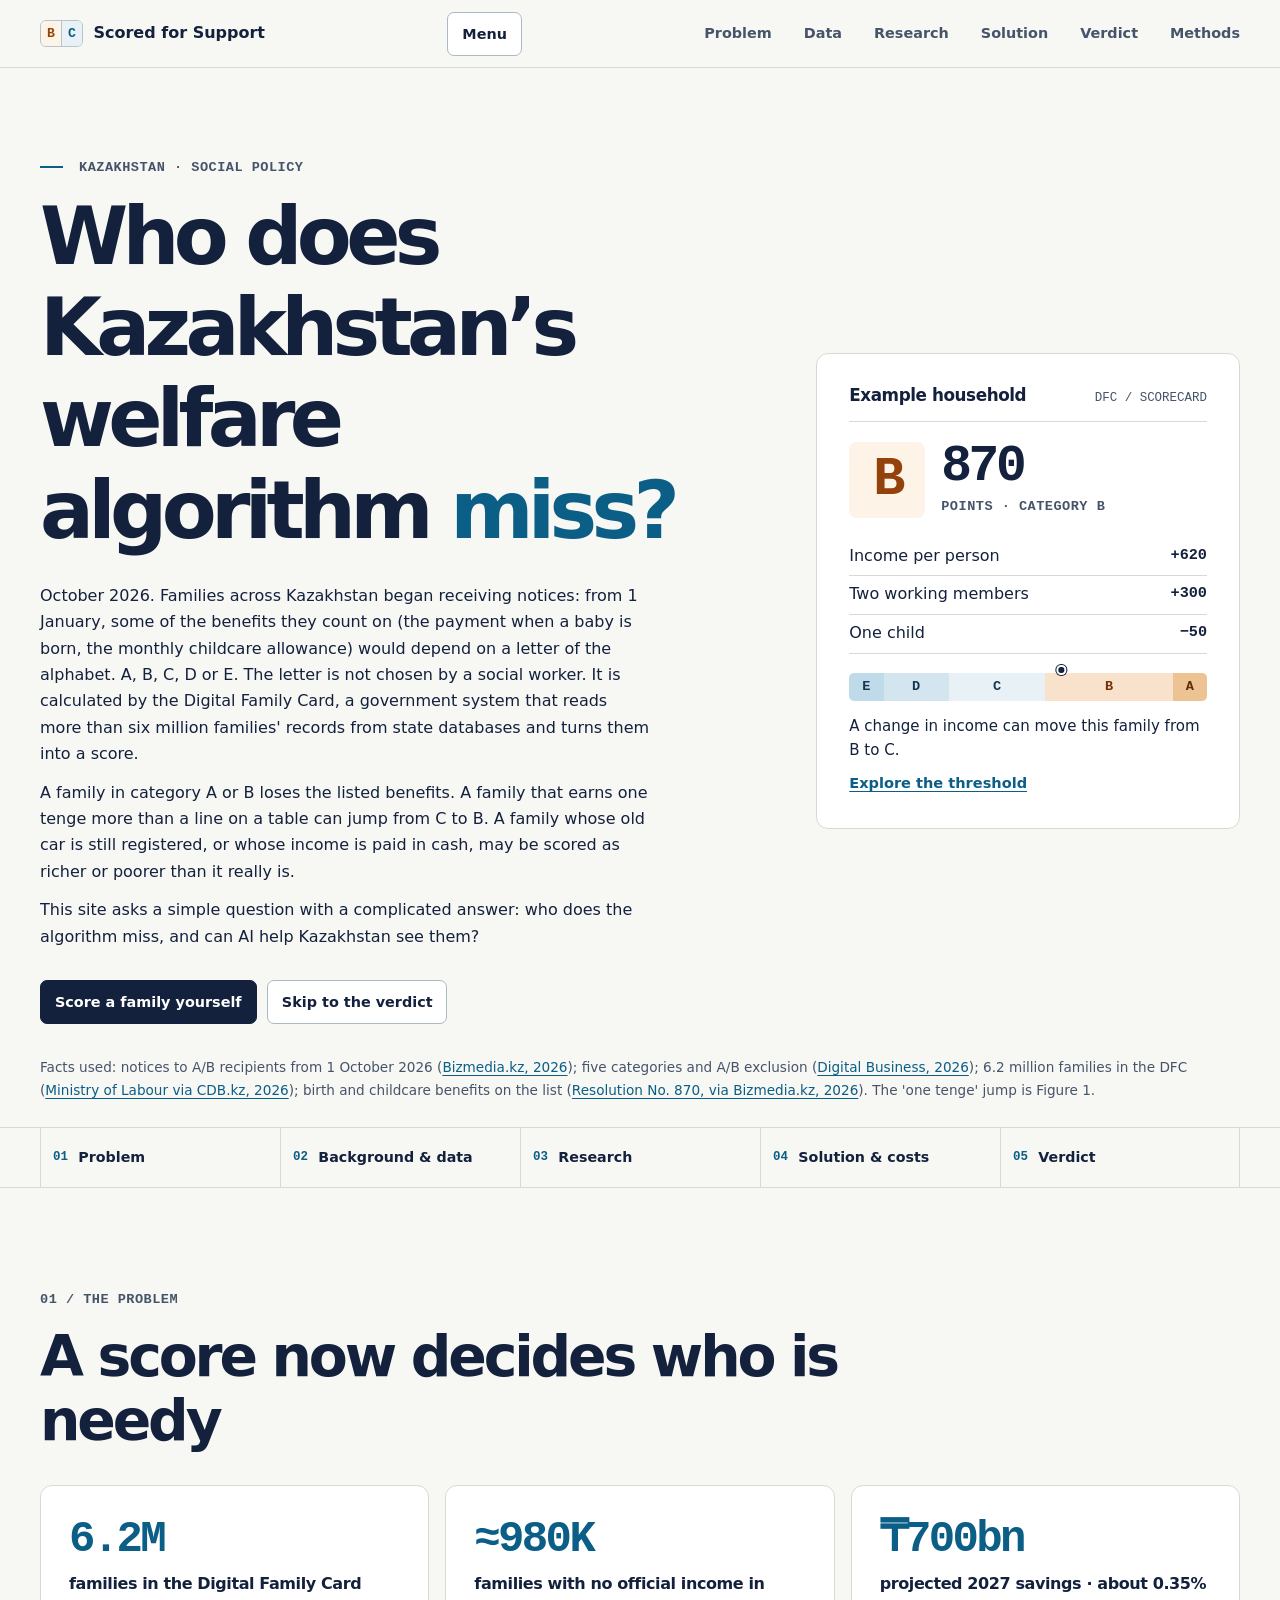
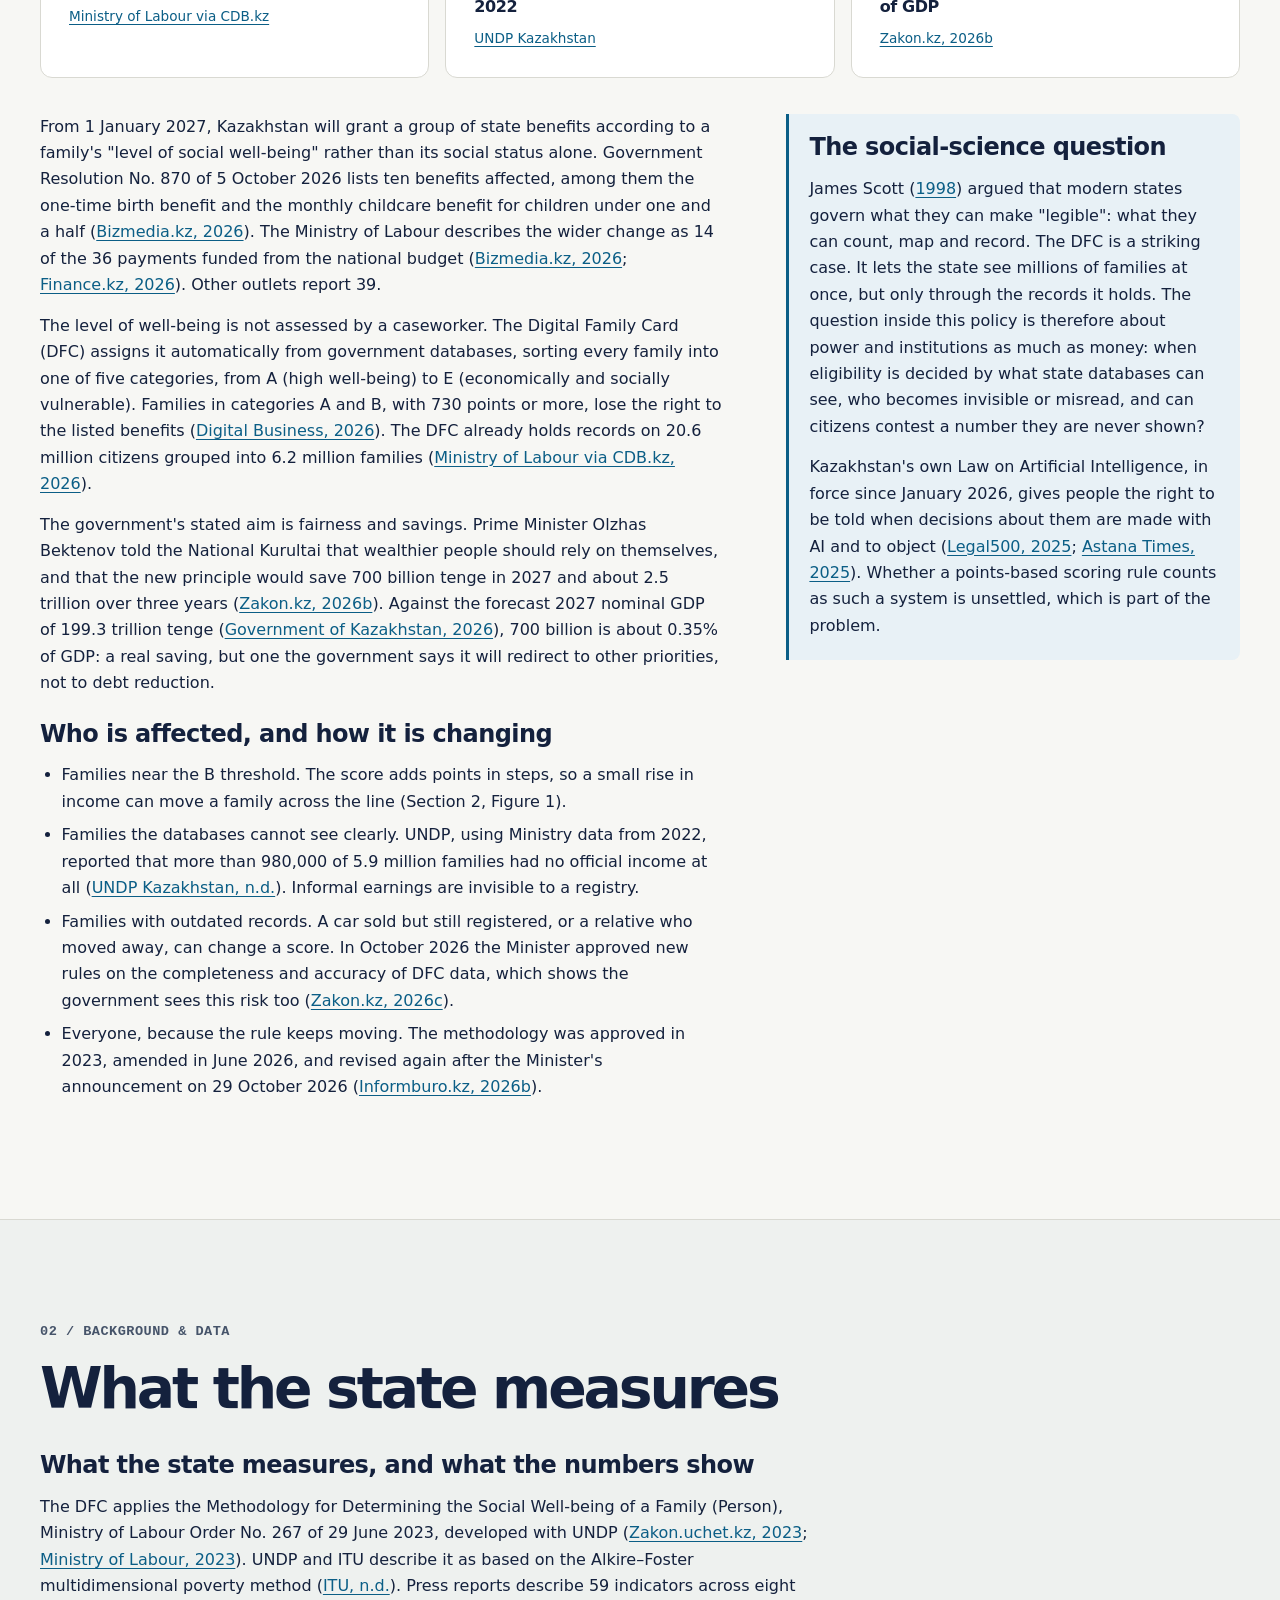
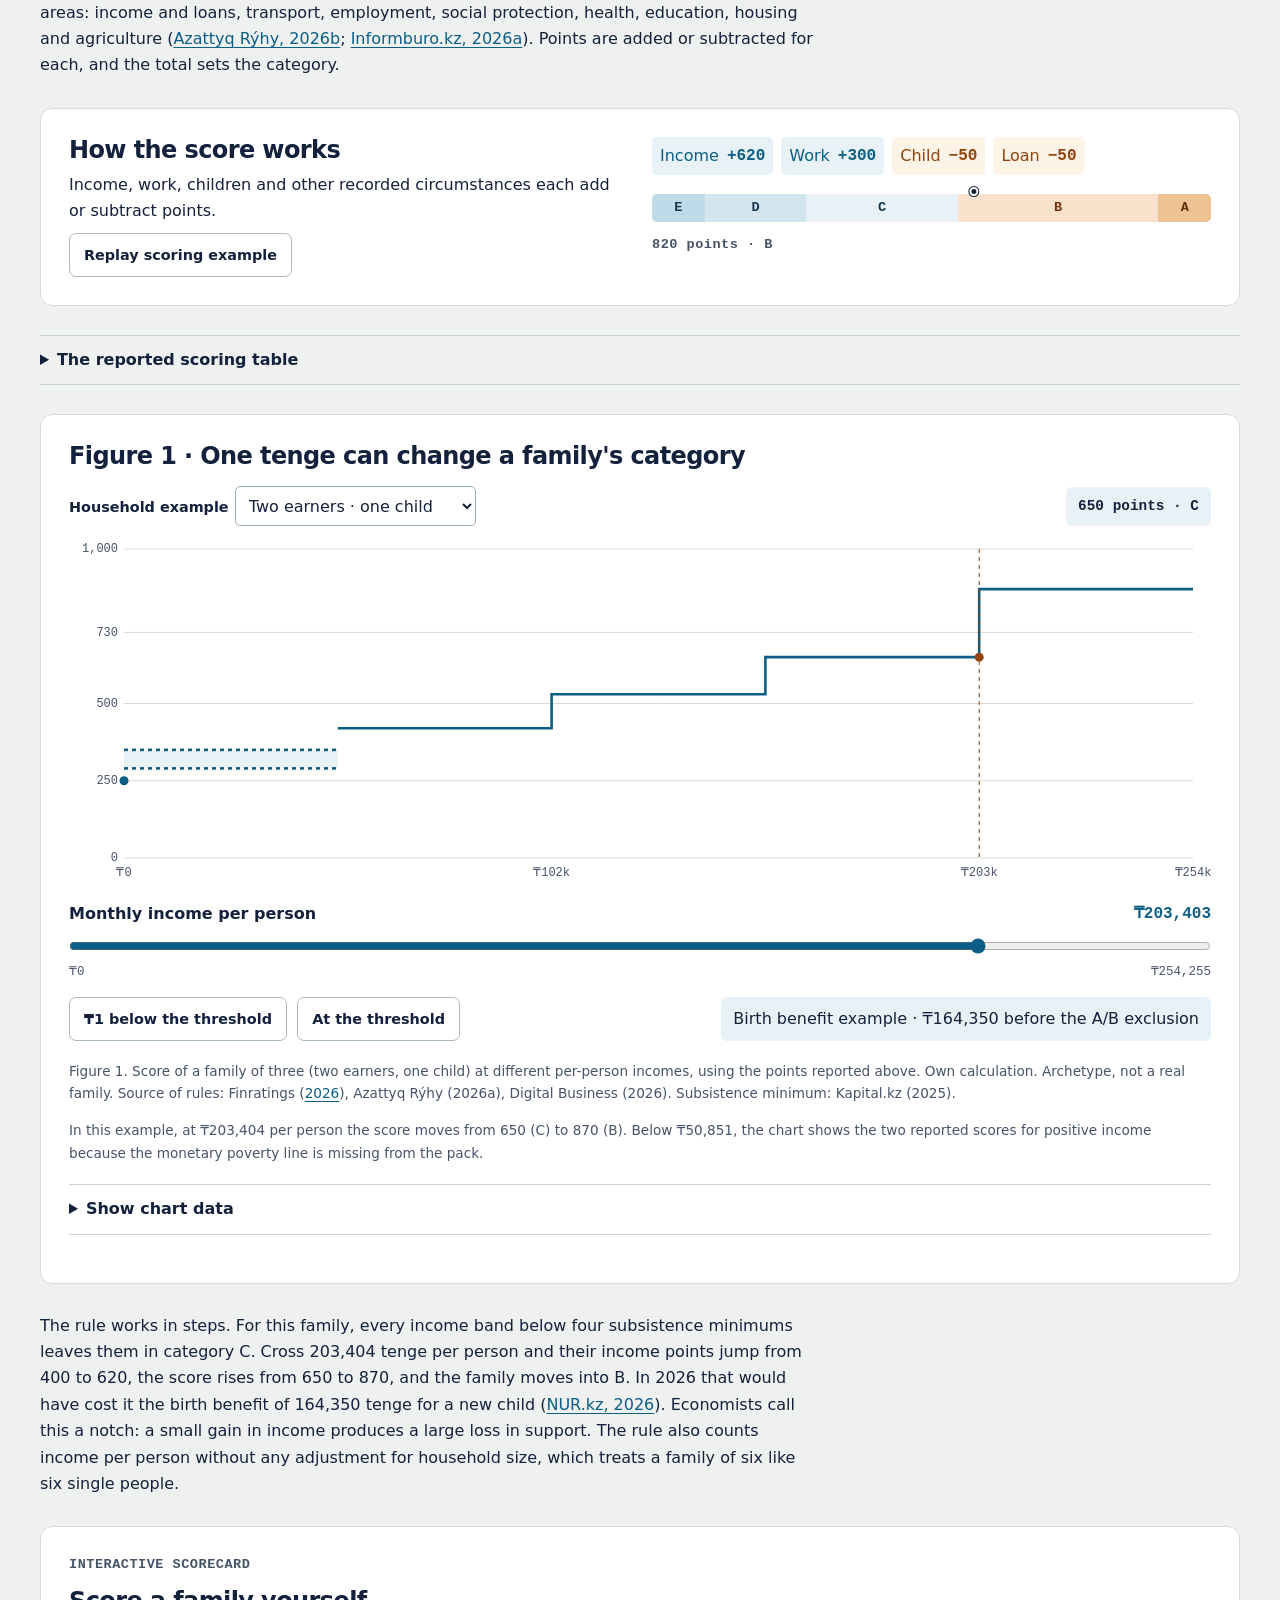
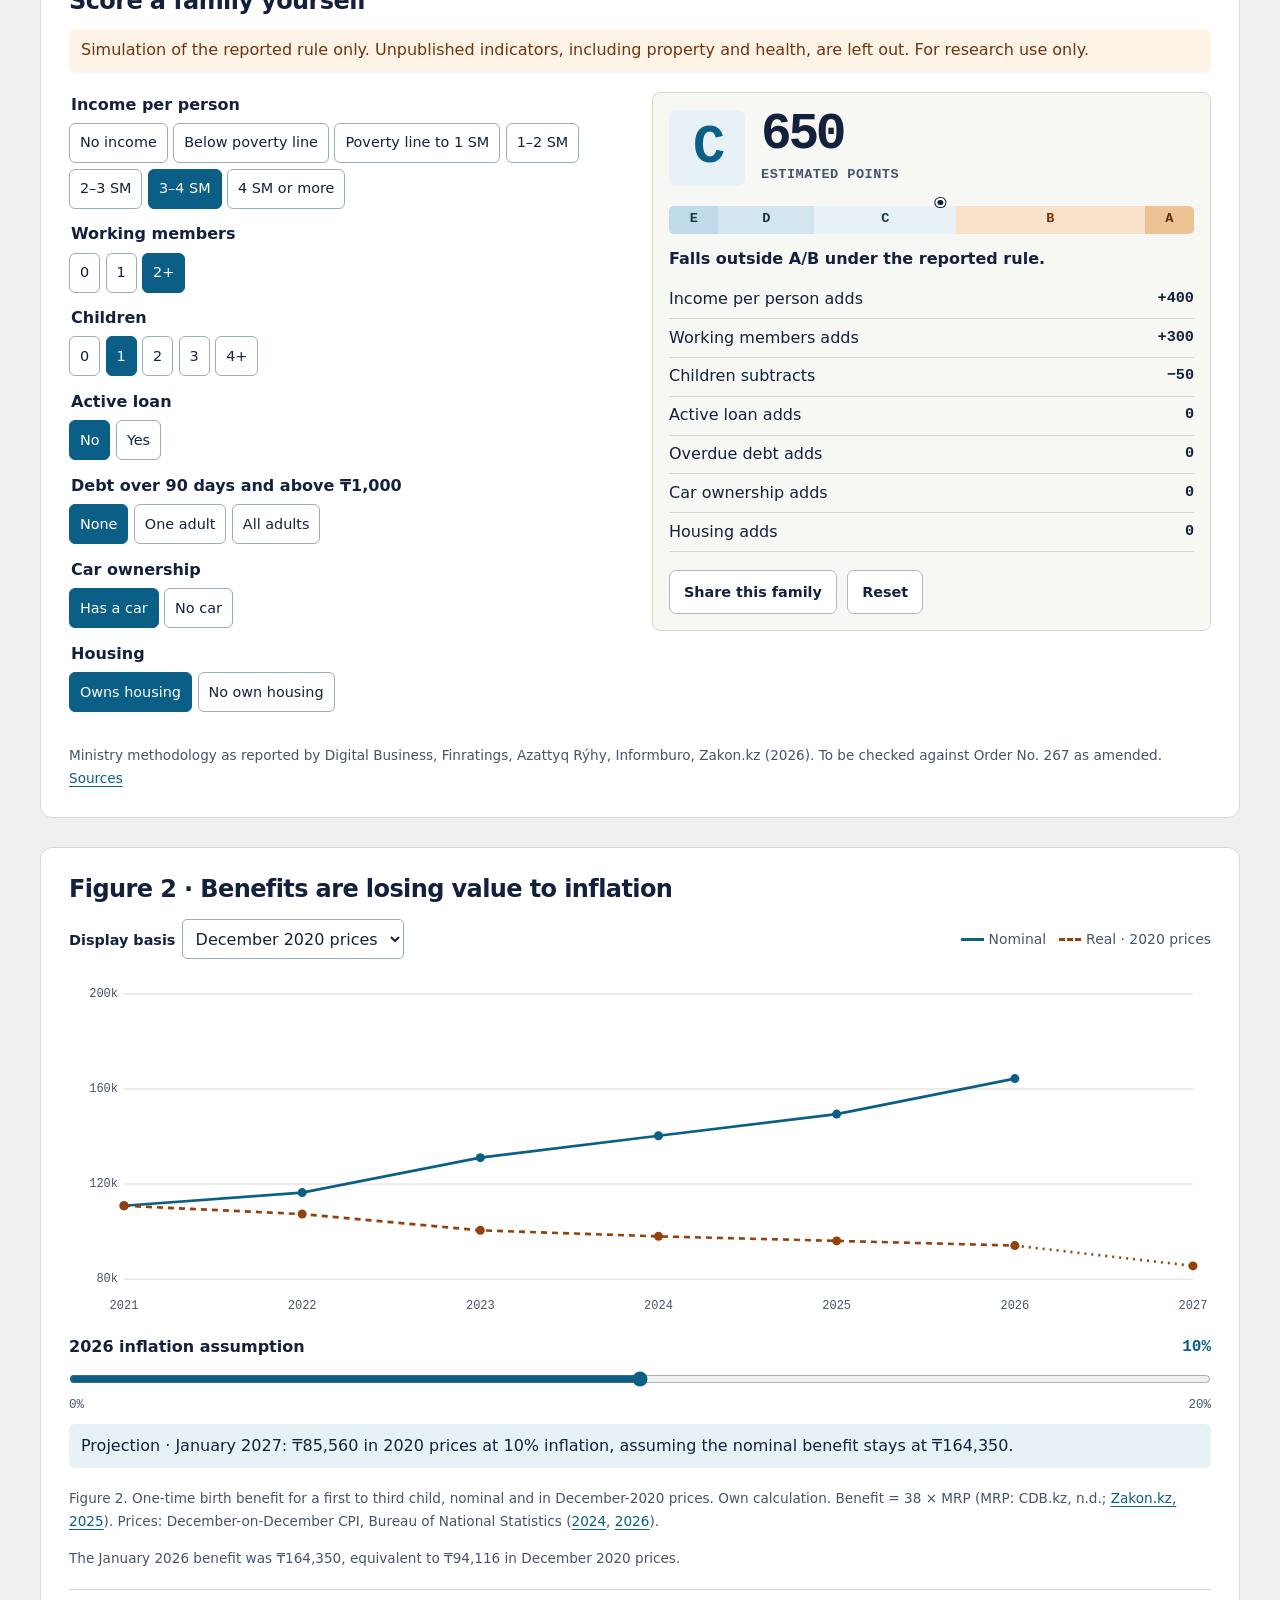
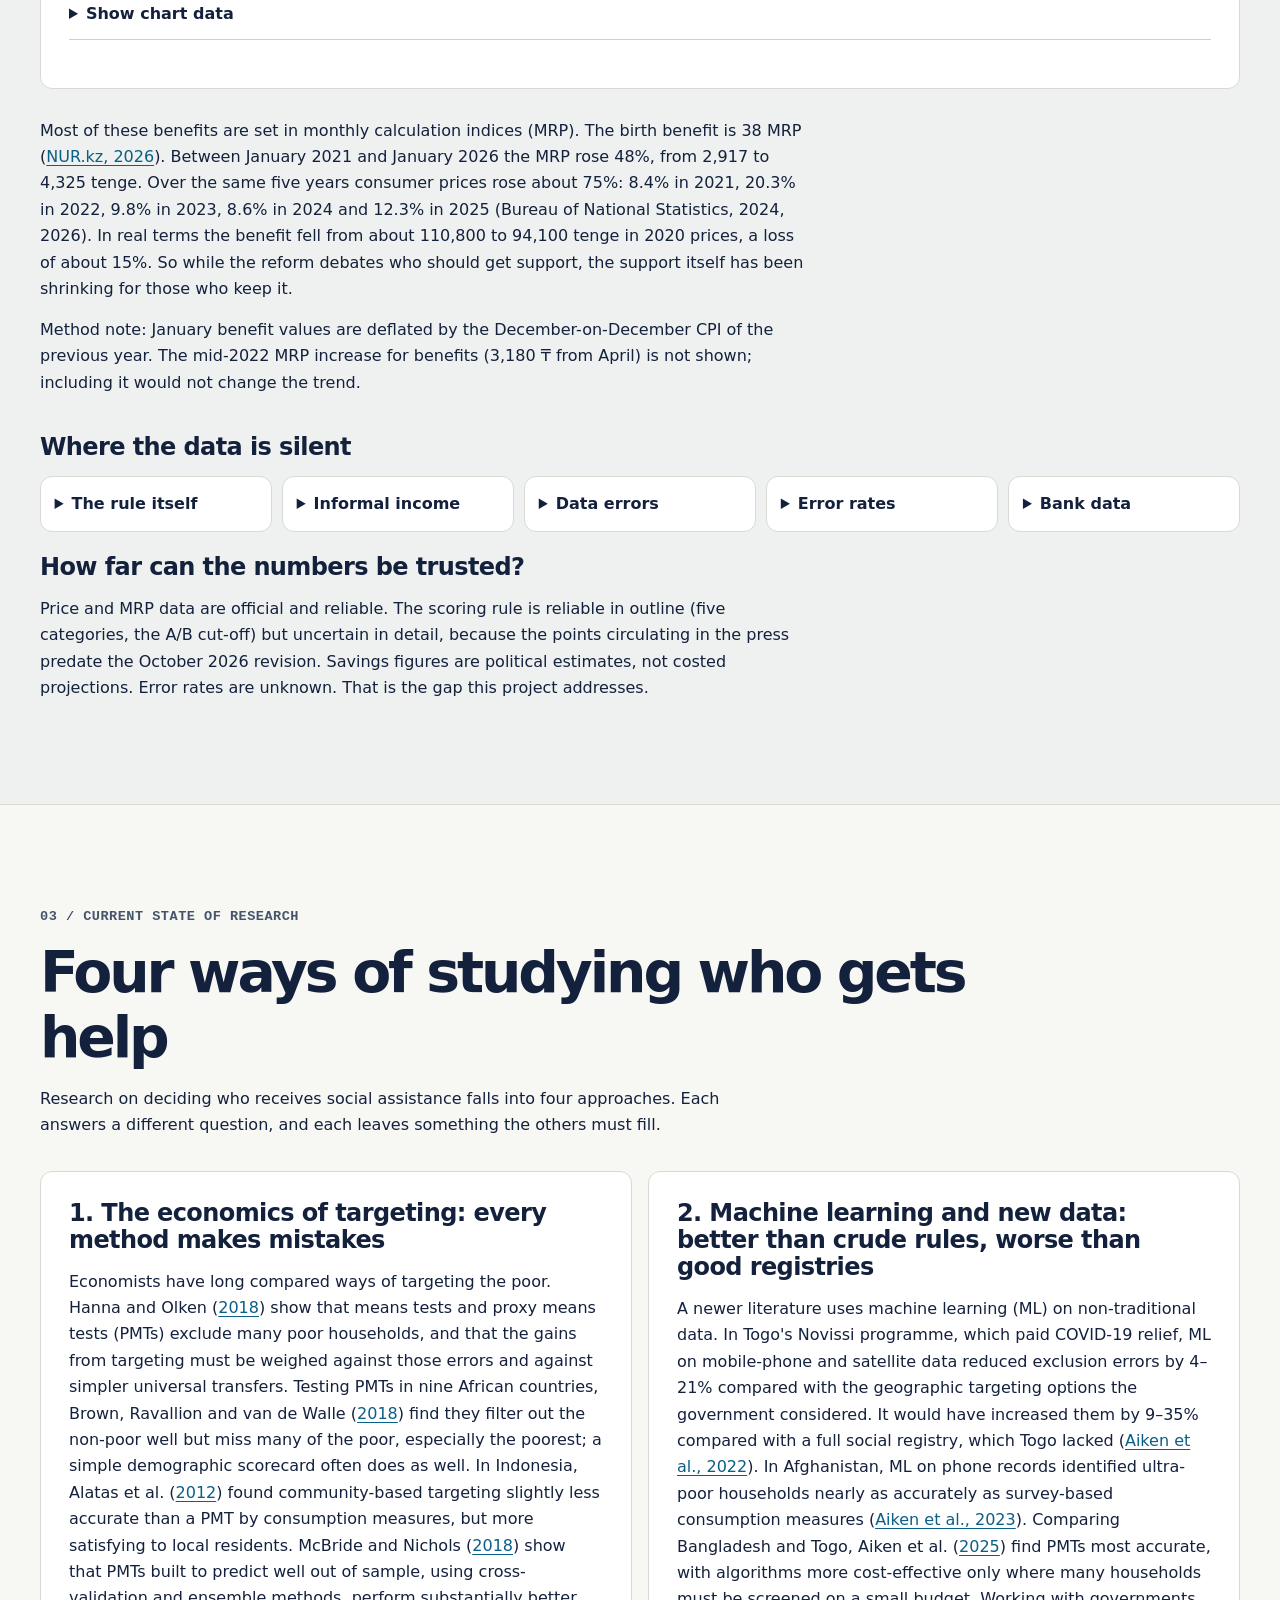
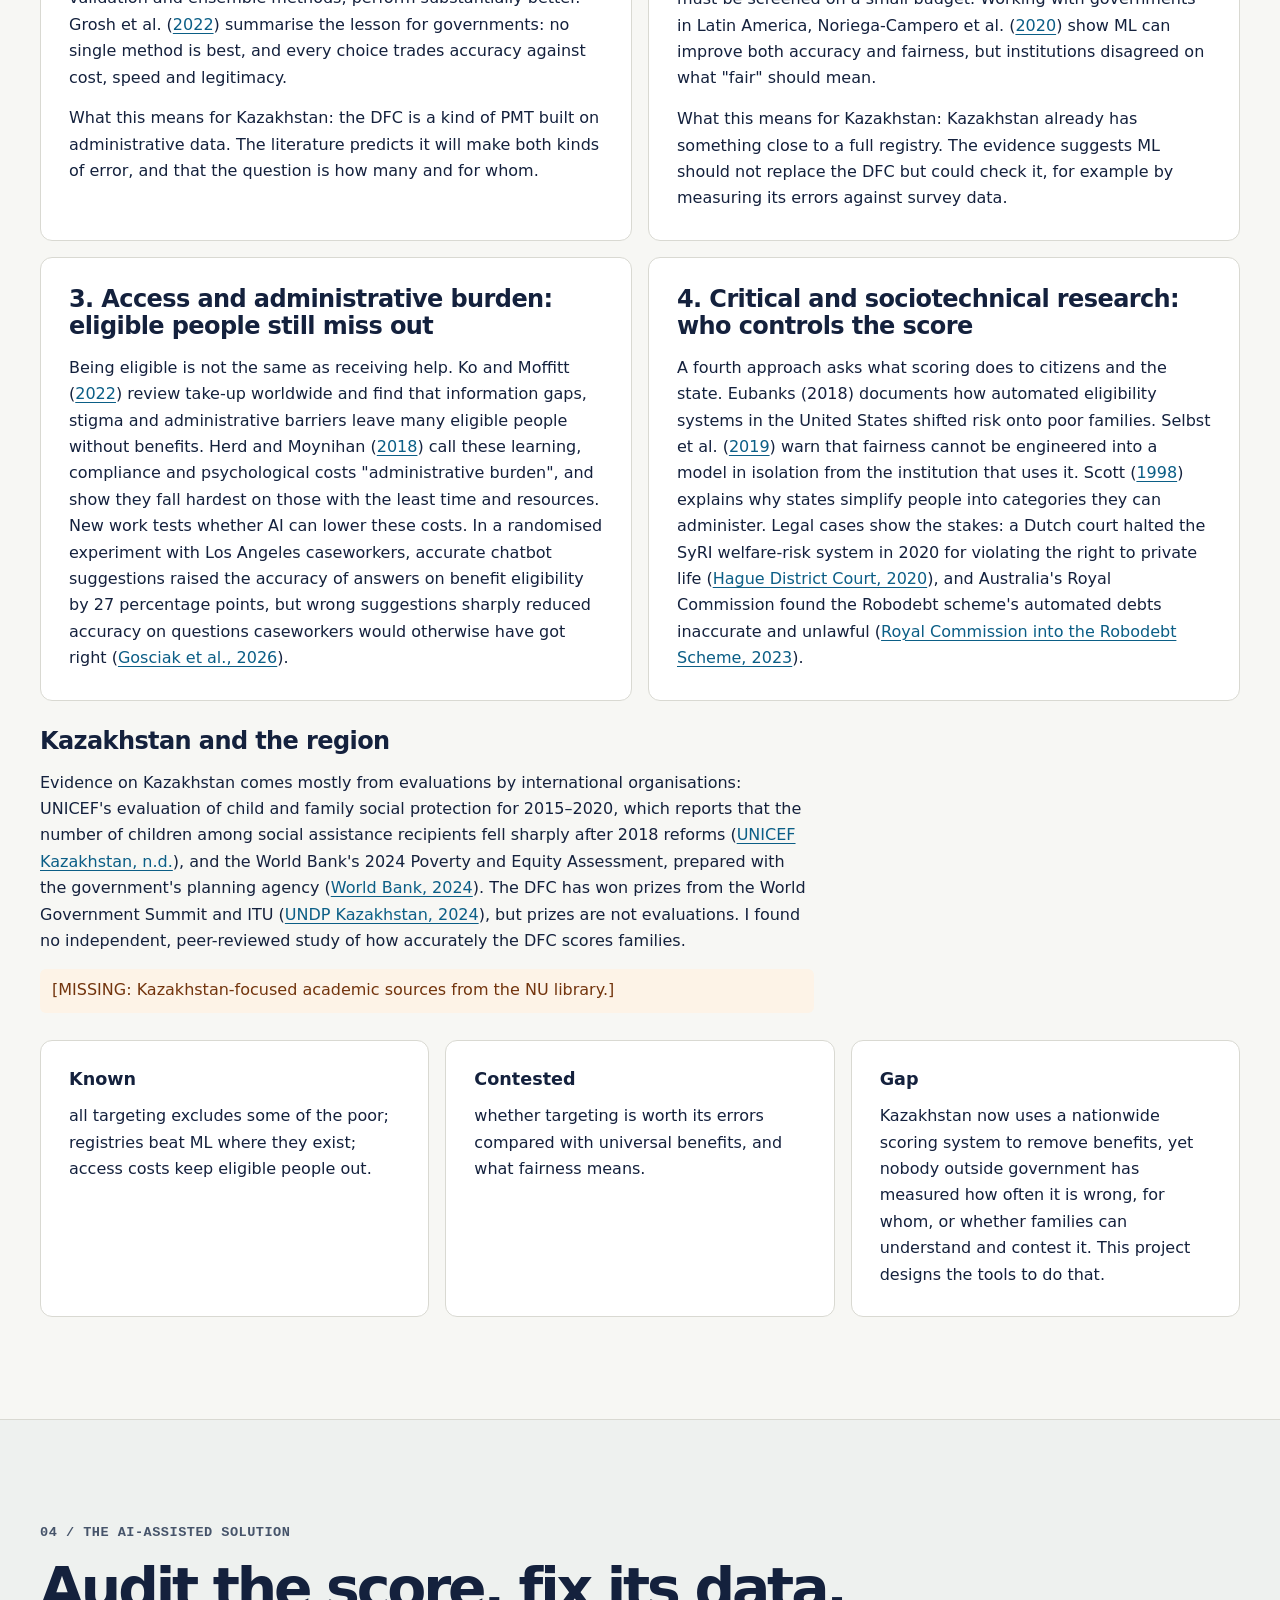
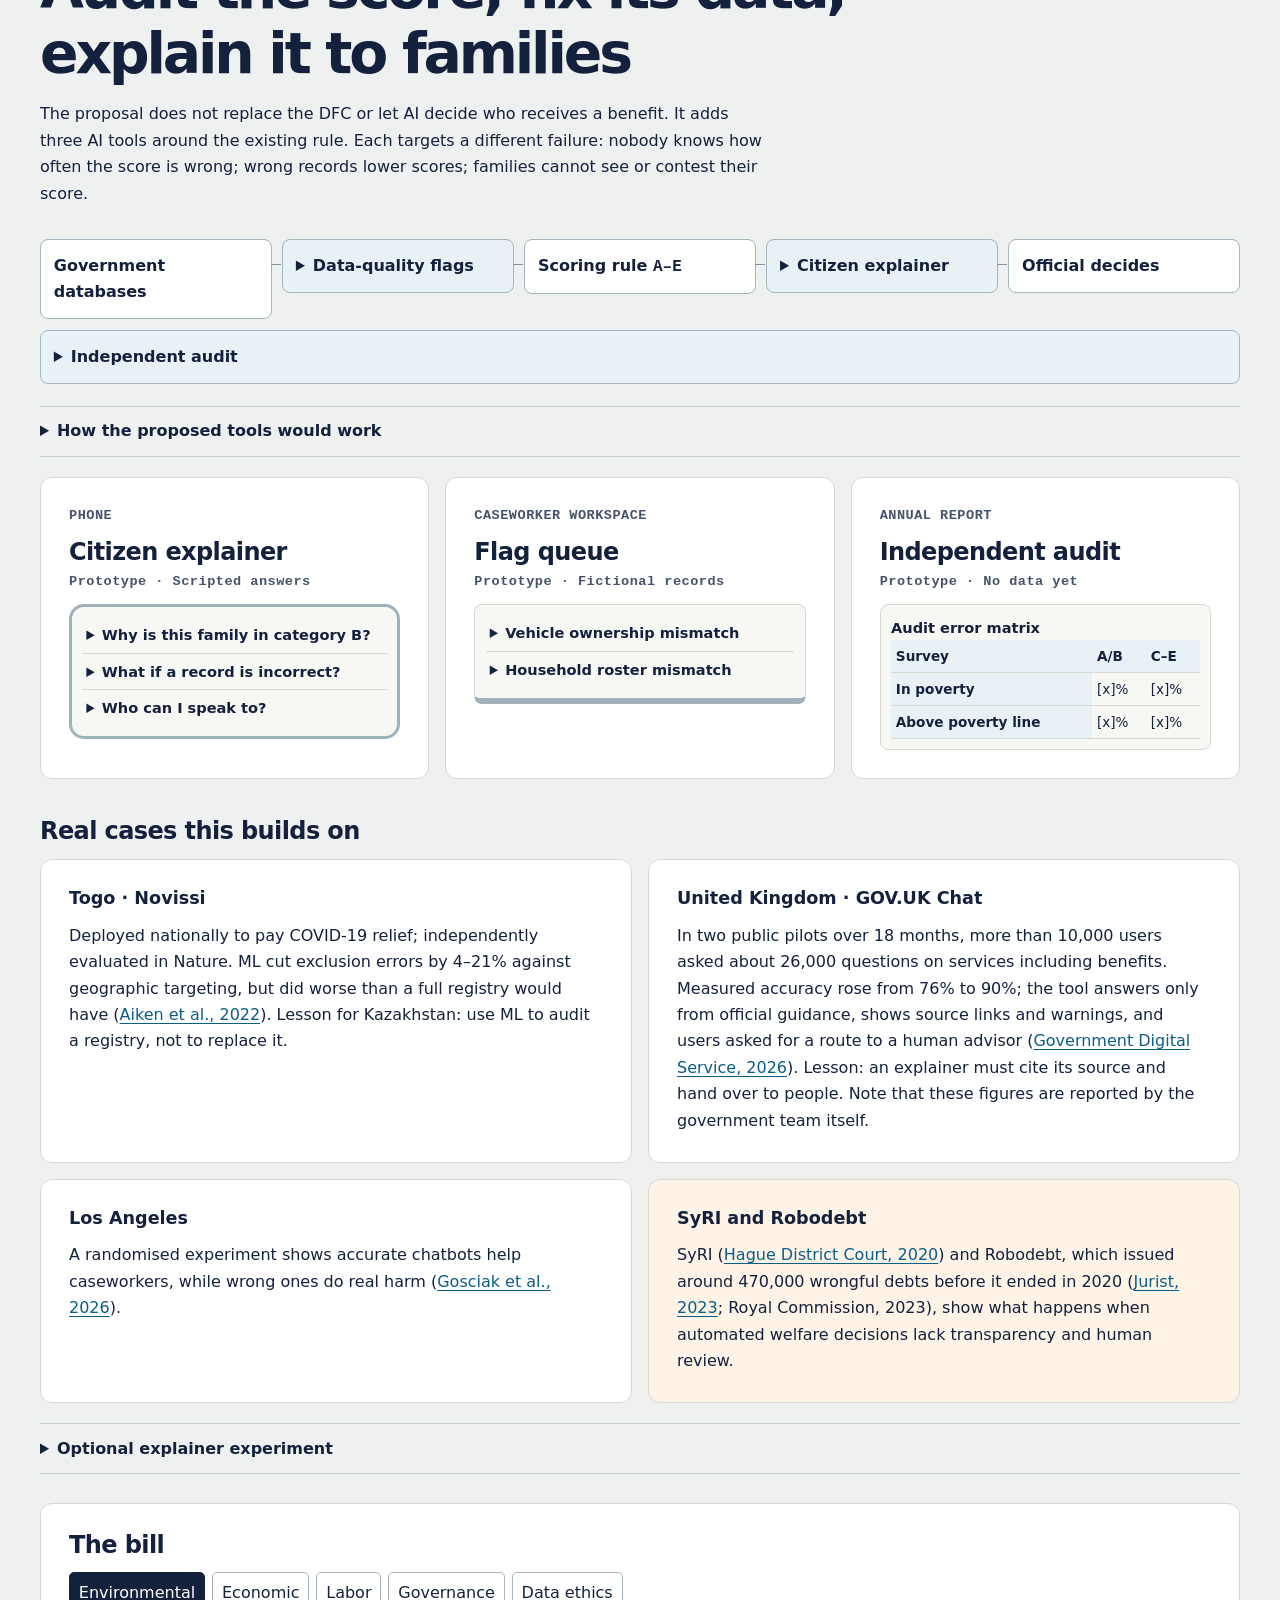
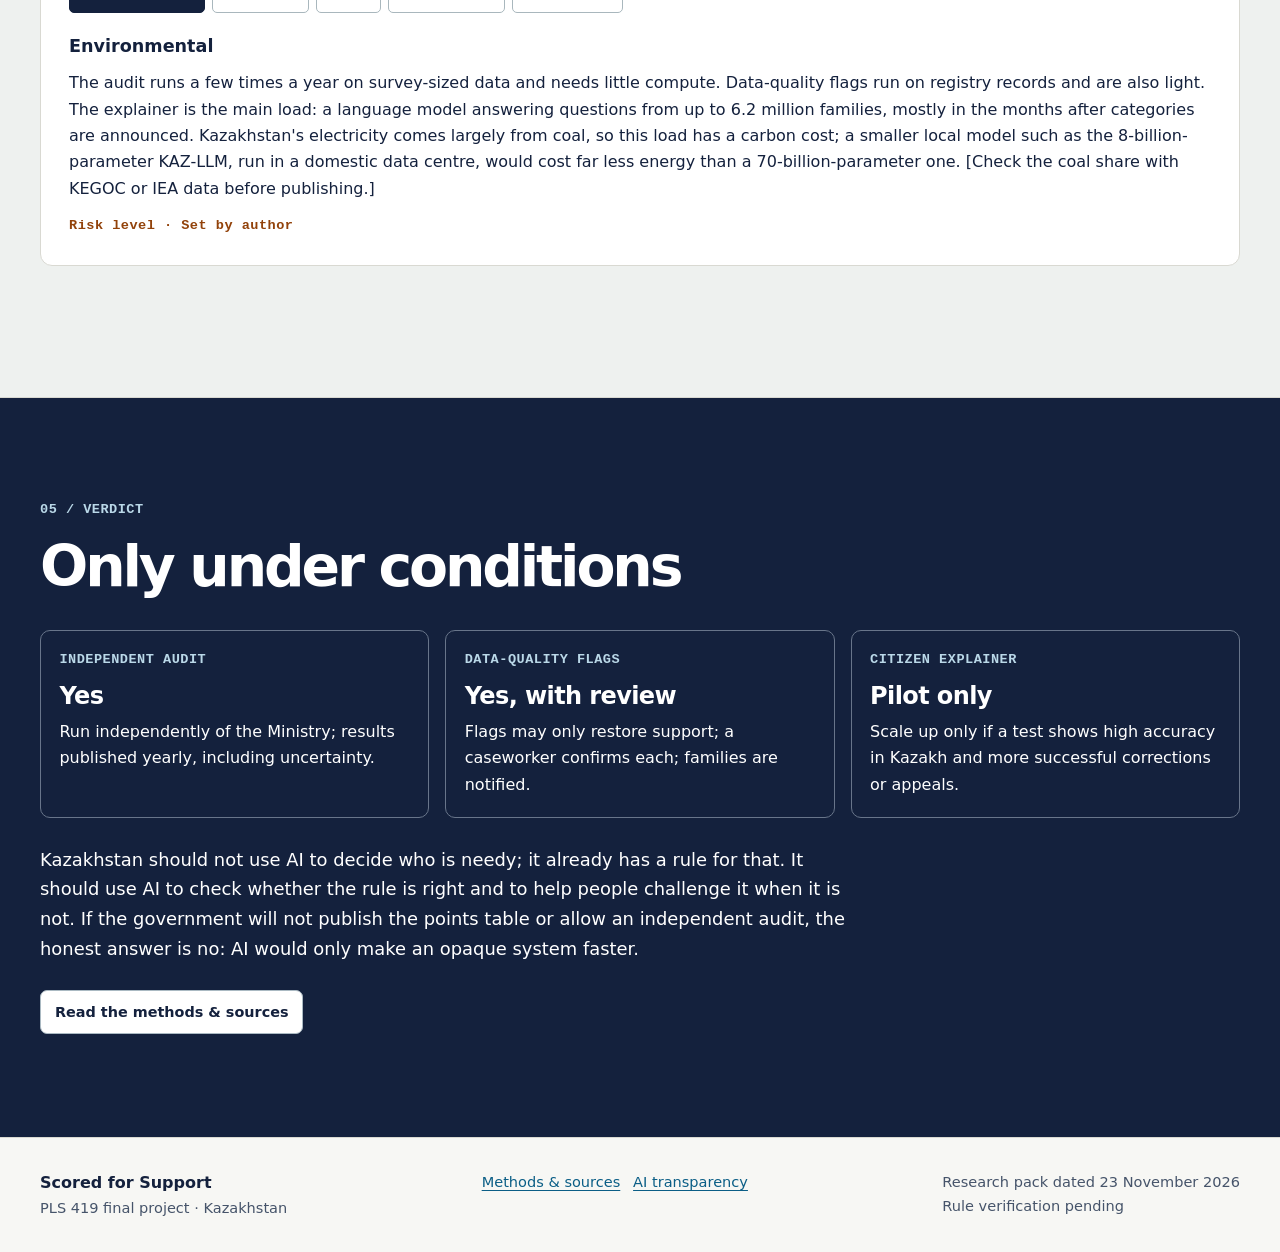
==== docs/index.html @ 037a2b10 "Publish static site to GitHub Pages" ====
<!doctype html>
<html lang="en">
<head>
  <meta charset="utf-8">
  <meta name="viewport" content="width=device-width, initial-scale=1">
  <meta name="description" content="An interactive research project on the Digital Family Card and welfare eligibility in Kazakhstan.">
  <title>Scored for Support</title>
  <link rel="stylesheet" href="./static/site.css">
</head>
<body data-page="home">
  <a class="skip-link" href="#main">Skip to main content</a>
  <header class="site-header">
    <div class="shell header-row">
      <a class="brand" href="./" aria-label="Scored for Support home"><span class="brand-mark" aria-hidden="true"><b>B</b><b>C</b></span> Scored for Support</a>
      <button class="menu-button" type="button" aria-controls="site-nav" aria-expanded="false">Menu</button>
      <nav id="site-nav" aria-label="Main navigation">
        
        <a href="#problem">Problem</a>
        
        <a href="#data">Data</a>
        
        <a href="#research">Research</a>
        
        <a href="#solution">Solution</a>
        
        <a href="#verdict">Verdict</a>
        
        <a href="./methods/" >Methods</a>
      </nav>
    </div>
    <div class="progress-track" aria-hidden="true"><div id="reading-progress"></div></div>
  </header>
  <main id="main" tabindex="-1">
<section class="hero">
  <div class="shell hero-grid">
    <div>
      <p class="eyebrow"><span></span> Kazakhstan · Social policy</p>
      <h1>Who does Kazakhstan’s welfare algorithm <em>miss?</em></h1>
      <div class="hero-copy"><p>October 2026. Families across Kazakhstan began receiving notices: from 1 January, some of the benefits they count on (the payment when a baby is born, the monthly childcare allowance) would depend on a letter of the alphabet. A, B, C, D or E. The letter is not chosen by a social worker. It is calculated by the Digital Family Card, a government system that reads more than six million families' records from state databases and turns them into a score.</p>
<p>A family in category A or B loses the listed benefits. A family that earns one tenge more than a line on a table can jump from C to B. A family whose old car is still registered, or whose income is paid in cash, may be scored as richer or poorer than it really is.</p>
<p>This site asks a simple question with a complicated answer: who does the algorithm miss, and can AI help Kazakhstan see them?</p></div>
      <div class="actions"><a class="button primary" href="#simulator">Score a family yourself</a><a class="button secondary" href="#verdict">Skip to the verdict</a></div>
    </div>
    <aside class="hero-card" aria-labelledby="sample-title">
      <div class="hero-card-header"><h2 id="sample-title">Example household</h2><span>DFC / SCORECARD</span></div>
      <div class="hero-result"><div class="category-tile" id="hero-category">B</div><div><div class="display-number" id="hero-score">870</div><span class="meta">POINTS · CATEGORY B</span></div></div>
      <dl class="hero-points" id="hero-points"><div><dt>Income per person</dt><dd>+620</dd></div><div><dt>Two working members</dt><dd>+300</dd></div><div><dt>One child</dt><dd>−50</dd></div></dl>
      
<div class="score-scale" data-scale="hero" aria-label="Score categories from E to A">
  <div class="scale-bands" aria-hidden="true"><span>E</span><span>D</span><span>C</span><span>B</span><span>A</span></div>
  <div class="scale-marker" aria-hidden="true"></div>
</div>

      <p class="score-note">A change in income can move this family from B to C.</p>
      <a class="text-link" href="#cliff">Explore the threshold</a>
    </aside>
  </div>
  <div class="shell hero-source"><p>Facts used: notices to A/B recipients from 1 October 2026 (<a class="citation" href="./methods/#bizmedia-kz-2026">Bizmedia.kz, 2026</a>); five categories and A/B exclusion (<a class="citation" href="./methods/#digital-business-2026">Digital Business, 2026</a>); 6.2 million families in the DFC (<a class="citation" href="./methods/#cdb-kz-2026">Ministry of Labour via CDB.kz, 2026</a>); birth and childcare benefits on the list (<a class="citation" href="./methods/#bizmedia-kz-2026">Resolution No. 870, via Bizmedia.kz, 2026</a>). The 'one tenge' jump is Figure 1.</p></div>
</section>
<div class="arc"><nav class="shell arc-links" aria-label="Research sections">
  <a class="arc-link" href="#problem"><span>01</span>Problem</a><a class="arc-link" href="#data"><span>02</span>Background &amp; data</a><a class="arc-link" href="#research"><span>03</span>Research</a><a class="arc-link" href="#solution"><span>04</span>Solution &amp; costs</a><a class="arc-link" href="#verdict"><span>05</span>Verdict</a>
</nav></div>

<section class="chapter shell" id="problem">
  <header class="chapter-heading"><p class="eyebrow">01 / The problem</p><h2>A score now decides who is needy</h2></header>
  <div class="stat-grid">
    <article class="stat"><div>6.2M</div><h3>families in the Digital Family Card</h3><p><a href="./methods/#cdb-kz-2026">Ministry of Labour via CDB.kz</a></p></article>
  
    <article class="stat"><div>≈980K</div><h3>families with no official income in 2022</h3><p><a href="./methods/#undp-kazakhstan-n-d">UNDP Kazakhstan</a></p></article>
  
    <article class="stat"><div>₸700bn</div><h3>projected 2027 savings · about 0.35% of GDP</h3><p><a href="./methods/#zakon-kz-2026b">Zakon.kz, 2026b</a></p></article>
  </div>
  <div class="split-content"><div class="prose"><p>From 1 January 2027, Kazakhstan will grant a group of state benefits according to a family's "level of social well-being" rather than its social status alone. Government Resolution No. 870 of 5 October 2026 lists ten benefits affected, among them the one-time birth benefit and the monthly childcare benefit for children under one and a half (<a class="citation" href="./methods/#bizmedia-kz-2026">Bizmedia.kz, 2026</a>). The Ministry of Labour describes the wider change as 14 of the 36 payments funded from the national budget (<a class="citation" href="./methods/#bizmedia-kz-2026">Bizmedia.kz, 2026</a>; <a class="citation" href="./methods/#finance-kz-2026">Finance.kz, 2026</a>). Other outlets report 39.</p>
<p>The level of well-being is not assessed by a caseworker. The Digital Family Card (DFC) assigns it automatically from government databases, sorting every family into one of five categories, from A (high well-being) to E (economically and socially vulnerable). Families in categories A and B, with 730 points or more, lose the right to the listed benefits (<a class="citation" href="./methods/#digital-business-2026">Digital Business, 2026</a>). The DFC already holds records on 20.6 million citizens grouped into 6.2 million families (<a class="citation" href="./methods/#cdb-kz-2026">Ministry of Labour via CDB.kz, 2026</a>).</p>
<p>The government's stated aim is fairness and savings. Prime Minister Olzhas Bektenov told the National Kurultai that wealthier people should rely on themselves, and that the new principle would save 700 billion tenge in 2027 and about 2.5 trillion over three years (<a class="citation" href="./methods/#zakon-kz-2026b">Zakon.kz, 2026b</a>). Against the forecast 2027 nominal GDP of 199.3 trillion tenge (<a class="citation" href="./methods/#government-of-kazakhstan-2026">Government of Kazakhstan, 2026</a>), 700 billion is about 0.35% of GDP: a real saving, but one the government says it will redirect to other priorities, not to debt reduction.</p><h3>Who is affected, and how it is changing</h3>
<ul><li>Families near the B threshold. The score adds points in steps, so a small rise in income can move a family across the line (Section 2, Figure 1).</li><li>Families the databases cannot see clearly. UNDP, using Ministry data from 2022, reported that more than 980,000 of 5.9 million families had no official income at all (<a class="citation" href="./methods/#undp-kazakhstan-n-d">UNDP Kazakhstan, n.d.</a>). Informal earnings are invisible to a registry.</li><li>Families with outdated records. A car sold but still registered, or a relative who moved away, can change a score. In October 2026 the Minister approved new rules on the completeness and accuracy of DFC data, which shows the government sees this risk too (<a class="citation" href="./methods/#zakon-kz-2026c">Zakon.kz, 2026c</a>).</li><li>Everyone, because the rule keeps moving. The methodology was approved in 2023, amended in June 2026, and revised again after the Minister's announcement on 29 October 2026 (<a class="citation" href="./methods/#informburo-kz-2026b">Informburo.kz, 2026b</a>).</li></ul></div>
    <aside class="question prose"><h3>The social-science question</h3>
<p>James Scott (<a class="citation" href="./methods/#scott-1998">1998</a>) argued that modern states govern what they can make "legible": what they can count, map and record. The DFC is a striking case. It lets the state see millions of families at once, but only through the records it holds. The question inside this policy is therefore about power and institutions as much as money: when eligibility is decided by what state databases can see, who becomes invisible or misread, and can citizens contest a number they are never shown?</p>
<p>Kazakhstan's own Law on Artificial Intelligence, in force since January 2026, gives people the right to be told when decisions about them are made with AI and to object (<a class="citation" href="./methods/#legal500-2025">Legal500, 2025</a>; <a class="citation" href="./methods/#astana-times-2025">Astana Times, 2025</a>). Whether a points-based scoring rule counts as such a system is unsettled, which is part of the problem.</p></aside></div>
</section>

<section class="chapter data-section" id="data"><div class="shell">
  <header class="chapter-heading"><p class="eyebrow">02 / Background & data</p><h2>What the state measures</h2></header>
  <div class="prose reading-width"><h3>What the state measures, and what the numbers show</h3>
<p>The DFC applies the Methodology for Determining the Social Well-being of a Family (Person), Ministry of Labour Order No. 267 of 29 June 2023, developed with UNDP (<a class="citation" href="./methods/#zakon-uchet-kz-2023">Zakon.uchet.kz, 2023</a>; <a class="citation" href="./methods/#ministry-of-labour-and-social-protection-of-the-population-2023">Ministry of Labour, 2023</a>). UNDP and ITU describe it as based on the Alkire–Foster multidimensional poverty method (<a class="citation" href="./methods/#itu-n-d">ITU, n.d.</a>). Press reports describe 59 indicators across eight areas: income and loans, transport, employment, social protection, health, education, housing and agriculture (<a class="citation" href="./methods/#azattyq-ryhy-2026b">Azattyq Rýhy, 2026b</a>; <a class="citation" href="./methods/#informburo-kz-2026a">Informburo.kz, 2026a</a>). Points are added or subtracted for each, and the total sets the category.</p></div>
  <div class="panel score-demo">
    <div><h3>How the score works</h3><p>Income, work, children and other recorded circumstances each add or subtract points.</p>
      <button class="button secondary" type="button" id="replay-score">Replay scoring example</button></div>
    <div><div class="tokens" id="score-tokens"><span>Income <b>+620</b></span><span>Work <b>+300</b></span><span>Child <b>−50</b></span><span>Loan <b>−50</b></span></div>
<div class="score-scale" data-scale="demo" aria-label="Score categories from E to A">
  <div class="scale-bands" aria-hidden="true"><span>E</span><span>D</span><span>C</span><span>B</span><span>A</span></div>
  <div class="scale-marker" aria-hidden="true"></div>
</div>
<p class="meta" id="demo-result">820 points · B</p></div>
  </div>
  <details class="disclosure prose"><summary>The reported scoring table</summary><p>The full points table is in the legal text, which I could not open (see "What I need from you"). The table below collects what the Ministry and the press have published, with how far each item can be trusted.</p>
<div class="table-wrap" tabindex="0" role="region" aria-label="Research table"><table><thead><tr><th scope="col">Indicator</th><th scope="col">Points reported</th><th scope="col">Source</th><th scope="col">Rating</th></tr></thead><tbody><tr><th scope="row">Category thresholds</th><td>A ≥ 1,800 · B 730–1,799 · C −30 to 729 · D −460 to −29 · E ≤ −459</td><td>Digital Business (2026), citing Ministry document; same A/B cut-offs in 2023 draft (<a class="citation" href="./methods/#informburo-kz-2023">Informburo.kz, 2023</a>)</td><td>B</td></tr><tr><th scope="row">Income per person (in 2026 subsistence minimums, SM = 50,851 ₸)</th><td>Below poverty line 40 · poverty line–1 SM 100 · 1–2 SM 170 · 2–3 SM 280 · 3–4 SM 400 · ≥4 SM 620</td><td>Finratings (<a class="citation" href="./methods/#finratings-kz-2026">2026</a>); top band (620 at ≥4 SM) confirmed by Azattyq Rýhy (2026a)</td><td>C / D</td></tr><tr><th scope="row">Working members</th><td>One +150 · two or more +300</td><td>Finratings (<a class="citation" href="./methods/#finratings-kz-2026">2026</a>) only</td><td>D</td></tr><tr><th scope="row">Children</th><td>−50 per child, to −200 for four or more</td><td>Finratings (<a class="citation" href="./methods/#finratings-kz-2026">2026</a>) only D</td><td>D</td></tr><tr><th scope="row">Loans</th><td>Active loan −50; overdue &gt; 90 days and &gt; 1,000 ₸: −250 (one adult), −500 (all adults)</td><td>Overdue rule: June 2026 amendment (<a class="citation" href="./methods/#zakon-kz-2026a">Zakon.kz, 2026a</a>). Active loan: Azattyq Rýhy (2026a), Finratings (<a class="citation" href="./methods/#finratings-kz-2026">2026</a>)</td><td>B / C</td></tr><tr><th scope="row">Car, housing</th><td>No car −50 · no own housing −200; cars over 20 years old ignored</td><td>Azattyq Rýhy (2026a); Informburo.kz (2026b)</td><td>C</td></tr><tr><th scope="row">Not counted as income</th><td>State benefits, alimony, housing aid, birth payments, charity, Otbasy Bank housing savings</td><td>Ministry of Labour via Informburo.kz (2026b)</td><td>B</td></tr></tbody></table></div>
<p>Point values come from before the 29 October 2026 revision and may have changed. One outlet reported seven categories rather than five (<a class="citation" href="./methods/#azattyq-ryhy-2026a">Azattyq Rýhy, 2026a</a>); every other source says five.</p></details>

  <figure class="panel chart-card" id="cliff">
    <h3>Figure 1 · One tenge can change a family's category</h3>
    <div class="chart-toolbar">
      <div><label for="archetype">Household example</label><select id="archetype"><option value="reference">Two earners · one child</option><option value="noChildren">Two earners · no children</option><option value="oneEarner">One earner · one child</option></select></div>
      <output id="cliff-status" class="result-pill" aria-live="polite">650 points · C</output>
    </div>
    <canvas id="cliff-chart" aria-hidden="true"></canvas>
    <div class="range-control"><label for="chart-income">Monthly income per person <output id="chart-income-value" for="chart-income"></output></label><input id="chart-income" type="range">
    <div class="range-ends"><span>₸0</span><span id="income-max"></span></div></div>
    <div class="chart-toolbar"><div class="small-actions"><button type="button" id="below-cliff">₸1 below the threshold</button><button type="button" id="at-cliff">At the threshold</button></div><p id="benefit-status" class="benefit-status"></p></div>
    <figcaption class="prose"><p>Figure 1. Score of a family of three (two earners, one child) at different per-person incomes, using the points reported above. Own calculation. Archetype, not a real family. Source of rules: Finratings (<a class="citation" href="./methods/#finratings-kz-2026">2026</a>), Azattyq Rýhy (2026a), Digital Business (2026). Subsistence minimum: Kapital.kz (2025).</p><p id="cliff-summary">For the reference family, the score jumps from 650 to 870 at ₸203,404 per person.</p></figcaption>
    <details class="disclosure"><summary>Show chart data</summary><div class="table-wrap" id="cliff-table"></div></details>
  </figure>
  <div class="prose reading-width"><p>The rule works in steps. For this family, every income band below four subsistence minimums leaves them in category C. Cross 203,404 tenge per person and their income points jump from 400 to 620, the score rises from 650 to 870, and the family moves into B. In 2026 that would have cost it the birth benefit of 164,350 tenge for a new child (<a class="citation" href="./methods/#nur-kz-2026">NUR.kz, 2026</a>). Economists call this a notch: a small gain in income produces a large loss in support. The rule also counts income per person without any adjustment for household size, which treats a family of six like six single people.</p></div>

  <section class="simulator panel" id="simulator" aria-labelledby="simulator-title">
    <header><p class="eyebrow">Interactive scorecard</p><h3 id="simulator-title">Score a family yourself</h3>
      <p class="notice">Simulation of the reported rule only. Unpublished indicators, including property and health, are left out. For research use only.</p></header>
    <noscript><p>The calculator and chart controls require JavaScript.</p></noscript>
    <div class="sim-grid">
      <form id="family-form">
        
<fieldset class="choices"><legend>Income per person</legend><div>
  
  <label><input type="radio" name="income" value="0" ><span>No income</span></label>
  
  <label><input type="radio" name="income" value="1" ><span>Below poverty line</span></label>
  
  <label><input type="radio" name="income" value="2" ><span>Poverty line to 1 SM</span></label>
  
  <label><input type="radio" name="income" value="3" ><span>1–2 SM</span></label>
  
  <label><input type="radio" name="income" value="4" ><span>2–3 SM</span></label>
  
  <label><input type="radio" name="income" value="5" checked><span>3–4 SM</span></label>
  
  <label><input type="radio" name="income" value="6" ><span>4 SM or more</span></label>
  
</div></fieldset>

        
<fieldset class="choices"><legend>Working members</legend><div>
  
  <label><input type="radio" name="workers" value="0" ><span>0</span></label>
  
  <label><input type="radio" name="workers" value="1" ><span>1</span></label>
  
  <label><input type="radio" name="workers" value="2+" checked><span>2+</span></label>
  
</div></fieldset>

        
<fieldset class="choices"><legend>Children</legend><div>
  
  <label><input type="radio" name="children" value="0" ><span>0</span></label>
  
  <label><input type="radio" name="children" value="1" checked><span>1</span></label>
  
  <label><input type="radio" name="children" value="2" ><span>2</span></label>
  
  <label><input type="radio" name="children" value="3" ><span>3</span></label>
  
  <label><input type="radio" name="children" value="4+" ><span>4+</span></label>
  
</div></fieldset>

        
<fieldset class="choices"><legend>Active loan</legend><div>
  
  <label><input type="radio" name="loan" value="0" checked><span>No</span></label>
  
  <label><input type="radio" name="loan" value="1" ><span>Yes</span></label>
  
</div></fieldset>

        
<fieldset class="choices"><legend>Debt over 90 days and above ₸1,000</legend><div>
  
  <label><input type="radio" name="overdue" value="none" checked><span>None</span></label>
  
  <label><input type="radio" name="overdue" value="one" ><span>One adult</span></label>
  
  <label><input type="radio" name="overdue" value="all" ><span>All adults</span></label>
  
</div></fieldset>

        
<fieldset class="choices"><legend>Car ownership</legend><div>
  
  <label><input type="radio" name="car" value="1" checked><span>Has a car</span></label>
  
  <label><input type="radio" name="car" value="0" ><span>No car</span></label>
  
</div></fieldset>

        
<fieldset class="choices"><legend>Housing</legend><div>
  
  <label><input type="radio" name="housing" value="1" checked><span>Owns housing</span></label>
  
  <label><input type="radio" name="housing" value="0" ><span>No own housing</span></label>
  
</div></fieldset>

      </form>
      <div class="sim-result">
        <div class="hero-result" aria-live="polite" aria-atomic="true"><div class="category-tile cool" id="sim-category">C</div><div><div class="display-number" id="sim-score">650</div><span class="meta">ESTIMATED POINTS</span></div></div>
        
<div class="score-scale" data-scale="sim" aria-label="Score categories from E to A">
  <div class="scale-bands" aria-hidden="true"><span>E</span><span>D</span><span>C</span><span>B</span><span>A</span></div>
  <div class="scale-marker" aria-hidden="true"></div>
</div>

        <p class="sim-meaning" id="sim-meaning"></p>
        <dl class="hero-points" id="sim-points"></dl>
        <div class="small-actions"><button class="button secondary" type="button" id="share-family">Share this family</button><button type="reset" form="family-form">Reset</button></div>
        <label for="share-url" id="share-label" hidden>Scenario link<input id="share-url" type="url" readonly></label>
        <p id="share-status" role="status"></p>
      </div>
    </div>
    <p class="source">Ministry methodology as reported by Digital Business, Finratings, Azattyq Rýhy, Informburo, Zakon.kz (2026). To be checked against Order No. 267 as amended. <a href="./methods/#references">Sources</a></p>
  </section>

  <figure class="panel chart-card" id="inflation">
    <h3>Figure 2 · Benefits are losing value to inflation</h3>
    <div class="chart-toolbar"><div><label for="price-view">Display basis</label><select id="price-view"><option value="2020">December 2020 prices</option><option value="2026">January 2026 prices</option></select></div>
    <div class="chart-key"><span class="nominal-key">Nominal</span><span class="real-key" id="real-key">Real · 2020 prices</span></div></div>
    <canvas id="benefit-chart" aria-hidden="true"></canvas>
    <div class="range-control"><label for="inflation-rate">2026 inflation assumption <output id="inflation-value" for="inflation-rate">10%</output></label><input type="range" id="inflation-rate" min="0" max="20" value="10"><div class="range-ends"><span>0%</span><span>20%</span></div></div>
    <p class="benefit-status" id="projection" aria-live="polite"></p>
    <figcaption class="prose"><p>Figure 2. One-time birth benefit for a first to third child, nominal and in December-2020 prices. Own calculation. Benefit = 38 × MRP (MRP: CDB.kz, n.d.; <a class="citation" href="./methods/#zakon-kz-2025">Zakon.kz, 2025</a>). Prices: December-on-December CPI, Bureau of National Statistics (<a class="citation" href="./methods/#bureau-of-national-statistics-of-kazakhstan-2024">2024</a>, <a class="citation" href="./methods/#bureau-of-national-statistics-of-kazakhstan-2026">2026</a>).</p><p>The January 2026 benefit was ₸164,350, equivalent to ₸94,116 in December 2020 prices.</p></figcaption>
    <details class="disclosure"><summary>Show chart data</summary><div class="table-wrap" id="benefit-table"></div></details>
  </figure>
  <div class="prose reading-width"><p>Most of these benefits are set in monthly calculation indices (MRP). The birth benefit is 38 MRP (<a class="citation" href="./methods/#nur-kz-2026">NUR.kz, 2026</a>). Between January 2021 and January 2026 the MRP rose 48%, from 2,917 to 4,325 tenge. Over the same five years consumer prices rose about 75%: 8.4% in 2021, 20.3% in 2022, 9.8% in 2023, 8.6% in 2024 and 12.3% in 2025 (Bureau of National Statistics, 2024, 2026). In real terms the benefit fell from about 110,800 to 94,100 tenge in 2020 prices, a loss of about 15%. So while the reform debates who should get support, the support itself has been shrinking for those who keep it.</p>
<p>Method note: January benefit values are deflated by the December-on-December CPI of the previous year. The mid-2022 MRP increase for benefits (3,180 ₸ from April) is not shown; including it would not change the trend.</p></div>
  <h3 class="feature-heading">Where the data is silent</h3>
  <div class="gap-grid">
    <details class="gap-card"><summary>The rule itself</summary><div class="prose">Sources disagree on basic facts: 30 or more than 120 source databases (<a class="citation" href="./methods/#kapital-kz-2026">Kapital.kz, 2026</a>; <a class="citation" href="./methods/#itu-2025">ITU, 2025</a>); 59, 80 or more than 100 indicators (<a class="citation" href="./methods/#azattyq-ryhy-2026b">Azattyq Rýhy, 2026b</a>; <a class="citation" href="./methods/#undp-kazakhstan-n-d">UNDP Kazakhstan, n.d.</a>; <a class="citation" href="./methods/#itu-n-d">ITU, n.d.</a>); 10, 14 or 39 benefits; five or seven categories. A citizen cannot easily find the full, current points table.</div></details>
  
    <details class="gap-card"><summary>Informal income</summary><div class="prose">Families paid in cash, or working abroad, look poorer or richer than they are depending on what the registries record.</div></details>
  
    <details class="gap-card"><summary>Data errors</summary><div class="prose">No public figures exist on how many DFC records are wrong, how many families have asked for a correction, or how many appeals succeeded.</div></details>
  
    <details class="gap-card"><summary>Error rates</summary><div class="prose">The government has published the savings it expects, but not an estimate of how many needy families might be scored A or B. That figure needs survey microdata (the Household Budget Survey) linked to DFC categories, which is not public.</div></details>
  
    <details class="gap-card"><summary>Bank data</summary><div class="prose">From 2027, banks will pass account data on benefit applicants to the state with their consent (<a class="citation" href="./methods/#sputnik-kazakhstan-2026">Sputnik Kazakhstan, 2026</a>). How that data will be weighted is not published.</div></details>
  </div>
  <div class="prose reading-width"><h3>How far can the numbers be trusted?</h3>
<p>Price and MRP data are official and reliable. The scoring rule is reliable in outline (five categories, the A/B cut-off) but uncertain in detail, because the points circulating in the press predate the October 2026 revision. Savings figures are political estimates, not costed projections. Error rates are unknown. That is the gap this project addresses.</p></div>
</div></section>

<section class="chapter shell" id="research">
  <header class="chapter-heading"><p class="eyebrow">03 / Current state of research</p><h2>Four ways of studying who gets help</h2><p>Research on deciding who receives social assistance falls into four approaches. Each answers a different question, and each leaves something the others must fill.</p></header>
  <div class="research-grid"><article class="panel prose"><h3>1. The economics of targeting: every method makes mistakes</h3>
<p>Economists have long compared ways of targeting the poor. Hanna and Olken (<a class="citation" href="./methods/#hanna-2018">2018</a>) show that means tests and proxy means tests (PMTs) exclude many poor households, and that the gains from targeting must be weighed against those errors and against simpler universal transfers. Testing PMTs in nine African countries, Brown, Ravallion and van de Walle (<a class="citation" href="./methods/#brown-2018">2018</a>) find they filter out the non-poor well but miss many of the poor, especially the poorest; a simple demographic scorecard often does as well. In Indonesia, Alatas et al. (<a class="citation" href="./methods/#alatas-2012">2012</a>) found community-based targeting slightly less accurate than a PMT by consumption measures, but more satisfying to local residents. McBride and Nichols (<a class="citation" href="./methods/#mcbride-2018">2018</a>) show that PMTs built to predict well out of sample, using cross-validation and ensemble methods, perform substantially better. Grosh et al. (<a class="citation" href="./methods/#grosh-2022">2022</a>) summarise the lesson for governments: no single method is best, and every choice trades accuracy against cost, speed and legitimacy.</p>
<p>What this means for Kazakhstan: the DFC is a kind of PMT built on administrative data. The literature predicts it will make both kinds of error, and that the question is how many and for whom.</p></article><article class="panel prose"><h3>2. Machine learning and new data: better than crude rules, worse than good registries</h3>
<p>A newer literature uses machine learning (ML) on non-traditional data. In Togo's Novissi programme, which paid COVID-19 relief, ML on mobile-phone and satellite data reduced exclusion errors by 4–21% compared with the geographic targeting options the government considered. It would have increased them by 9–35% compared with a full social registry, which Togo lacked (<a class="citation" href="./methods/#aiken-2022">Aiken et al., 2022</a>). In Afghanistan, ML on phone records identified ultra-poor households nearly as accurately as survey-based consumption measures (<a class="citation" href="./methods/#aiken-2023">Aiken et al., 2023</a>). Comparing Bangladesh and Togo, Aiken et al. (<a class="citation" href="./methods/#aiken-2025">2025</a>) find PMTs most accurate, with algorithms more cost-effective only where many households must be screened on a small budget. Working with governments in Latin America, Noriega-Campero et al. (<a class="citation" href="./methods/#noriega-campero-2020">2020</a>) show ML can improve both accuracy and fairness, but institutions disagreed on what "fair" should mean.</p>
<p>What this means for Kazakhstan: Kazakhstan already has something close to a full registry. The evidence suggests ML should not replace the DFC but could check it, for example by measuring its errors against survey data.</p></article><article class="panel prose"><h3>3. Access and administrative burden: eligible people still miss out</h3>
<p>Being eligible is not the same as receiving help. Ko and Moffitt (<a class="citation" href="./methods/#ko-2022">2022</a>) review take-up worldwide and find that information gaps, stigma and administrative barriers leave many eligible people without benefits. Herd and Moynihan (<a class="citation" href="./methods/#herd-2018">2018</a>) call these learning, compliance and psychological costs "administrative burden", and show they fall hardest on those with the least time and resources. New work tests whether AI can lower these costs. In a randomised experiment with Los Angeles caseworkers, accurate chatbot suggestions raised the accuracy of answers on benefit eligibility by 27 percentage points, but wrong suggestions sharply reduced accuracy on questions caseworkers would otherwise have got right (<a class="citation" href="./methods/#gosciak-2026">Gosciak et al., 2026</a>).</p></article><article class="panel prose"><h3>4. Critical and sociotechnical research: who controls the score</h3>
<p>A fourth approach asks what scoring does to citizens and the state. Eubanks (2018) documents how automated eligibility systems in the United States shifted risk onto poor families. Selbst et al. (<a class="citation" href="./methods/#selbst-2019">2019</a>) warn that fairness cannot be engineered into a model in isolation from the institution that uses it. Scott (<a class="citation" href="./methods/#scott-1998">1998</a>) explains why states simplify people into categories they can administer. Legal cases show the stakes: a Dutch court halted the SyRI welfare-risk system in 2020 for violating the right to private life (<a class="citation" href="./methods/#hague-district-court-2020">Hague District Court, 2020</a>), and Australia's Royal Commission found the Robodebt scheme's automated debts inaccurate and unlawful (<a class="citation" href="./methods/#royal-commission-into-the-robodebt-scheme-2023">Royal Commission into the Robodebt Scheme, 2023</a>).</p></article></div>
  <div class="prose reading-width regional"><h3>Kazakhstan and the region</h3>
<p>Evidence on Kazakhstan comes mostly from evaluations by international organisations: UNICEF's evaluation of child and family social protection for 2015–2020, which reports that the number of children among social assistance recipients fell sharply after 2018 reforms (<a class="citation" href="./methods/#unicef-kazakhstan-n-d">UNICEF Kazakhstan, n.d.</a>), and the World Bank's 2024 Poverty and Equity Assessment, prepared with the government's planning agency (<a class="citation" href="./methods/#world-bank-2024">World Bank, 2024</a>). The DFC has won prizes from the World Government Summit and ITU (<a class="citation" href="./methods/#undp-kazakhstan-2024">UNDP Kazakhstan, 2024</a>), but prizes are not evaluations. I found no independent, peer-reviewed study of how accurately the DFC scores families.</p>
<p class="missing">[MISSING: Kazakhstan-focused academic sources from the NU library.]</p></div>
  <div class="research-summary"><article class="panel prose"><h4>Known</h4>
<p>all targeting excludes some of the poor; registries beat ML where they exist; access costs keep eligible people out.</p></article><article class="panel prose"><h4>Contested</h4>
<p>whether targeting is worth its errors compared with universal benefits, and what fairness means.</p></article><article class="panel prose"><h4>Gap</h4>
<p>Kazakhstan now uses a nationwide scoring system to remove benefits, yet nobody outside government has measured how often it is wrong, for whom, or whether families can understand and contest it. This project designs the tools to do that.</p></article></div>
</section>

<section class="chapter data-section" id="solution"><div class="shell">
  <header class="chapter-heading"><p class="eyebrow">04 / The AI-assisted solution</p><h2>Audit the score, fix its data, explain it to families</h2><p>The proposal does not replace the DFC or let AI decide who receives a benefit. It adds three AI tools around the existing rule. Each targets a different failure: nobody knows how often the score is wrong; wrong records lower scores; families cannot see or contest their score.</p></header>
  <div class="pipeline" aria-label="Proposed welfare workflow">
    <div class="pipeline-step">Government databases</div>
    <details class="pipeline-step tool"><summary>Data-quality flags</summary><p>Flags records that look outdated or wrong before they affect a score</p><p>Ministry caseworkers inside the DFC</p><p>A caseworker confirms every flag; family is told</p></details>
    <div class="pipeline-step">Scoring rule <span>A–E</span></div>
    <details class="pipeline-step tool"><summary>Citizen explainer</summary><p>Explains a family&#39;s score in Kazakh or Russian and how to correct or appeal it</p><p>Ministry, through eGov Mobile</p><p>Never decides; one tap to a human officer</p></details>
    <div class="pipeline-step">Official decides</div>
    <details class="pipeline-step tool audit"><summary>Independent audit</summary><p>Measures how often the DFC category disagrees with measured poverty, by region and family type</p><p>Supreme Audit Chamber or a university, independent of the Ministry</p><p>Auditors interpret; no individual decisions</p></details>
  </div>
  <details class="disclosure prose"><summary>How the proposed tools would work</summary><div class="table-wrap" tabindex="0" role="region" aria-label="Research table"><table><thead><tr><th scope="col"></th><th scope="col">Independent audit</th><th scope="col">Data-quality flags</th><th scope="col">Citizen explainer</th></tr></thead><tbody><tr><th scope="row">What it does</th><td>Measures how often the DFC category disagrees with measured poverty, by region and family type</td><td>Flags records that look outdated or wrong before they affect a score</td><td>Explains a family's score in Kazakh or Russian and how to correct or appeal it</td></tr><tr><th scope="row">AI used</th><td>Supervised ML trained on Household Budget Survey data, compared with DFC categories</td><td>Record linkage and anomaly detection (e.g. a car with no tax or insurance for years)</td><td>Language model answering only from the published rule and the family's own record (retrieval)</td></tr><tr><th scope="row">Run by</th><td>Supreme Audit Chamber or a university, independent of the Ministry</td><td>Ministry caseworkers inside the DFC</td><td>Ministry, through eGov Mobile</td></tr><tr><th scope="row">Reaches</th><td>Parliament, Ministry, public (yearly report)</td><td>Families who may be misclassified</td><td>Every family told its category</td></tr><tr><th scope="row">Human control</th><td>Auditors interpret; no individual decisions</td><td>A caseworker confirms every flag; family is told</td><td>Never decides; one tap to a human officer</td></tr></tbody></table></div>
<p>Design rule: AI is never on the path that removes a benefit. A data-quality flag can only trigger a review that may restore support. This avoids the pattern of the Dutch SyRI system, where data-linking was used to hunt for fraud.</p>
<p>The explainer could run on ISSAI KAZ-LLM, the open-source model released by Nazarbayev University's Institute of Smart Systems and AI in December 2024 for Kazakh, Russian and English (<a class="citation" href="./methods/#issai-2024">ISSAI, 2024</a>). A local model keeps citizens' data inside Kazakhstan.</p></details>
  <div class="prototype-grid">
    <article class="panel prototype">
      <p class="eyebrow">Phone</p><h3>Citizen explainer</h3><p class="meta">Prototype · Scripted answers</p>
      <div class="device phone"><details class="chat-question"><summary>Why is this family in category B?</summary><p>The rule works in steps. For this family, every income band below four subsistence minimums leaves them in category C. Cross 203,404 tenge per person and their income points jump from 400 to 620, the score rises from 650 to 870, and the family moves into</p></details><details class="chat-question"><summary>What if a record is incorrect?</summary><p>A caseworker confirms every flag; family is told.</p></details><details class="chat-question"><summary>Who can I speak to?</summary><p>One tap to a human officer.</p></details></div>
    </article>
    <article class="panel prototype">
      <p class="eyebrow">Caseworker workspace</p><h3>Flag queue</h3><p class="meta">Prototype · Fictional records</p>
      <div class="device laptop"><details><summary>Vehicle ownership mismatch</summary><p>A fictional household reports a vehicle sale while the registry still lists the vehicle. A caseworker would check the record.</p></details><details><summary>Household roster mismatch</summary><p>A fictional household reports a member moving out. A caseworker would confirm the current household composition.</p></details></div>
    </article>
    <article class="panel prototype">
      <p class="eyebrow">Annual report</p><h3>Independent audit</h3><p class="meta">Prototype · No data yet</p>
      <div class="device"><table class="matrix"><caption>Audit error matrix</caption><thead><tr><th scope="col">Survey</th><th scope="col">A/B</th><th scope="col">C–E</th></tr></thead><tbody><tr><th scope="row">In poverty</th><td>[x]%</td><td>[x]%</td></tr><tr><th scope="row">Above poverty line</th><td>[x]%</td><td>[x]%</td></tr></tbody></table></div>
    </article>
  </div>
  <h3 class="feature-heading">Real cases this builds on</h3>
  <div class="case-grid"><article class="panel prose "><h4>Togo · Novissi</h4>
<p>Deployed nationally to pay COVID-19 relief; independently evaluated in Nature. ML cut exclusion errors by 4–21% against geographic targeting, but did worse than a full registry would have (<a class="citation" href="./methods/#aiken-2022">Aiken et al., 2022</a>). Lesson for Kazakhstan: use ML to audit a registry, not to replace it.</p></article><article class="panel prose "><h4>United Kingdom · GOV.UK Chat</h4>
<p>In two public pilots over 18 months, more than 10,000 users asked about 26,000 questions on services including benefits. Measured accuracy rose from 76% to 90%; the tool answers only from official guidance, shows source links and warnings, and users asked for a route to a human advisor (<a class="citation" href="./methods/#government-digital-service-2026">Government Digital Service, 2026</a>). Lesson: an explainer must cite its source and hand over to people. Note that these figures are reported by the government team itself.</p></article><article class="panel prose "><h4>Los Angeles</h4>
<p>A randomised experiment shows accurate chatbots help caseworkers, while wrong ones do real harm (<a class="citation" href="./methods/#gosciak-2026">Gosciak et al., 2026</a>).</p></article><article class="panel prose warning-card"><h4>SyRI and Robodebt</h4>
<p>SyRI (<a class="citation" href="./methods/#hague-district-court-2020">Hague District Court, 2020</a>) and Robodebt, which issued around 470,000 wrongful debts before it ended in 2020 (<a class="citation" href="./methods/#jurist-2023">Jurist, 2023</a>; Royal Commission, 2023), show what happens when automated welfare decisions lack transparency and human review.</p></article></div>
  <details class="disclosure prose"><summary>Optional explainer experiment</summary><p>Give a real model (KAZ-LLM, Claude or ChatGPT) the published points rule and ten archetype families whose correct category you have calculated. Ask in Kazakh and Russian: "What category is this family, and why?" Record how many categories and explanations it gets right. [MISSING: optional experiment results.] If it makes mistakes, that is</p></details>
  <section class="panel bill" aria-labelledby="bill-title">
    <h3 id="bill-title">The bill</h3>
    <div class="tab-list" id="bill-tabs" aria-label="Costs and risks" hidden>
      <button type="button" id="bill-tab-1" data-tab="bill-1">Environmental</button><button type="button" id="bill-tab-2" data-tab="bill-2">Economic</button><button type="button" id="bill-tab-3" data-tab="bill-3">Labor</button><button type="button" id="bill-tab-4" data-tab="bill-4">Governance</button><button type="button" id="bill-tab-5" data-tab="bill-5">Data ethics</button>
    </div>
    
    <div class="bill-panel prose" id="bill-1"><h4>Environmental</h4>
<p>The audit runs a few times a year on survey-sized data and needs little compute. Data-quality flags run on registry records and are also light. The explainer is the main load: a language model answering questions from up to 6.2 million families, mostly in the months after categories are announced. Kazakhstan's electricity comes largely from coal, so this load has a carbon cost; a smaller local model such as the 8-billion-parameter KAZ-LLM, run in a domestic data centre, would cost far less energy than a 70-billion-parameter one. [Check the coal share with KEGOC or IEA data before publishing.]</p><p class="risk">Risk level · Set by author</p></div>
    
    <div class="bill-panel prose" id="bill-2"><h4>Economic</h4>
<p>Costs are building the tools, hosting, data-sharing agreements, the independent audit team, caseworker time to review flags, and maintenance every time the rule changes. These would be small next to the 700 billion tenge the government expects to save in 2027. Who profits matters: the DFC is run by the state company National Information Technologies with UNDP (<a class="citation" href="./methods/#itu-n-d">ITU, n.d.</a>), and an outsourced AI contract risks vendor lock-in. The cheapest alternative, which AI must beat, is to publish the full points table, staff a review desk and publish appeals statistics.</p><p class="risk">Risk level · Set by author</p></div>
    
    <div class="bill-panel prose" id="bill-3"><h4>Labor</h4>
<p>Caseworkers gain new work: reviewing flags and handling escalations from the explainer. That is a cost, but also the human check the system needs. Hidden labor includes cleaning registry data, translating and testing Kazakh answers, and labelling records to train the flag models. Front-line staff risk deskilling if they defer to the machine; the Los Angeles study shows people follow wrong suggestions too (<a class="citation" href="./methods/#gosciak-2026">Gosciak et al., 2026</a>).</p><p class="risk">Risk level · Set by author</p></div>
    
    <div class="bill-panel prose" id="bill-4"><h4>Governance</h4>
<p>Kazakhstan's Law No. 230-VIII "On Artificial Intelligence", signed on 17 November 2025 and in force since 18 January 2026, sorts AI systems by risk and gives people the right to know about automated processing, to object to it, and to an explanation (<a class="citation" href="./methods/#ey-kazakhstan-2025">EY Kazakhstan, 2025</a>; <a class="citation" href="./methods/#legal500-2025">Legal500, 2025</a>). An AI tool touching welfare eligibility would likely count as high-risk, which points to independent audit. The bigger risk is surveillance creep: adding bank data and AI flags to a database on 20 million people builds capacity that could be used for control rather than support. Control must sit with an independent auditor, with published results.</p><p class="risk">Risk level · Set by author</p></div>
    
    <div class="bill-panel prose" id="bill-5"><h4>Data ethics</h4>
<p>The audit needs survey data linked to DFC categories, which requires a legal basis and strict anonymisation. The flags and the explainer use data the state already holds, but families must be told and able to correct it. Proxy discrimination is a real risk: indicators such as region, housing type or family size can stand in for ethnicity or rural poverty. Every model must report error rates by group.</p><p class="risk">Risk level · Set by author</p></div>
    
  </section>
</div></section>

<section id="verdict" class="chapter verdict"><div class="shell">
  <header class="chapter-heading"><p class="eyebrow">05 / Verdict</p><h2>Only under conditions</h2></header>
  <div class="verdict-grid">
    <article><p class="eyebrow">Independent audit</p><h3>Yes</h3><p>Run independently of the Ministry; results published yearly, including uncertainty.</p></article>
  
    <article><p class="eyebrow">Data-quality flags</p><h3>Yes, with review</h3><p>Flags may only restore support; a caseworker confirms each; families are notified.</p></article>
  
    <article><p class="eyebrow">Citizen explainer</p><h3>Pilot only</h3><p>Scale up only if a test shows high accuracy in Kazakh and more successful corrections or appeals.</p></article>
  </div>
  <div class="closing prose"><p>Kazakhstan should not use AI to decide who is needy; it already has a rule for that. It should use AI to check whether the rule is right and to help people challenge it when it is not. If the government will not publish the points table or allow an independent audit, the honest answer is no: AI would only make an opaque system faster.</p></div>
  <a class="button light" href="./methods/">Read the methods & sources</a>
</div></section>
</main>
  <footer class="site-footer">
    <div class="shell footer-row">
      <div><a class="brand" href="./">Scored for Support</a><p>PLS 419 final project · Kazakhstan</p></div>
      <nav aria-label="Project information"><a href="./methods/">Methods & sources</a><a href="./about/">AI transparency</a></nav>
      <p>Research pack dated <time datetime="2026-11-23">23 November 2026</time><br>Rule verification pending</p>
    </div>
  </footer>
  <script type="module" src="./static/site.mjs"></script>
</body>
</html>
---- docs/static/site.css ----
:root {
  color-scheme: light;
  --ink: #14213d;
  --muted: #46546a;
  --paper: #f7f7f4;
  --white: #fff;
  --line: #d9d9d2;
  --blue: #0b5e86;
  --blue-soft: #e8f1f6;
  --amber: #92420a;
  --amber-soft: #fdf3e7;
  --sans: "IBM Plex Sans", system-ui, -apple-system, sans-serif;
  --mono: "IBM Plex Mono", ui-monospace, SFMono-Regular, Consolas, monospace;
}
* { box-sizing: border-box; }
html { scroll-behavior: smooth; scroll-padding-top: 6rem; }
body { margin: 0; color: var(--ink); background: var(--paper); font: 1rem/1.65 var(--sans); }
h1, h2, h3, h4, p { margin: 0; }
h1, h2, h3, h4 { line-height: 1.14; }
h1 { font-size: clamp(2.65rem, 6.25vw, 5.25rem); letter-spacing: -.071em; font-weight: 750; }
h2 { font-size: clamp(2.15rem, 4.8vw, 3.55rem); letter-spacing: -.055em; font-weight: 730; }
h3 { font-size: clamp(1.15rem, 2.3vw, 1.5rem); letter-spacing: -.025em; }
h4 { font-size: 1.1rem; }
a { color: var(--blue); text-underline-offset: .2em; }
a:hover { text-decoration-thickness: 2px; }
button, input, select { font: inherit; }
button, summary, select, input[type="range"] { cursor: pointer; }
button { color: var(--ink); }
:focus-visible { outline: 3px solid var(--blue); outline-offset: 4px; }
[hidden] { display: none !important; }
.shell { width: min(1200px, calc(100% - 3rem)); margin-inline: auto; }
.skip-link { position: fixed; top: .7rem; left: .7rem; z-index: 20; background: var(--white); padding: .55rem .8rem; transform: translateY(-170%); }
.skip-link:focus { transform: none; }
.site-header { position: sticky; top: 0; z-index: 5; background: var(--paper); border-bottom: 1px solid var(--line); }
.header-row, .footer-row { display: flex; align-items: center; justify-content: space-between; gap: 1.25rem; }
.header-row { min-height: 4.2rem; }
.brand { display: inline-flex; align-items: center; gap: .65rem; color: inherit; text-decoration: none; font-size: 1rem; font-weight: 750; white-space: nowrap; }
.brand-mark { display: inline-flex; border: 1px solid #b7c4cb; border-radius: 6px; overflow: hidden; font: .82rem/1 var(--mono); }
.brand-mark b { padding: .38rem; color: var(--amber); background: var(--amber-soft); }
.brand-mark b + b { color: var(--blue); background: var(--blue-soft); border-left: 1px solid #b7c4cb; }
#site-nav { display: flex; gap: clamp(.85rem, 2.5vw, 2rem); }
#site-nav a { font-size: .9rem; font-weight: 650; color: var(--muted); text-decoration: none; }
#site-nav a:hover, #site-nav a[aria-current] { color: var(--blue); text-decoration: underline; }
.menu-button { display: none; }
.progress-track { position: absolute; inset: auto 0 -1px; height: 2px; pointer-events: none; }
#reading-progress { height: 100%; background: var(--blue); transform-origin: left; transform: scaleX(0); }
.hero { padding: clamp(3rem, 7vw, 6.6rem) 0 1.6rem; }
.hero-grid { display: grid; grid-template-columns: minmax(0, 1.37fr) minmax(0, .83fr); align-items: center; gap: clamp(2.5rem, 6vw, 6rem); }
.eyebrow, .meta, .risk { color: var(--muted); font: 650 .85rem/1.5 var(--mono); letter-spacing: .035em; }
.eyebrow { text-transform: uppercase; margin-bottom: .8rem; }
.eyebrow span { display: inline-block; width: 1.45rem; height: 2px; margin-right: .45rem; vertical-align: middle; background: var(--blue); }
.hero h1 em { font-style: normal; color: var(--blue); }
.hero-copy { max-width: 60ch; margin-top: 1.7rem; }
.hero-copy p + p { margin-top: .75rem; }
.actions, .small-actions { display: flex; flex-wrap: wrap; align-items: center; gap: .65rem; }
.actions { margin-top: 1.9rem; }
.button, .small-actions button, .menu-button { border: 1px solid #aab9c2; border-radius: 7px; padding: .62rem .87rem; min-height: 44px; background: var(--white); color: var(--ink); font-weight: 700; font-size: .9rem; line-height: 1.4; text-decoration: none; display: inline-flex; align-items: center; }
.button.primary { background: var(--ink); border-color: var(--ink); color: var(--white); }
.button:hover, .small-actions button:hover, .menu-button:hover { border-color: var(--blue); background: var(--blue-soft); color: var(--ink); }
.button.light { color: var(--ink); }
.hero-card, .stat, .panel, .gap-card { border: 1px solid var(--line); border-radius: 12px; background: var(--white); }
.hero-card { padding: clamp(1.1rem, 3vw, 2rem); }
.hero-card-header { display: flex; flex-wrap: wrap; align-items: baseline; justify-content: space-between; gap: .4rem .85rem; border-bottom: 1px solid var(--line); padding-bottom: .9rem; }
.hero-card-header h2 { font-size: 1.05rem; letter-spacing: -.025em; }
.hero-card-header span, .range-ends { color: var(--muted); font: .78rem/1.35 var(--mono); }
.hero-result { display: flex; align-items: center; gap: 1rem; margin: 1.15rem 0; }
.category-tile { display: grid; place-items: center; width: 4.75rem; min-height: 4.75rem; flex: 0 0 auto; border-radius: 8px; background: var(--amber-soft); color: var(--amber); font: 700 3.35rem/1 var(--mono); letter-spacing: -.08em; }
.category-tile.cool { background: var(--blue-soft); color: var(--blue); }
.category-tile.ambiguous { font-size: 1.6rem; }
.display-number { font: 700 clamp(2.35rem, 4vw, 3.5rem)/1 var(--mono); letter-spacing: -.065em; }
.hero-points { margin: 0 0 1.1rem; }
.hero-points div { display: flex; justify-content: space-between; gap: 1rem; padding: .36rem 0; border-bottom: 1px solid var(--line); }
.hero-points dd { margin: 0; font: 650 .95rem/1.65 var(--mono); }
.score-scale { position: relative; margin-block: 1.2rem .8rem; }
.scale-bands { display: flex; overflow: hidden; border-radius: 5px; }
.scale-bands span { flex: 1; padding: .24rem .1rem; text-align: center; color: #173650; background: #bfdae9; font: 650 .85rem/1.5 var(--mono); }
.scale-bands span:nth-child(2) { flex: 2; background: #d3e5ef; }
.scale-bands span:nth-child(3) { flex: 3; background: #e8f1f6; }
.scale-bands span:nth-child(4) { flex: 4; background: #f8e2cc; color: #733107; }
.scale-bands span:nth-child(5) { flex: 1; background: #edc394; color: #602c09; }
.scale-marker { height: .58rem; width: .58rem; border: 2px solid white; border-radius: 50%; background: var(--ink); position: absolute; left: var(--position, 66%); top: -.46rem; transform: translateX(-50%); transition: left .25s ease; box-shadow: 0 0 0 1px var(--ink); }
.score-note { font-size: .94rem; margin-bottom: .4rem; }
.text-link { font-weight: 700; font-size: .91rem; }
.hero-source { margin-top: 2rem; }
.source, .hero-source, figcaption, .stat p { font-size: .85rem; color: var(--muted); }
.arc { border-block: 1px solid var(--line); }
.arc-links { display: grid; grid-template-columns: repeat(5, minmax(0, 1fr)); }
.arc-link { display: flex; gap: .65rem; align-items: center; min-height: 3.7rem; padding: .6rem .75rem; border-inline-start: 1px solid var(--line); color: var(--ink); text-decoration: none; font-weight: 700; font-size: .89rem; }
.arc-link:last-child { border-inline-end: 1px solid var(--line); }
.arc-link span { color: var(--blue); font: 650 .78rem var(--mono); }
.arc-link[aria-current], .arc-link:hover { background: var(--blue-soft); }
.chapter { padding-block: clamp(3.3rem, 8vw, 6.7rem); }
.chapter-heading { max-width: 58rem; margin-bottom: 2rem; }
.chapter-heading > p:last-child:not(.eyebrow) { margin-top: 1rem; max-width: 72ch; }
.stat-grid, .prototype-grid, .research-summary, .verdict-grid { display: grid; gap: 1rem; grid-template-columns: repeat(3, minmax(0, 1fr)); }
.stat, .panel { padding: clamp(1rem, 2.7vw, 1.75rem); min-width: 0; }
.stat div { color: var(--blue); font: 700 clamp(1.8rem, 4vw, 2.75rem)/1.15 var(--mono); letter-spacing: -.06em; margin-bottom: .55rem; }
.stat h3 { font: 650 1rem/1.4 var(--sans); margin-bottom: .55rem; }
.split-content { display: grid; grid-template-columns: minmax(0, 1.5fr) minmax(0, 1fr); gap: clamp(1.5rem, 5vw, 4.75rem); align-items: start; margin-top: 2.2rem; }
.prose > * + * { margin-top: .9rem; }
.prose > h3:not(:first-child), .prose > h4:not(:first-child) { margin-top: 1.5rem; }
.prose ul { padding-inline-start: 1.35rem; }
.prose li + li { margin-top: .45rem; }
.reading-width { max-width: 76ch; }
.question { padding: 1.3rem; background: var(--blue-soft); border-radius: 0 8px 8px 0; border-left: 3px solid var(--blue); }
.data-section { background: #eef1ef; border-block: 1px solid var(--line); }
.score-demo, .chart-card, .simulator, .bill { margin: 1.8rem 0; }
.score-demo, .sim-grid { display: grid; grid-template-columns: minmax(0, 1fr) minmax(0, 1fr); gap: 1.5rem; }
.score-demo p, .score-demo .button { margin-top: .5rem; }
.tokens { display: flex; flex-wrap: wrap; gap: .5rem; }
.tokens span { display: inline-flex; gap: .5rem; border-radius: 5px; padding: .38rem .5rem; background: var(--blue-soft); color: var(--blue); }
.tokens span:nth-child(n + 3) { background: var(--amber-soft); color: var(--amber); }
.tokens b { font-family: var(--mono); }
.disclosure { border-block: 1px solid #c9d1d2; padding: .7rem 0; margin: 1.25rem 0; }
.disclosure summary, .gap-card summary, .device summary, .pipeline summary { font-weight: 700; }
.table-wrap { max-width: 100%; overflow: auto; }
table { width: 100%; border-collapse: collapse; text-align: start; font-size: .91rem; }
th, td { text-align: left; vertical-align: top; padding: .55rem .65rem; border-bottom: 1px solid var(--line); }
thead th, .matrix th { background: var(--blue-soft); color: var(--ink); }
.chart-card canvas { display: block; width: 100%; height: clamp(14rem, 33vw, 22rem); margin-top: .5rem; }
.chart-toolbar, .range-control label, .range-ends { display: flex; flex-wrap: wrap; gap: .55rem; align-items: center; justify-content: space-between; }
.chart-toolbar { margin-top: 1rem; }
.chart-toolbar label { display: inline-block; margin-right: .4rem; font-weight: 650; font-size: .9rem; }
select { max-width: 100%; padding: .48rem .55rem; min-height: 40px; border: 1px solid #9aaeb9; border-radius: 5px; color: var(--ink); background: var(--white); }
.result-pill, .benefit-status, .notice, .missing { background: var(--blue-soft); color: var(--ink); border-radius: 6px; padding: .55rem .75rem; }
.result-pill { font: 700 .9rem/1.5 var(--mono); }
.result-pill.warm, .benefit-status.warm, .missing, .notice { background: var(--amber-soft); color: #72340d; }
.benefit-status:empty, #share-status:empty { display: none; }
.range-control { margin-top: .9rem; }
.range-control label { font-weight: 650; }
.range-control output { font-family: var(--mono); color: var(--blue); }
input[type="range"] { display: block; width: 100%; min-height: 2rem; margin: .15rem 0; accent-color: var(--blue); }
figcaption { margin-top: 1.2rem; }
.chart-key { display: flex; gap: .8rem; flex-wrap: wrap; color: var(--muted); font-size: .87rem; }
.chart-key span::before { content: ""; display: inline-block; width: 1.4rem; margin-right: .3rem; border-top: 3px solid var(--blue); vertical-align: middle; }
.chart-key .real-key::before { border-top: 3px dashed var(--amber); }
#projection { margin-top: .65rem; }
.simulator .notice { margin-top: .8rem; }
.sim-grid { margin-block: 1.2rem; align-items: start; }
.sim-result { background: var(--paper); border: 1px solid var(--line); border-radius: 8px; padding: 1rem; }
.sim-result .hero-result { margin-top: 0; }
.sim-meaning { font-weight: 650; margin-bottom: .45rem; }
.choices { margin: 0 0 .8rem; padding: 0; border: 0; min-inline-size: 0; }
.choices legend { font-weight: 700; margin-bottom: .3rem; }
.choices div { display: flex; flex-wrap: wrap; gap: .35rem; }
.choices label { position: relative; }
.choices input { width: 1px; height: 1px; position: absolute; opacity: 0; }
.choices span { display: inline-flex; align-items: center; min-height: 40px; padding: .38rem .62rem; border: 1px solid #9baeb9; border-radius: 6px; font-size: .9rem; line-height: 1.22; cursor: pointer; }
.choices input:checked + span { background: var(--blue); border-color: var(--blue); color: white; }
.choices input:focus-visible + span { outline: 3px solid var(--blue); outline-offset: 3px; }
#share-label { display: block; margin-top: .45rem; }
#share-url { width: 100%; padding: .35rem; border: 1px solid #9baeb9; border-radius: 4px; }
.feature-heading { margin: 2.4rem 0 .9rem; }
.gap-grid, .pipeline { display: grid; gap: .65rem; grid-template-columns: repeat(5, minmax(0, 1fr)); margin-bottom: 1.4rem; align-items: start; }
.gap-card { padding: .85rem; }
.gap-card div { font-size: .91rem; margin-top: .55rem; }
.research-grid, .case-grid { display: grid; grid-template-columns: repeat(2, minmax(0, 1fr)); gap: 1rem; }
.regional, .research-summary { margin-top: 1.7rem; }
.pipeline-step { border: 1px solid #a4b5bd; border-radius: 8px; padding: .8rem; color: var(--ink); background: var(--white); font-weight: 650; position: relative; }
.pipeline-step:not(.audit)::after { content: ""; width: .65rem; height: 1px; background: #8194a1; position: absolute; right: -.65rem; top: 1.5rem; }
.pipeline-step:nth-child(5)::after { content: none; }
.pipeline-step.tool { background: var(--blue-soft); }
.pipeline-step.audit { grid-column: 1 / -1; }
.pipeline-step p { margin-top: .45rem; font-weight: 400; font-size: .88rem; }
.pipeline-step span { font-family: var(--mono); }
.prototype h3 { margin-bottom: .35rem; }
.device { margin-top: .75rem; padding: .65rem; background: var(--paper); border: 1px solid var(--line); border-radius: 8px; }
.device details { font-size: .91rem; padding: .35rem .25rem; }
.device details + details { border-top: 1px solid var(--line); }
.device details p { padding-top: .35rem; }
.phone { border: 3px solid #9fb1bb; border-radius: 15px; }
.laptop { border-bottom: 6px solid #9fb1bb; }
.matrix caption { text-align: left; font-weight: 650; }
.matrix th, .matrix td { padding: .3rem; font-size: .85rem; }
.warning-card { background: var(--amber-soft); }
.tab-list { display: flex; flex-wrap: wrap; gap: .45rem; padding-block: .8rem; }
.tab-list button { background: transparent; border: 1px solid #a9b7bd; border-radius: 5px; padding: .4rem .55rem; min-height: 40px; }
.tab-list button[aria-selected="true"] { background: var(--ink); color: white; border-color: var(--ink); }
.bill-panel { margin-top: .6rem; }
.risk { color: var(--amber); }
.verdict { background: var(--ink); color: var(--white); }
.verdict .eyebrow { color: #bad8e8; }
.verdict-grid article { border: 1px solid #68758a; border-radius: 10px; padding: 1.15rem; }
.verdict-grid h3 { margin-bottom: .55rem; }
.closing { max-width: 72ch; font-size: 1.12rem; margin: 1.7rem 0; }
.verdict a:focus-visible { outline-color: white; }
.site-footer { padding-block: 2rem; border-top: 1px solid var(--line); }
.footer-row { flex-wrap: wrap; align-items: start; }
.footer-row p, .footer-row nav { font-size: .91rem; color: var(--muted); }
.footer-row nav { display: flex; flex-wrap: wrap; gap: .8rem; }
.article-page { padding-block: clamp(2rem, 7vw, 5rem); max-width: 850px; }
.article-page h1 { margin: .5rem 0 1.5rem; }
.article-page h2 { margin-top: 2.2rem; font-size: 2rem; }
.file-links { margin-block: 1rem; display: flex; flex-wrap: wrap; gap: .8rem; }
.references { padding-left: 1.25rem; overflow-wrap: anywhere; }
.references li { margin-bottom: .75rem; padding: .25rem; }
.references li:target { background: var(--blue-soft); border-radius: 5px; }
@media (max-width: 850px) {
  .hero-grid { grid-template-columns: 1fr 1fr; gap: 1.5rem; }
  .hero h1 { font-size: clamp(2.55rem, 6.9vw, 4rem); }
  .arc-link { gap: .4rem; padding-inline: .5rem; }
  .gap-grid { grid-template-columns: repeat(3, minmax(0, 1fr)); }
}
@media (max-width: 700px) {
  html { scroll-padding-top: 4.75rem; }
  .shell { width: calc(100% - 2rem); }
  .header-row { flex-wrap: wrap; min-height: 3.75rem; padding-block: .35rem; }
  .js .menu-button { display: inline-flex; }
  .js #site-nav:not(.open) { display: none; }
  #site-nav { width: 100%; flex-wrap: wrap; padding: 0 0 .7rem; gap: .75rem 1.1rem; }
  .hero-grid, .split-content, .sim-grid, .score-demo { grid-template-columns: 1fr; }
  .hero-card { max-width: 34rem; }
  .arc-links { grid-template-columns: repeat(auto-fit, minmax(7.6rem, 1fr)); }
  .arc-link { min-height: 2.7rem; }
  .stat-grid, .prototype-grid, .verdict-grid, .research-summary, .pipeline { grid-template-columns: 1fr; }
  .pipeline-step:not(.audit)::after { width: 1px; height: .65rem; left: 1.2rem; top: auto; bottom: -.65rem; }
  .gap-grid, .case-grid, .research-grid { grid-template-columns: repeat(2, minmax(0, 1fr)); }
}
@media (max-width: 460px) {
  .case-grid, .research-grid { grid-template-columns: 1fr; }
  .chart-toolbar label { display: block; margin-bottom: .2rem; }
}
@media (prefers-reduced-motion: reduce) {
  *, *::before, *::after { scroll-behavior: auto !important; animation-duration: .01ms !important; transition-duration: .01ms !important; }
}
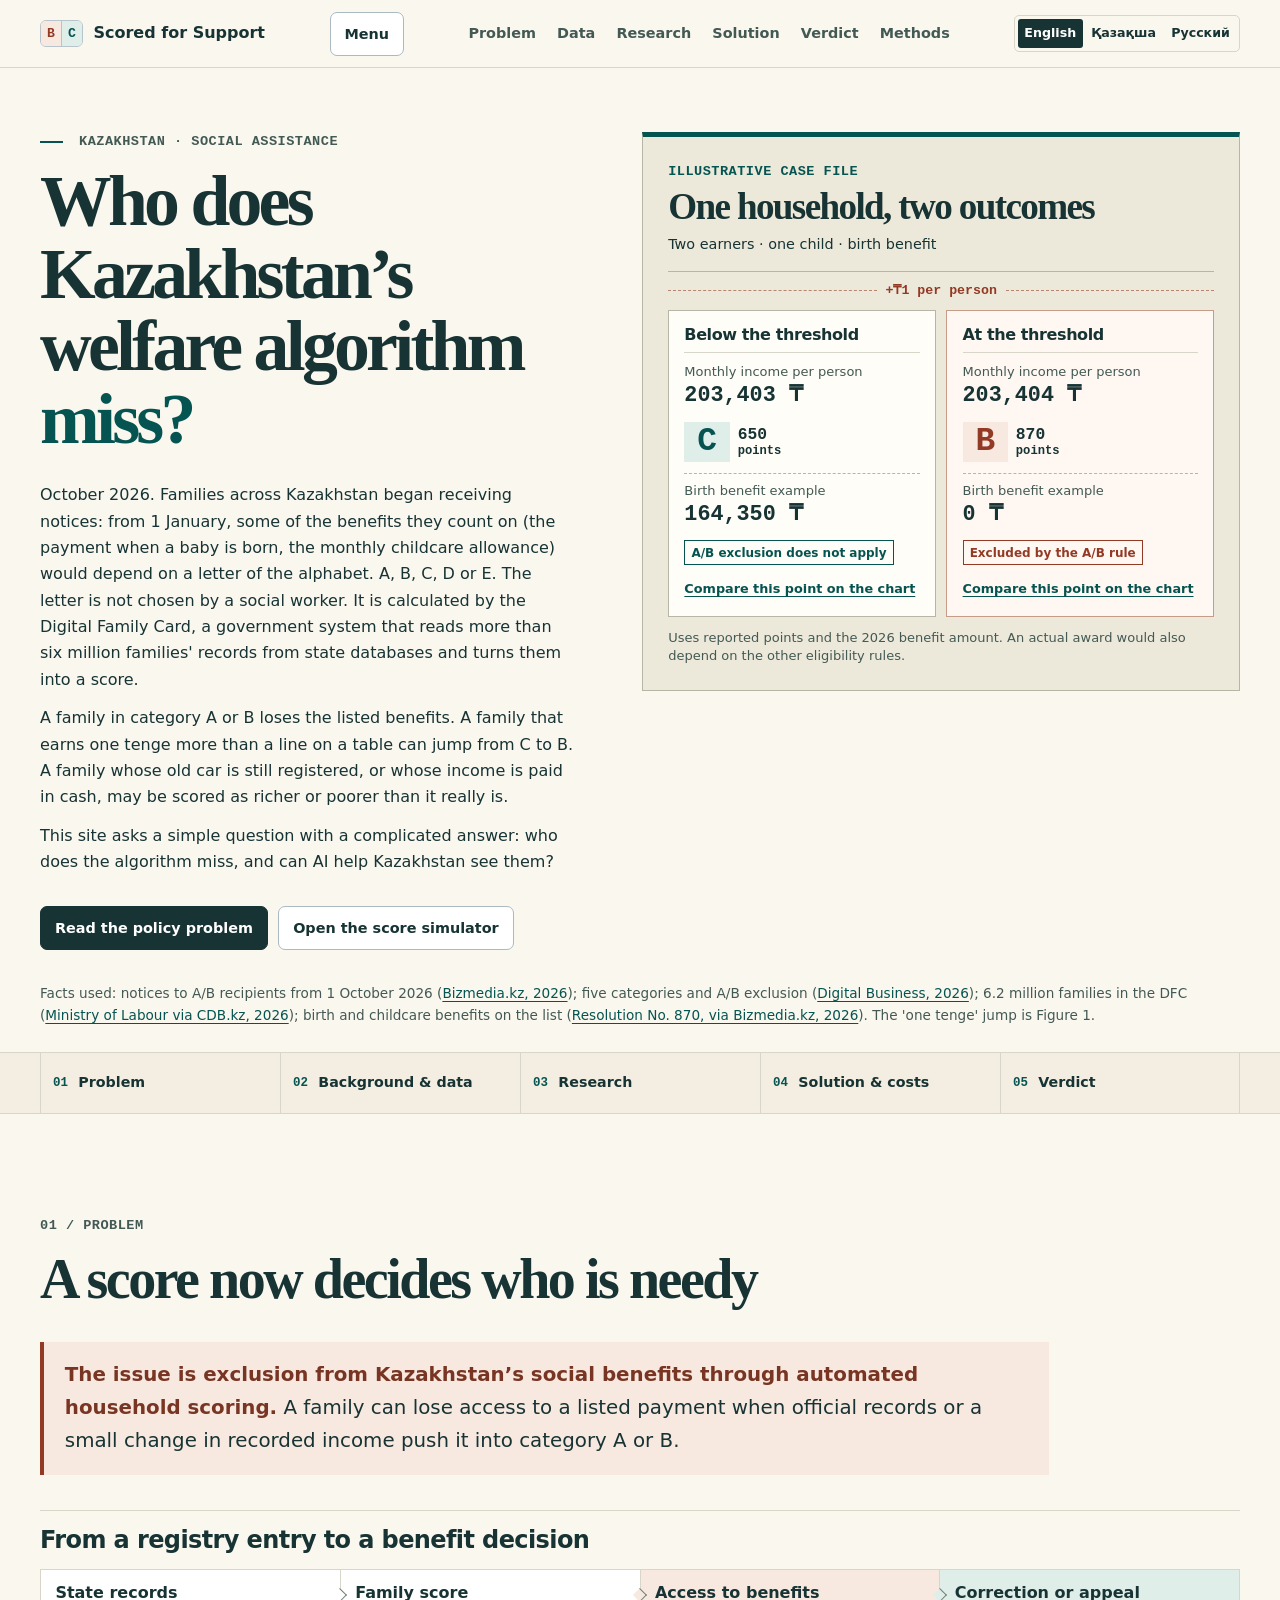
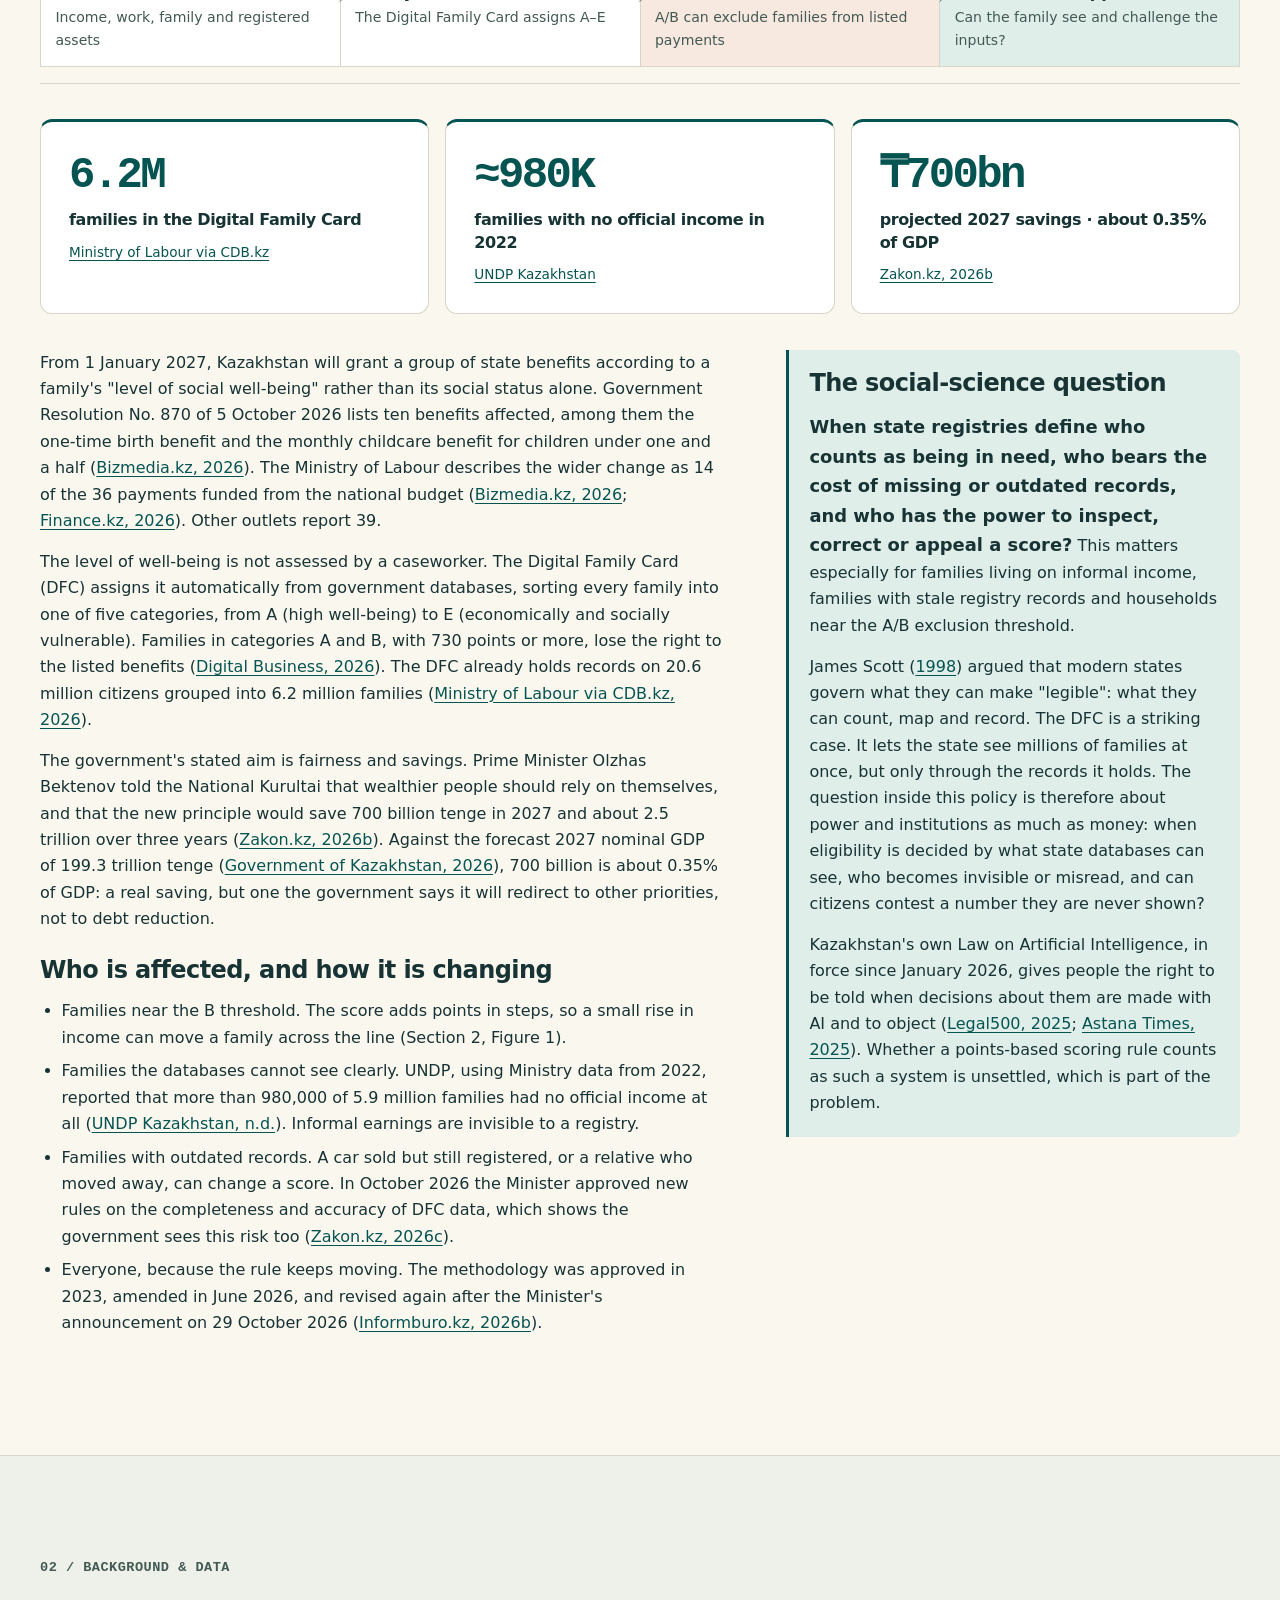
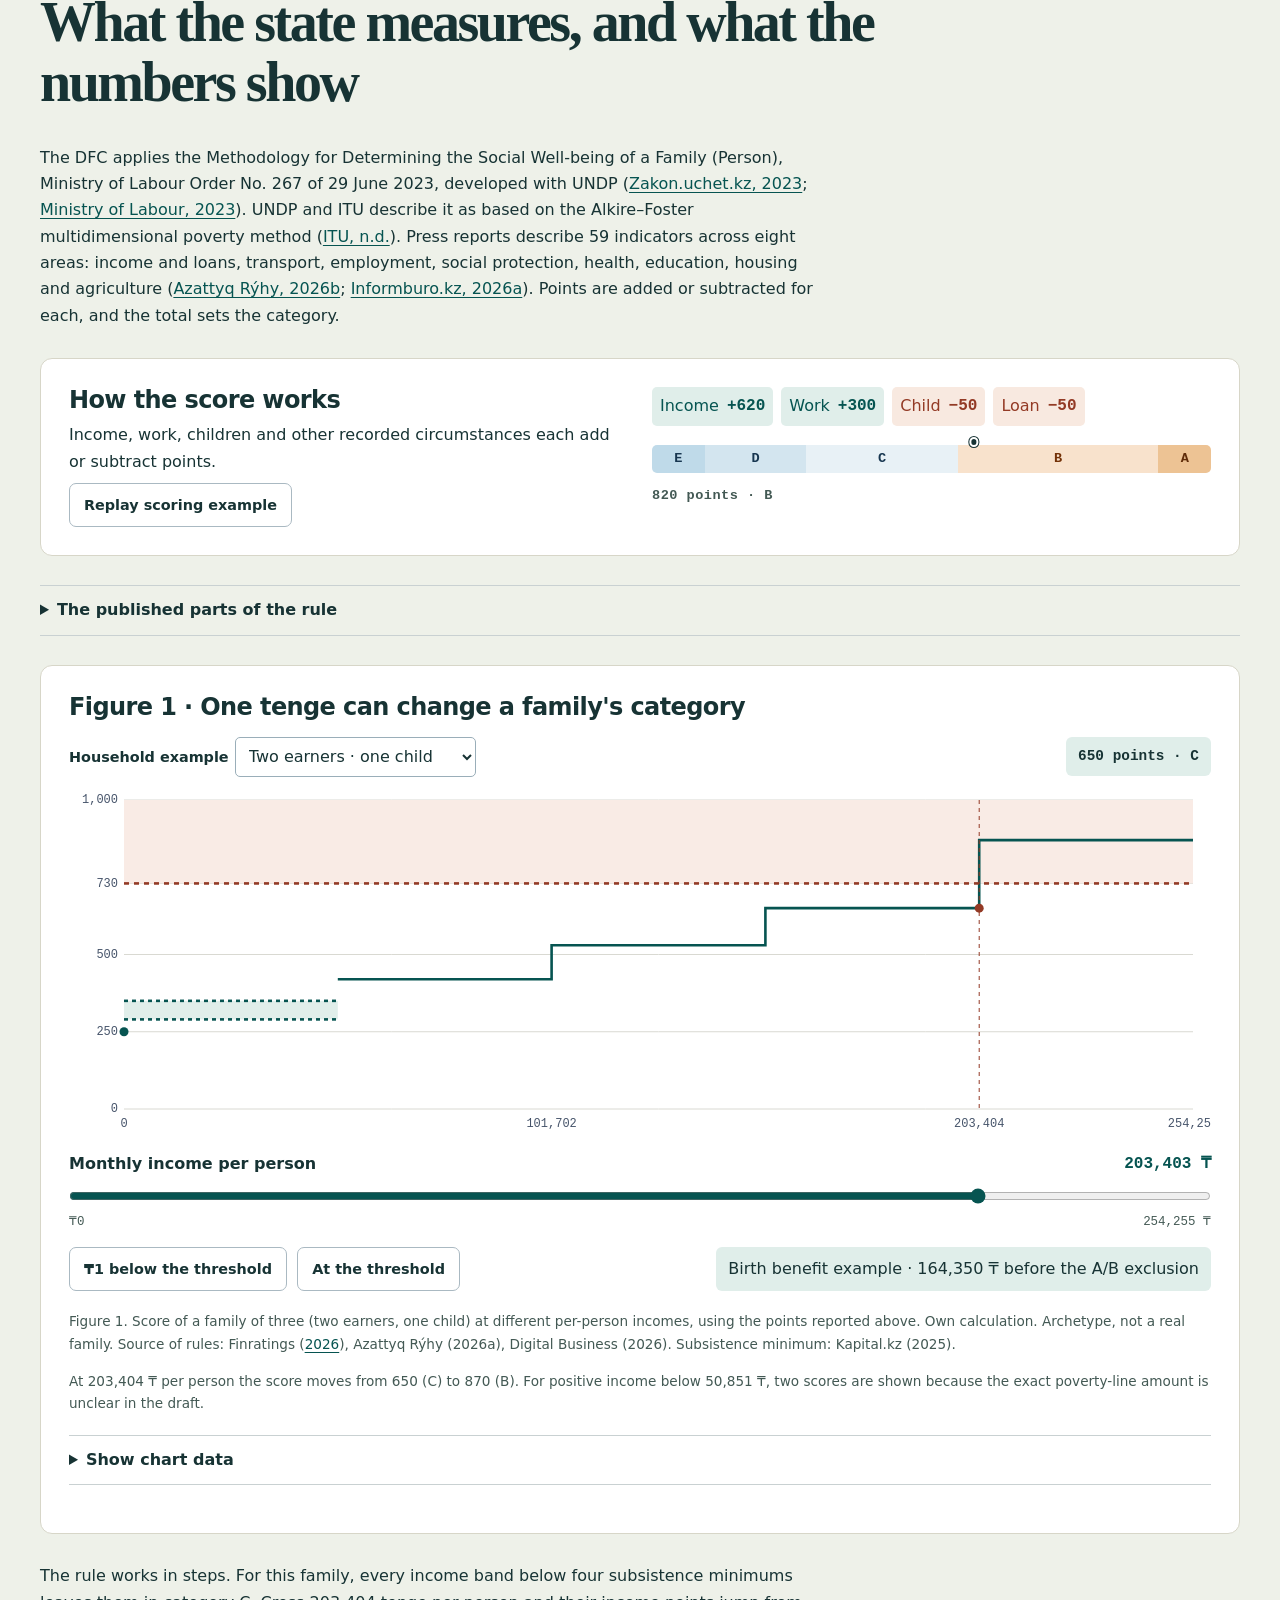
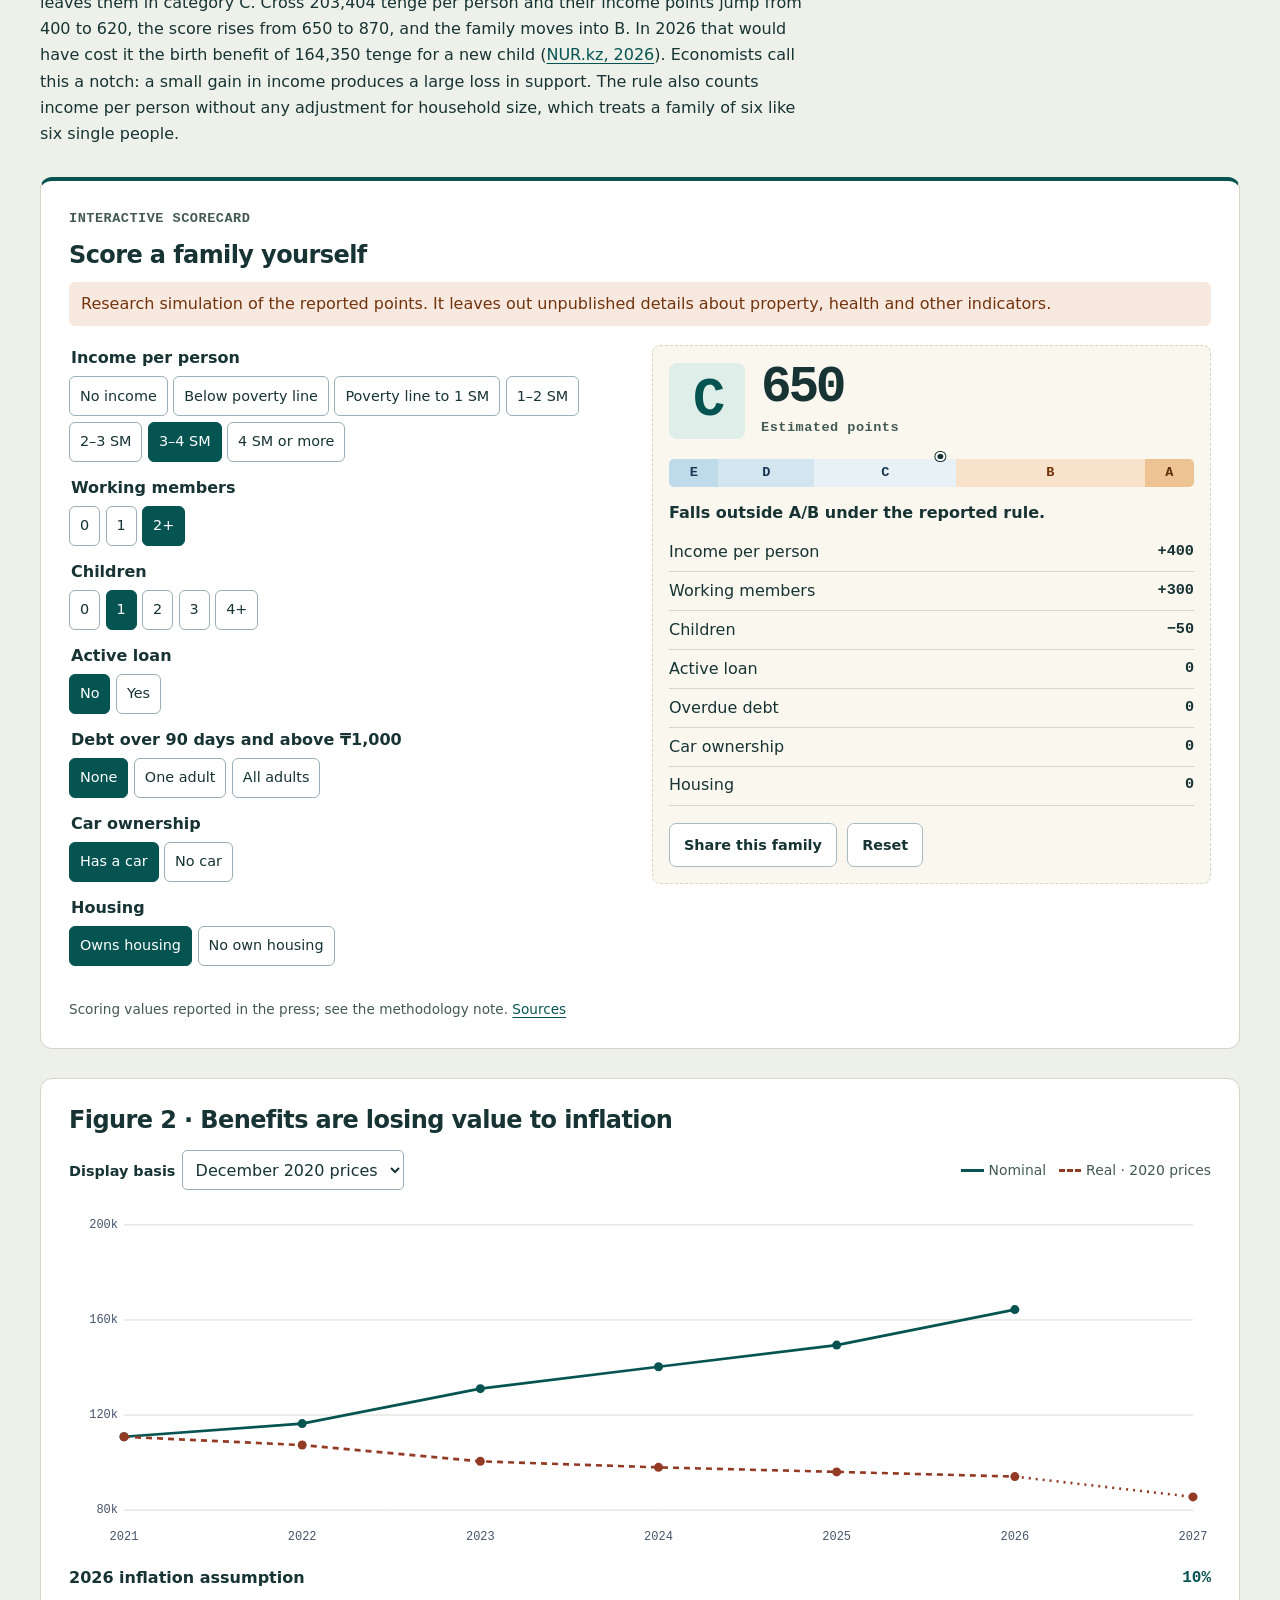
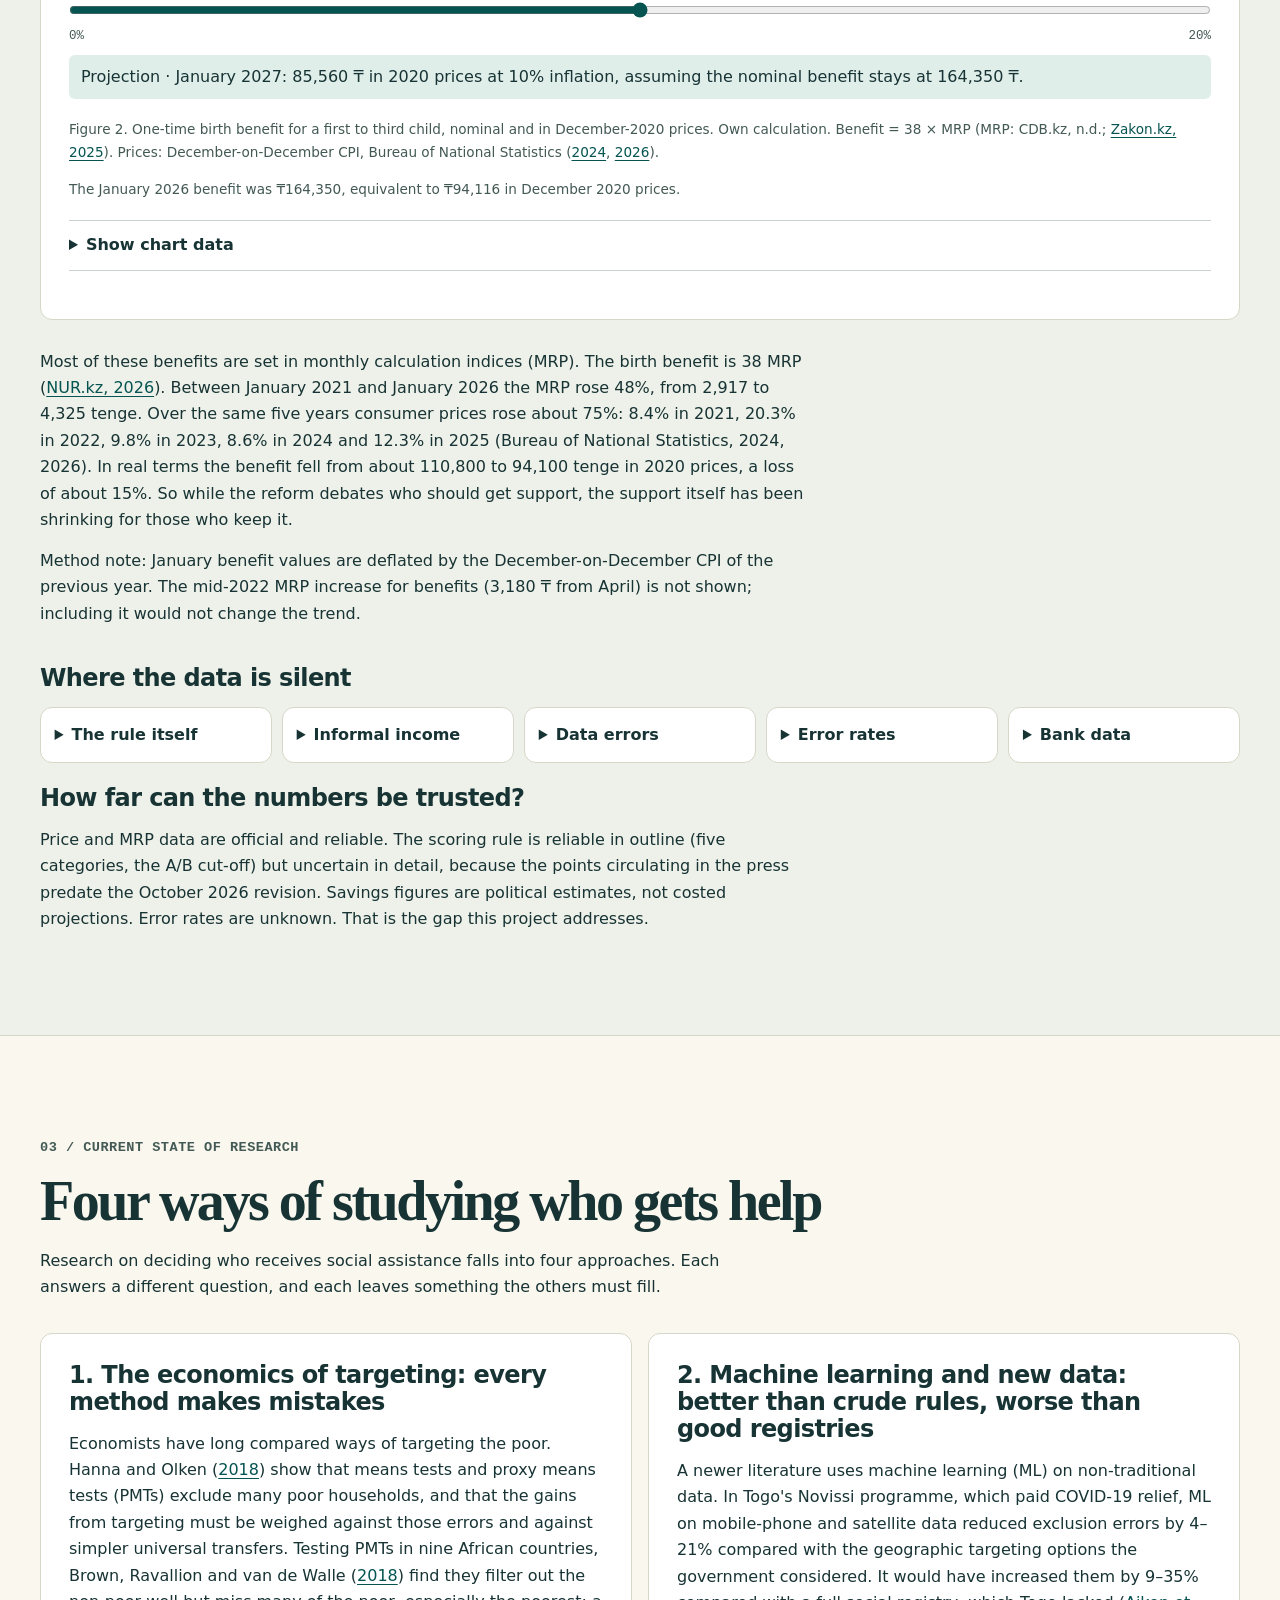
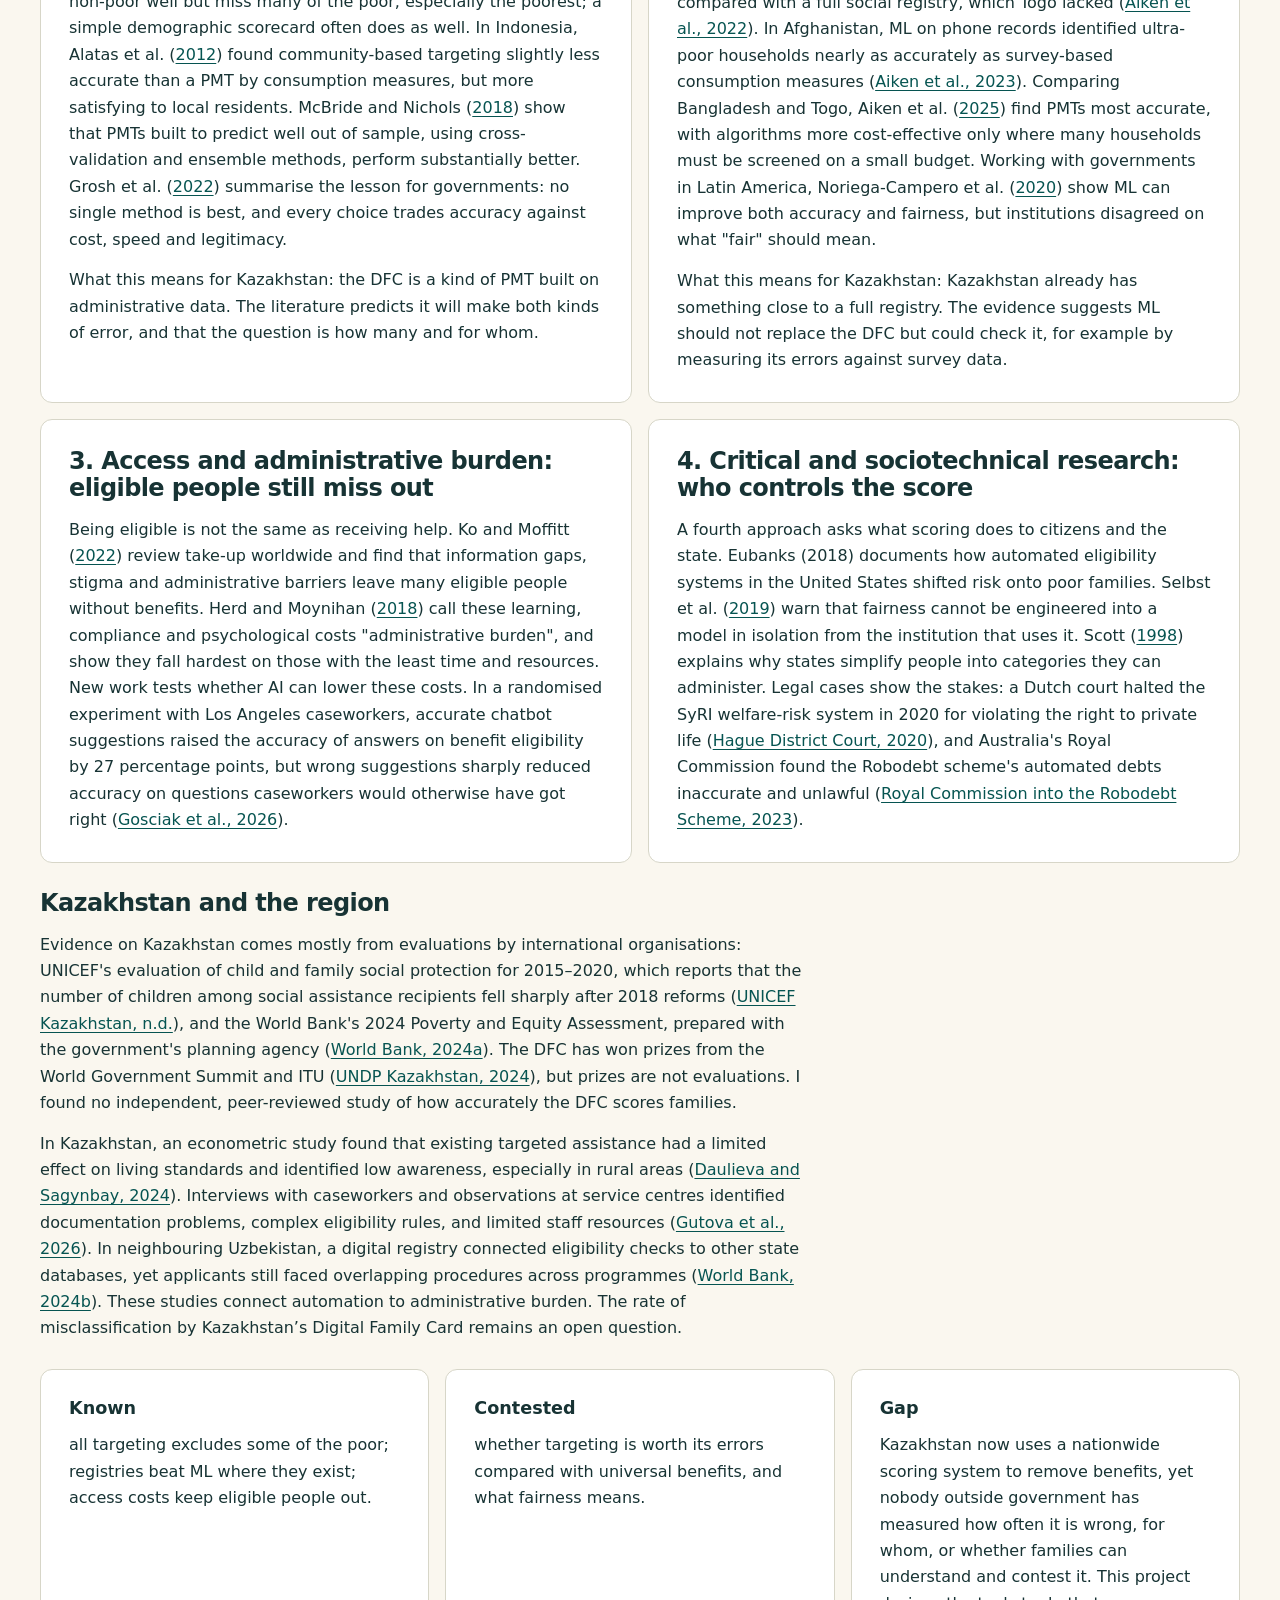
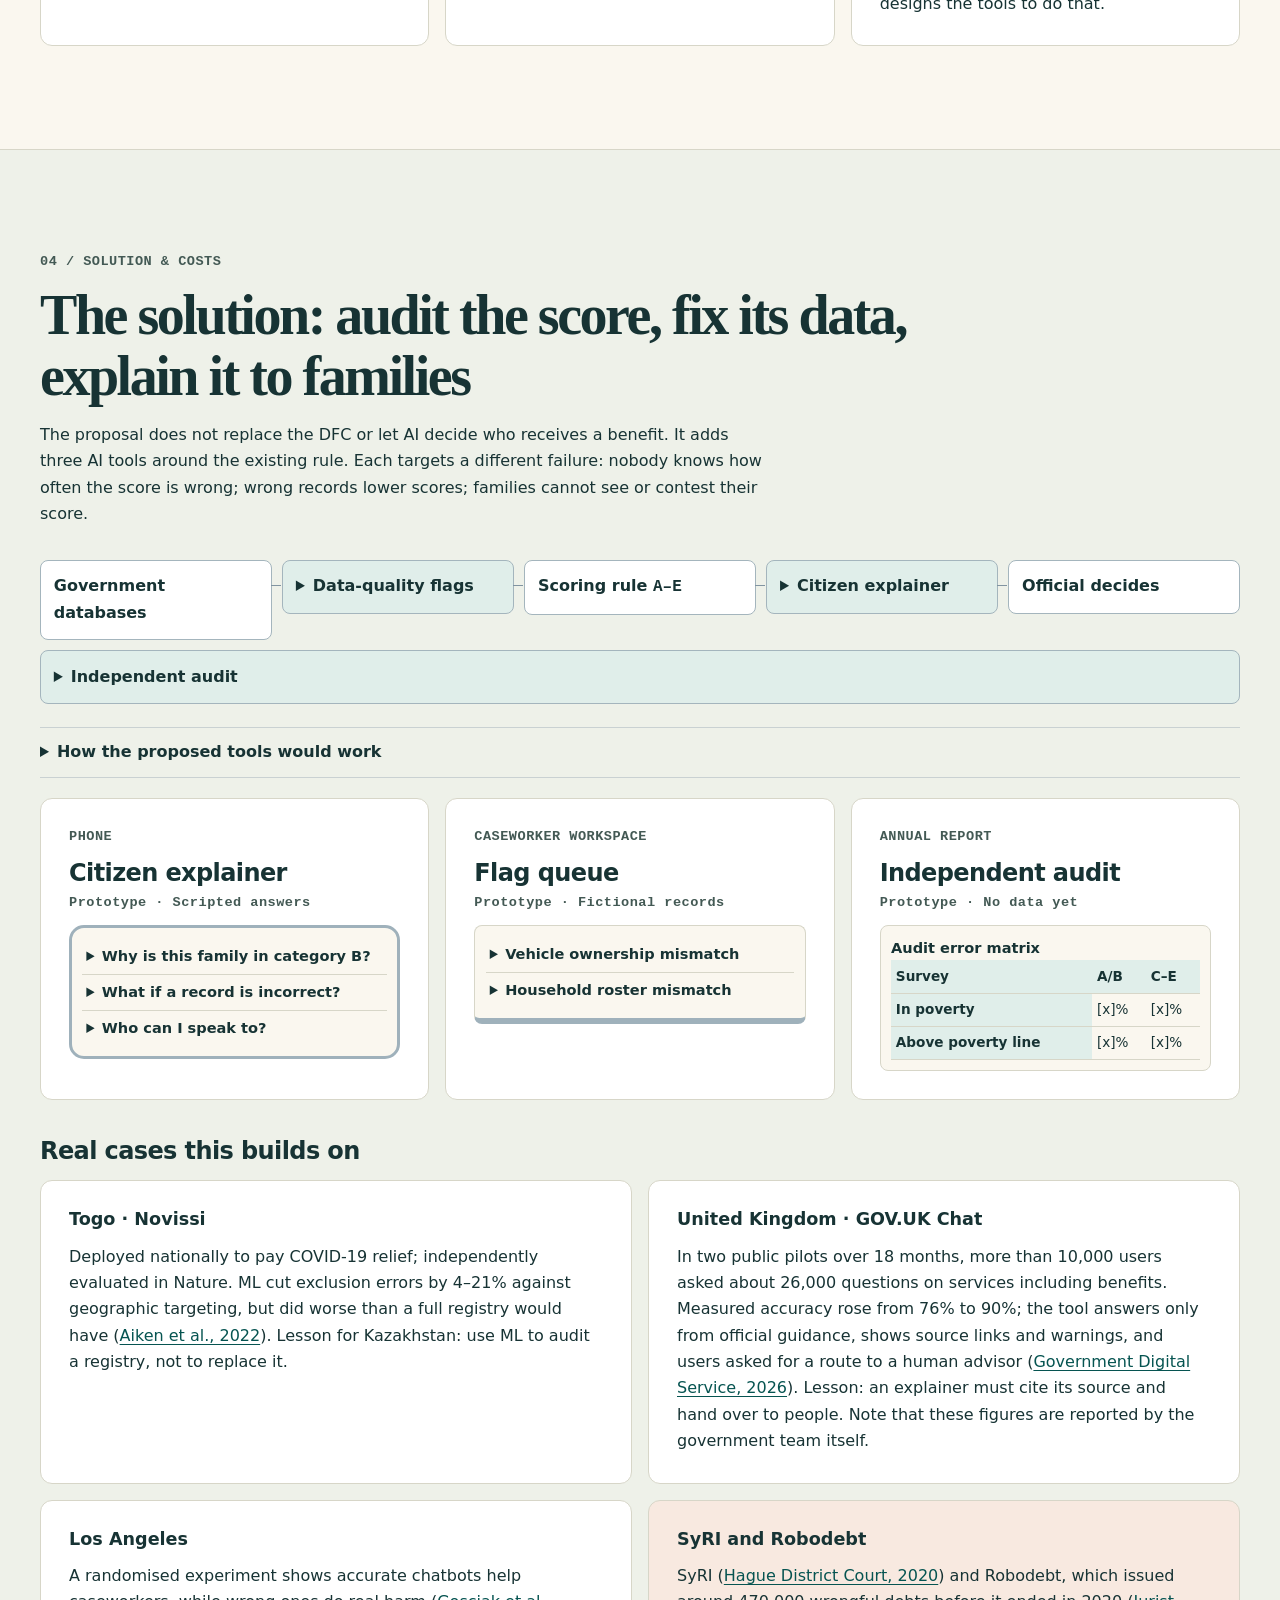
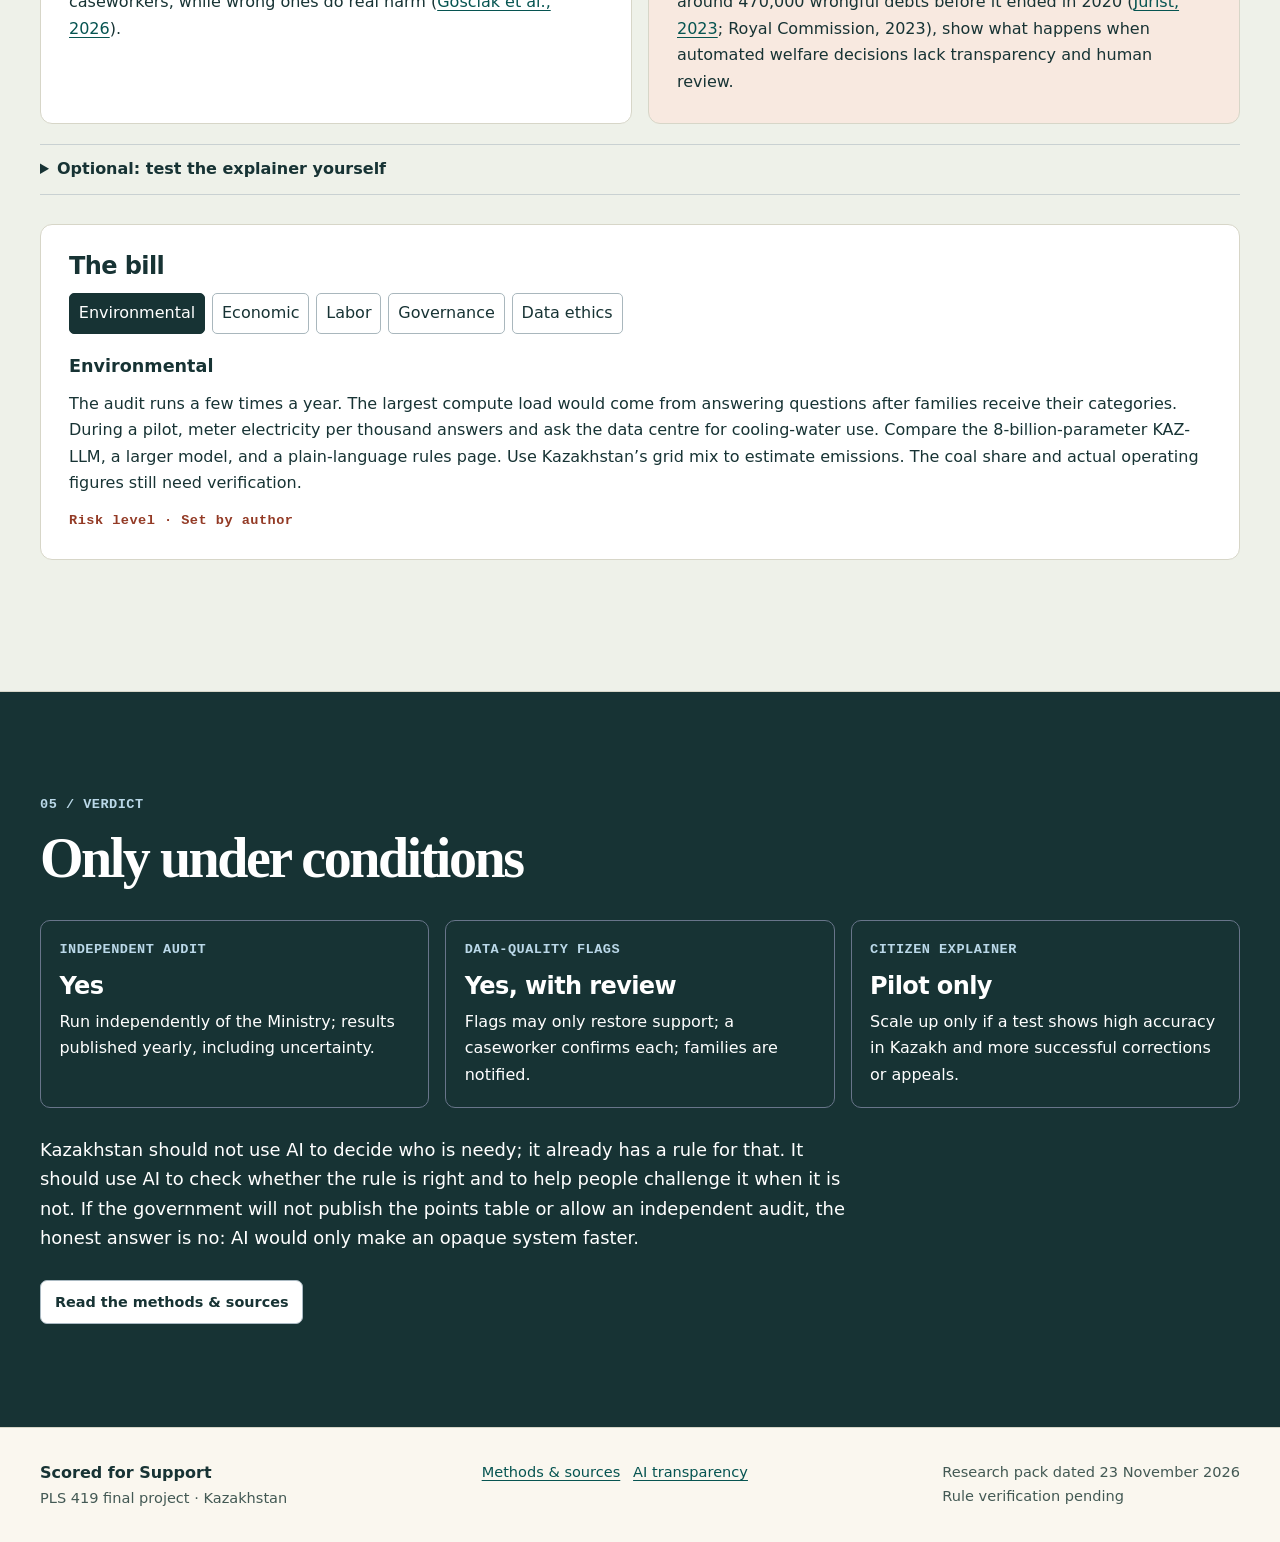
==== commit 30552afa: "Add multilingual social assistance case study" ====
--- a/docs/index.html
+++ b/docs/index.html
@@ -6,94 +6,114 @@
   <meta name="description" content="An interactive research project on the Digital Family Card and welfare eligibility in Kazakhstan.">
   <title>Scored for Support</title>
   <link rel="stylesheet" href="./static/site.css">
-</head>
+<link rel="alternate" hreflang="en" href="./"><link rel="alternate" hreflang="kk" href="./kk/"><link rel="alternate" hreflang="ru" href="./ru/"></head>
 <body data-page="home">
   <a class="skip-link" href="#main">Skip to main content</a>
   <header class="site-header">
     <div class="shell header-row">
-      <a class="brand" href="./" aria-label="Scored for Support home"><span class="brand-mark" aria-hidden="true"><b>B</b><b>C</b></span> Scored for Support</a>
+      <a class="brand" href="./"><span class="brand-mark" aria-hidden="true"><b>B</b><b>C</b></span> Scored for Support</a>
       <button class="menu-button" type="button" aria-controls="site-nav" aria-expanded="false">Menu</button>
       <nav id="site-nav" aria-label="Main navigation">
-        
         <a href="#problem">Problem</a>
-        
         <a href="#data">Data</a>
-        
         <a href="#research">Research</a>
-        
         <a href="#solution">Solution</a>
-        
         <a href="#verdict">Verdict</a>
-        
         <a href="./methods/" >Methods</a>
       </nav>
+      <nav class="language-switch" aria-label="Site language">
+        <a data-language-link href="./" lang="en" hreflang="en" aria-current="page">English</a>
+        <a data-language-link href="./kk/" lang="kk" hreflang="kk" >Қазақша</a>
+        <a data-language-link href="./ru/" lang="ru" hreflang="ru" >Русский</a>
+      </nav>
     </div>
     <div class="progress-track" aria-hidden="true"><div id="reading-progress"></div></div>
   </header>
-  <main id="main" tabindex="-1">
-<section class="hero">
+  <main id="main" tabindex="-1"><section class="hero">
   <div class="shell hero-grid">
     <div>
-      <p class="eyebrow"><span></span> Kazakhstan · Social policy</p>
+      <p class="eyebrow"><span></span> Kazakhstan · Social assistance</p>
       <h1>Who does Kazakhstan’s welfare algorithm <em>miss?</em></h1>
       <div class="hero-copy"><p>October 2026. Families across Kazakhstan began receiving notices: from 1 January, some of the benefits they count on (the payment when a baby is born, the monthly childcare allowance) would depend on a letter of the alphabet. A, B, C, D or E. The letter is not chosen by a social worker. It is calculated by the Digital Family Card, a government system that reads more than six million families' records from state databases and turns them into a score.</p>
 <p>A family in category A or B loses the listed benefits. A family that earns one tenge more than a line on a table can jump from C to B. A family whose old car is still registered, or whose income is paid in cash, may be scored as richer or poorer than it really is.</p>
 <p>This site asks a simple question with a complicated answer: who does the algorithm miss, and can AI help Kazakhstan see them?</p></div>
-      <div class="actions"><a class="button primary" href="#simulator">Score a family yourself</a><a class="button secondary" href="#verdict">Skip to the verdict</a></div>
-    </div>
-    <aside class="hero-card" aria-labelledby="sample-title">
-      <div class="hero-card-header"><h2 id="sample-title">Example household</h2><span>DFC / SCORECARD</span></div>
-      <div class="hero-result"><div class="category-tile" id="hero-category">B</div><div><div class="display-number" id="hero-score">870</div><span class="meta">POINTS · CATEGORY B</span></div></div>
-      <dl class="hero-points" id="hero-points"><div><dt>Income per person</dt><dd>+620</dd></div><div><dt>Two working members</dt><dd>+300</dd></div><div><dt>One child</dt><dd>−50</dd></div></dl>
-      
-<div class="score-scale" data-scale="hero" aria-label="Score categories from E to A">
-  <div class="scale-bands" aria-hidden="true"><span>E</span><span>D</span><span>C</span><span>B</span><span>A</span></div>
-  <div class="scale-marker" aria-hidden="true"></div>
-</div>
-
-      <p class="score-note">A change in income can move this family from B to C.</p>
-      <a class="text-link" href="#cliff">Explore the threshold</a>
+      <div class="actions"><a class="button primary" href="#problem">Read the policy problem</a><a class="button secondary" href="#simulator">Open the score simulator</a></div>
+    </div>
+    <aside class="case-file" aria-labelledby="sample-title">
+      <header class="file-header">
+        <p class="eyebrow">Illustrative case file</p>
+        <h2 id="sample-title">One household, two outcomes</h2>
+        <p>Two earners · one child · birth benefit</p>
+      </header>
+      <div class="case-comparison">
+        <article class="case-slip below">
+          <h3>Below the threshold</h3>
+          <dl>
+            <div><dt>Monthly income per person</dt><dd class="file-income">203,403 ₸</dd></div>
+            <div class="file-score"><dt class="file-category">C</dt><dd>650 <span>points</span></dd></div>
+            <div class="file-outcome"><dt>Birth benefit example</dt><dd>164,350 ₸</dd></div>
+          </dl>
+          <p class="file-stamp">A/B exclusion does not apply</p>
+          <a class="text-link" href="#cliff" data-income-point="below">Compare this point on the chart</a>
+        </article>
+<p class="case-delta">+₸1 per person</p>        <article class="case-slip at">
+          <h3>At the threshold</h3>
+          <dl>
+            <div><dt>Monthly income per person</dt><dd class="file-income">203,404 ₸</dd></div>
+            <div class="file-score"><dt class="file-category">B</dt><dd>870 <span>points</span></dd></div>
+            <div class="file-outcome"><dt>Birth benefit example</dt><dd>0 ₸</dd></div>
+          </dl>
+          <p class="file-stamp">Excluded by the A/B rule</p>
+          <a class="text-link" href="#cliff" data-income-point="at">Compare this point on the chart</a>
+        </article>
+      </div>
+      <p class="file-note">Uses reported points and the 2026 benefit amount. An actual award would also depend on the other eligibility rules.</p>
     </aside>
   </div>
   <div class="shell hero-source"><p>Facts used: notices to A/B recipients from 1 October 2026 (<a class="citation" href="./methods/#bizmedia-kz-2026">Bizmedia.kz, 2026</a>); five categories and A/B exclusion (<a class="citation" href="./methods/#digital-business-2026">Digital Business, 2026</a>); 6.2 million families in the DFC (<a class="citation" href="./methods/#cdb-kz-2026">Ministry of Labour via CDB.kz, 2026</a>); birth and childcare benefits on the list (<a class="citation" href="./methods/#bizmedia-kz-2026">Resolution No. 870, via Bizmedia.kz, 2026</a>). The 'one tenge' jump is Figure 1.</p></div>
 </section>
 <div class="arc"><nav class="shell arc-links" aria-label="Research sections">
-  <a class="arc-link" href="#problem"><span>01</span>Problem</a><a class="arc-link" href="#data"><span>02</span>Background &amp; data</a><a class="arc-link" href="#research"><span>03</span>Research</a><a class="arc-link" href="#solution"><span>04</span>Solution &amp; costs</a><a class="arc-link" href="#verdict"><span>05</span>Verdict</a>
-</nav></div>
+<a class="arc-link" href="#problem"><span>01</span>Problem</a><a class="arc-link" href="#data"><span>02</span>Background &amp; data</a><a class="arc-link" href="#research"><span>03</span>Research</a><a class="arc-link" href="#solution"><span>04</span>Solution &amp; costs</a><a class="arc-link" href="#verdict"><span>05</span>Verdict</a></nav></div>
 
 <section class="chapter shell" id="problem">
-  <header class="chapter-heading"><p class="eyebrow">01 / The problem</p><h2>A score now decides who is needy</h2></header>
-  <div class="stat-grid">
-    <article class="stat"><div>6.2M</div><h3>families in the Digital Family Card</h3><p><a href="./methods/#cdb-kz-2026">Ministry of Labour via CDB.kz</a></p></article>
-  
+  <header class="chapter-heading"><p class="eyebrow">01 / Problem</p><h2>A score now decides who is needy</h2></header>
+  <div class="issue-lead prose"><p><strong>The issue is exclusion from Kazakhstan’s social benefits through automated household scoring.</strong> A family can lose access to a listed payment when official records or a small change in recorded income push it into category A or B.</p></div>
+  <section class="decision-flow" aria-labelledby="chain-title">
+    <h3 id="chain-title">From a registry entry to a benefit decision</h3>
+    <ol>
+      <li><h4>State records</h4><p>Income, work, family and registered assets</p></li>
+      <li><h4>Family score</h4><p>The Digital Family Card assigns A–E</p></li>
+      <li><h4>Access to benefits</h4><p>A/B can exclude families from listed payments</p></li>
+      <li><h4>Correction or appeal</h4><p>Can the family see and challenge the inputs?</p></li>
+    </ol>
+  </section>
+  <div class="stat-grid">    <article class="stat"><div>6.2M</div><h3>families in the Digital Family Card</h3><p><a href="./methods/#cdb-kz-2026">Ministry of Labour via CDB.kz</a></p></article>
     <article class="stat"><div>≈980K</div><h3>families with no official income in 2022</h3><p><a href="./methods/#undp-kazakhstan-n-d">UNDP Kazakhstan</a></p></article>
-  
     <article class="stat"><div>₸700bn</div><h3>projected 2027 savings · about 0.35% of GDP</h3><p><a href="./methods/#zakon-kz-2026b">Zakon.kz, 2026b</a></p></article>
-  </div>
+</div>
   <div class="split-content"><div class="prose"><p>From 1 January 2027, Kazakhstan will grant a group of state benefits according to a family's "level of social well-being" rather than its social status alone. Government Resolution No. 870 of 5 October 2026 lists ten benefits affected, among them the one-time birth benefit and the monthly childcare benefit for children under one and a half (<a class="citation" href="./methods/#bizmedia-kz-2026">Bizmedia.kz, 2026</a>). The Ministry of Labour describes the wider change as 14 of the 36 payments funded from the national budget (<a class="citation" href="./methods/#bizmedia-kz-2026">Bizmedia.kz, 2026</a>; <a class="citation" href="./methods/#finance-kz-2026">Finance.kz, 2026</a>). Other outlets report 39.</p>
 <p>The level of well-being is not assessed by a caseworker. The Digital Family Card (DFC) assigns it automatically from government databases, sorting every family into one of five categories, from A (high well-being) to E (economically and socially vulnerable). Families in categories A and B, with 730 points or more, lose the right to the listed benefits (<a class="citation" href="./methods/#digital-business-2026">Digital Business, 2026</a>). The DFC already holds records on 20.6 million citizens grouped into 6.2 million families (<a class="citation" href="./methods/#cdb-kz-2026">Ministry of Labour via CDB.kz, 2026</a>).</p>
 <p>The government's stated aim is fairness and savings. Prime Minister Olzhas Bektenov told the National Kurultai that wealthier people should rely on themselves, and that the new principle would save 700 billion tenge in 2027 and about 2.5 trillion over three years (<a class="citation" href="./methods/#zakon-kz-2026b">Zakon.kz, 2026b</a>). Against the forecast 2027 nominal GDP of 199.3 trillion tenge (<a class="citation" href="./methods/#government-of-kazakhstan-2026">Government of Kazakhstan, 2026</a>), 700 billion is about 0.35% of GDP: a real saving, but one the government says it will redirect to other priorities, not to debt reduction.</p><h3>Who is affected, and how it is changing</h3>
 <ul><li>Families near the B threshold. The score adds points in steps, so a small rise in income can move a family across the line (Section 2, Figure 1).</li><li>Families the databases cannot see clearly. UNDP, using Ministry data from 2022, reported that more than 980,000 of 5.9 million families had no official income at all (<a class="citation" href="./methods/#undp-kazakhstan-n-d">UNDP Kazakhstan, n.d.</a>). Informal earnings are invisible to a registry.</li><li>Families with outdated records. A car sold but still registered, or a relative who moved away, can change a score. In October 2026 the Minister approved new rules on the completeness and accuracy of DFC data, which shows the government sees this risk too (<a class="citation" href="./methods/#zakon-kz-2026c">Zakon.kz, 2026c</a>).</li><li>Everyone, because the rule keeps moving. The methodology was approved in 2023, amended in June 2026, and revised again after the Minister's announcement on 29 October 2026 (<a class="citation" href="./methods/#informburo-kz-2026b">Informburo.kz, 2026b</a>).</li></ul></div>
     <aside class="question prose"><h3>The social-science question</h3>
+<p><strong>When state registries define who counts as being in need, who bears the cost of missing or outdated records, and who has the power to inspect, correct or appeal a score?</strong> This matters especially for families living on informal income, families with stale registry records and households near the A/B exclusion threshold.</p>
 <p>James Scott (<a class="citation" href="./methods/#scott-1998">1998</a>) argued that modern states govern what they can make "legible": what they can count, map and record. The DFC is a striking case. It lets the state see millions of families at once, but only through the records it holds. The question inside this policy is therefore about power and institutions as much as money: when eligibility is decided by what state databases can see, who becomes invisible or misread, and can citizens contest a number they are never shown?</p>
 <p>Kazakhstan's own Law on Artificial Intelligence, in force since January 2026, gives people the right to be told when decisions about them are made with AI and to object (<a class="citation" href="./methods/#legal500-2025">Legal500, 2025</a>; <a class="citation" href="./methods/#astana-times-2025">Astana Times, 2025</a>). Whether a points-based scoring rule counts as such a system is unsettled, which is part of the problem.</p></aside></div>
 </section>
 
 <section class="chapter data-section" id="data"><div class="shell">
-  <header class="chapter-heading"><p class="eyebrow">02 / Background & data</p><h2>What the state measures</h2></header>
-  <div class="prose reading-width"><h3>What the state measures, and what the numbers show</h3>
-<p>The DFC applies the Methodology for Determining the Social Well-being of a Family (Person), Ministry of Labour Order No. 267 of 29 June 2023, developed with UNDP (<a class="citation" href="./methods/#zakon-uchet-kz-2023">Zakon.uchet.kz, 2023</a>; <a class="citation" href="./methods/#ministry-of-labour-and-social-protection-of-the-population-2023">Ministry of Labour, 2023</a>). UNDP and ITU describe it as based on the Alkire–Foster multidimensional poverty method (<a class="citation" href="./methods/#itu-n-d">ITU, n.d.</a>). Press reports describe 59 indicators across eight areas: income and loans, transport, employment, social protection, health, education, housing and agriculture (<a class="citation" href="./methods/#azattyq-ryhy-2026b">Azattyq Rýhy, 2026b</a>; <a class="citation" href="./methods/#informburo-kz-2026a">Informburo.kz, 2026a</a>). Points are added or subtracted for each, and the total sets the category.</p></div>
+  <header class="chapter-heading"><p class="eyebrow">02 / Background &amp; data</p><h2>What the state measures, and what the numbers show</h2></header>
+  <div class="prose reading-width"><p>The DFC applies the Methodology for Determining the Social Well-being of a Family (Person), Ministry of Labour Order No. 267 of 29 June 2023, developed with UNDP (<a class="citation" href="./methods/#zakon-uchet-kz-2023">Zakon.uchet.kz, 2023</a>; <a class="citation" href="./methods/#ministry-of-labour-and-social-protection-of-the-population-2023">Ministry of Labour, 2023</a>). UNDP and ITU describe it as based on the Alkire–Foster multidimensional poverty method (<a class="citation" href="./methods/#itu-n-d">ITU, n.d.</a>). Press reports describe 59 indicators across eight areas: income and loans, transport, employment, social protection, health, education, housing and agriculture (<a class="citation" href="./methods/#azattyq-ryhy-2026b">Azattyq Rýhy, 2026b</a>; <a class="citation" href="./methods/#informburo-kz-2026a">Informburo.kz, 2026a</a>). Points are added or subtracted for each, and the total sets the category.</p></div>
   <div class="panel score-demo">
     <div><h3>How the score works</h3><p>Income, work, children and other recorded circumstances each add or subtract points.</p>
       <button class="button secondary" type="button" id="replay-score">Replay scoring example</button></div>
-    <div><div class="tokens" id="score-tokens"><span>Income <b>+620</b></span><span>Work <b>+300</b></span><span>Child <b>−50</b></span><span>Loan <b>−50</b></span></div>
-<div class="score-scale" data-scale="demo" aria-label="Score categories from E to A">
+    <div><div class="tokens" id="score-tokens"><span>Income <b>+620</b></span><span>Work <b>+300</b></span><span>Child <b>−50</b></span><span>Loan <b>−50</b></span></div><div class="score-scale" data-scale="demo" aria-label="Score categories from E to A">
   <div class="scale-bands" aria-hidden="true"><span>E</span><span>D</span><span>C</span><span>B</span><span>A</span></div>
   <div class="scale-marker" aria-hidden="true"></div>
 </div>
 <p class="meta" id="demo-result">820 points · B</p></div>
   </div>
-  <details class="disclosure prose"><summary>The reported scoring table</summary><p>The full points table is in the legal text, which I could not open (see "What I need from you"). The table below collects what the Ministry and the press have published, with how far each item can be trusted.</p>
+  <details class="disclosure prose"><summary>The published parts of the rule</summary><p>The full points table is in the legal text, which I could not open (see "What I need from you"). The table below collects what the Ministry and the press have published, with how far each item can be trusted.</p>
 <div class="table-wrap" tabindex="0" role="region" aria-label="Research table"><table><thead><tr><th scope="col">Indicator</th><th scope="col">Points reported</th><th scope="col">Source</th><th scope="col">Rating</th></tr></thead><tbody><tr><th scope="row">Category thresholds</th><td>A ≥ 1,800 · B 730–1,799 · C −30 to 729 · D −460 to −29 · E ≤ −459</td><td>Digital Business (2026), citing Ministry document; same A/B cut-offs in 2023 draft (<a class="citation" href="./methods/#informburo-kz-2023">Informburo.kz, 2023</a>)</td><td>B</td></tr><tr><th scope="row">Income per person (in 2026 subsistence minimums, SM = 50,851 ₸)</th><td>Below poverty line 40 · poverty line–1 SM 100 · 1–2 SM 170 · 2–3 SM 280 · 3–4 SM 400 · ≥4 SM 620</td><td>Finratings (<a class="citation" href="./methods/#finratings-kz-2026">2026</a>); top band (620 at ≥4 SM) confirmed by Azattyq Rýhy (2026a)</td><td>C / D</td></tr><tr><th scope="row">Working members</th><td>One +150 · two or more +300</td><td>Finratings (<a class="citation" href="./methods/#finratings-kz-2026">2026</a>) only</td><td>D</td></tr><tr><th scope="row">Children</th><td>−50 per child, to −200 for four or more</td><td>Finratings (<a class="citation" href="./methods/#finratings-kz-2026">2026</a>) only D</td><td>D</td></tr><tr><th scope="row">Loans</th><td>Active loan −50; overdue &gt; 90 days and &gt; 1,000 ₸: −250 (one adult), −500 (all adults)</td><td>Overdue rule: June 2026 amendment (<a class="citation" href="./methods/#zakon-kz-2026a">Zakon.kz, 2026a</a>). Active loan: Azattyq Rýhy (2026a), Finratings (<a class="citation" href="./methods/#finratings-kz-2026">2026</a>)</td><td>B / C</td></tr><tr><th scope="row">Car, housing</th><td>No car −50 · no own housing −200; cars over 20 years old ignored</td><td>Azattyq Rýhy (2026a); Informburo.kz (2026b)</td><td>C</td></tr><tr><th scope="row">Not counted as income</th><td>State benefits, alimony, housing aid, birth payments, charity, Otbasy Bank housing savings</td><td>Ministry of Labour via Informburo.kz (2026b)</td><td>B</td></tr></tbody></table></div>
 <p>Point values come from before the 29 October 2026 revision and may have changed. One outlet reported seven categories rather than five (<a class="citation" href="./methods/#azattyq-ryhy-2026a">Azattyq Rýhy, 2026a</a>); every other source says five.</p></details>
 
@@ -107,105 +127,66 @@
     <div class="range-control"><label for="chart-income">Monthly income per person <output id="chart-income-value" for="chart-income"></output></label><input id="chart-income" type="range">
     <div class="range-ends"><span>₸0</span><span id="income-max"></span></div></div>
     <div class="chart-toolbar"><div class="small-actions"><button type="button" id="below-cliff">₸1 below the threshold</button><button type="button" id="at-cliff">At the threshold</button></div><p id="benefit-status" class="benefit-status"></p></div>
-    <figcaption class="prose"><p>Figure 1. Score of a family of three (two earners, one child) at different per-person incomes, using the points reported above. Own calculation. Archetype, not a real family. Source of rules: Finratings (<a class="citation" href="./methods/#finratings-kz-2026">2026</a>), Azattyq Rýhy (2026a), Digital Business (2026). Subsistence minimum: Kapital.kz (2025).</p><p id="cliff-summary">For the reference family, the score jumps from 650 to 870 at ₸203,404 per person.</p></figcaption>
+    <figcaption class="prose"><p>Figure 1. Score of a family of three (two earners, one child) at different per-person incomes, using the points reported above. Own calculation. Archetype, not a real family. Source of rules: Finratings (<a class="citation" href="./methods/#finratings-kz-2026">2026</a>), Azattyq Rýhy (2026a), Digital Business (2026). Subsistence minimum: Kapital.kz (2025).</p><p id="cliff-summary"></p></figcaption>
     <details class="disclosure"><summary>Show chart data</summary><div class="table-wrap" id="cliff-table"></div></details>
   </figure>
   <div class="prose reading-width"><p>The rule works in steps. For this family, every income band below four subsistence minimums leaves them in category C. Cross 203,404 tenge per person and their income points jump from 400 to 620, the score rises from 650 to 870, and the family moves into B. In 2026 that would have cost it the birth benefit of 164,350 tenge for a new child (<a class="citation" href="./methods/#nur-kz-2026">NUR.kz, 2026</a>). Economists call this a notch: a small gain in income produces a large loss in support. The rule also counts income per person without any adjustment for household size, which treats a family of six like six single people.</p></div>
 
   <section class="simulator panel" id="simulator" aria-labelledby="simulator-title">
     <header><p class="eyebrow">Interactive scorecard</p><h3 id="simulator-title">Score a family yourself</h3>
-      <p class="notice">Simulation of the reported rule only. Unpublished indicators, including property and health, are left out. For research use only.</p></header>
+      <p class="notice">Research simulation of the reported points. It leaves out unpublished details about property, health and other indicators.</p></header>
     <noscript><p>The calculator and chart controls require JavaScript.</p></noscript>
     <div class="sim-grid">
       <form id="family-form">
-        
-<fieldset class="choices"><legend>Income per person</legend><div>
-  
+        <fieldset class="choices"><legend>Income per person</legend><div>
   <label><input type="radio" name="income" value="0" ><span>No income</span></label>
-  
   <label><input type="radio" name="income" value="1" ><span>Below poverty line</span></label>
-  
   <label><input type="radio" name="income" value="2" ><span>Poverty line to 1 SM</span></label>
-  
   <label><input type="radio" name="income" value="3" ><span>1–2 SM</span></label>
-  
   <label><input type="radio" name="income" value="4" ><span>2–3 SM</span></label>
-  
   <label><input type="radio" name="income" value="5" checked><span>3–4 SM</span></label>
-  
   <label><input type="radio" name="income" value="6" ><span>4 SM or more</span></label>
-  
-</div></fieldset>
-
-        
-<fieldset class="choices"><legend>Working members</legend><div>
-  
+</div></fieldset>
+
+        <fieldset class="choices"><legend>Working members</legend><div>
   <label><input type="radio" name="workers" value="0" ><span>0</span></label>
-  
   <label><input type="radio" name="workers" value="1" ><span>1</span></label>
-  
   <label><input type="radio" name="workers" value="2+" checked><span>2+</span></label>
-  
-</div></fieldset>
-
-        
-<fieldset class="choices"><legend>Children</legend><div>
-  
+</div></fieldset>
+
+        <fieldset class="choices"><legend>Children</legend><div>
   <label><input type="radio" name="children" value="0" ><span>0</span></label>
-  
   <label><input type="radio" name="children" value="1" checked><span>1</span></label>
-  
   <label><input type="radio" name="children" value="2" ><span>2</span></label>
-  
   <label><input type="radio" name="children" value="3" ><span>3</span></label>
-  
   <label><input type="radio" name="children" value="4+" ><span>4+</span></label>
-  
-</div></fieldset>
-
-        
-<fieldset class="choices"><legend>Active loan</legend><div>
-  
+</div></fieldset>
+
+        <fieldset class="choices"><legend>Active loan</legend><div>
   <label><input type="radio" name="loan" value="0" checked><span>No</span></label>
-  
   <label><input type="radio" name="loan" value="1" ><span>Yes</span></label>
-  
-</div></fieldset>
-
-        
-<fieldset class="choices"><legend>Debt over 90 days and above ₸1,000</legend><div>
-  
+</div></fieldset>
+
+        <fieldset class="choices"><legend>Debt over 90 days and above ₸1,000</legend><div>
   <label><input type="radio" name="overdue" value="none" checked><span>None</span></label>
-  
   <label><input type="radio" name="overdue" value="one" ><span>One adult</span></label>
-  
   <label><input type="radio" name="overdue" value="all" ><span>All adults</span></label>
-  
-</div></fieldset>
-
-        
-<fieldset class="choices"><legend>Car ownership</legend><div>
-  
+</div></fieldset>
+
+        <fieldset class="choices"><legend>Car ownership</legend><div>
   <label><input type="radio" name="car" value="1" checked><span>Has a car</span></label>
-  
   <label><input type="radio" name="car" value="0" ><span>No car</span></label>
-  
-</div></fieldset>
-
-        
-<fieldset class="choices"><legend>Housing</legend><div>
-  
+</div></fieldset>
+
+        <fieldset class="choices"><legend>Housing</legend><div>
   <label><input type="radio" name="housing" value="1" checked><span>Owns housing</span></label>
-  
   <label><input type="radio" name="housing" value="0" ><span>No own housing</span></label>
-  
 </div></fieldset>
 
       </form>
       <div class="sim-result">
-        <div class="hero-result" aria-live="polite" aria-atomic="true"><div class="category-tile cool" id="sim-category">C</div><div><div class="display-number" id="sim-score">650</div><span class="meta">ESTIMATED POINTS</span></div></div>
-        
-<div class="score-scale" data-scale="sim" aria-label="Score categories from E to A">
+        <div class="hero-result" aria-live="polite" aria-atomic="true"><div class="category-tile cool" id="sim-category">C</div><div><div class="display-number" id="sim-score">650</div><span class="meta">Estimated points</span></div></div>
+        <div class="score-scale" data-scale="sim" aria-label="Score categories from E to A">
   <div class="scale-bands" aria-hidden="true"><span>E</span><span>D</span><span>C</span><span>B</span><span>A</span></div>
   <div class="scale-marker" aria-hidden="true"></div>
 </div>
@@ -217,7 +198,7 @@
         <p id="share-status" role="status"></p>
       </div>
     </div>
-    <p class="source">Ministry methodology as reported by Digital Business, Finratings, Azattyq Rýhy, Informburo, Zakon.kz (2026). To be checked against Order No. 267 as amended. <a href="./methods/#references">Sources</a></p>
+    <p class="source">Scoring values reported in the press; see the methodology note. <a href="./methods/#references">Sources</a></p>
   </section>
 
   <figure class="panel chart-card" id="inflation">
@@ -233,17 +214,12 @@
   <div class="prose reading-width"><p>Most of these benefits are set in monthly calculation indices (MRP). The birth benefit is 38 MRP (<a class="citation" href="./methods/#nur-kz-2026">NUR.kz, 2026</a>). Between January 2021 and January 2026 the MRP rose 48%, from 2,917 to 4,325 tenge. Over the same five years consumer prices rose about 75%: 8.4% in 2021, 20.3% in 2022, 9.8% in 2023, 8.6% in 2024 and 12.3% in 2025 (Bureau of National Statistics, 2024, 2026). In real terms the benefit fell from about 110,800 to 94,100 tenge in 2020 prices, a loss of about 15%. So while the reform debates who should get support, the support itself has been shrinking for those who keep it.</p>
 <p>Method note: January benefit values are deflated by the December-on-December CPI of the previous year. The mid-2022 MRP increase for benefits (3,180 ₸ from April) is not shown; including it would not change the trend.</p></div>
   <h3 class="feature-heading">Where the data is silent</h3>
-  <div class="gap-grid">
-    <details class="gap-card"><summary>The rule itself</summary><div class="prose">Sources disagree on basic facts: 30 or more than 120 source databases (<a class="citation" href="./methods/#kapital-kz-2026">Kapital.kz, 2026</a>; <a class="citation" href="./methods/#itu-2025">ITU, 2025</a>); 59, 80 or more than 100 indicators (<a class="citation" href="./methods/#azattyq-ryhy-2026b">Azattyq Rýhy, 2026b</a>; <a class="citation" href="./methods/#undp-kazakhstan-n-d">UNDP Kazakhstan, n.d.</a>; <a class="citation" href="./methods/#itu-n-d">ITU, n.d.</a>); 10, 14 or 39 benefits; five or seven categories. A citizen cannot easily find the full, current points table.</div></details>
-  
+  <div class="gap-grid">    <details class="gap-card"><summary>The rule itself</summary><div class="prose">Sources disagree on basic facts: 30 or more than 120 source databases (<a class="citation" href="./methods/#kapital-kz-2026">Kapital.kz, 2026</a>; <a class="citation" href="./methods/#itu-2025">ITU, 2025</a>); 59, 80 or more than 100 indicators (<a class="citation" href="./methods/#azattyq-ryhy-2026b">Azattyq Rýhy, 2026b</a>; <a class="citation" href="./methods/#undp-kazakhstan-n-d">UNDP Kazakhstan, n.d.</a>; <a class="citation" href="./methods/#itu-n-d">ITU, n.d.</a>); 10, 14 or 39 benefits; five or seven categories. A citizen cannot easily find the full, current points table.</div></details>
     <details class="gap-card"><summary>Informal income</summary><div class="prose">Families paid in cash, or working abroad, look poorer or richer than they are depending on what the registries record.</div></details>
-  
     <details class="gap-card"><summary>Data errors</summary><div class="prose">No public figures exist on how many DFC records are wrong, how many families have asked for a correction, or how many appeals succeeded.</div></details>
-  
     <details class="gap-card"><summary>Error rates</summary><div class="prose">The government has published the savings it expects, but not an estimate of how many needy families might be scored A or B. That figure needs survey microdata (the Household Budget Survey) linked to DFC categories, which is not public.</div></details>
-  
     <details class="gap-card"><summary>Bank data</summary><div class="prose">From 2027, banks will pass account data on benefit applicants to the state with their consent (<a class="citation" href="./methods/#sputnik-kazakhstan-2026">Sputnik Kazakhstan, 2026</a>). How that data will be weighted is not published.</div></details>
-  </div>
+</div>
   <div class="prose reading-width"><h3>How far can the numbers be trusted?</h3>
 <p>Price and MRP data are official and reliable. The scoring rule is reliable in outline (five categories, the A/B cut-off) but uncertain in detail, because the points circulating in the press predate the October 2026 revision. Savings figures are political estimates, not costed projections. Error rates are unknown. That is the gap this project addresses.</p></div>
 </div></section>
@@ -258,8 +234,8 @@
 <p>Being eligible is not the same as receiving help. Ko and Moffitt (<a class="citation" href="./methods/#ko-2022">2022</a>) review take-up worldwide and find that information gaps, stigma and administrative barriers leave many eligible people without benefits. Herd and Moynihan (<a class="citation" href="./methods/#herd-2018">2018</a>) call these learning, compliance and psychological costs "administrative burden", and show they fall hardest on those with the least time and resources. New work tests whether AI can lower these costs. In a randomised experiment with Los Angeles caseworkers, accurate chatbot suggestions raised the accuracy of answers on benefit eligibility by 27 percentage points, but wrong suggestions sharply reduced accuracy on questions caseworkers would otherwise have got right (<a class="citation" href="./methods/#gosciak-2026">Gosciak et al., 2026</a>).</p></article><article class="panel prose"><h3>4. Critical and sociotechnical research: who controls the score</h3>
 <p>A fourth approach asks what scoring does to citizens and the state. Eubanks (2018) documents how automated eligibility systems in the United States shifted risk onto poor families. Selbst et al. (<a class="citation" href="./methods/#selbst-2019">2019</a>) warn that fairness cannot be engineered into a model in isolation from the institution that uses it. Scott (<a class="citation" href="./methods/#scott-1998">1998</a>) explains why states simplify people into categories they can administer. Legal cases show the stakes: a Dutch court halted the SyRI welfare-risk system in 2020 for violating the right to private life (<a class="citation" href="./methods/#hague-district-court-2020">Hague District Court, 2020</a>), and Australia's Royal Commission found the Robodebt scheme's automated debts inaccurate and unlawful (<a class="citation" href="./methods/#royal-commission-into-the-robodebt-scheme-2023">Royal Commission into the Robodebt Scheme, 2023</a>).</p></article></div>
   <div class="prose reading-width regional"><h3>Kazakhstan and the region</h3>
-<p>Evidence on Kazakhstan comes mostly from evaluations by international organisations: UNICEF's evaluation of child and family social protection for 2015–2020, which reports that the number of children among social assistance recipients fell sharply after 2018 reforms (<a class="citation" href="./methods/#unicef-kazakhstan-n-d">UNICEF Kazakhstan, n.d.</a>), and the World Bank's 2024 Poverty and Equity Assessment, prepared with the government's planning agency (<a class="citation" href="./methods/#world-bank-2024">World Bank, 2024</a>). The DFC has won prizes from the World Government Summit and ITU (<a class="citation" href="./methods/#undp-kazakhstan-2024">UNDP Kazakhstan, 2024</a>), but prizes are not evaluations. I found no independent, peer-reviewed study of how accurately the DFC scores families.</p>
-<p class="missing">[MISSING: Kazakhstan-focused academic sources from the NU library.]</p></div>
+<p>Evidence on Kazakhstan comes mostly from evaluations by international organisations: UNICEF's evaluation of child and family social protection for 2015–2020, which reports that the number of children among social assistance recipients fell sharply after 2018 reforms (<a class="citation" href="./methods/#unicef-kazakhstan-n-d">UNICEF Kazakhstan, n.d.</a>), and the World Bank's 2024 Poverty and Equity Assessment, prepared with the government's planning agency (<a class="citation" href="./methods/#world-bank-2024a">World Bank, 2024a</a>). The DFC has won prizes from the World Government Summit and ITU (<a class="citation" href="./methods/#undp-kazakhstan-2024">UNDP Kazakhstan, 2024</a>), but prizes are not evaluations. I found no independent, peer-reviewed study of how accurately the DFC scores families.</p>
+<p>In Kazakhstan, an econometric study found that existing targeted assistance had a limited effect on living standards and identified low awareness, especially in rural areas (<a class="citation" href="./methods/#daulieva-2024">Daulieva and Sagynbay, 2024</a>). Interviews with caseworkers and observations at service centres identified documentation problems, complex eligibility rules, and limited staff resources (<a class="citation" href="./methods/#gutova-2026">Gutova et al., 2026</a>). In neighbouring Uzbekistan, a digital registry connected eligibility checks to other state databases, yet applicants still faced overlapping procedures across programmes (<a class="citation" href="./methods/#world-bank-2024b">World Bank, 2024b</a>). These studies connect automation to administrative burden. The rate of misclassification by Kazakhstan’s Digital Family Card remains an open question.</p></div>
   <div class="research-summary"><article class="panel prose"><h4>Known</h4>
 <p>all targeting excludes some of the poor; registries beat ML where they exist; access costs keep eligible people out.</p></article><article class="panel prose"><h4>Contested</h4>
 <p>whether targeting is worth its errors compared with universal benefits, and what fairness means.</p></article><article class="panel prose"><h4>Gap</h4>
@@ -267,7 +243,7 @@
 </section>
 
 <section class="chapter data-section" id="solution"><div class="shell">
-  <header class="chapter-heading"><p class="eyebrow">04 / The AI-assisted solution</p><h2>Audit the score, fix its data, explain it to families</h2><p>The proposal does not replace the DFC or let AI decide who receives a benefit. It adds three AI tools around the existing rule. Each targets a different failure: nobody knows how often the score is wrong; wrong records lower scores; families cannot see or contest their score.</p></header>
+  <header class="chapter-heading"><p class="eyebrow">04 / Solution &amp; costs</p><h2>The solution: audit the score, fix its data, explain it to families</h2><p>The proposal does not replace the DFC or let AI decide who receives a benefit. It adds three AI tools around the existing rule. Each targets a different failure: nobody knows how often the score is wrong; wrong records lower scores; families cannot see or contest their score.</p></header>
   <div class="pipeline" aria-label="Proposed welfare workflow">
     <div class="pipeline-step">Government databases</div>
     <details class="pipeline-step tool"><summary>Data-quality flags</summary><p>Flags records that look outdated or wrong before they affect a score</p><p>Ministry caseworkers inside the DFC</p><p>A caseworker confirms every flag; family is told</p></details>
@@ -282,11 +258,11 @@
   <div class="prototype-grid">
     <article class="panel prototype">
       <p class="eyebrow">Phone</p><h3>Citizen explainer</h3><p class="meta">Prototype · Scripted answers</p>
-      <div class="device phone"><details class="chat-question"><summary>Why is this family in category B?</summary><p>The rule works in steps. For this family, every income band below four subsistence minimums leaves them in category C. Cross 203,404 tenge per person and their income points jump from 400 to 620, the score rises from 650 to 870, and the family moves into</p></details><details class="chat-question"><summary>What if a record is incorrect?</summary><p>A caseworker confirms every flag; family is told.</p></details><details class="chat-question"><summary>Who can I speak to?</summary><p>One tap to a human officer.</p></details></div>
+      <div class="device phone"><details class="chat-question"><summary>Why is this family in category B?</summary><p>At 203,404 tenge per person, the income contribution rises from 400 to 620 points. The household score rises from 650 to 870, moving the example from C to B under the reported rule.</p></details><details class="chat-question"><summary>What if a record is incorrect?</summary><p>A caseworker confirms every flag; family is told.</p></details><details class="chat-question"><summary>Who can I speak to?</summary><p>One tap to a human officer.</p></details></div>
     </article>
     <article class="panel prototype">
       <p class="eyebrow">Caseworker workspace</p><h3>Flag queue</h3><p class="meta">Prototype · Fictional records</p>
-      <div class="device laptop"><details><summary>Vehicle ownership mismatch</summary><p>A fictional household reports a vehicle sale while the registry still lists the vehicle. A caseworker would check the record.</p></details><details><summary>Household roster mismatch</summary><p>A fictional household reports a member moving out. A caseworker would confirm the current household composition.</p></details></div>
+      <div class="device laptop"><details><summary>Vehicle ownership mismatch</summary><p>A household reports a vehicle sale while the registry still lists the vehicle. A caseworker would check the record.</p></details><details><summary>Household roster mismatch</summary><p>A household reports a member moving out. A caseworker would confirm the current household composition.</p></details></div>
     </article>
     <article class="panel prototype">
       <p class="eyebrow">Annual report</p><h3>Independent audit</h3><p class="meta">Prototype · No data yet</p>
@@ -299,51 +275,42 @@
 <p>In two public pilots over 18 months, more than 10,000 users asked about 26,000 questions on services including benefits. Measured accuracy rose from 76% to 90%; the tool answers only from official guidance, shows source links and warnings, and users asked for a route to a human advisor (<a class="citation" href="./methods/#government-digital-service-2026">Government Digital Service, 2026</a>). Lesson: an explainer must cite its source and hand over to people. Note that these figures are reported by the government team itself.</p></article><article class="panel prose "><h4>Los Angeles</h4>
 <p>A randomised experiment shows accurate chatbots help caseworkers, while wrong ones do real harm (<a class="citation" href="./methods/#gosciak-2026">Gosciak et al., 2026</a>).</p></article><article class="panel prose warning-card"><h4>SyRI and Robodebt</h4>
 <p>SyRI (<a class="citation" href="./methods/#hague-district-court-2020">Hague District Court, 2020</a>) and Robodebt, which issued around 470,000 wrongful debts before it ended in 2020 (<a class="citation" href="./methods/#jurist-2023">Jurist, 2023</a>; Royal Commission, 2023), show what happens when automated welfare decisions lack transparency and human review.</p></article></div>
-  <details class="disclosure prose"><summary>Optional explainer experiment</summary><p>Give a real model (KAZ-LLM, Claude or ChatGPT) the published points rule and ten archetype families whose correct category you have calculated. Ask in Kazakh and Russian: "What category is this family, and why?" Record how many categories and explanations it gets right. [MISSING: optional experiment results.] If it makes mistakes, that is</p></details>
+  <details class="disclosure prose"><summary>Optional: test the explainer yourself</summary><p>Give a real model (KAZ-LLM, Claude or ChatGPT) the published points rule and ten archetype families whose correct category you have calculated. Ask in Kazakh and Russian: "What category is this family, and why?" Record how many categories and explanations it gets right. [MISSING: optional experiment results.]</p></details>
   <section class="panel bill" aria-labelledby="bill-title">
     <h3 id="bill-title">The bill</h3>
     <div class="tab-list" id="bill-tabs" aria-label="Costs and risks" hidden>
-      <button type="button" id="bill-tab-1" data-tab="bill-1">Environmental</button><button type="button" id="bill-tab-2" data-tab="bill-2">Economic</button><button type="button" id="bill-tab-3" data-tab="bill-3">Labor</button><button type="button" id="bill-tab-4" data-tab="bill-4">Governance</button><button type="button" id="bill-tab-5" data-tab="bill-5">Data ethics</button>
-    </div>
-    
+<button type="button" id="bill-tab-1" data-tab="bill-1">Environmental</button><button type="button" id="bill-tab-2" data-tab="bill-2">Economic</button><button type="button" id="bill-tab-3" data-tab="bill-3">Labor</button><button type="button" id="bill-tab-4" data-tab="bill-4">Governance</button><button type="button" id="bill-tab-5" data-tab="bill-5">Data ethics</button>    </div>
     <div class="bill-panel prose" id="bill-1"><h4>Environmental</h4>
-<p>The audit runs a few times a year on survey-sized data and needs little compute. Data-quality flags run on registry records and are also light. The explainer is the main load: a language model answering questions from up to 6.2 million families, mostly in the months after categories are announced. Kazakhstan's electricity comes largely from coal, so this load has a carbon cost; a smaller local model such as the 8-billion-parameter KAZ-LLM, run in a domestic data centre, would cost far less energy than a 70-billion-parameter one. [Check the coal share with KEGOC or IEA data before publishing.]</p><p class="risk">Risk level · Set by author</p></div>
-    
+<p>The audit runs a few times a year. The largest compute load would come from answering questions after families receive their categories. During a pilot, meter electricity per thousand answers and ask the data centre for cooling-water use. Compare the 8-billion-parameter KAZ-LLM, a larger model, and a plain-language rules page. Use Kazakhstan’s grid mix to estimate emissions. The coal share and actual operating figures still need verification.</p><p class="risk">Risk level · Set by author</p></div>
     <div class="bill-panel prose" id="bill-2"><h4>Economic</h4>
-<p>Costs are building the tools, hosting, data-sharing agreements, the independent audit team, caseworker time to review flags, and maintenance every time the rule changes. These would be small next to the 700 billion tenge the government expects to save in 2027. Who profits matters: the DFC is run by the state company National Information Technologies with UNDP (<a class="citation" href="./methods/#itu-n-d">ITU, n.d.</a>), and an outsourced AI contract risks vendor lock-in. The cheapest alternative, which AI must beat, is to publish the full points table, staff a review desk and publish appeals statistics.</p><p class="risk">Risk level · Set by author</p></div>
-    
+<p>Costs are building the tools, hosting, data-sharing agreements, the independent audit team, caseworker time to review flags, and maintenance every time the rule changes. A cost estimate still needs a ministry staffing and hosting budget. The ministry would pay for implementation and review. A vendor could earn a recurring contract and gain control over maintenance. The DFC is run by the state company National Information Technologies with UNDP (<a class="citation" href="./methods/#itu-n-d">ITU, n.d.</a>). Compare the pilot with publishing the full points table, staffing a review desk and publishing appeals statistics.</p><p class="risk">Risk level · Set by author</p></div>
     <div class="bill-panel prose" id="bill-3"><h4>Labor</h4>
 <p>Caseworkers gain new work: reviewing flags and handling escalations from the explainer. That is a cost, but also the human check the system needs. Hidden labor includes cleaning registry data, translating and testing Kazakh answers, and labelling records to train the flag models. Front-line staff risk deskilling if they defer to the machine; the Los Angeles study shows people follow wrong suggestions too (<a class="citation" href="./methods/#gosciak-2026">Gosciak et al., 2026</a>).</p><p class="risk">Risk level · Set by author</p></div>
-    
     <div class="bill-panel prose" id="bill-4"><h4>Governance</h4>
 <p>Kazakhstan's Law No. 230-VIII "On Artificial Intelligence", signed on 17 November 2025 and in force since 18 January 2026, sorts AI systems by risk and gives people the right to know about automated processing, to object to it, and to an explanation (<a class="citation" href="./methods/#ey-kazakhstan-2025">EY Kazakhstan, 2025</a>; <a class="citation" href="./methods/#legal500-2025">Legal500, 2025</a>). An AI tool touching welfare eligibility would likely count as high-risk, which points to independent audit. The bigger risk is surveillance creep: adding bank data and AI flags to a database on 20 million people builds capacity that could be used for control rather than support. Control must sit with an independent auditor, with published results.</p><p class="risk">Risk level · Set by author</p></div>
-    
     <div class="bill-panel prose" id="bill-5"><h4>Data ethics</h4>
 <p>The audit needs survey data linked to DFC categories, which requires a legal basis and strict anonymisation. The flags and the explainer use data the state already holds, but families must be told and able to correct it. Proxy discrimination is a real risk: indicators such as region, housing type or family size can stand in for ethnicity or rural poverty. Every model must report error rates by group.</p><p class="risk">Risk level · Set by author</p></div>
-    
   </section>
 </div></section>
 
 <section id="verdict" class="chapter verdict"><div class="shell">
   <header class="chapter-heading"><p class="eyebrow">05 / Verdict</p><h2>Only under conditions</h2></header>
-  <div class="verdict-grid">
-    <article><p class="eyebrow">Independent audit</p><h3>Yes</h3><p>Run independently of the Ministry; results published yearly, including uncertainty.</p></article>
-  
+  <div class="verdict-grid">    <article><p class="eyebrow">Independent audit</p><h3>Yes</h3><p>Run independently of the Ministry; results published yearly, including uncertainty.</p></article>
     <article><p class="eyebrow">Data-quality flags</p><h3>Yes, with review</h3><p>Flags may only restore support; a caseworker confirms each; families are notified.</p></article>
-  
     <article><p class="eyebrow">Citizen explainer</p><h3>Pilot only</h3><p>Scale up only if a test shows high accuracy in Kazakh and more successful corrections or appeals.</p></article>
-  </div>
+</div>
   <div class="closing prose"><p>Kazakhstan should not use AI to decide who is needy; it already has a rule for that. It should use AI to check whether the rule is right and to help people challenge it when it is not. If the government will not publish the points table or allow an independent audit, the honest answer is no: AI would only make an opaque system faster.</p></div>
-  <a class="button light" href="./methods/">Read the methods & sources</a>
+  <a class="button light" href="./methods/">Read the methods &amp; sources</a>
 </div></section>
 </main>
   <footer class="site-footer">
     <div class="shell footer-row">
       <div><a class="brand" href="./">Scored for Support</a><p>PLS 419 final project · Kazakhstan</p></div>
-      <nav aria-label="Project information"><a href="./methods/">Methods & sources</a><a href="./about/">AI transparency</a></nav>
+      <nav aria-label="Project information"><a href="./methods/">Methods &amp; sources</a><a href="./about/">AI transparency</a></nav>
       <p>Research pack dated <time datetime="2026-11-23">23 November 2026</time><br>Rule verification pending</p>
     </div>
   </footer>
+  <script type="application/json" id="site-messages">{"assumed": "{amount} assumed", "band": "Income band", "benefitExcluded": "Birth benefit example \u00b7 {amount} to \u20b80", "benefitIncluded": "Birth benefit example \u00b7 {amount} before the A/B exclusion", "category": "Category", "chartData": "Chart data", "cliffSummary": "At {threshold} per person the score moves from {low} ({lowCat}) to {high} ({highCat}). For positive income below {minimum}, two scores are shown because the exact poverty-line amount is unclear in the draft.", "componentCar": "Car ownership", "componentChildren": "Children", "componentDebt": "Overdue debt", "componentHousing": "Housing", "componentIncome": "Income per person", "componentLoan": "Active loan", "componentWork": "Working members", "copy": "Copy the selected scenario link.", "incomeAmount": "{amount} tenge per person", "incomeBands": ["No income", "Below poverty line", "Poverty line to 1 SM", "1\u20132 SM", "2\u20133 SM", "3\u20134 SM", "4 SM or more"], "january": "January", "loadError": "Interactive data could not load. Refresh the page to retry.", "nominal": "Nominal", "points": "{points} points \u00b7 {categories}", "projectedYear": "{year} projection", "projection": "Projection \u00b7 January {year}: {amount} in {basis} prices at {rate}% inflation, assuming the nominal benefit stays at {nominal}.", "real": "Real \u00b7 {basis} prices", "realTable": "Real ({basis} prices)", "score": "Score", "shared": "Scenario link copied.", "simAmbiguous": "Two reported category ranges overlap at this score.", "simExcluded": "Falls in A/B under the reported exclusion rule.", "simIncluded": "Falls outside A/B under the reported rule."}</script>
   <script type="module" src="./static/site.mjs"></script>
 </body>
 </html>
--- a/docs/static/site.css
+++ b/docs/static/site.css
@@ -1,15 +1,16 @@
 :root {
   color-scheme: light;
-  --ink: #14213d;
-  --muted: #46546a;
-  --paper: #f7f7f4;
+  --ink: #173334;
+  --muted: #435954;
+  --paper: #faf7ef;
   --white: #fff;
-  --line: #d9d9d2;
-  --blue: #0b5e86;
-  --blue-soft: #e8f1f6;
-  --amber: #92420a;
-  --amber-soft: #fdf3e7;
+  --line: #d7d6c8;
+  --blue: #065451;
+  --blue-soft: #e0eeea;
+  --amber: #933a25;
+  --amber-soft: #f8e9e0;
   --sans: "IBM Plex Sans", system-ui, -apple-system, sans-serif;
+  --serif: Georgia, "Times New Roman", serif;
   --mono: "IBM Plex Mono", ui-monospace, SFMono-Regular, Consolas, monospace;
 }
 * { box-sizing: border-box; }
@@ -17,8 +18,8 @@
 body { margin: 0; color: var(--ink); background: var(--paper); font: 1rem/1.65 var(--sans); }
 h1, h2, h3, h4, p { margin: 0; }
 h1, h2, h3, h4 { line-height: 1.14; }
-h1 { font-size: clamp(2.65rem, 6.25vw, 5.25rem); letter-spacing: -.071em; font-weight: 750; }
-h2 { font-size: clamp(2.15rem, 4.8vw, 3.55rem); letter-spacing: -.055em; font-weight: 730; }
+h1 { font: 700 clamp(2.75rem, 5.6vw, 5rem)/1.01 var(--serif); letter-spacing: -.052em; }
+h2 { font: 700 clamp(2.1rem, 4.5vw, 3.5rem)/1.08 var(--serif); letter-spacing: -.044em; }
 h3 { font-size: clamp(1.15rem, 2.3vw, 1.5rem); letter-spacing: -.025em; }
 h4 { font-size: 1.1rem; }
 a { color: var(--blue); text-underline-offset: .2em; }
@@ -34,18 +35,18 @@
 .site-header { position: sticky; top: 0; z-index: 5; background: var(--paper); border-bottom: 1px solid var(--line); }
 .header-row, .footer-row { display: flex; align-items: center; justify-content: space-between; gap: 1.25rem; }
 .header-row { min-height: 4.2rem; }
-.brand { display: inline-flex; align-items: center; gap: .65rem; color: inherit; text-decoration: none; font-size: 1rem; font-weight: 750; white-space: nowrap; }
+.brand { display: inline-flex; align-items: center; gap: .65rem; color: inherit; text-decoration: none; font-size: 1rem; font-weight: 750; line-height: 1.18; }
 .brand-mark { display: inline-flex; border: 1px solid #b7c4cb; border-radius: 6px; overflow: hidden; font: .82rem/1 var(--mono); }
 .brand-mark b { padding: .38rem; color: var(--amber); background: var(--amber-soft); }
 .brand-mark b + b { color: var(--blue); background: var(--blue-soft); border-left: 1px solid #b7c4cb; }
-#site-nav { display: flex; gap: clamp(.85rem, 2.5vw, 2rem); }
+#site-nav { display: flex; gap: clamp(.65rem, 1.65vw, 1.4rem); }
 #site-nav a { font-size: .9rem; font-weight: 650; color: var(--muted); text-decoration: none; }
 #site-nav a:hover, #site-nav a[aria-current] { color: var(--blue); text-decoration: underline; }
 .menu-button { display: none; }
 .progress-track { position: absolute; inset: auto 0 -1px; height: 2px; pointer-events: none; }
 #reading-progress { height: 100%; background: var(--blue); transform-origin: left; transform: scaleX(0); }
-.hero { padding: clamp(3rem, 7vw, 6.6rem) 0 1.6rem; }
-.hero-grid { display: grid; grid-template-columns: minmax(0, 1.37fr) minmax(0, .83fr); align-items: center; gap: clamp(2.5rem, 6vw, 6rem); }
+.hero { padding: clamp(2.5rem, 5vw, 5rem) 0 1.6rem; }
+.hero-grid { display: grid; grid-template-columns: minmax(0, 1fr) minmax(0, 1.11fr); align-items: start; gap: clamp(2rem, 5vw, 5rem); }
 .eyebrow, .meta, .risk { color: var(--muted); font: 650 .85rem/1.5 var(--mono); letter-spacing: .035em; }
 .eyebrow { text-transform: uppercase; margin-bottom: .8rem; }
 .eyebrow span { display: inline-block; width: 1.45rem; height: 2px; margin-right: .45rem; vertical-align: middle; background: var(--blue); }
@@ -58,11 +59,8 @@
 .button.primary { background: var(--ink); border-color: var(--ink); color: var(--white); }
 .button:hover, .small-actions button:hover, .menu-button:hover { border-color: var(--blue); background: var(--blue-soft); color: var(--ink); }
 .button.light { color: var(--ink); }
-.hero-card, .stat, .panel, .gap-card { border: 1px solid var(--line); border-radius: 12px; background: var(--white); }
-.hero-card { padding: clamp(1.1rem, 3vw, 2rem); }
-.hero-card-header { display: flex; flex-wrap: wrap; align-items: baseline; justify-content: space-between; gap: .4rem .85rem; border-bottom: 1px solid var(--line); padding-bottom: .9rem; }
-.hero-card-header h2 { font-size: 1.05rem; letter-spacing: -.025em; }
-.hero-card-header span, .range-ends { color: var(--muted); font: .78rem/1.35 var(--mono); }
+.stat, .panel, .gap-card { border: 1px solid var(--line); border-radius: 12px; background: var(--white); }
+.range-ends { color: var(--muted); font: .78rem/1.35 var(--mono); }
 .hero-result { display: flex; align-items: center; gap: 1rem; margin: 1.15rem 0; }
 .category-tile { display: grid; place-items: center; width: 4.75rem; min-height: 4.75rem; flex: 0 0 auto; border-radius: 8px; background: var(--amber-soft); color: var(--amber); font: 700 3.35rem/1 var(--mono); letter-spacing: -.08em; }
 .category-tile.cool { background: var(--blue-soft); color: var(--blue); }
@@ -79,7 +77,6 @@
 .scale-bands span:nth-child(4) { flex: 4; background: #f8e2cc; color: #733107; }
 .scale-bands span:nth-child(5) { flex: 1; background: #edc394; color: #602c09; }
 .scale-marker { height: .58rem; width: .58rem; border: 2px solid white; border-radius: 50%; background: var(--ink); position: absolute; left: var(--position, 66%); top: -.46rem; transform: translateX(-50%); transition: left .25s ease; box-shadow: 0 0 0 1px var(--ink); }
-.score-note { font-size: .94rem; margin-bottom: .4rem; }
 .text-link { font-weight: 700; font-size: .91rem; }
 .hero-source { margin-top: 2rem; }
 .source, .hero-source, figcaption, .stat p { font-size: .85rem; color: var(--muted); }
@@ -196,7 +193,7 @@
 .references li { margin-bottom: .75rem; padding: .25rem; }
 .references li:target { background: var(--blue-soft); border-radius: 5px; }
 @media (max-width: 850px) {
-  .hero-grid { grid-template-columns: 1fr 1fr; gap: 1.5rem; }
+  .hero-grid { grid-template-columns: 1fr; gap: 2rem; }
   .hero h1 { font-size: clamp(2.55rem, 6.9vw, 4rem); }
   .arc-link { gap: .4rem; padding-inline: .5rem; }
   .gap-grid { grid-template-columns: repeat(3, minmax(0, 1fr)); }
@@ -205,11 +202,7 @@
   html { scroll-padding-top: 4.75rem; }
   .shell { width: calc(100% - 2rem); }
   .header-row { flex-wrap: wrap; min-height: 3.75rem; padding-block: .35rem; }
-  .js .menu-button { display: inline-flex; }
-  .js #site-nav:not(.open) { display: none; }
-  #site-nav { width: 100%; flex-wrap: wrap; padding: 0 0 .7rem; gap: .75rem 1.1rem; }
   .hero-grid, .split-content, .sim-grid, .score-demo { grid-template-columns: 1fr; }
-  .hero-card { max-width: 34rem; }
   .arc-links { grid-template-columns: repeat(auto-fit, minmax(7.6rem, 1fr)); }
   .arc-link { min-height: 2.7rem; }
   .stat-grid, .prototype-grid, .verdict-grid, .research-summary, .pipeline { grid-template-columns: 1fr; }
@@ -223,3 +216,92 @@
 @media (prefers-reduced-motion: reduce) {
   *, *::before, *::after { scroll-behavior: auto !important; animation-duration: .01ms !important; transition-duration: .01ms !important; }
 }
+
+.language-switch { display: flex; flex-wrap: wrap; gap: .15rem; border: 1px solid var(--line); border-radius: 5px; padding: .17rem; }
+.language-switch a { color: var(--ink); font-size: .79rem; font-weight: 650; text-decoration: none; padding: .25rem .4rem; border-radius: 3px; }
+.language-switch a:hover { text-decoration: underline; }
+.language-switch a[aria-current="page"] { background: var(--ink); color: white; }
+.brand-mark { flex: 0 0 auto; }
+
+.case-file {
+  --file-border: #b7b6a5;
+  border: 1px solid var(--file-border);
+  border-top: 5px solid var(--blue);
+  background: #ede9da;
+  color: var(--ink);
+  min-width: 0;
+  padding: clamp(.85rem, 2.5vw, 1.55rem);
+}
+.file-header { padding-bottom: .85rem; border-bottom: 1px solid var(--file-border); }
+.file-header .eyebrow { margin-bottom: .32rem; color: var(--blue); }
+.file-header h2 { font-size: clamp(1.5rem, 2.9vw, 2.35rem); }
+.file-header > p:last-child { font-size: .9rem; margin-top: .35rem; }
+.case-comparison {
+  display: grid;
+  grid-template-columns: minmax(0, 1fr) minmax(0, 1fr);
+  grid-template-areas: "delta delta" "before after";
+  gap: .65rem;
+  margin-top: .65rem;
+}
+.case-slip { grid-area: before; background: #fffdf7; border: 1px solid var(--file-border); min-width: 0; padding: clamp(.65rem, 1.45vw, .95rem); }
+.case-slip.at { grid-area: after; border-color: #c69c88; background: #fff8f2; }
+.case-slip h3 { font-size: 1rem; border-bottom: 1px solid var(--line); padding-bottom: .45rem; }
+.case-slip dl { margin: .65rem 0 0; }
+.case-slip dl div + div { margin-top: .65rem; }
+.case-slip dt, .file-note { color: var(--muted); font-size: .8125rem; line-height: 1.4; }
+.case-slip dd { margin: 0; }
+.file-income, .file-outcome dd { font: 700 clamp(.87rem, 1.9vw, 1.36rem)/1.4 var(--mono); }
+.file-score { display: flex; align-items: center; gap: .48rem; }
+.file-score .file-category { color: var(--blue); background: var(--blue-soft); inline-size: 2.85rem; flex: 0 0 2.85rem; padding: .22rem .1rem; text-align: center; font: 750 2.05rem/1 var(--mono); }
+.case-slip.at .file-category { color: var(--amber); background: var(--amber-soft); }
+.file-score dd { font: 700 1.02rem/1.15 var(--mono); }
+.file-score dd span { display: block; font-size: .76rem; }
+.file-outcome { border-top: 1px dashed var(--file-border); padding-top: .55rem; }
+.file-stamp { border: 1px solid currentColor; color: var(--blue); font-size: .75rem; line-height: 1.2; font-weight: 750; padding: .28rem .38rem; width: fit-content; margin: .57rem 0; }
+.case-slip.at .file-stamp { color: var(--amber); }
+.case-slip a { display: inline-block; font-size: .8rem; line-height: 1.3; padding-block: .2rem; }
+.case-delta { grid-area: delta; gap: .55rem; display: flex; align-items: center; color: var(--amber); font: 700 .83rem/1.35 var(--mono); justify-content: center; }
+.case-delta::before, .case-delta::after { content: ""; flex: 1 1 1.5rem; border-top: 1px dashed #b68570; }
+.file-note { margin-top: .75rem; }
+
+.issue-lead {
+  border-inline-start: 4px solid var(--amber);
+  background: var(--amber-soft);
+  padding: 1.1rem 1.3rem;
+  max-width: 80ch;
+  font-size: clamp(1.05rem, 2vw, 1.24rem);
+}
+.issue-lead strong { color: #793523; }
+.decision-flow { margin-block: 2.2rem; border-block: 1px solid var(--line); padding-block: 1rem; }
+.decision-flow h3 { margin-bottom: .9rem; }
+.decision-flow ol { margin: 0; padding: 0; list-style: none; display: grid; gap: 1px; grid-template-columns: repeat(4, minmax(0, 1fr)); background: var(--line); border: 1px solid var(--line); }
+.decision-flow li { position: relative; background: var(--white); padding: .85rem .9rem; }
+.decision-flow li:nth-child(3) { background: var(--amber-soft); }
+.decision-flow li:last-child { background: var(--blue-soft); }
+.decision-flow li + li::before { content: ""; height: .55rem; width: .55rem; position: absolute; left: -.35rem; top: 1.25rem; transform: rotate(45deg); border-top: 1px solid #6f8075; border-right: 1px solid #6f8075; background: inherit; }
+.decision-flow h4 { font-size: 1rem; }
+.decision-flow p { color: var(--muted); font-size: .88rem; margin-top: .25rem; }
+.question strong { display: inline; font-size: 1.12rem; }
+.data-section { background: #eef1e9; }
+.arc { background: #f3eee1; }
+.stat { border-top: 3px solid var(--blue); }
+.simulator { border-top: 4px solid var(--blue); }
+.sim-result { border-style: dashed; }
+
+@media (max-width: 1050px) {
+  .header-row { flex-wrap: wrap; column-gap: .9rem; row-gap: .4rem; padding-block: .5rem; }
+  .js .menu-button { display: inline-flex; }
+  .js #site-nav:not(.open) { display: none; }
+  #site-nav { width: 100%; flex-wrap: wrap; gap: .65rem 1rem; order: 3; }
+  .language-switch { margin-inline-start: auto; }
+}
+@media (max-width: 700px) {
+  html { scroll-padding-top: 8.25rem; }
+  .decision-flow ol { grid-template-columns: repeat(2, minmax(0, 1fr)); }
+  .decision-flow li:nth-child(3)::before { content: none; }
+}
+@media (max-width: 540px) {
+  .header-row > .brand { max-width: calc(100% - 5.5rem); }
+  .menu-button { margin-inline-start: auto; }
+  .language-switch { width: max-content; max-width: 100%; margin-inline-start: 0; }
+}
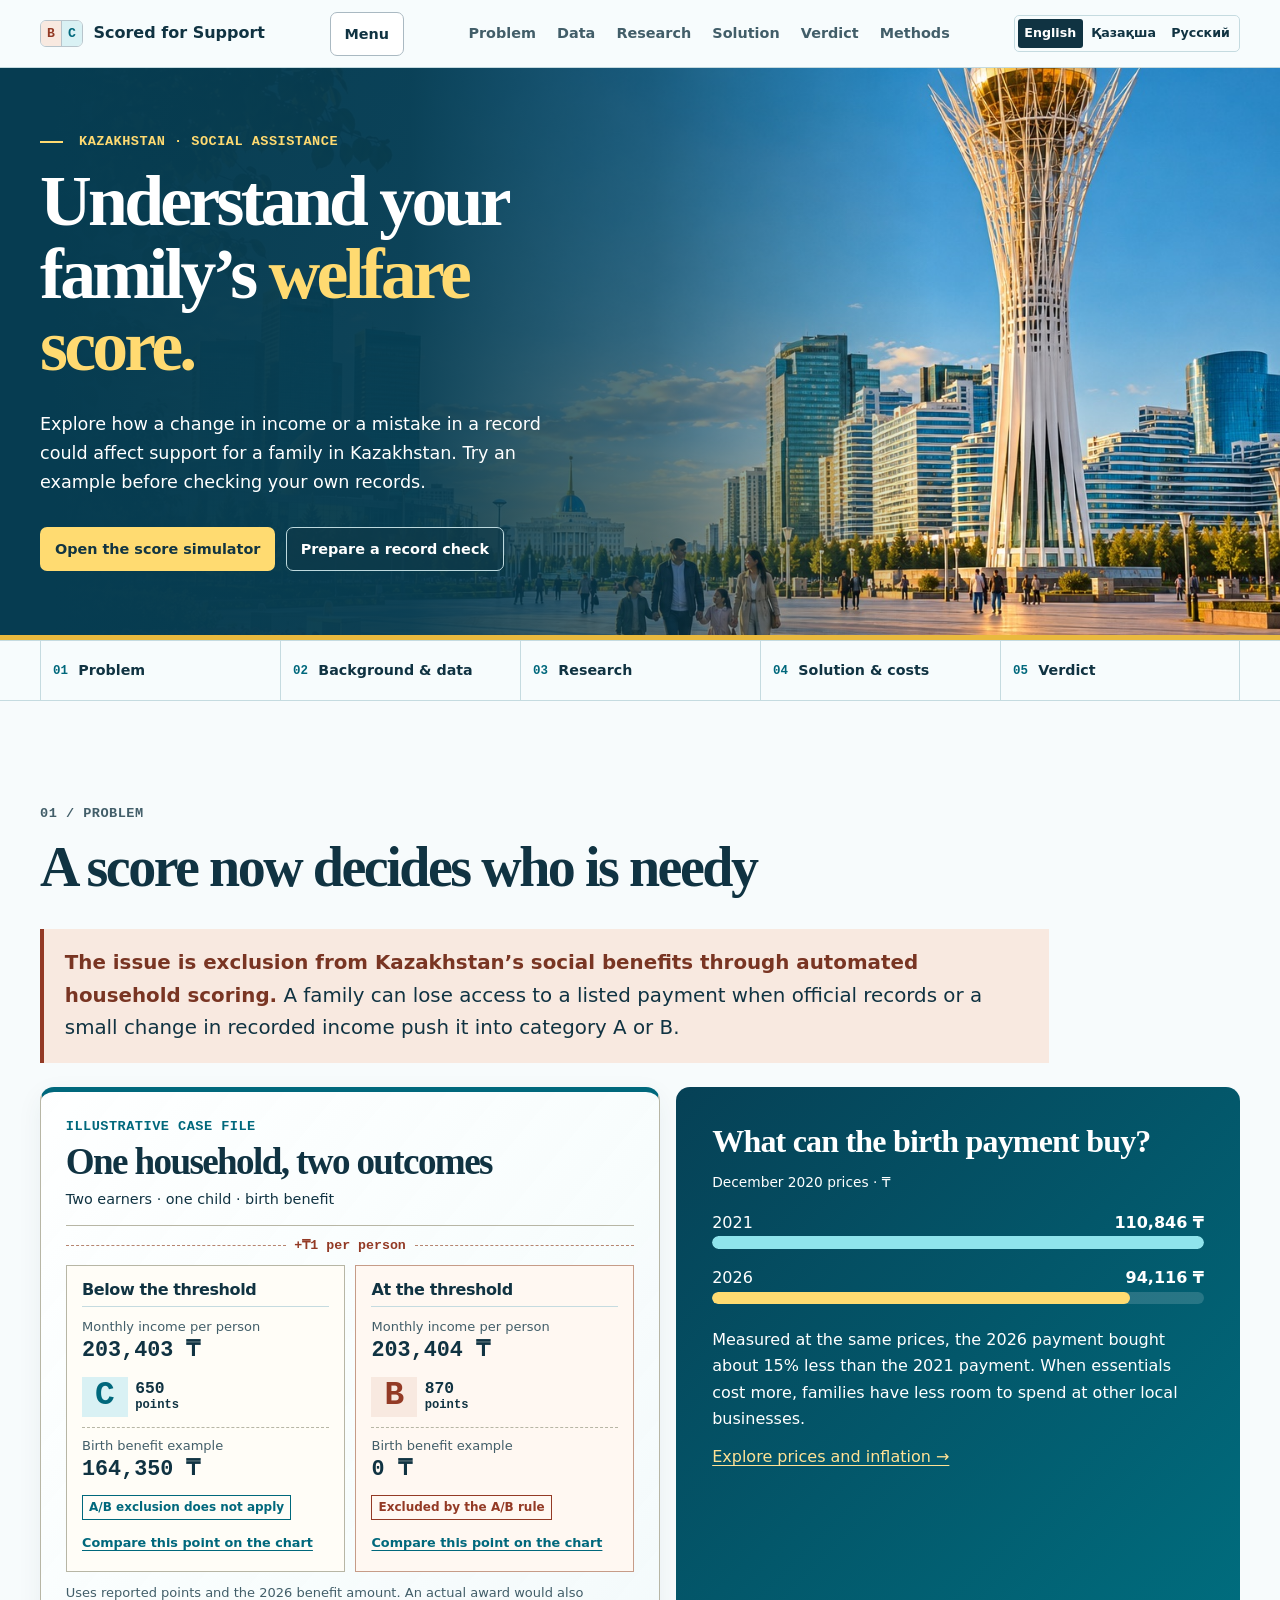
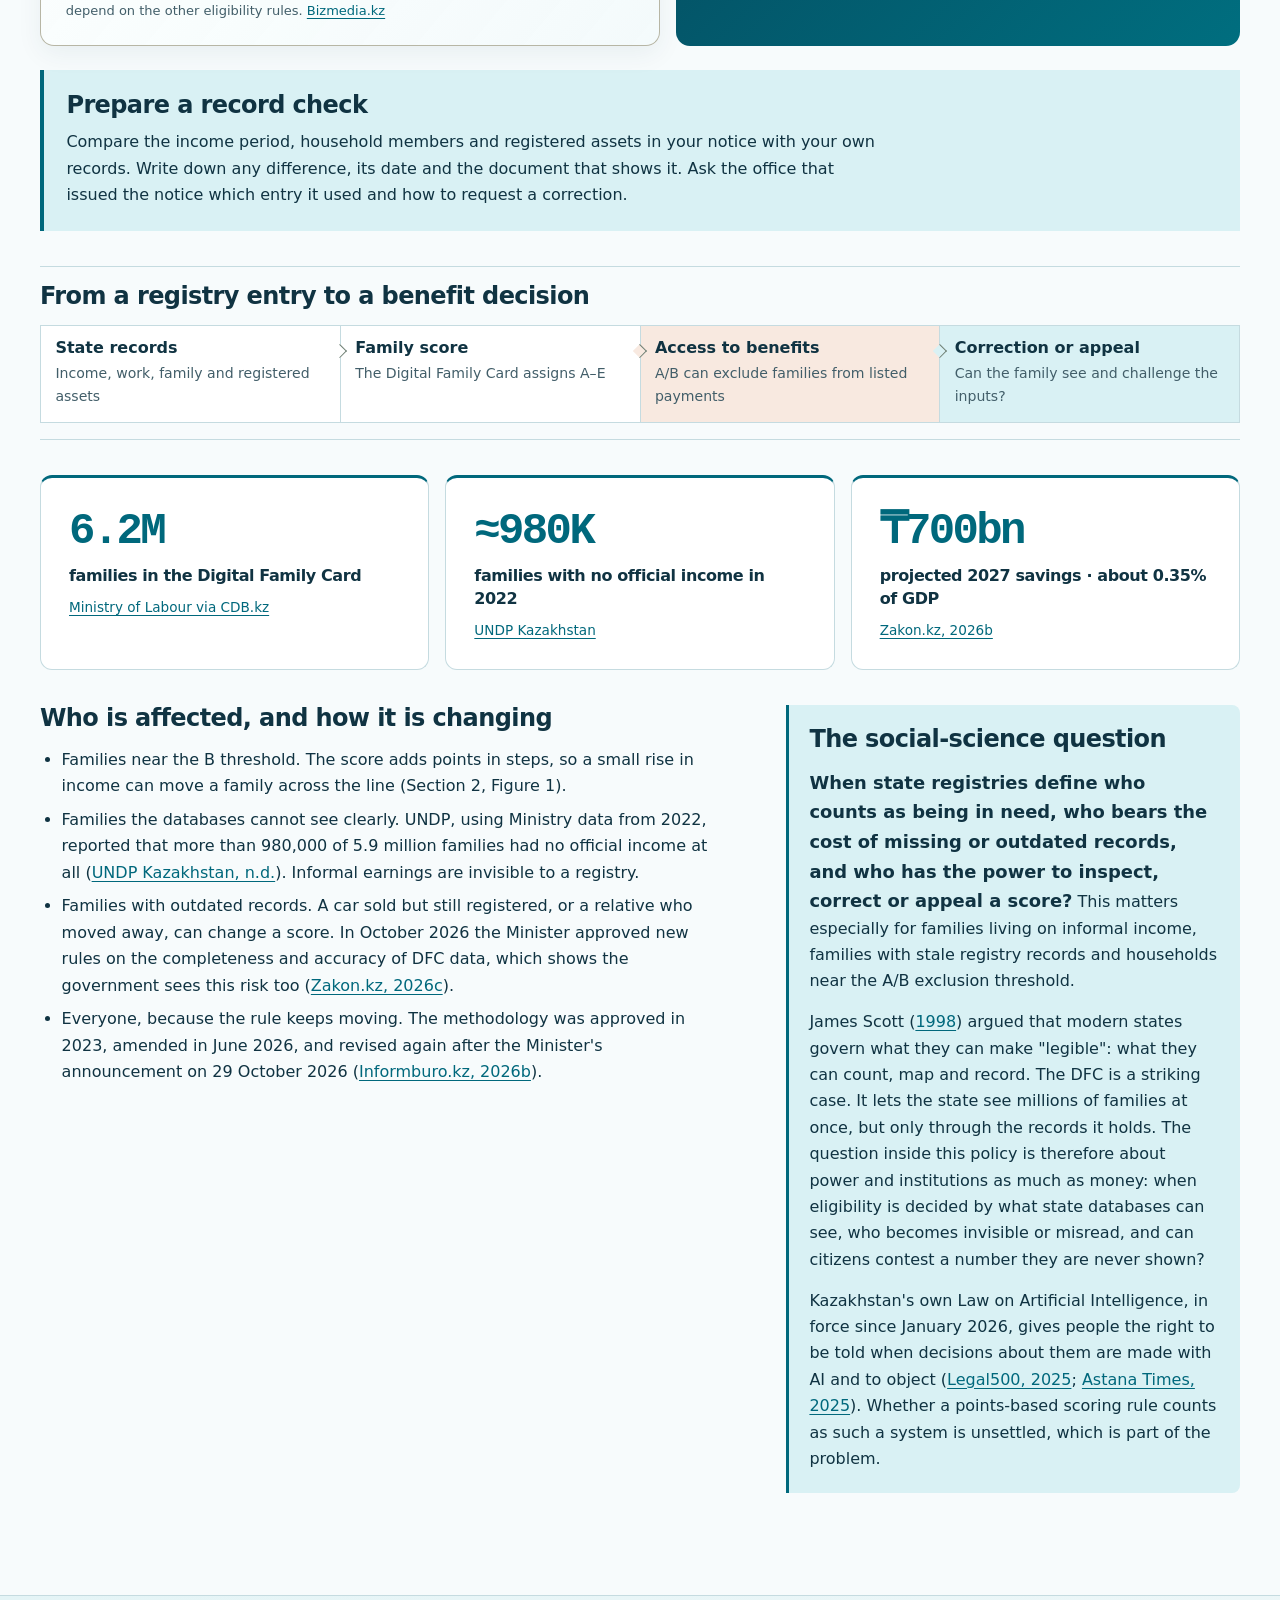
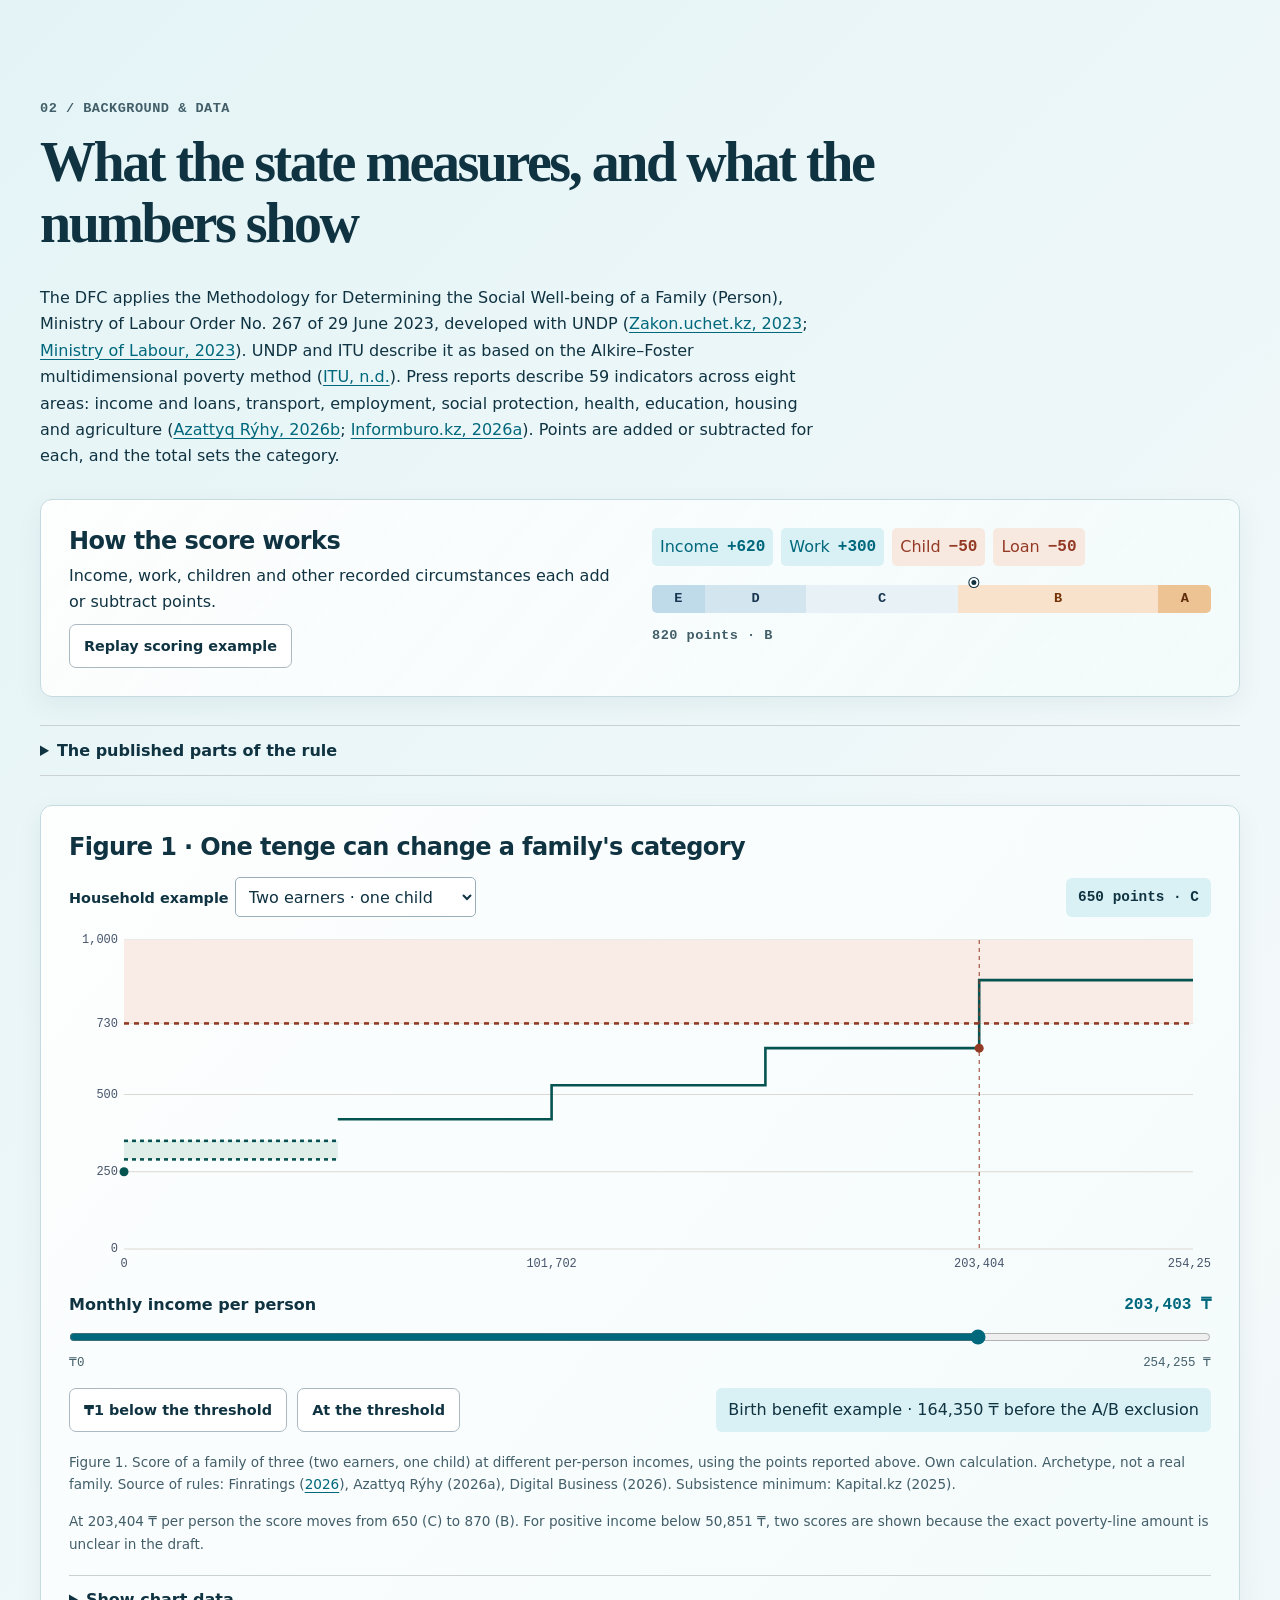
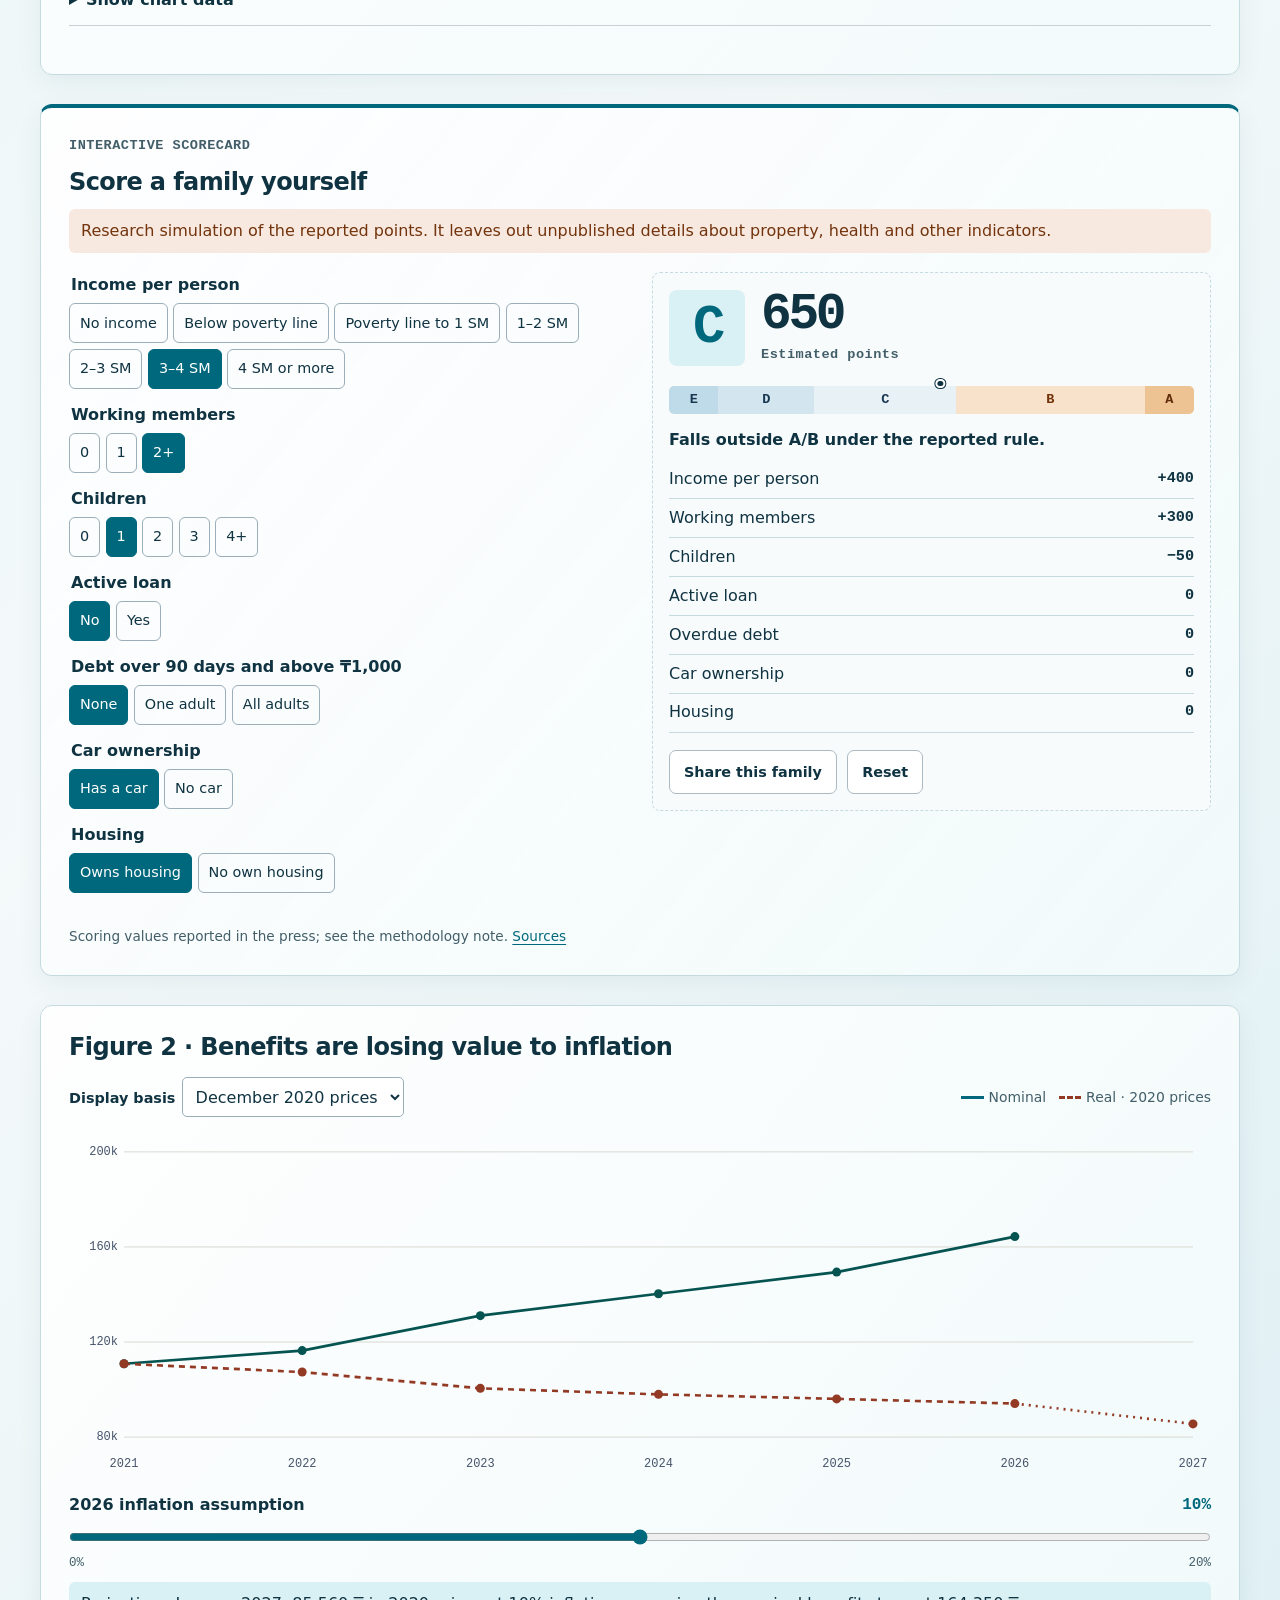
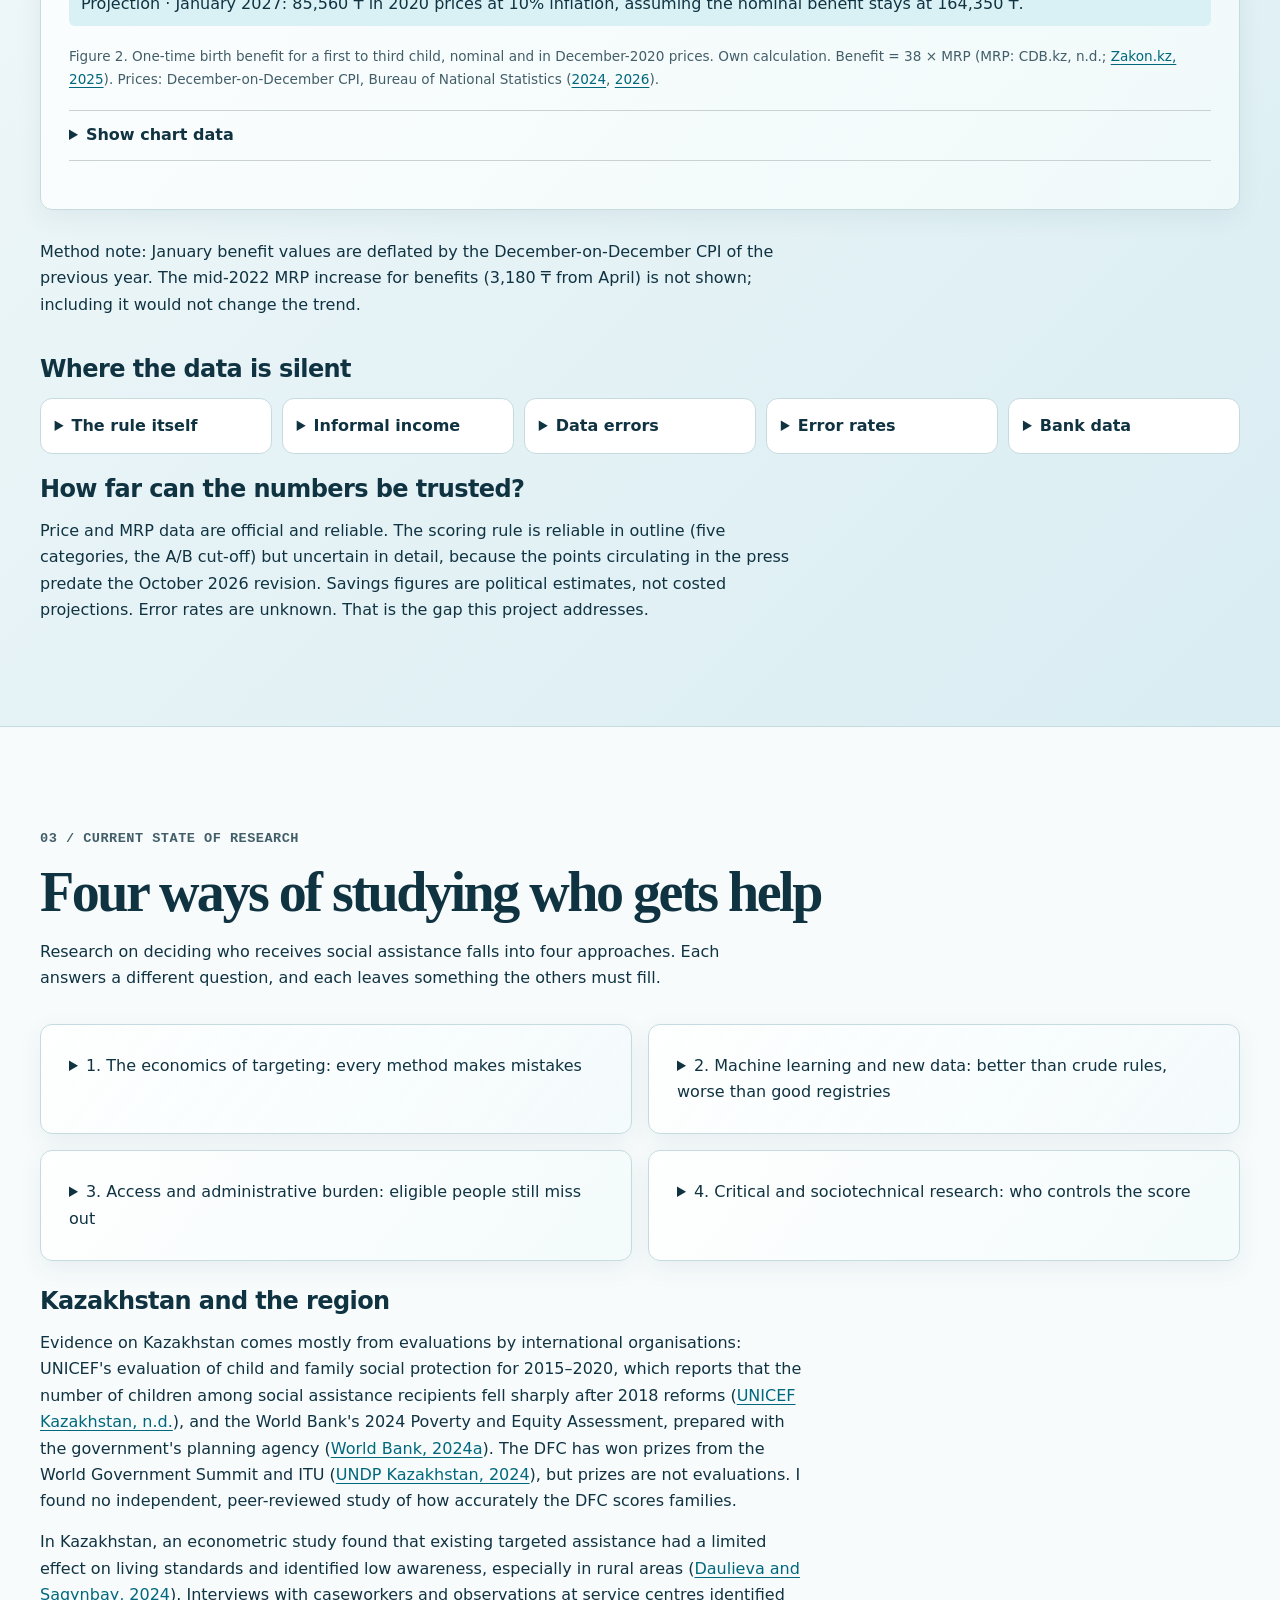
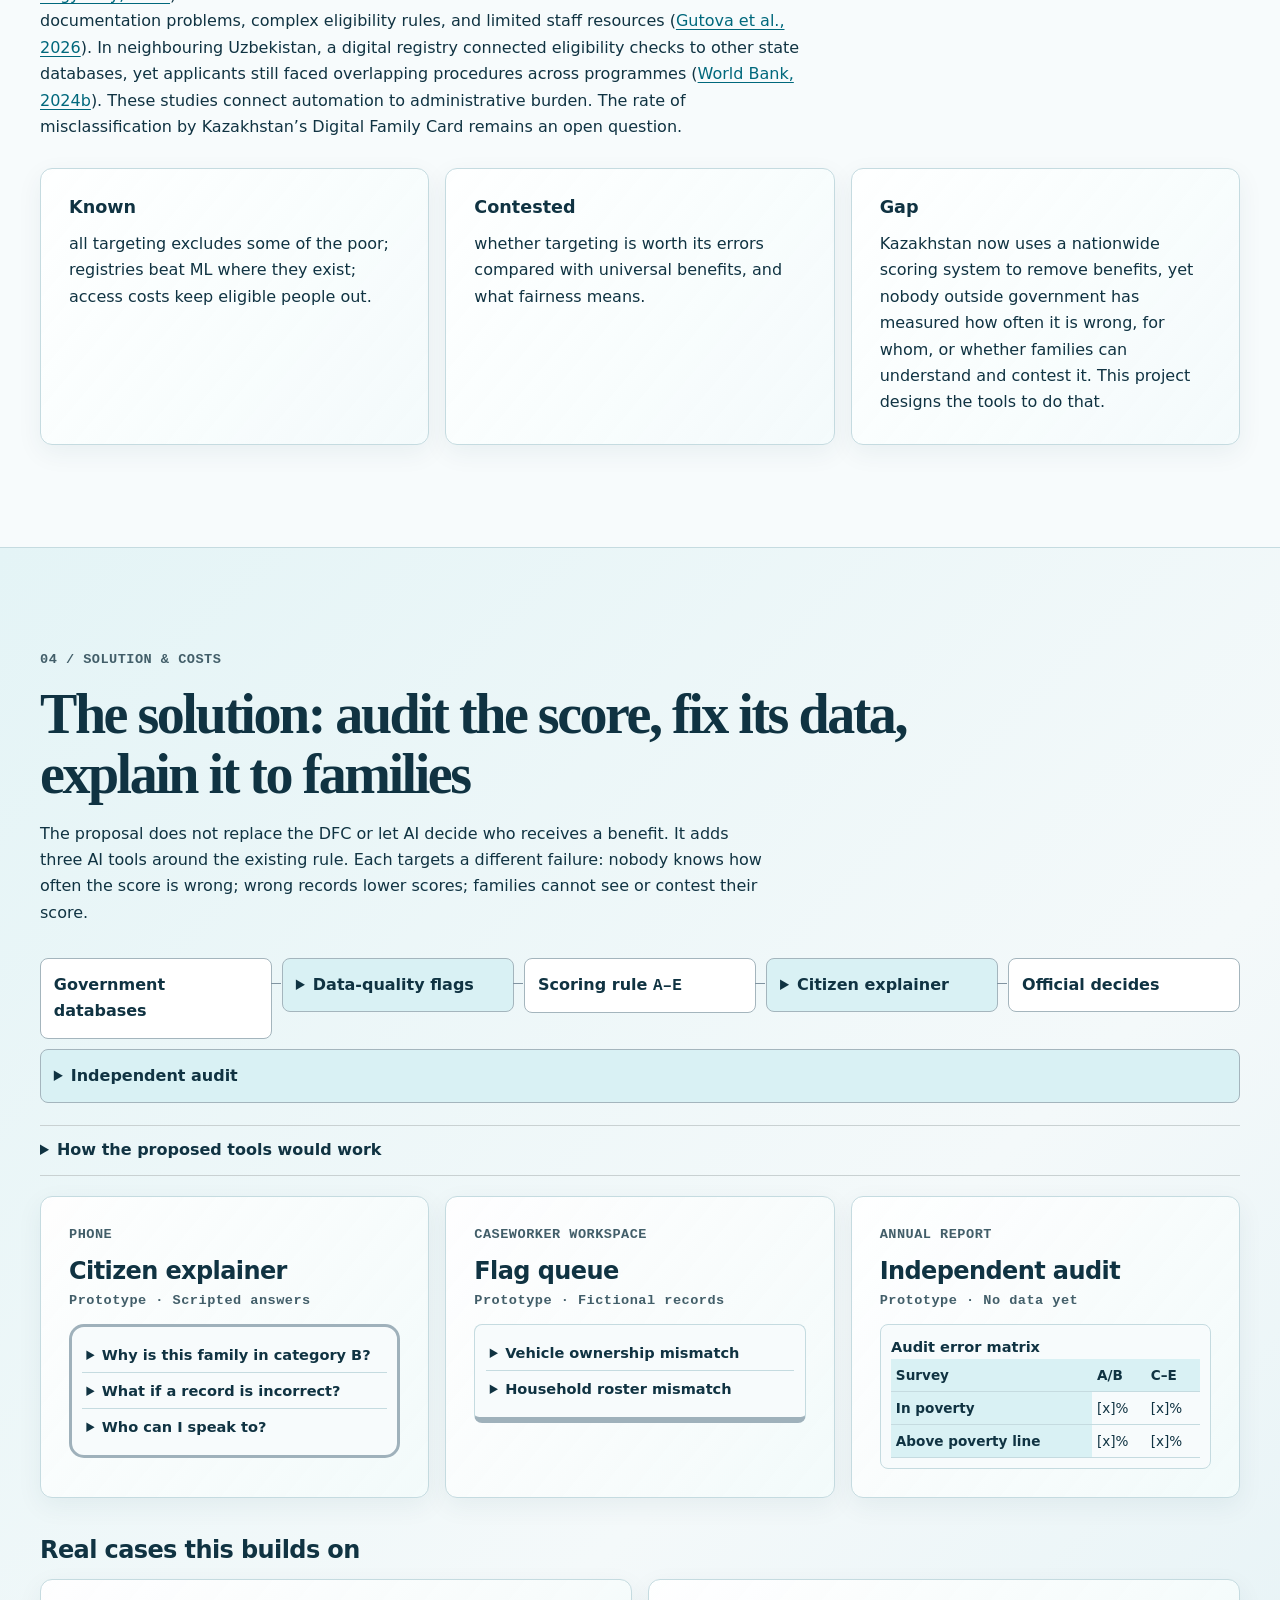
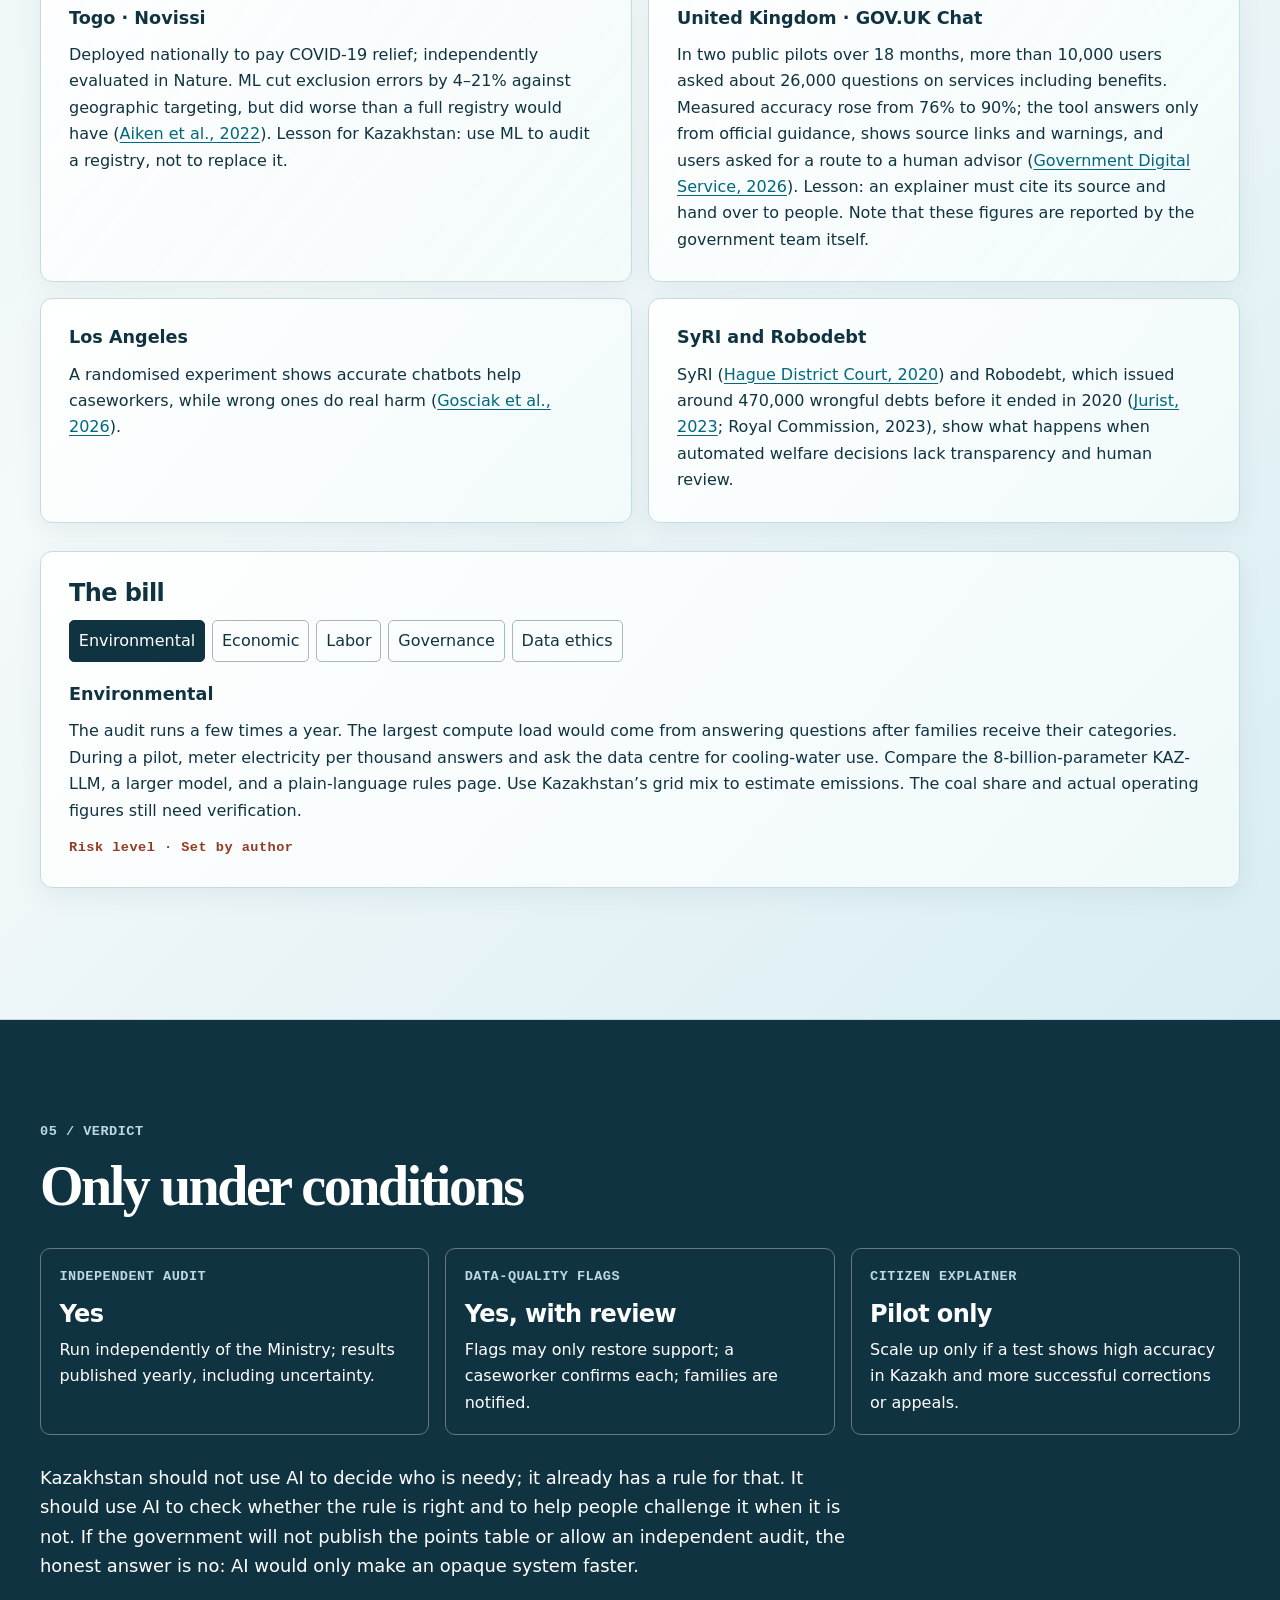
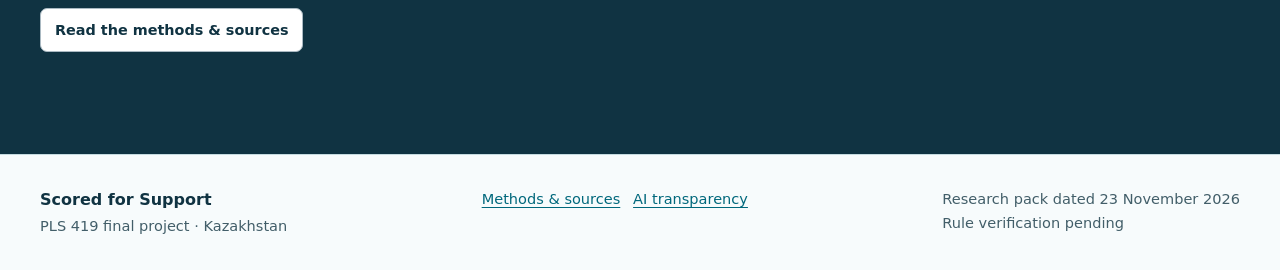
==== commit 48ced03a: "Redesign citizen welfare guide and visualize purchasing power" ====
--- a/docs/index.html
+++ b/docs/index.html
@@ -33,12 +33,22 @@
   <div class="shell hero-grid">
     <div>
       <p class="eyebrow"><span></span> Kazakhstan · Social assistance</p>
-      <h1>Who does Kazakhstan’s welfare algorithm <em>miss?</em></h1>
-      <div class="hero-copy"><p>October 2026. Families across Kazakhstan began receiving notices: from 1 January, some of the benefits they count on (the payment when a baby is born, the monthly childcare allowance) would depend on a letter of the alphabet. A, B, C, D or E. The letter is not chosen by a social worker. It is calculated by the Digital Family Card, a government system that reads more than six million families' records from state databases and turns them into a score.</p>
-<p>A family in category A or B loses the listed benefits. A family that earns one tenge more than a line on a table can jump from C to B. A family whose old car is still registered, or whose income is paid in cash, may be scored as richer or poorer than it really is.</p>
-<p>This site asks a simple question with a complicated answer: who does the algorithm miss, and can AI help Kazakhstan see them?</p></div>
-      <div class="actions"><a class="button primary" href="#problem">Read the policy problem</a><a class="button secondary" href="#simulator">Open the score simulator</a></div>
-    </div>
+      <h1>Understand your family’s <em>welfare score.</em></h1>
+      <div class="hero-copy">Explore how a change in income or a mistake in a record could affect support for a family in Kazakhstan. Try an example before checking your own records.</div>
+      <div class="actions"><a class="button primary" href="#simulator">Open the score simulator</a><a class="button secondary" href="#record-check">Prepare a record check</a></div>
+    </div>
+    <div class="city-photo" aria-hidden="true"></div>
+
+  </div>
+
+</section>
+<div class="arc"><nav class="shell arc-links" aria-label="Research sections">
+<a class="arc-link" href="#problem"><span>01</span>Problem</a><a class="arc-link" href="#data"><span>02</span>Background &amp; data</a><a class="arc-link" href="#research"><span>03</span>Research</a><a class="arc-link" href="#solution"><span>04</span>Solution &amp; costs</a><a class="arc-link" href="#verdict"><span>05</span>Verdict</a></nav></div>
+
+<section class="chapter shell" id="problem">
+  <header class="chapter-heading"><p class="eyebrow">01 / Problem</p><h2>A score now decides who is needy</h2></header>
+  <div class="issue-lead prose"><p><strong>The issue is exclusion from Kazakhstan’s social benefits through automated household scoring.</strong> A family can lose access to a listed payment when official records or a small change in recorded income push it into category A or B.</p></div>
+  <div class="citizen-grid">
     <aside class="case-file" aria-labelledby="sample-title">
       <header class="file-header">
         <p class="eyebrow">Illustrative case file</p>
@@ -67,17 +77,20 @@
           <a class="text-link" href="#cliff" data-income-point="at">Compare this point on the chart</a>
         </article>
       </div>
-      <p class="file-note">Uses reported points and the 2026 benefit amount. An actual award would also depend on the other eligibility rules.</p>
+      <p class="file-note">Uses reported points and the 2026 benefit amount. An actual award would also depend on the other eligibility rules. <a href="./methods/#bizmedia-kz-2026">Bizmedia.kz</a></p>
     </aside>
-  </div>
-  <div class="shell hero-source"><p>Facts used: notices to A/B recipients from 1 October 2026 (<a class="citation" href="./methods/#bizmedia-kz-2026">Bizmedia.kz, 2026</a>); five categories and A/B exclusion (<a class="citation" href="./methods/#digital-business-2026">Digital Business, 2026</a>); 6.2 million families in the DFC (<a class="citation" href="./methods/#cdb-kz-2026">Ministry of Labour via CDB.kz, 2026</a>); birth and childcare benefits on the list (<a class="citation" href="./methods/#bizmedia-kz-2026">Resolution No. 870, via Bizmedia.kz, 2026</a>). The 'one tenge' jump is Figure 1.</p></div>
-</section>
-<div class="arc"><nav class="shell arc-links" aria-label="Research sections">
-<a class="arc-link" href="#problem"><span>01</span>Problem</a><a class="arc-link" href="#data"><span>02</span>Background &amp; data</a><a class="arc-link" href="#research"><span>03</span>Research</a><a class="arc-link" href="#solution"><span>04</span>Solution &amp; costs</a><a class="arc-link" href="#verdict"><span>05</span>Verdict</a></nav></div>
-
-<section class="chapter shell" id="problem">
-  <header class="chapter-heading"><p class="eyebrow">01 / Problem</p><h2>A score now decides who is needy</h2></header>
-  <div class="issue-lead prose"><p><strong>The issue is exclusion from Kazakhstan’s social benefits through automated household scoring.</strong> A family can lose access to a listed payment when official records or a small change in recorded income push it into category A or B.</p></div>
+    <figure class="economy-card">
+      <h3>What can the birth payment buy?</h3>
+      <p class="unit">December 2020 prices · ₸</p>
+      <div class="buying-row"><span>2021</span><strong>110,846 ₸</strong>
+        <div class="bar-track"><i style="width:100.0%"></i></div>
+      </div>      <div class="buying-row"><span>2026</span><strong>94,116 ₸</strong>
+        <div class="bar-track"><i style="width:84.90698807354347%"></i></div>
+      </div>      <figcaption>Measured at the same prices, the 2026 payment bought about 15% less than the 2021 payment. When essentials cost more, families have less room to spend at other local businesses.</figcaption>
+      <a href="#inflation">Explore prices and inflation →</a>
+    </figure>
+  </div>
+  <section class="record-guide" id="record-check"><h3>Prepare a record check</h3><p>Compare the income period, household members and registered assets in your notice with your own records. Write down any difference, its date and the document that shows it. Ask the office that issued the notice which entry it used and how to request a correction.</p></section>
   <section class="decision-flow" aria-labelledby="chain-title">
     <h3 id="chain-title">From a registry entry to a benefit decision</h3>
     <ol>
@@ -91,9 +104,7 @@
     <article class="stat"><div>≈980K</div><h3>families with no official income in 2022</h3><p><a href="./methods/#undp-kazakhstan-n-d">UNDP Kazakhstan</a></p></article>
     <article class="stat"><div>₸700bn</div><h3>projected 2027 savings · about 0.35% of GDP</h3><p><a href="./methods/#zakon-kz-2026b">Zakon.kz, 2026b</a></p></article>
 </div>
-  <div class="split-content"><div class="prose"><p>From 1 January 2027, Kazakhstan will grant a group of state benefits according to a family's "level of social well-being" rather than its social status alone. Government Resolution No. 870 of 5 October 2026 lists ten benefits affected, among them the one-time birth benefit and the monthly childcare benefit for children under one and a half (<a class="citation" href="./methods/#bizmedia-kz-2026">Bizmedia.kz, 2026</a>). The Ministry of Labour describes the wider change as 14 of the 36 payments funded from the national budget (<a class="citation" href="./methods/#bizmedia-kz-2026">Bizmedia.kz, 2026</a>; <a class="citation" href="./methods/#finance-kz-2026">Finance.kz, 2026</a>). Other outlets report 39.</p>
-<p>The level of well-being is not assessed by a caseworker. The Digital Family Card (DFC) assigns it automatically from government databases, sorting every family into one of five categories, from A (high well-being) to E (economically and socially vulnerable). Families in categories A and B, with 730 points or more, lose the right to the listed benefits (<a class="citation" href="./methods/#digital-business-2026">Digital Business, 2026</a>). The DFC already holds records on 20.6 million citizens grouped into 6.2 million families (<a class="citation" href="./methods/#cdb-kz-2026">Ministry of Labour via CDB.kz, 2026</a>).</p>
-<p>The government's stated aim is fairness and savings. Prime Minister Olzhas Bektenov told the National Kurultai that wealthier people should rely on themselves, and that the new principle would save 700 billion tenge in 2027 and about 2.5 trillion over three years (<a class="citation" href="./methods/#zakon-kz-2026b">Zakon.kz, 2026b</a>). Against the forecast 2027 nominal GDP of 199.3 trillion tenge (<a class="citation" href="./methods/#government-of-kazakhstan-2026">Government of Kazakhstan, 2026</a>), 700 billion is about 0.35% of GDP: a real saving, but one the government says it will redirect to other priorities, not to debt reduction.</p><h3>Who is affected, and how it is changing</h3>
+  <div class="split-content"><div class="prose"><h3>Who is affected, and how it is changing</h3>
 <ul><li>Families near the B threshold. The score adds points in steps, so a small rise in income can move a family across the line (Section 2, Figure 1).</li><li>Families the databases cannot see clearly. UNDP, using Ministry data from 2022, reported that more than 980,000 of 5.9 million families had no official income at all (<a class="citation" href="./methods/#undp-kazakhstan-n-d">UNDP Kazakhstan, n.d.</a>). Informal earnings are invisible to a registry.</li><li>Families with outdated records. A car sold but still registered, or a relative who moved away, can change a score. In October 2026 the Minister approved new rules on the completeness and accuracy of DFC data, which shows the government sees this risk too (<a class="citation" href="./methods/#zakon-kz-2026c">Zakon.kz, 2026c</a>).</li><li>Everyone, because the rule keeps moving. The methodology was approved in 2023, amended in June 2026, and revised again after the Minister's announcement on 29 October 2026 (<a class="citation" href="./methods/#informburo-kz-2026b">Informburo.kz, 2026b</a>).</li></ul></div>
     <aside class="question prose"><h3>The social-science question</h3>
 <p><strong>When state registries define who counts as being in need, who bears the cost of missing or outdated records, and who has the power to inspect, correct or appeal a score?</strong> This matters especially for families living on informal income, families with stale registry records and households near the A/B exclusion threshold.</p>
@@ -113,9 +124,7 @@
 </div>
 <p class="meta" id="demo-result">820 points · B</p></div>
   </div>
-  <details class="disclosure prose"><summary>The published parts of the rule</summary><p>The full points table is in the legal text, which I could not open (see "What I need from you"). The table below collects what the Ministry and the press have published, with how far each item can be trusted.</p>
-<div class="table-wrap" tabindex="0" role="region" aria-label="Research table"><table><thead><tr><th scope="col">Indicator</th><th scope="col">Points reported</th><th scope="col">Source</th><th scope="col">Rating</th></tr></thead><tbody><tr><th scope="row">Category thresholds</th><td>A ≥ 1,800 · B 730–1,799 · C −30 to 729 · D −460 to −29 · E ≤ −459</td><td>Digital Business (2026), citing Ministry document; same A/B cut-offs in 2023 draft (<a class="citation" href="./methods/#informburo-kz-2023">Informburo.kz, 2023</a>)</td><td>B</td></tr><tr><th scope="row">Income per person (in 2026 subsistence minimums, SM = 50,851 ₸)</th><td>Below poverty line 40 · poverty line–1 SM 100 · 1–2 SM 170 · 2–3 SM 280 · 3–4 SM 400 · ≥4 SM 620</td><td>Finratings (<a class="citation" href="./methods/#finratings-kz-2026">2026</a>); top band (620 at ≥4 SM) confirmed by Azattyq Rýhy (2026a)</td><td>C / D</td></tr><tr><th scope="row">Working members</th><td>One +150 · two or more +300</td><td>Finratings (<a class="citation" href="./methods/#finratings-kz-2026">2026</a>) only</td><td>D</td></tr><tr><th scope="row">Children</th><td>−50 per child, to −200 for four or more</td><td>Finratings (<a class="citation" href="./methods/#finratings-kz-2026">2026</a>) only D</td><td>D</td></tr><tr><th scope="row">Loans</th><td>Active loan −50; overdue &gt; 90 days and &gt; 1,000 ₸: −250 (one adult), −500 (all adults)</td><td>Overdue rule: June 2026 amendment (<a class="citation" href="./methods/#zakon-kz-2026a">Zakon.kz, 2026a</a>). Active loan: Azattyq Rýhy (2026a), Finratings (<a class="citation" href="./methods/#finratings-kz-2026">2026</a>)</td><td>B / C</td></tr><tr><th scope="row">Car, housing</th><td>No car −50 · no own housing −200; cars over 20 years old ignored</td><td>Azattyq Rýhy (2026a); Informburo.kz (2026b)</td><td>C</td></tr><tr><th scope="row">Not counted as income</th><td>State benefits, alimony, housing aid, birth payments, charity, Otbasy Bank housing savings</td><td>Ministry of Labour via Informburo.kz (2026b)</td><td>B</td></tr></tbody></table></div>
-<p>Point values come from before the 29 October 2026 revision and may have changed. One outlet reported seven categories rather than five (<a class="citation" href="./methods/#azattyq-ryhy-2026a">Azattyq Rýhy, 2026a</a>); every other source says five.</p></details>
+  <details class="disclosure prose"><summary>The published parts of the rule</summary><p>Point values come from before the 29 October 2026 revision and may have changed. One outlet reported seven categories rather than five (<a class="citation" href="./methods/#azattyq-ryhy-2026a">Azattyq Rýhy, 2026a</a>); every other source says five.</p><a href="./methods/#score-rule">The published parts of the rule</a></details>
 
   <figure class="panel chart-card" id="cliff">
     <h3>Figure 1 · One tenge can change a family's category</h3>
@@ -130,7 +139,7 @@
     <figcaption class="prose"><p>Figure 1. Score of a family of three (two earners, one child) at different per-person incomes, using the points reported above. Own calculation. Archetype, not a real family. Source of rules: Finratings (<a class="citation" href="./methods/#finratings-kz-2026">2026</a>), Azattyq Rýhy (2026a), Digital Business (2026). Subsistence minimum: Kapital.kz (2025).</p><p id="cliff-summary"></p></figcaption>
     <details class="disclosure"><summary>Show chart data</summary><div class="table-wrap" id="cliff-table"></div></details>
   </figure>
-  <div class="prose reading-width"><p>The rule works in steps. For this family, every income band below four subsistence minimums leaves them in category C. Cross 203,404 tenge per person and their income points jump from 400 to 620, the score rises from 650 to 870, and the family moves into B. In 2026 that would have cost it the birth benefit of 164,350 tenge for a new child (<a class="citation" href="./methods/#nur-kz-2026">NUR.kz, 2026</a>). Economists call this a notch: a small gain in income produces a large loss in support. The rule also counts income per person without any adjustment for household size, which treats a family of six like six single people.</p></div>
+
 
   <section class="simulator panel" id="simulator" aria-labelledby="simulator-title">
     <header><p class="eyebrow">Interactive scorecard</p><h3 id="simulator-title">Score a family yourself</h3>
@@ -208,11 +217,10 @@
     <canvas id="benefit-chart" aria-hidden="true"></canvas>
     <div class="range-control"><label for="inflation-rate">2026 inflation assumption <output id="inflation-value" for="inflation-rate">10%</output></label><input type="range" id="inflation-rate" min="0" max="20" value="10"><div class="range-ends"><span>0%</span><span>20%</span></div></div>
     <p class="benefit-status" id="projection" aria-live="polite"></p>
-    <figcaption class="prose"><p>Figure 2. One-time birth benefit for a first to third child, nominal and in December-2020 prices. Own calculation. Benefit = 38 × MRP (MRP: CDB.kz, n.d.; <a class="citation" href="./methods/#zakon-kz-2025">Zakon.kz, 2025</a>). Prices: December-on-December CPI, Bureau of National Statistics (<a class="citation" href="./methods/#bureau-of-national-statistics-of-kazakhstan-2024">2024</a>, <a class="citation" href="./methods/#bureau-of-national-statistics-of-kazakhstan-2026">2026</a>).</p><p>The January 2026 benefit was ₸164,350, equivalent to ₸94,116 in December 2020 prices.</p></figcaption>
+    <figcaption class="prose"><p>Figure 2. One-time birth benefit for a first to third child, nominal and in December-2020 prices. Own calculation. Benefit = 38 × MRP (MRP: CDB.kz, n.d.; <a class="citation" href="./methods/#zakon-kz-2025">Zakon.kz, 2025</a>). Prices: December-on-December CPI, Bureau of National Statistics (<a class="citation" href="./methods/#bureau-of-national-statistics-of-kazakhstan-2024">2024</a>, <a class="citation" href="./methods/#bureau-of-national-statistics-of-kazakhstan-2026">2026</a>).</p></figcaption>
     <details class="disclosure"><summary>Show chart data</summary><div class="table-wrap" id="benefit-table"></div></details>
   </figure>
-  <div class="prose reading-width"><p>Most of these benefits are set in monthly calculation indices (MRP). The birth benefit is 38 MRP (<a class="citation" href="./methods/#nur-kz-2026">NUR.kz, 2026</a>). Between January 2021 and January 2026 the MRP rose 48%, from 2,917 to 4,325 tenge. Over the same five years consumer prices rose about 75%: 8.4% in 2021, 20.3% in 2022, 9.8% in 2023, 8.6% in 2024 and 12.3% in 2025 (Bureau of National Statistics, 2024, 2026). In real terms the benefit fell from about 110,800 to 94,100 tenge in 2020 prices, a loss of about 15%. So while the reform debates who should get support, the support itself has been shrinking for those who keep it.</p>
-<p>Method note: January benefit values are deflated by the December-on-December CPI of the previous year. The mid-2022 MRP increase for benefits (3,180 ₸ from April) is not shown; including it would not change the trend.</p></div>
+  <div class="prose reading-width"><p>Method note: January benefit values are deflated by the December-on-December CPI of the previous year. The mid-2022 MRP increase for benefits (3,180 ₸ from April) is not shown; including it would not change the trend.</p></div>
   <h3 class="feature-heading">Where the data is silent</h3>
   <div class="gap-grid">    <details class="gap-card"><summary>The rule itself</summary><div class="prose">Sources disagree on basic facts: 30 or more than 120 source databases (<a class="citation" href="./methods/#kapital-kz-2026">Kapital.kz, 2026</a>; <a class="citation" href="./methods/#itu-2025">ITU, 2025</a>); 59, 80 or more than 100 indicators (<a class="citation" href="./methods/#azattyq-ryhy-2026b">Azattyq Rýhy, 2026b</a>; <a class="citation" href="./methods/#undp-kazakhstan-n-d">UNDP Kazakhstan, n.d.</a>; <a class="citation" href="./methods/#itu-n-d">ITU, n.d.</a>); 10, 14 or 39 benefits; five or seven categories. A citizen cannot easily find the full, current points table.</div></details>
     <details class="gap-card"><summary>Informal income</summary><div class="prose">Families paid in cash, or working abroad, look poorer or richer than they are depending on what the registries record.</div></details>
@@ -226,13 +234,9 @@
 
 <section class="chapter shell" id="research">
   <header class="chapter-heading"><p class="eyebrow">03 / Current state of research</p><h2>Four ways of studying who gets help</h2><p>Research on deciding who receives social assistance falls into four approaches. Each answers a different question, and each leaves something the others must fill.</p></header>
-  <div class="research-grid"><article class="panel prose"><h3>1. The economics of targeting: every method makes mistakes</h3>
-<p>Economists have long compared ways of targeting the poor. Hanna and Olken (<a class="citation" href="./methods/#hanna-2018">2018</a>) show that means tests and proxy means tests (PMTs) exclude many poor households, and that the gains from targeting must be weighed against those errors and against simpler universal transfers. Testing PMTs in nine African countries, Brown, Ravallion and van de Walle (<a class="citation" href="./methods/#brown-2018">2018</a>) find they filter out the non-poor well but miss many of the poor, especially the poorest; a simple demographic scorecard often does as well. In Indonesia, Alatas et al. (<a class="citation" href="./methods/#alatas-2012">2012</a>) found community-based targeting slightly less accurate than a PMT by consumption measures, but more satisfying to local residents. McBride and Nichols (<a class="citation" href="./methods/#mcbride-2018">2018</a>) show that PMTs built to predict well out of sample, using cross-validation and ensemble methods, perform substantially better. Grosh et al. (<a class="citation" href="./methods/#grosh-2022">2022</a>) summarise the lesson for governments: no single method is best, and every choice trades accuracy against cost, speed and legitimacy.</p>
-<p>What this means for Kazakhstan: the DFC is a kind of PMT built on administrative data. The literature predicts it will make both kinds of error, and that the question is how many and for whom.</p></article><article class="panel prose"><h3>2. Machine learning and new data: better than crude rules, worse than good registries</h3>
-<p>A newer literature uses machine learning (ML) on non-traditional data. In Togo's Novissi programme, which paid COVID-19 relief, ML on mobile-phone and satellite data reduced exclusion errors by 4–21% compared with the geographic targeting options the government considered. It would have increased them by 9–35% compared with a full social registry, which Togo lacked (<a class="citation" href="./methods/#aiken-2022">Aiken et al., 2022</a>). In Afghanistan, ML on phone records identified ultra-poor households nearly as accurately as survey-based consumption measures (<a class="citation" href="./methods/#aiken-2023">Aiken et al., 2023</a>). Comparing Bangladesh and Togo, Aiken et al. (<a class="citation" href="./methods/#aiken-2025">2025</a>) find PMTs most accurate, with algorithms more cost-effective only where many households must be screened on a small budget. Working with governments in Latin America, Noriega-Campero et al. (<a class="citation" href="./methods/#noriega-campero-2020">2020</a>) show ML can improve both accuracy and fairness, but institutions disagreed on what "fair" should mean.</p>
-<p>What this means for Kazakhstan: Kazakhstan already has something close to a full registry. The evidence suggests ML should not replace the DFC but could check it, for example by measuring its errors against survey data.</p></article><article class="panel prose"><h3>3. Access and administrative burden: eligible people still miss out</h3>
-<p>Being eligible is not the same as receiving help. Ko and Moffitt (<a class="citation" href="./methods/#ko-2022">2022</a>) review take-up worldwide and find that information gaps, stigma and administrative barriers leave many eligible people without benefits. Herd and Moynihan (<a class="citation" href="./methods/#herd-2018">2018</a>) call these learning, compliance and psychological costs "administrative burden", and show they fall hardest on those with the least time and resources. New work tests whether AI can lower these costs. In a randomised experiment with Los Angeles caseworkers, accurate chatbot suggestions raised the accuracy of answers on benefit eligibility by 27 percentage points, but wrong suggestions sharply reduced accuracy on questions caseworkers would otherwise have got right (<a class="citation" href="./methods/#gosciak-2026">Gosciak et al., 2026</a>).</p></article><article class="panel prose"><h3>4. Critical and sociotechnical research: who controls the score</h3>
-<p>A fourth approach asks what scoring does to citizens and the state. Eubanks (2018) documents how automated eligibility systems in the United States shifted risk onto poor families. Selbst et al. (<a class="citation" href="./methods/#selbst-2019">2019</a>) warn that fairness cannot be engineered into a model in isolation from the institution that uses it. Scott (<a class="citation" href="./methods/#scott-1998">1998</a>) explains why states simplify people into categories they can administer. Legal cases show the stakes: a Dutch court halted the SyRI welfare-risk system in 2020 for violating the right to private life (<a class="citation" href="./methods/#hague-district-court-2020">Hague District Court, 2020</a>), and Australia's Royal Commission found the Robodebt scheme's automated debts inaccurate and unlawful (<a class="citation" href="./methods/#royal-commission-into-the-robodebt-scheme-2023">Royal Commission into the Robodebt Scheme, 2023</a>).</p></article></div>
+  <div class="research-grid"><details class="panel prose"><summary>1. The economics of targeting: every method makes mistakes</summary><p>Economists have long compared ways of targeting the poor. Hanna and Olken (<a class="citation" href="./methods/#hanna-2018">2018</a>) show that means tests and proxy means tests (PMTs) exclude many poor households, and that the gains from targeting must be weighed against those errors and against simpler universal transfers. Testing PMTs in nine African countries, Brown, Ravallion and van de Walle (<a class="citation" href="./methods/#brown-2018">2018</a>) find they filter out the non-poor well but miss many of the poor, especially the poorest; a simple demographic scorecard often does as well. In Indonesia, Alatas et al. (<a class="citation" href="./methods/#alatas-2012">2012</a>) found community-based targeting slightly less accurate than a PMT by consumption measures, but more satisfying to local residents. McBride and Nichols (<a class="citation" href="./methods/#mcbride-2018">2018</a>) show that PMTs built to predict well out of sample, using cross-validation and ensemble methods, perform substantially better. Grosh et al. (<a class="citation" href="./methods/#grosh-2022">2022</a>) summarise the lesson for governments: no single method is best, and every choice trades accuracy against cost, speed and legitimacy.</p>
+<p>What this means for Kazakhstan: the DFC is a kind of PMT built on administrative data. The literature predicts it will make both kinds of error, and that the question is how many and for whom.</p></details><details class="panel prose"><summary>2. Machine learning and new data: better than crude rules, worse than good registries</summary><p>A newer literature uses machine learning (ML) on non-traditional data. In Togo's Novissi programme, which paid COVID-19 relief, ML on mobile-phone and satellite data reduced exclusion errors by 4–21% compared with the geographic targeting options the government considered. It would have increased them by 9–35% compared with a full social registry, which Togo lacked (<a class="citation" href="./methods/#aiken-2022">Aiken et al., 2022</a>). In Afghanistan, ML on phone records identified ultra-poor households nearly as accurately as survey-based consumption measures (<a class="citation" href="./methods/#aiken-2023">Aiken et al., 2023</a>). Comparing Bangladesh and Togo, Aiken et al. (<a class="citation" href="./methods/#aiken-2025">2025</a>) find PMTs most accurate, with algorithms more cost-effective only where many households must be screened on a small budget. Working with governments in Latin America, Noriega-Campero et al. (<a class="citation" href="./methods/#noriega-campero-2020">2020</a>) show ML can improve both accuracy and fairness, but institutions disagreed on what "fair" should mean.</p>
+<p>What this means for Kazakhstan: Kazakhstan already has something close to a full registry. The evidence suggests ML should not replace the DFC but could check it, for example by measuring its errors against survey data.</p></details><details class="panel prose"><summary>3. Access and administrative burden: eligible people still miss out</summary><p>Being eligible is not the same as receiving help. Ko and Moffitt (<a class="citation" href="./methods/#ko-2022">2022</a>) review take-up worldwide and find that information gaps, stigma and administrative barriers leave many eligible people without benefits. Herd and Moynihan (<a class="citation" href="./methods/#herd-2018">2018</a>) call these learning, compliance and psychological costs "administrative burden", and show they fall hardest on those with the least time and resources. New work tests whether AI can lower these costs. In a randomised experiment with Los Angeles caseworkers, accurate chatbot suggestions raised the accuracy of answers on benefit eligibility by 27 percentage points, but wrong suggestions sharply reduced accuracy on questions caseworkers would otherwise have got right (<a class="citation" href="./methods/#gosciak-2026">Gosciak et al., 2026</a>).</p></details><details class="panel prose"><summary>4. Critical and sociotechnical research: who controls the score</summary><p>A fourth approach asks what scoring does to citizens and the state. Eubanks (2018) documents how automated eligibility systems in the United States shifted risk onto poor families. Selbst et al. (<a class="citation" href="./methods/#selbst-2019">2019</a>) warn that fairness cannot be engineered into a model in isolation from the institution that uses it. Scott (<a class="citation" href="./methods/#scott-1998">1998</a>) explains why states simplify people into categories they can administer. Legal cases show the stakes: a Dutch court halted the SyRI welfare-risk system in 2020 for violating the right to private life (<a class="citation" href="./methods/#hague-district-court-2020">Hague District Court, 2020</a>), and Australia's Royal Commission found the Robodebt scheme's automated debts inaccurate and unlawful (<a class="citation" href="./methods/#royal-commission-into-the-robodebt-scheme-2023">Royal Commission into the Robodebt Scheme, 2023</a>).</p></details></div>
   <div class="prose reading-width regional"><h3>Kazakhstan and the region</h3>
 <p>Evidence on Kazakhstan comes mostly from evaluations by international organisations: UNICEF's evaluation of child and family social protection for 2015–2020, which reports that the number of children among social assistance recipients fell sharply after 2018 reforms (<a class="citation" href="./methods/#unicef-kazakhstan-n-d">UNICEF Kazakhstan, n.d.</a>), and the World Bank's 2024 Poverty and Equity Assessment, prepared with the government's planning agency (<a class="citation" href="./methods/#world-bank-2024a">World Bank, 2024a</a>). The DFC has won prizes from the World Government Summit and ITU (<a class="citation" href="./methods/#undp-kazakhstan-2024">UNDP Kazakhstan, 2024</a>), but prizes are not evaluations. I found no independent, peer-reviewed study of how accurately the DFC scores families.</p>
 <p>In Kazakhstan, an econometric study found that existing targeted assistance had a limited effect on living standards and identified low awareness, especially in rural areas (<a class="citation" href="./methods/#daulieva-2024">Daulieva and Sagynbay, 2024</a>). Interviews with caseworkers and observations at service centres identified documentation problems, complex eligibility rules, and limited staff resources (<a class="citation" href="./methods/#gutova-2026">Gutova et al., 2026</a>). In neighbouring Uzbekistan, a digital registry connected eligibility checks to other state databases, yet applicants still faced overlapping procedures across programmes (<a class="citation" href="./methods/#world-bank-2024b">World Bank, 2024b</a>). These studies connect automation to administrative burden. The rate of misclassification by Kazakhstan’s Digital Family Card remains an open question.</p></div>
@@ -252,8 +256,7 @@
     <div class="pipeline-step">Official decides</div>
     <details class="pipeline-step tool audit"><summary>Independent audit</summary><p>Measures how often the DFC category disagrees with measured poverty, by region and family type</p><p>Supreme Audit Chamber or a university, independent of the Ministry</p><p>Auditors interpret; no individual decisions</p></details>
   </div>
-  <details class="disclosure prose"><summary>How the proposed tools would work</summary><div class="table-wrap" tabindex="0" role="region" aria-label="Research table"><table><thead><tr><th scope="col"></th><th scope="col">Independent audit</th><th scope="col">Data-quality flags</th><th scope="col">Citizen explainer</th></tr></thead><tbody><tr><th scope="row">What it does</th><td>Measures how often the DFC category disagrees with measured poverty, by region and family type</td><td>Flags records that look outdated or wrong before they affect a score</td><td>Explains a family's score in Kazakh or Russian and how to correct or appeal it</td></tr><tr><th scope="row">AI used</th><td>Supervised ML trained on Household Budget Survey data, compared with DFC categories</td><td>Record linkage and anomaly detection (e.g. a car with no tax or insurance for years)</td><td>Language model answering only from the published rule and the family's own record (retrieval)</td></tr><tr><th scope="row">Run by</th><td>Supreme Audit Chamber or a university, independent of the Ministry</td><td>Ministry caseworkers inside the DFC</td><td>Ministry, through eGov Mobile</td></tr><tr><th scope="row">Reaches</th><td>Parliament, Ministry, public (yearly report)</td><td>Families who may be misclassified</td><td>Every family told its category</td></tr><tr><th scope="row">Human control</th><td>Auditors interpret; no individual decisions</td><td>A caseworker confirms every flag; family is told</td><td>Never decides; one tap to a human officer</td></tr></tbody></table></div>
-<p>Design rule: AI is never on the path that removes a benefit. A data-quality flag can only trigger a review that may restore support. This avoids the pattern of the Dutch SyRI system, where data-linking was used to hunt for fraud.</p>
+  <details class="disclosure prose"><summary>How the proposed tools would work</summary><p>Design rule: AI is never on the path that removes a benefit. A data-quality flag can only trigger a review that may restore support. This avoids the pattern of the Dutch SyRI system, where data-linking was used to hunt for fraud.</p>
 <p>The explainer could run on ISSAI KAZ-LLM, the open-source model released by Nazarbayev University's Institute of Smart Systems and AI in December 2024 for Kazakh, Russian and English (<a class="citation" href="./methods/#issai-2024">ISSAI, 2024</a>). A local model keeps citizens' data inside Kazakhstan.</p></details>
   <div class="prototype-grid">
     <article class="panel prototype">
@@ -275,7 +278,7 @@
 <p>In two public pilots over 18 months, more than 10,000 users asked about 26,000 questions on services including benefits. Measured accuracy rose from 76% to 90%; the tool answers only from official guidance, shows source links and warnings, and users asked for a route to a human advisor (<a class="citation" href="./methods/#government-digital-service-2026">Government Digital Service, 2026</a>). Lesson: an explainer must cite its source and hand over to people. Note that these figures are reported by the government team itself.</p></article><article class="panel prose "><h4>Los Angeles</h4>
 <p>A randomised experiment shows accurate chatbots help caseworkers, while wrong ones do real harm (<a class="citation" href="./methods/#gosciak-2026">Gosciak et al., 2026</a>).</p></article><article class="panel prose warning-card"><h4>SyRI and Robodebt</h4>
 <p>SyRI (<a class="citation" href="./methods/#hague-district-court-2020">Hague District Court, 2020</a>) and Robodebt, which issued around 470,000 wrongful debts before it ended in 2020 (<a class="citation" href="./methods/#jurist-2023">Jurist, 2023</a>; Royal Commission, 2023), show what happens when automated welfare decisions lack transparency and human review.</p></article></div>
-  <details class="disclosure prose"><summary>Optional: test the explainer yourself</summary><p>Give a real model (KAZ-LLM, Claude or ChatGPT) the published points rule and ten archetype families whose correct category you have calculated. Ask in Kazakh and Russian: "What category is this family, and why?" Record how many categories and explanations it gets right. [MISSING: optional experiment results.]</p></details>
+
   <section class="panel bill" aria-labelledby="bill-title">
     <h3 id="bill-title">The bill</h3>
     <div class="tab-list" id="bill-tabs" aria-label="Costs and risks" hidden>
--- a/docs/static/site.css
+++ b/docs/static/site.css
@@ -305,3 +305,52 @@
   .menu-button { margin-inline-start: auto; }
   .language-switch { width: max-content; max-width: 100%; margin-inline-start: 0; }
 }
+
+:root {
+  --ink: #103342; --muted: #425e69; --paper: #f7fbfc;
+  --blue: #00687c; --blue-soft: #d9f1f4; --line: #c5dbe0;
+}
+.site-header, .arc { background: rgba(247,252,253,.94); backdrop-filter: blur(16px); }
+.hero {
+  position: relative; isolation: isolate; overflow: hidden; color: white;
+  background: #063c51; padding: 0; border-bottom: 5px solid #e9b93e;
+}
+.hero-grid { min-height: clamp(26rem,39vw,38rem); align-items: center; }
+.city-photo {
+  position: absolute; inset: 0; z-index: -1;
+  background: linear-gradient(90deg,#063c51 4%,rgba(6,60,81,.95) 32%,rgba(6,60,81,.65) 51%,transparent 73%),
+              url(astana.jpg) right 37% / cover;
+}
+.hero-grid > :first-child { padding-block: clamp(2rem,5vw,5rem); }
+.hero h1 em, .hero .eyebrow { color: #ffda71; }
+.hero .eyebrow span { background: currentColor; }
+.hero-copy { font-size: 1.1rem; }
+.hero .primary { background: #ffdb71; color: #123542; border-color: transparent; }
+.hero .secondary { color: white; background: #103b4aa8; border-color: #bdd9de; backdrop-filter: blur(12px); }
+.data-section { background: linear-gradient(135deg,#e4f4f6,#f4f9fa 48%,#d9edf2); }
+.panel, .case-file { background: linear-gradient(130deg,#ffffffed,#f3fbfbd9); box-shadow: 0 8px 26px #073c5010; }
+.citizen-grid { display: grid; grid-template-columns: 1.1fr 1fr; gap: 1rem; margin-block: 1.5rem; }
+.case-file, .economy-card { border-radius: 14px; }
+.economy-card { margin: 0; background: linear-gradient(135deg,#064156,#006e7f); color: white; padding: clamp(1.25rem,3vw,2.25rem); }
+.economy-card h3 { font-family: var(--serif); font-size: 2rem; }
+.economy-card .unit { margin-block: .75rem 1rem; font-size: .86rem; }
+.buying-row { display: grid; grid-template-columns: 1fr auto; margin: 1rem 0; }
+.bar-track { grid-column: span 2; background: #ffffff26; height: .8rem; border-radius: 1rem; overflow: hidden; }
+.bar-track i { display: block; background: #8fe4ec; height: 100%; border-radius: inherit; transform-origin: left; }
+.buying-row + .buying-row i { background: #ffdb71; }
+.economy-card figcaption { margin: 1.4rem 0 .75rem; font-size: 1rem; color: white; }
+.economy-card a { color: #ffe295; }
+.record-guide { background: var(--blue-soft); border-inline-start: 4px solid var(--blue); padding: 1.4rem; }
+.record-guide p { max-width: 80ch; margin-top: .6rem; }
+@media (prefers-reduced-motion: no-preference) {
+  .hero-grid > :first-child, details[open] > p { animation: enter .55s ease-out both; }
+  .economy-card.in-view i { animation: grow .9s ease-out; }
+  @keyframes enter { from { opacity: 0; transform: translateY(.6rem); } }
+  @keyframes grow { from { transform: scaleX(0); } }
+}
+@media (max-width: 960px) {
+  .hero-grid, .citizen-grid { grid-template-columns: 1fr; }
+  .hero-grid { padding-top: 12rem; }
+  .city-photo { background: linear-gradient(0deg,#063c51 24%,rgba(6,60,81,.94) 56%,transparent 87%),url(astana.jpg) center top / cover; }
+  .hero-grid > :first-child { max-width: 38rem; }
+}
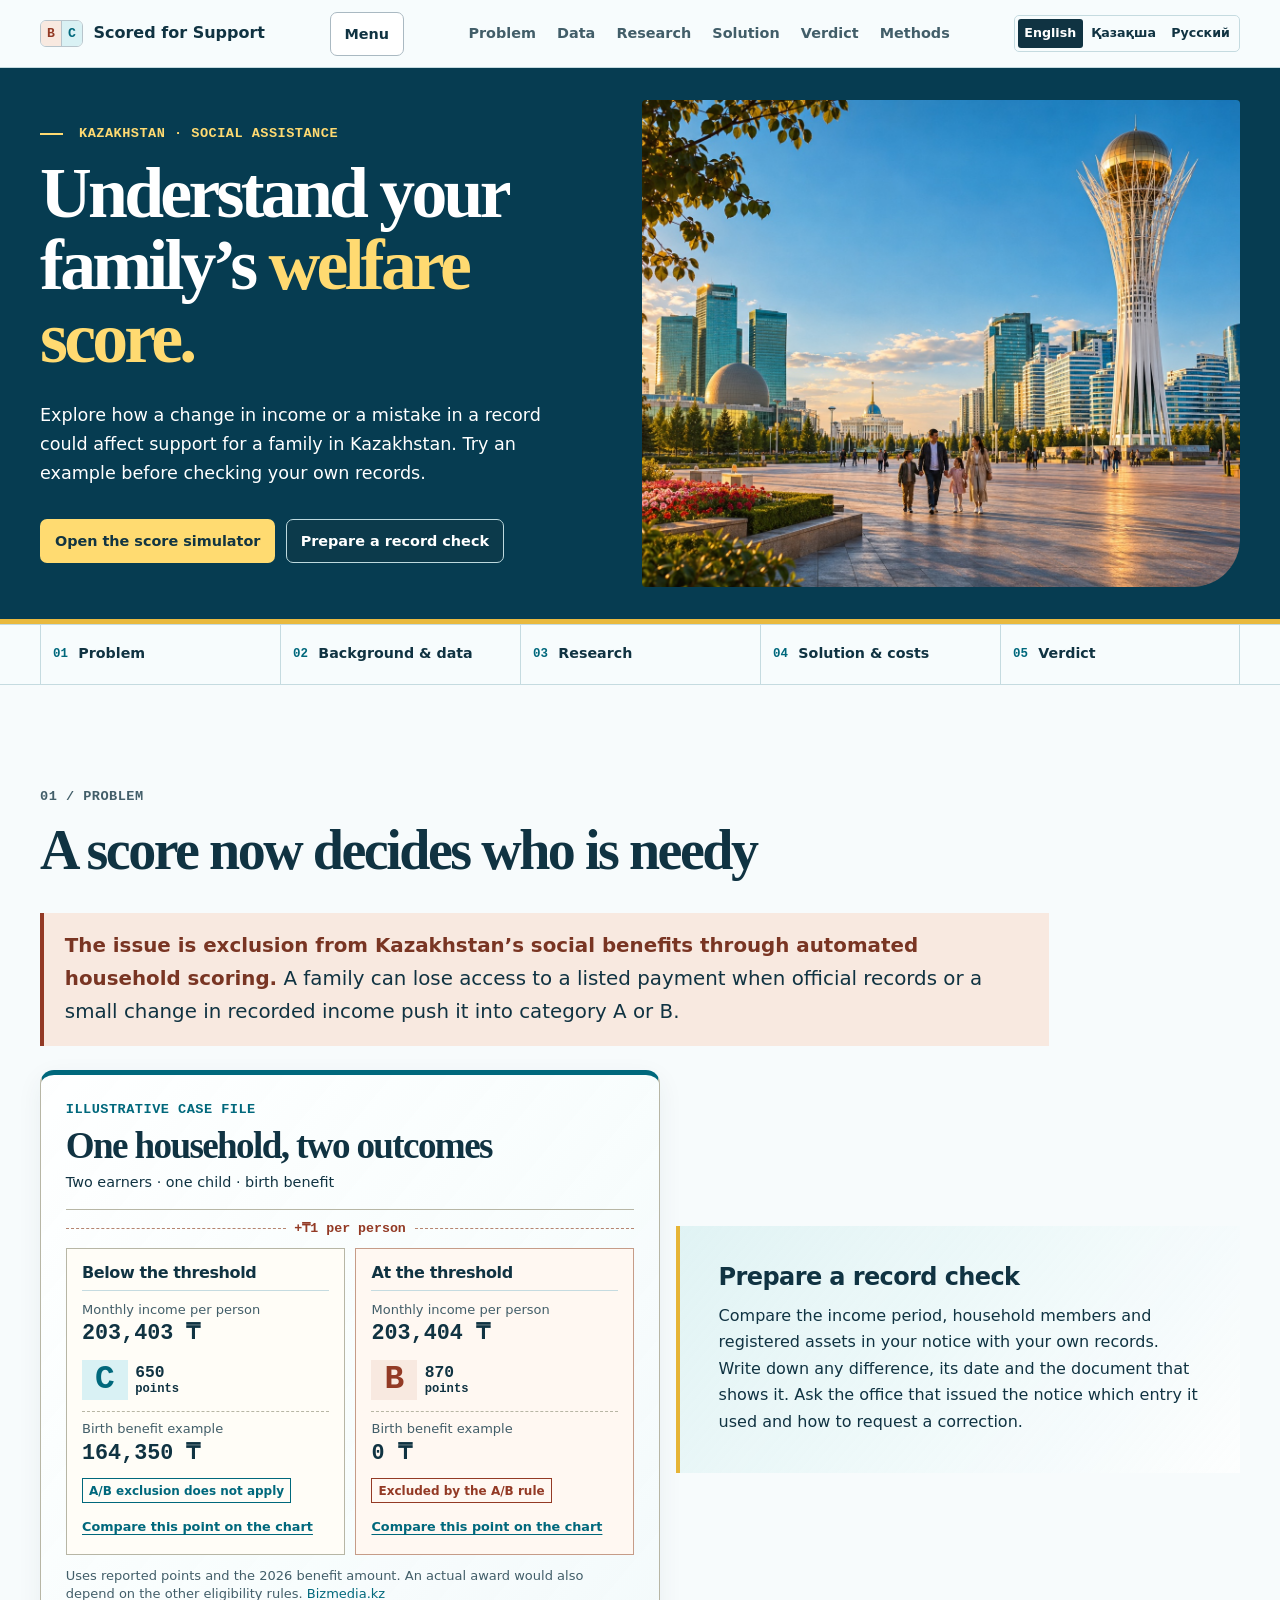
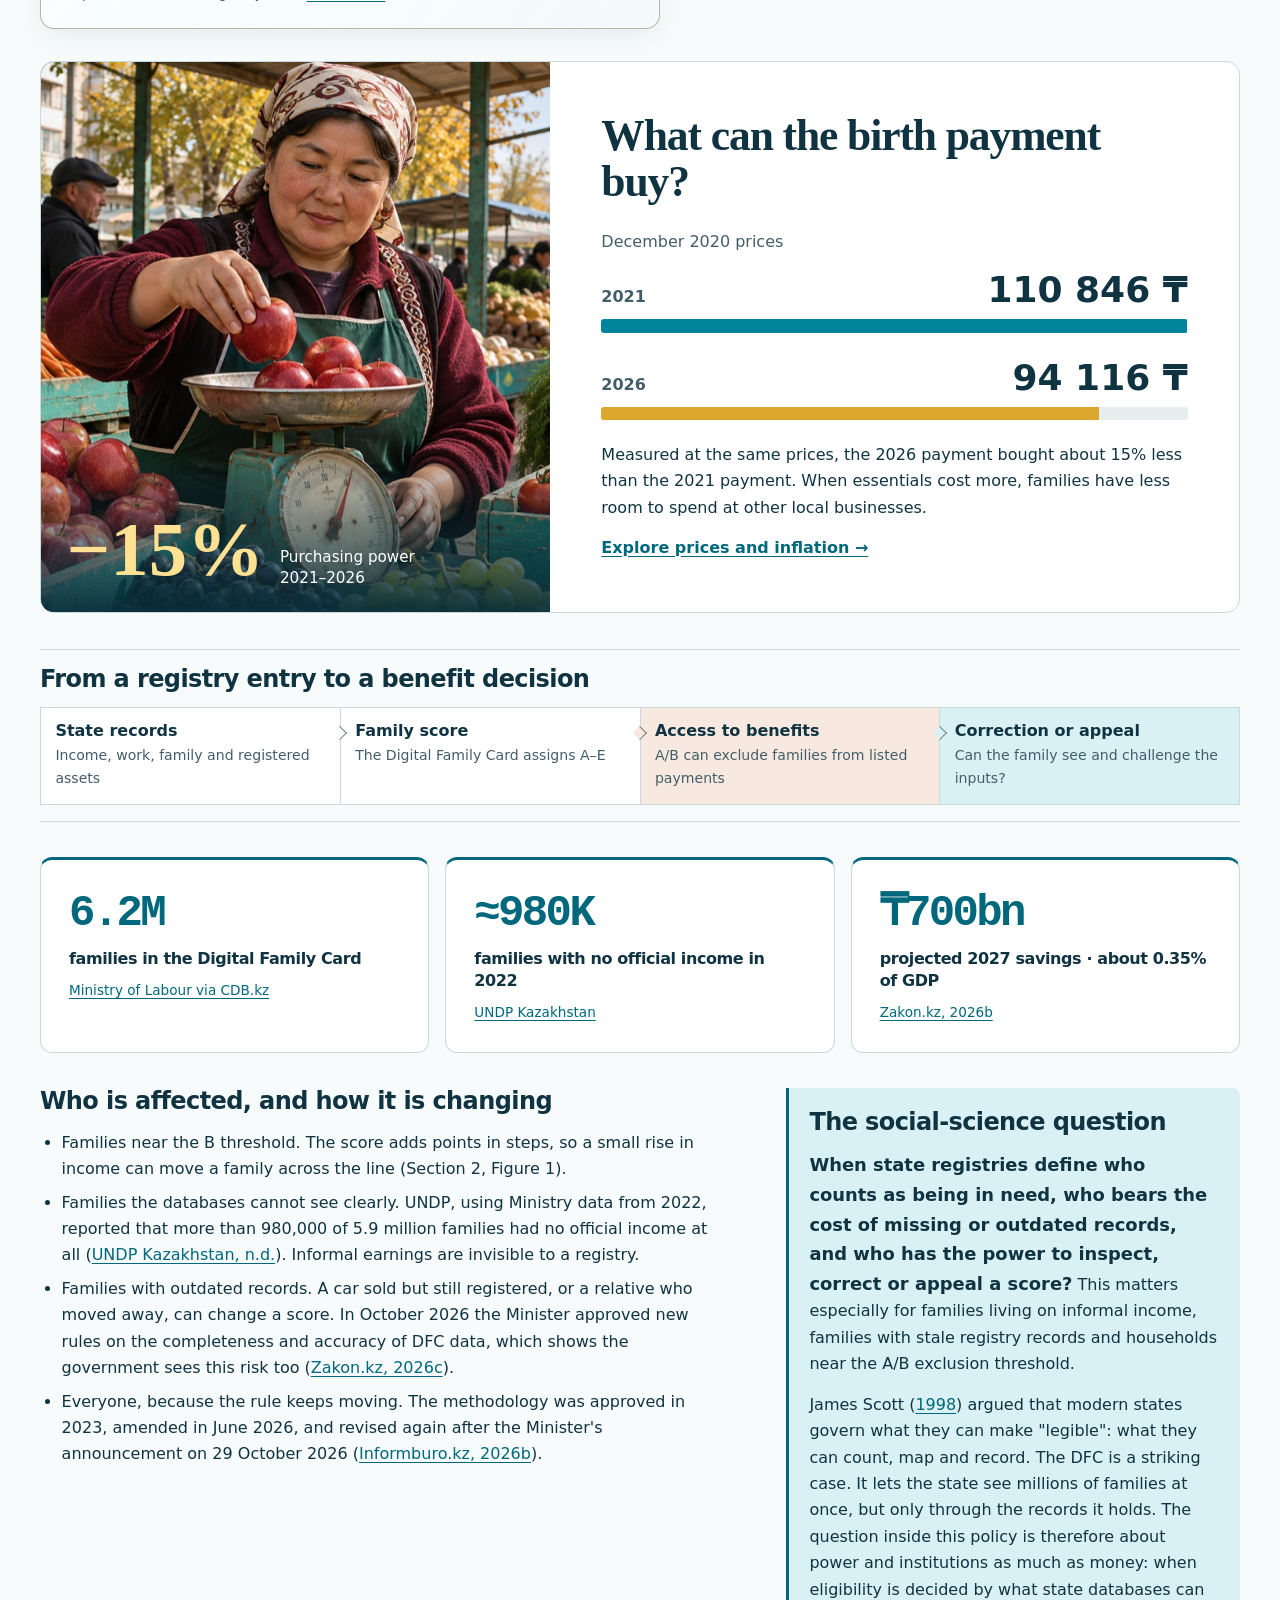
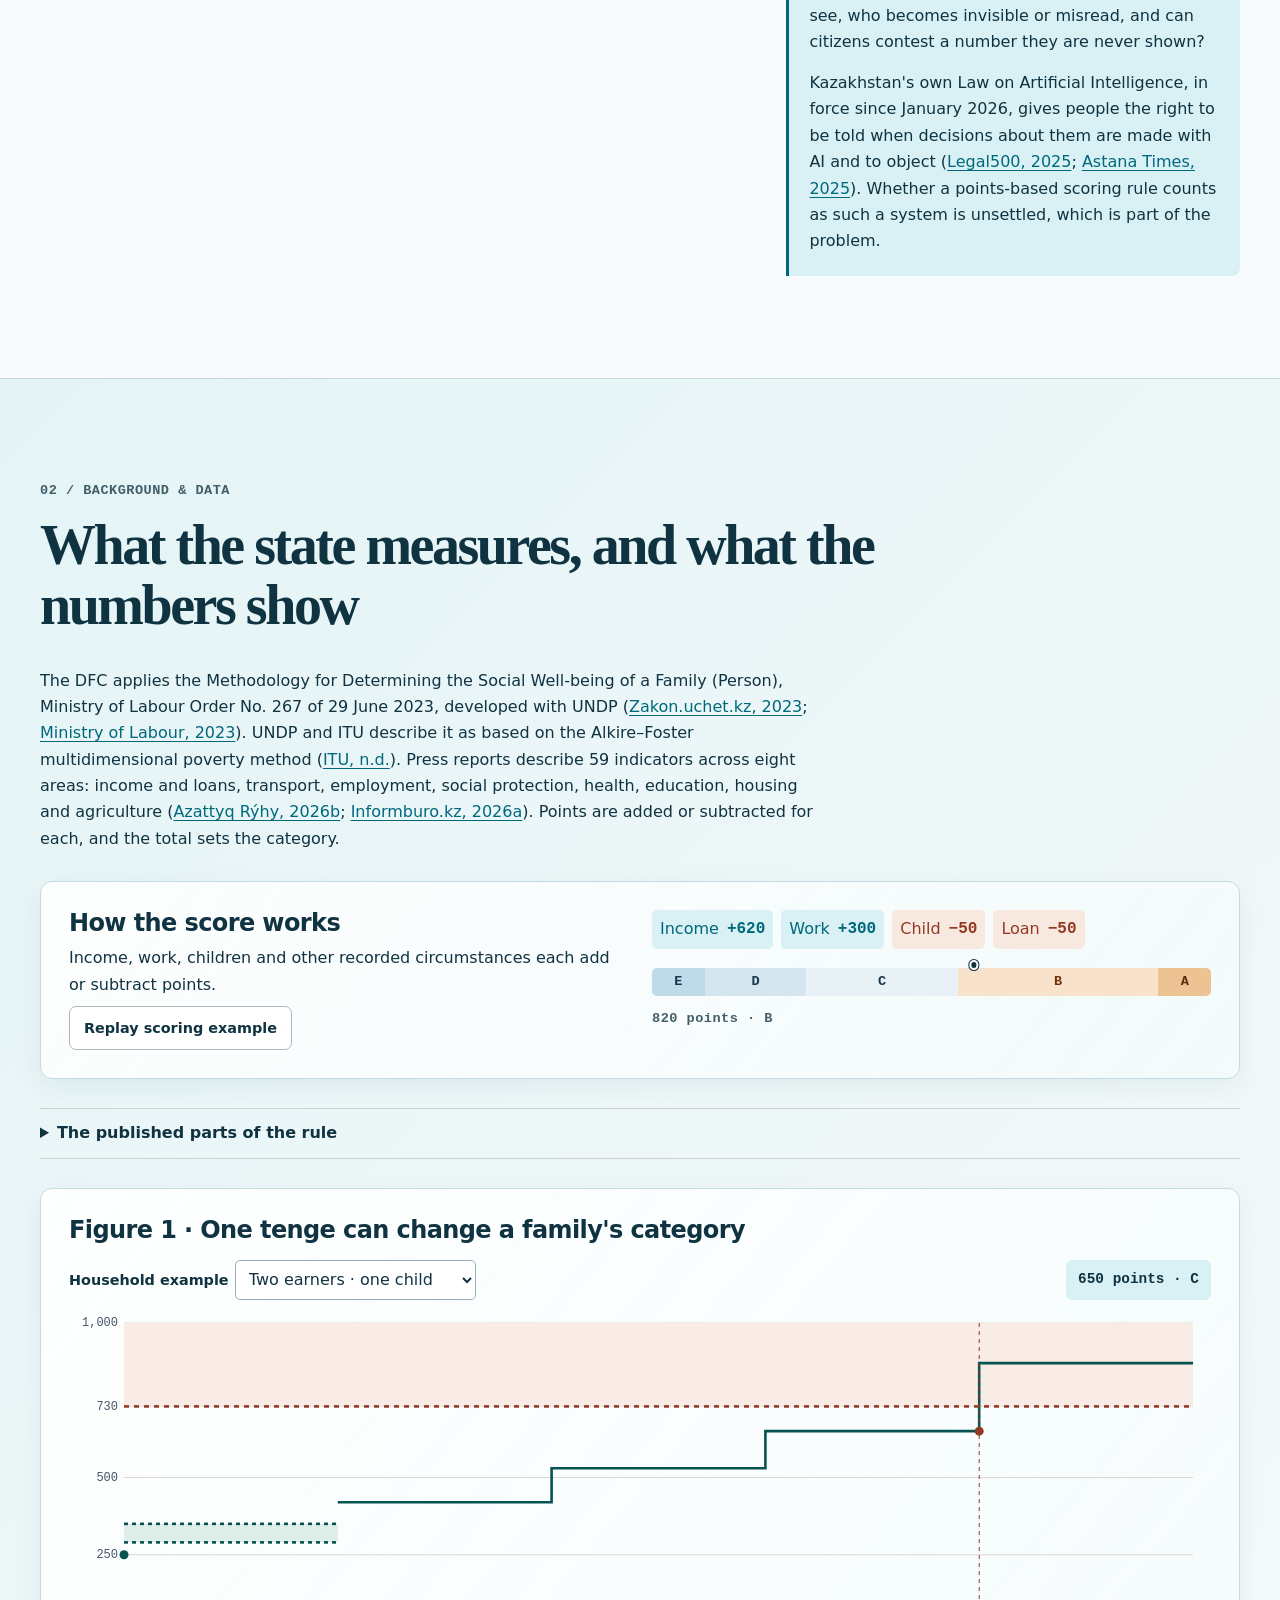
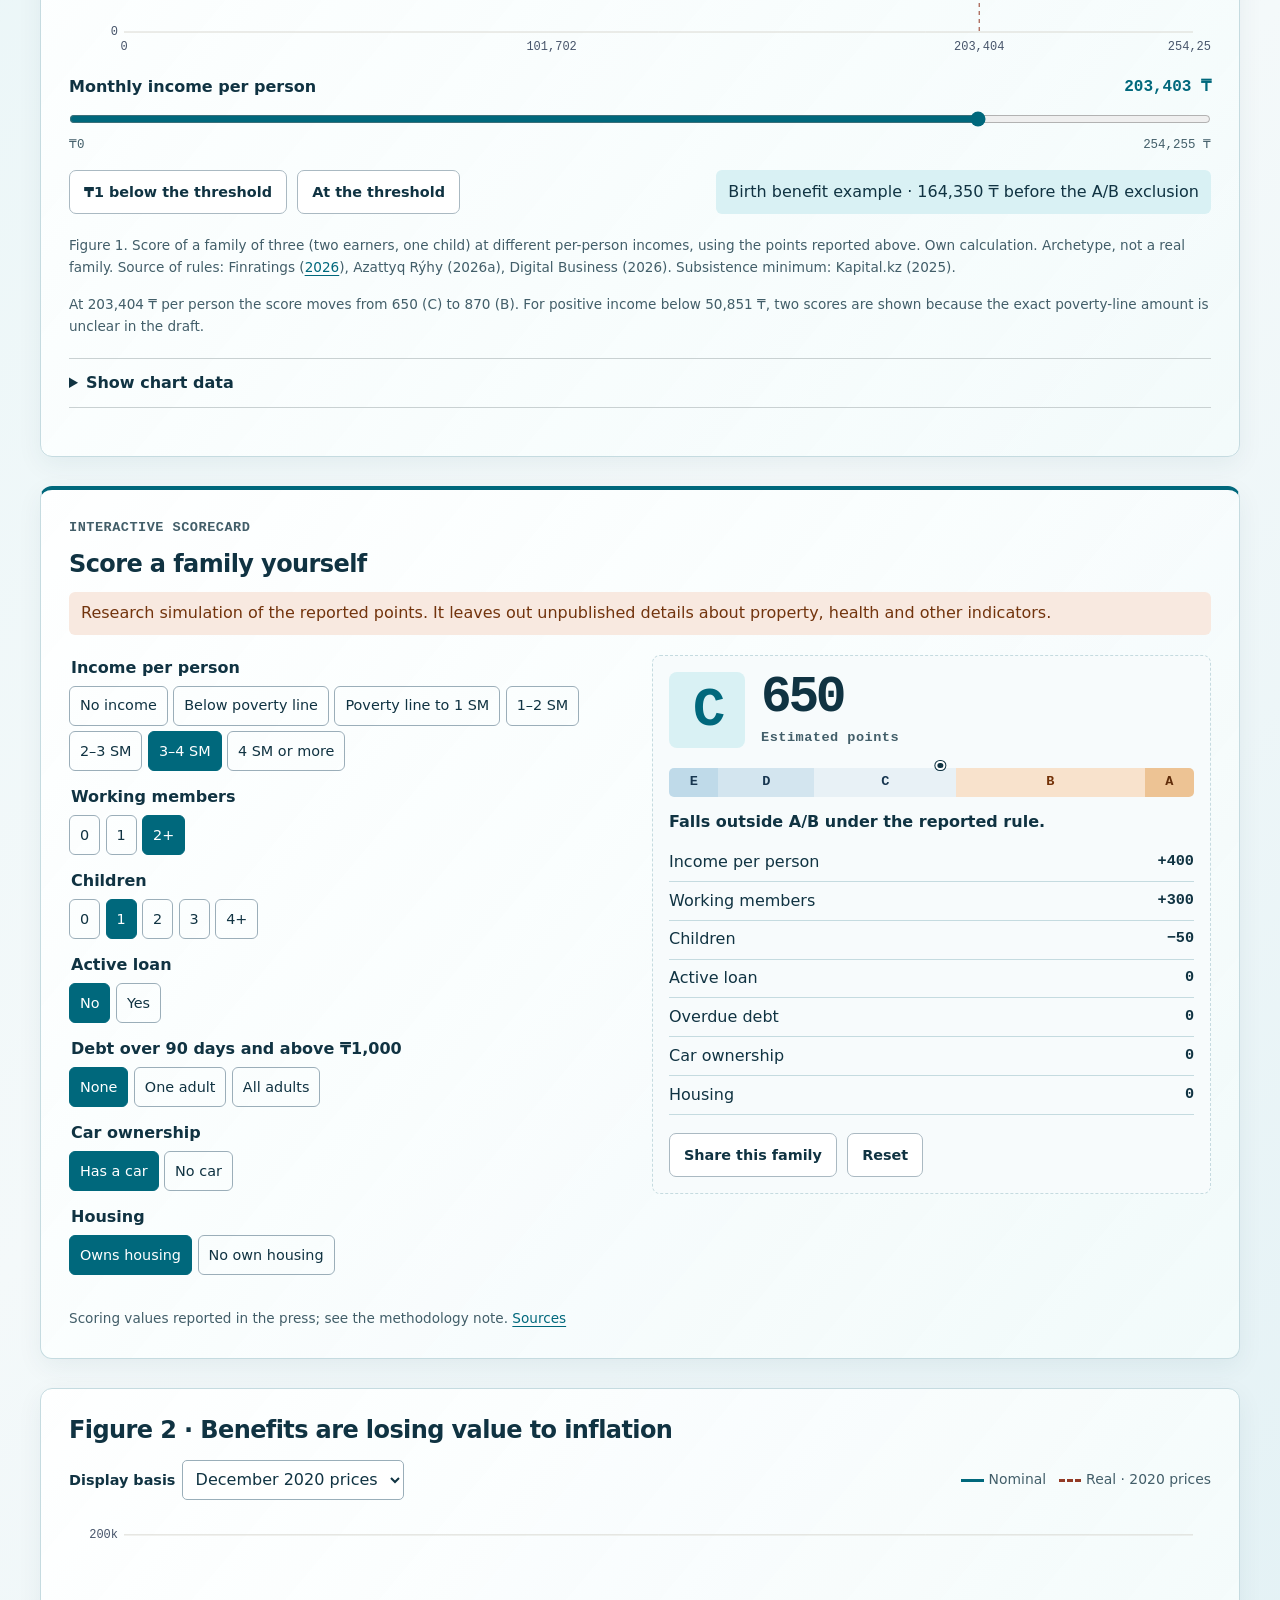
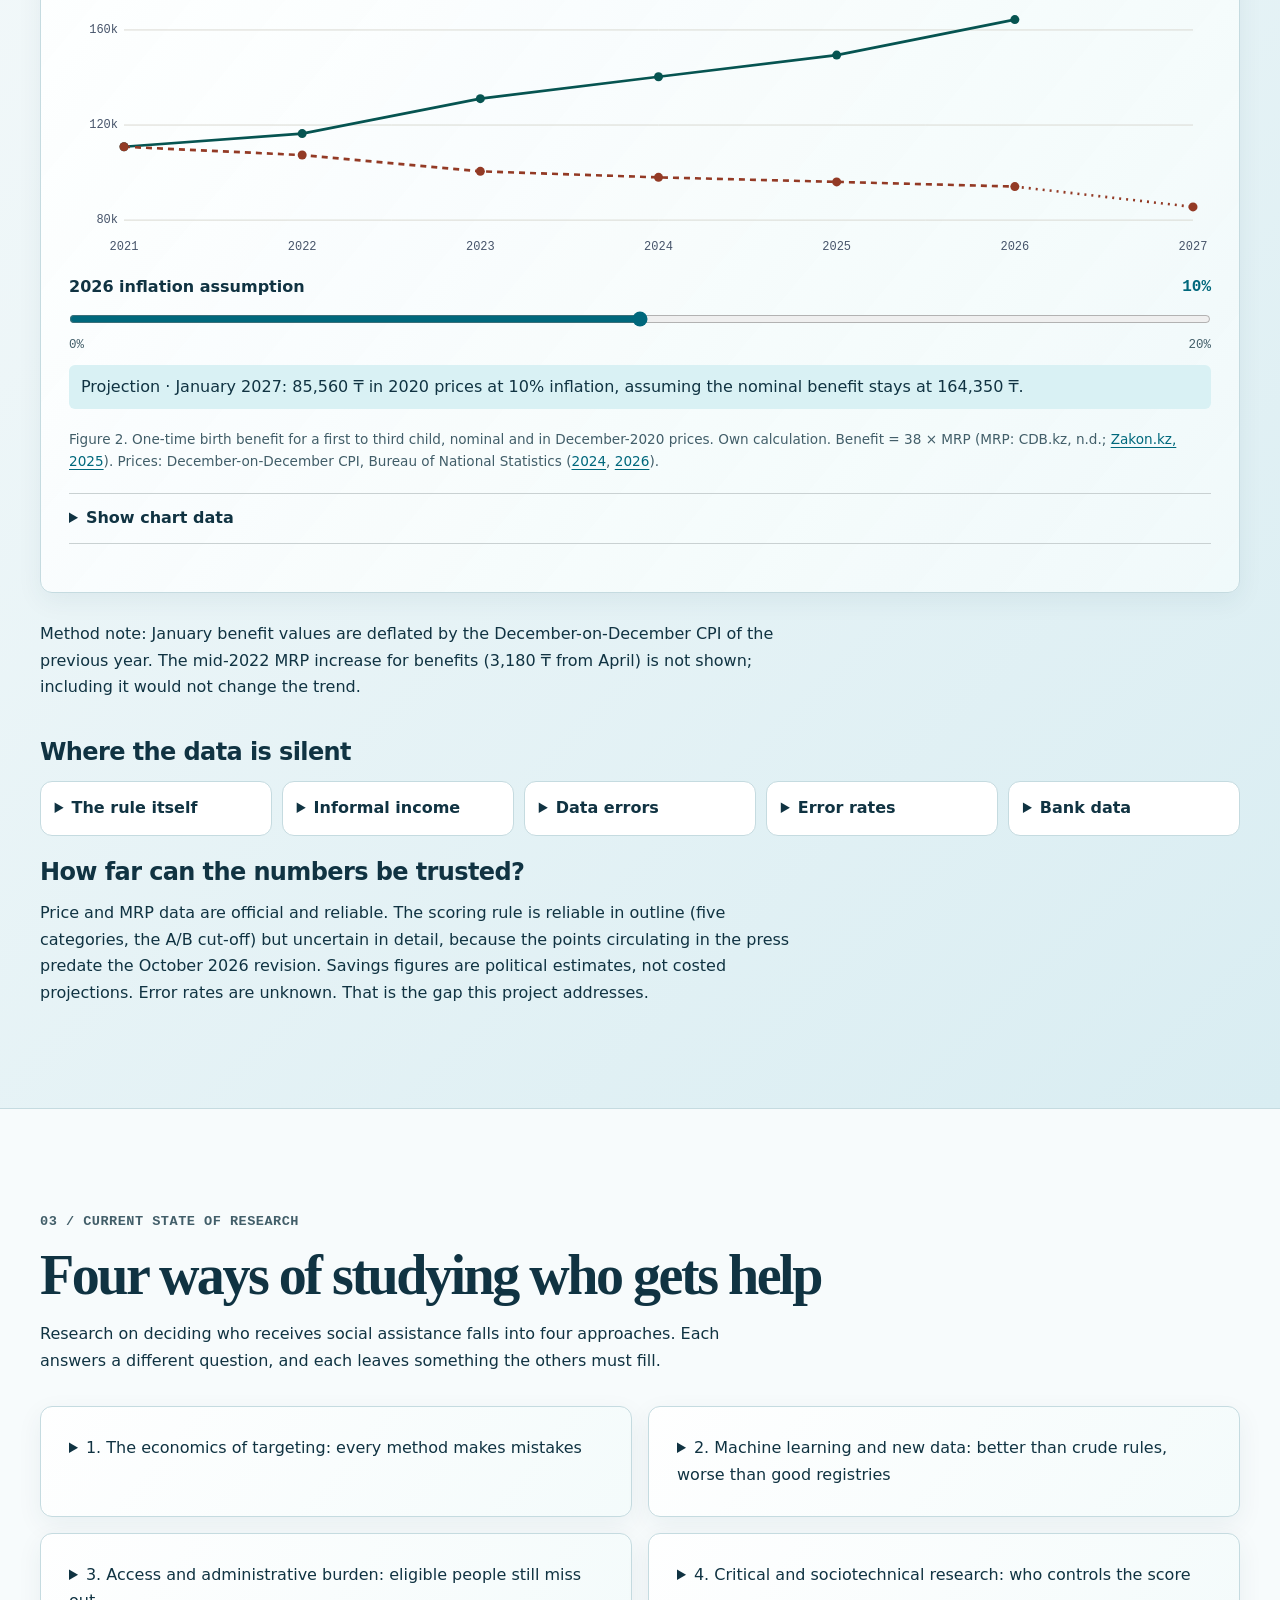
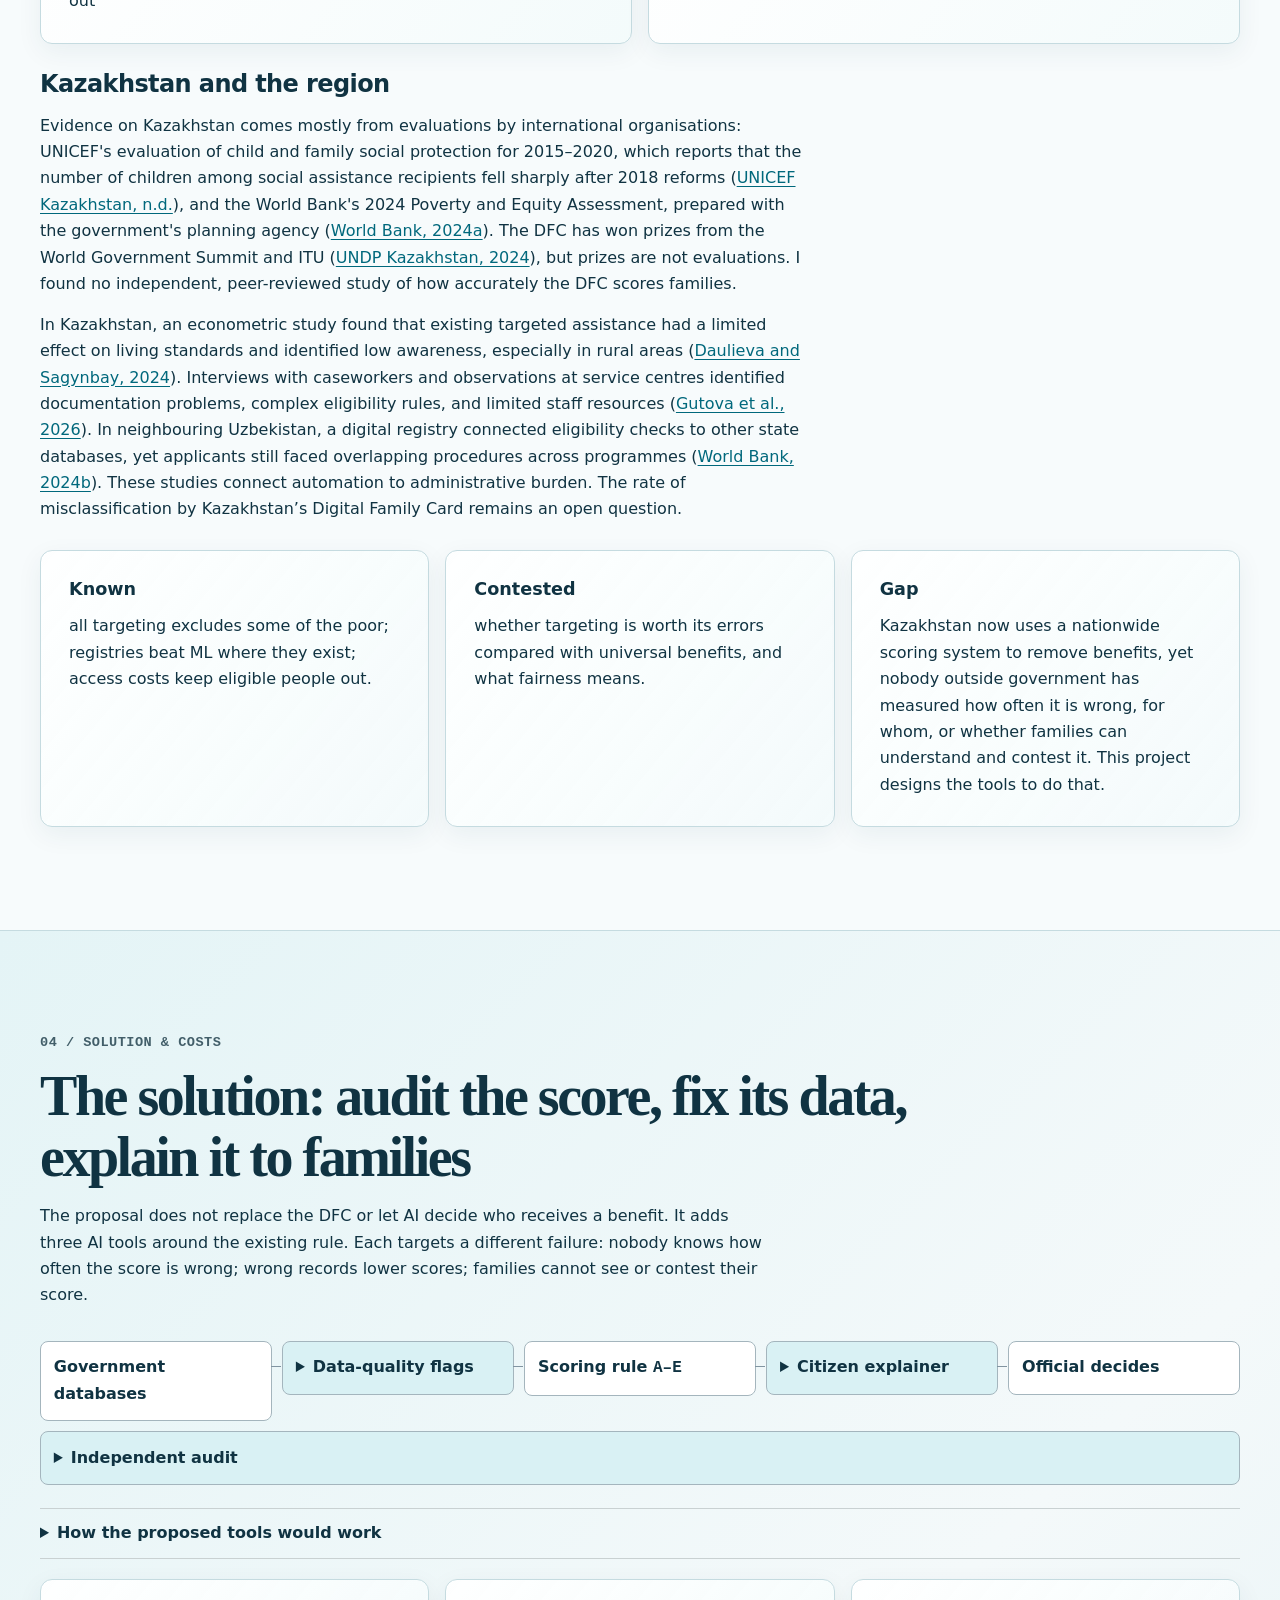
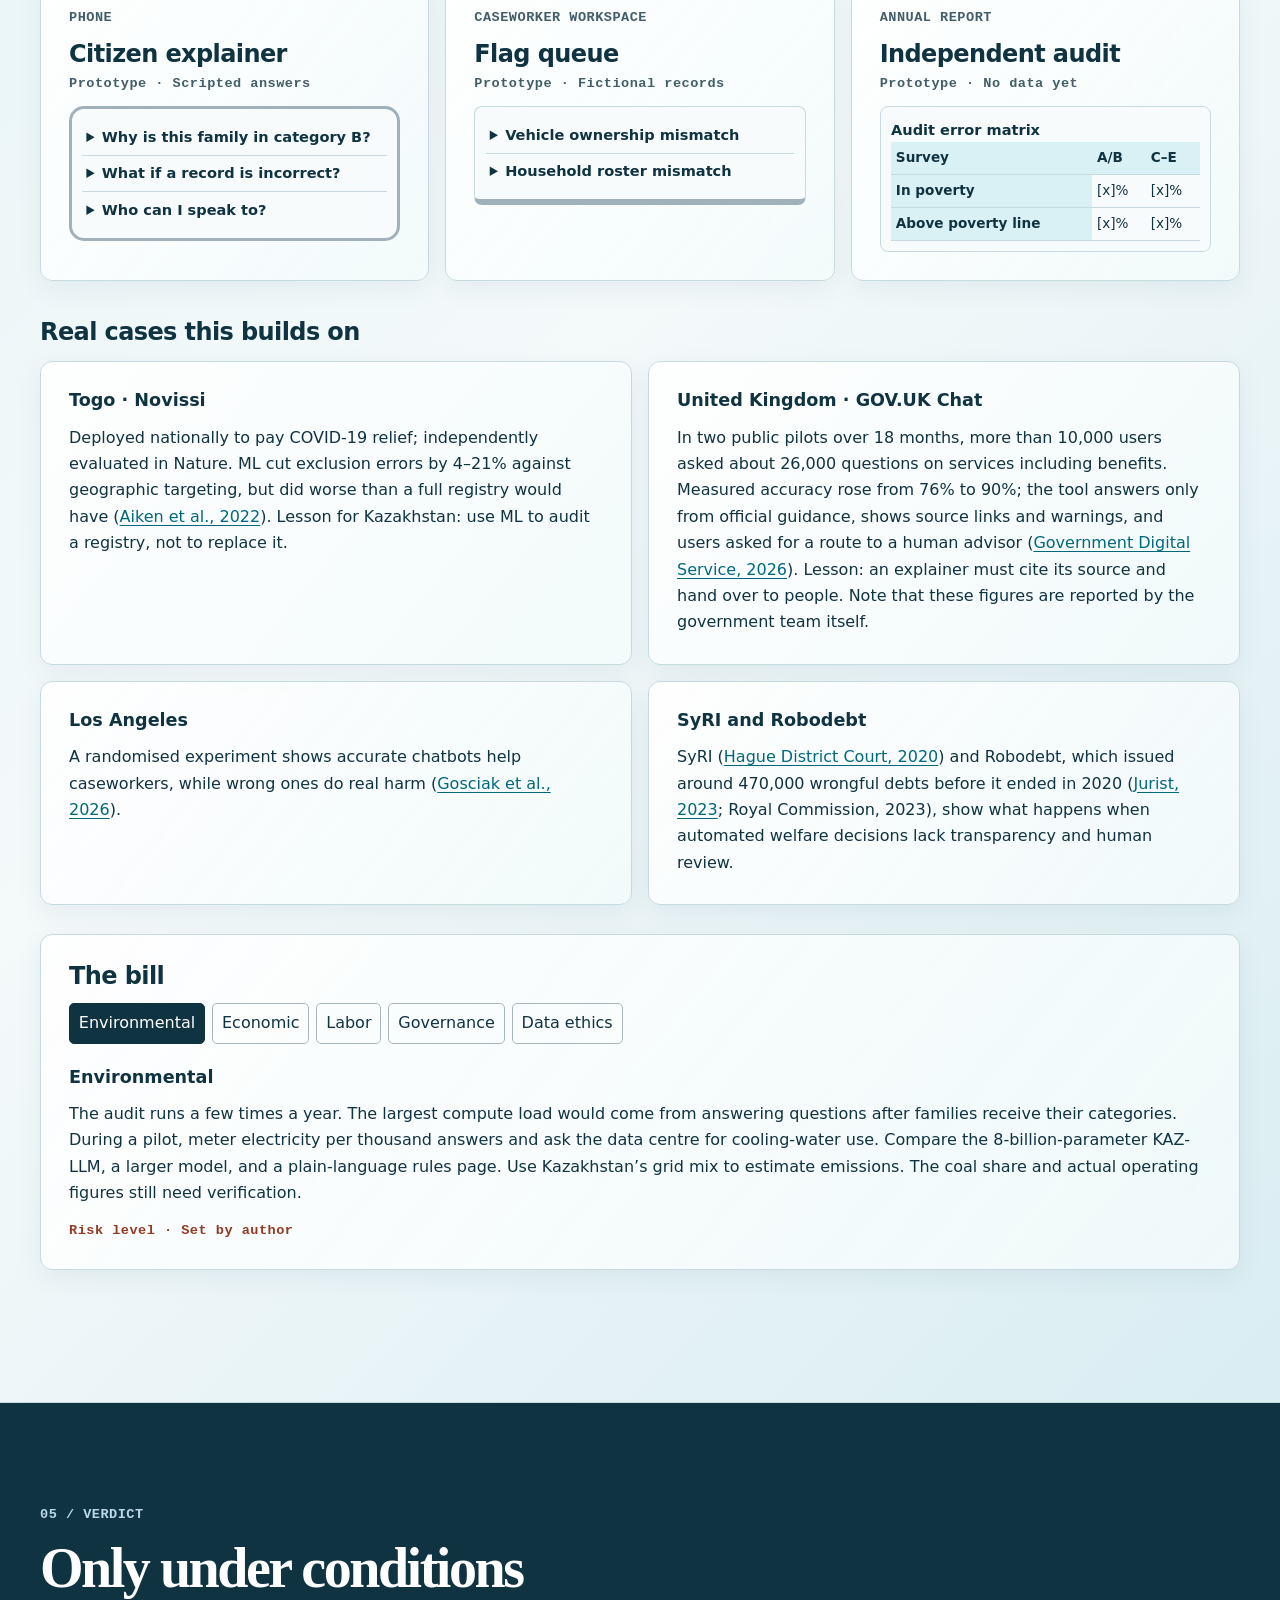
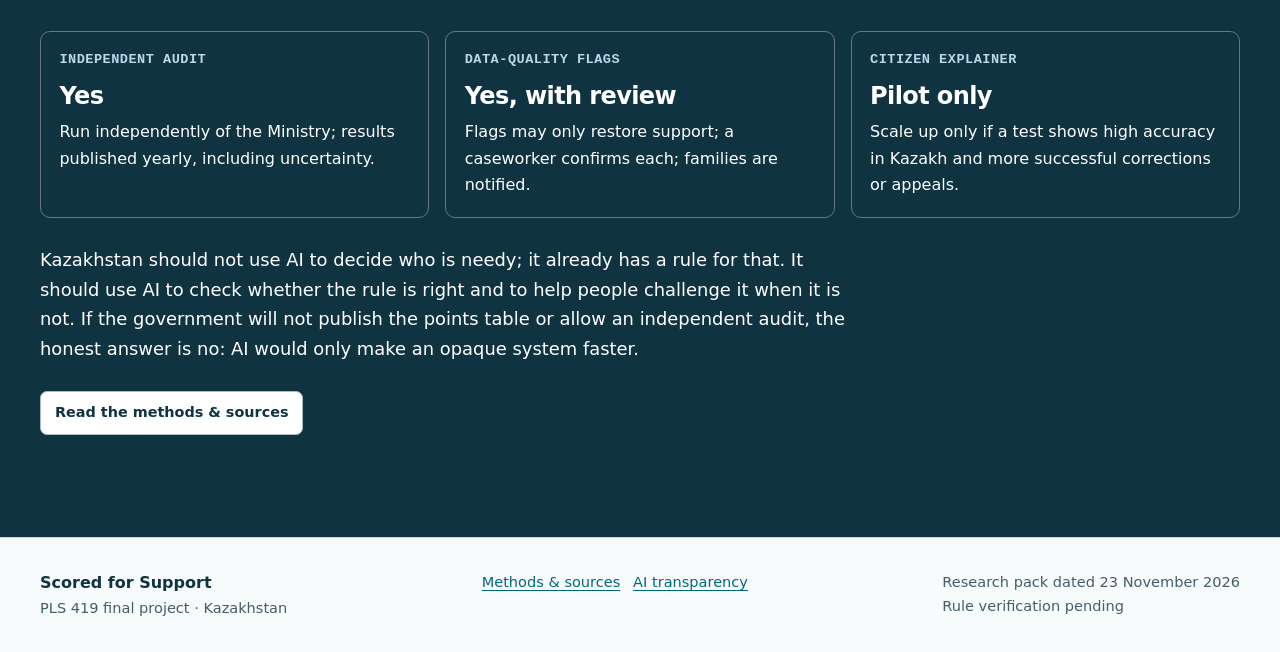
==== commit 06317900: "Clarify birth payment chart with market imagery and scroll transitions" ====
--- a/docs/index.html
+++ b/docs/index.html
@@ -37,7 +37,7 @@
       <div class="hero-copy">Explore how a change in income or a mistake in a record could affect support for a family in Kazakhstan. Try an example before checking your own records.</div>
       <div class="actions"><a class="button primary" href="#simulator">Open the score simulator</a><a class="button secondary" href="#record-check">Prepare a record check</a></div>
     </div>
-    <div class="city-photo" aria-hidden="true"></div>
+    <img class="city-photo" src="./static/astana.jpg" alt="" width="1536" height="1024" fetchpriority="high">
 
   </div>
 
@@ -79,18 +79,28 @@
       </div>
       <p class="file-note">Uses reported points and the 2026 benefit amount. An actual award would also depend on the other eligibility rules. <a href="./methods/#bizmedia-kz-2026">Bizmedia.kz</a></p>
     </aside>
-    <figure class="economy-card">
-      <h3>What can the birth payment buy?</h3>
-      <p class="unit">December 2020 prices · ₸</p>
-      <div class="buying-row"><span>2021</span><strong>110,846 ₸</strong>
-        <div class="bar-track"><i style="width:100.0%"></i></div>
-      </div>      <div class="buying-row"><span>2026</span><strong>94,116 ₸</strong>
-        <div class="bar-track"><i style="width:84.90698807354347%"></i></div>
-      </div>      <figcaption>Measured at the same prices, the 2026 payment bought about 15% less than the 2021 payment. When essentials cost more, families have less room to spend at other local businesses.</figcaption>
+    <section class="record-guide" id="record-check"><h3>Prepare a record check</h3><p>Compare the income period, household members and registered assets in your notice with your own records. Write down any difference, its date and the document that shows it. Ask the office that issued the notice which entry it used and how to request a correction.</p></section>
+  </div>
+  <figure class="economy-card" aria-labelledby="buying-title">
+    <div class="market-scene">
+      <img src="./static/market.jpg" alt="" loading="lazy" width="1536" height="1024">
+      <div class="market-overlay"><strong>−15%</strong><span>Purchasing power<br>2021–2026</span></div>
+    </div>
+    <div class="economy-body">
+      <h3 id="buying-title">What can the birth payment buy?</h3>
+      <p class="unit">December 2020 prices</p>
+      <div class="buying-row">
+        <div class="amount-line"><span>2021</span><strong>110 846 ₸</strong></div>
+        <div class="bar-track" aria-hidden="true"><i style="width:100.0%"></i></div>
+      </div>
+      <div class="buying-row">
+        <div class="amount-line"><span>2026</span><strong>94 116 ₸</strong></div>
+        <div class="bar-track" aria-hidden="true"><i style="width:84.90698807354347%"></i></div>
+      </div>
+      <p>Measured at the same prices, the 2026 payment bought about 15% less than the 2021 payment. When essentials cost more, families have less room to spend at other local businesses.</p>
       <a href="#inflation">Explore prices and inflation →</a>
-    </figure>
-  </div>
-  <section class="record-guide" id="record-check"><h3>Prepare a record check</h3><p>Compare the income period, household members and registered assets in your notice with your own records. Write down any difference, its date and the document that shows it. Ask the office that issued the notice which entry it used and how to request a correction.</p></section>
+    </div>
+  </figure>
   <section class="decision-flow" aria-labelledby="chain-title">
     <h3 id="chain-title">From a registry entry to a benefit decision</h3>
     <ol>
--- a/docs/static/site.css
+++ b/docs/static/site.css
@@ -316,12 +316,9 @@
   background: #063c51; padding: 0; border-bottom: 5px solid #e9b93e;
 }
 .hero-grid { min-height: clamp(26rem,39vw,38rem); align-items: center; }
-.city-photo {
-  position: absolute; inset: 0; z-index: -1;
-  background: linear-gradient(90deg,#063c51 4%,rgba(6,60,81,.95) 32%,rgba(6,60,81,.65) 51%,transparent 73%),
-              url(astana.jpg) right 37% / cover;
-}
-.hero-grid > :first-child { padding-block: clamp(2rem,5vw,5rem); }
+.city-photo { width: 100%; height: clamp(23rem,38vw,35rem); object-fit: cover; object-position: 72% center; border-radius: 4px 4px 3rem 4px; }
+.hero-grid { padding-block: 2rem; }
+.hero-grid > :first-child { padding-block: 1rem; }
 .hero h1 em, .hero .eyebrow { color: #ffda71; }
 .hero .eyebrow span { background: currentColor; }
 .hero-copy { font-size: 1.1rem; }
@@ -331,26 +328,46 @@
 .panel, .case-file { background: linear-gradient(130deg,#ffffffed,#f3fbfbd9); box-shadow: 0 8px 26px #073c5010; }
 .citizen-grid { display: grid; grid-template-columns: 1.1fr 1fr; gap: 1rem; margin-block: 1.5rem; }
 .case-file, .economy-card { border-radius: 14px; }
-.economy-card { margin: 0; background: linear-gradient(135deg,#064156,#006e7f); color: white; padding: clamp(1.25rem,3vw,2.25rem); }
-.economy-card h3 { font-family: var(--serif); font-size: 2rem; }
-.economy-card .unit { margin-block: .75rem 1rem; font-size: .86rem; }
-.buying-row { display: grid; grid-template-columns: 1fr auto; margin: 1rem 0; }
-.bar-track { grid-column: span 2; background: #ffffff26; height: .8rem; border-radius: 1rem; overflow: hidden; }
-.bar-track i { display: block; background: #8fe4ec; height: 100%; border-radius: inherit; transform-origin: left; }
-.buying-row + .buying-row i { background: #ffdb71; }
-.economy-card figcaption { margin: 1.4rem 0 .75rem; font-size: 1rem; color: white; }
-.economy-card a { color: #ffe295; }
-.record-guide { background: var(--blue-soft); border-inline-start: 4px solid var(--blue); padding: 1.4rem; }
-.record-guide p { max-width: 80ch; margin-top: .6rem; }
+.economy-card {
+  display: grid; grid-template-columns: 0.85fr 1.15fr; overflow: hidden;
+  background: white; border: 1px solid var(--line); margin: 2rem 0;
+}
+.market-scene { position: relative; min-height: 19rem; background: #104852; }
+.market-scene img { position: absolute; width: 100%; height: 100%; object-fit: cover; }
+.market-overlay {
+  position: absolute; inset: auto 0 0; display: flex; align-items: end; gap: 1rem;
+  padding: 4rem 1.6rem 1.5rem; color: white; background: linear-gradient(transparent,#082e3bf2);
+}
+.market-overlay strong { font: 600 clamp(3rem,6vw,5rem)/1 var(--serif); color: #ffe193; }
+.market-overlay span { font-size: .95rem; line-height: 1.35; }
+.economy-body { padding: clamp(1.25rem,4vw,3.4rem); }
+.economy-body h3 { font: bold clamp(1.8rem,3.4vw,3.1rem)/1.05 var(--serif); }
+.economy-body .unit { margin: 1.5rem 0 .75rem; color: var(--muted); }
+.buying-row { margin: 0 0 1.35rem; }
+.amount-line { display: flex; align-items: baseline; justify-content: space-between; gap: 1.25rem; margin-bottom: .45rem; font-variant-numeric: tabular-nums; }
+.amount-line span { font-weight: 650; color: var(--muted); }
+.amount-line strong { font-size: clamp(1.45rem,3vw,2.25rem); line-height: 1.25; }
+.bar-track { background: #e6eef0; height: .85rem; border-radius: .2rem; overflow: hidden; }
+.bar-track i { display: block; background: #00849b; height: 100%; transform-origin: left; }
+.buying-row + .buying-row i { background: #dba72d; }
+.economy-body a { display: inline-block; margin-top: .85rem; font-weight: 700; }
+.record-guide { align-self: center; border-inline-start: 4px solid #e6b436; padding: clamp(1.25rem,3vw,2.5rem); background: linear-gradient(130deg,#e0f3f4,#ffffffb0); }
+.record-guide p { margin-top: .7rem; }
 @media (prefers-reduced-motion: no-preference) {
-  .hero-grid > :first-child, details[open] > p { animation: enter .55s ease-out both; }
-  .economy-card.in-view i { animation: grow .9s ease-out; }
-  @keyframes enter { from { opacity: 0; transform: translateY(.6rem); } }
+  .hero-grid > :first-child, details[open] > p { animation: enter .65s ease-out both; }
+  .city-photo { animation: photo-enter 1.1s ease-out both; }
+  .enter-view { animation: enter .75s cubic-bezier(.2,.7,.2,1) both; }
+  .economy-card.enter-view i { animation: grow .95s ease-out both; }
+  .economy-card.enter-view .buying-row + .buying-row i { animation-delay: .15s; }
+  .button { transition: transform .2s, background-color .2s; }
+  .button:hover { transform: translateY(-2px); }
+  @keyframes enter { from { opacity: .25; transform: translateY(1.5rem); } }
   @keyframes grow { from { transform: scaleX(0); } }
-}
-@media (max-width: 960px) {
-  .hero-grid, .citizen-grid { grid-template-columns: 1fr; }
-  .hero-grid { padding-top: 12rem; }
-  .city-photo { background: linear-gradient(0deg,#063c51 24%,rgba(6,60,81,.94) 56%,transparent 87%),url(astana.jpg) center top / cover; }
-  .hero-grid > :first-child { max-width: 38rem; }
-}
+  @keyframes photo-enter { from { opacity: .55; transform: translateX(1rem); } }
+}
+@media (max-width: 800px) {
+  .hero-grid, .citizen-grid, .economy-card { grid-template-columns: 1fr; }
+  .hero-grid { gap: 1rem; }
+  .city-photo { height: clamp(13rem,49vw,23rem); }
+  .market-scene { min-height: clamp(13rem,44vw,21rem); }
+}
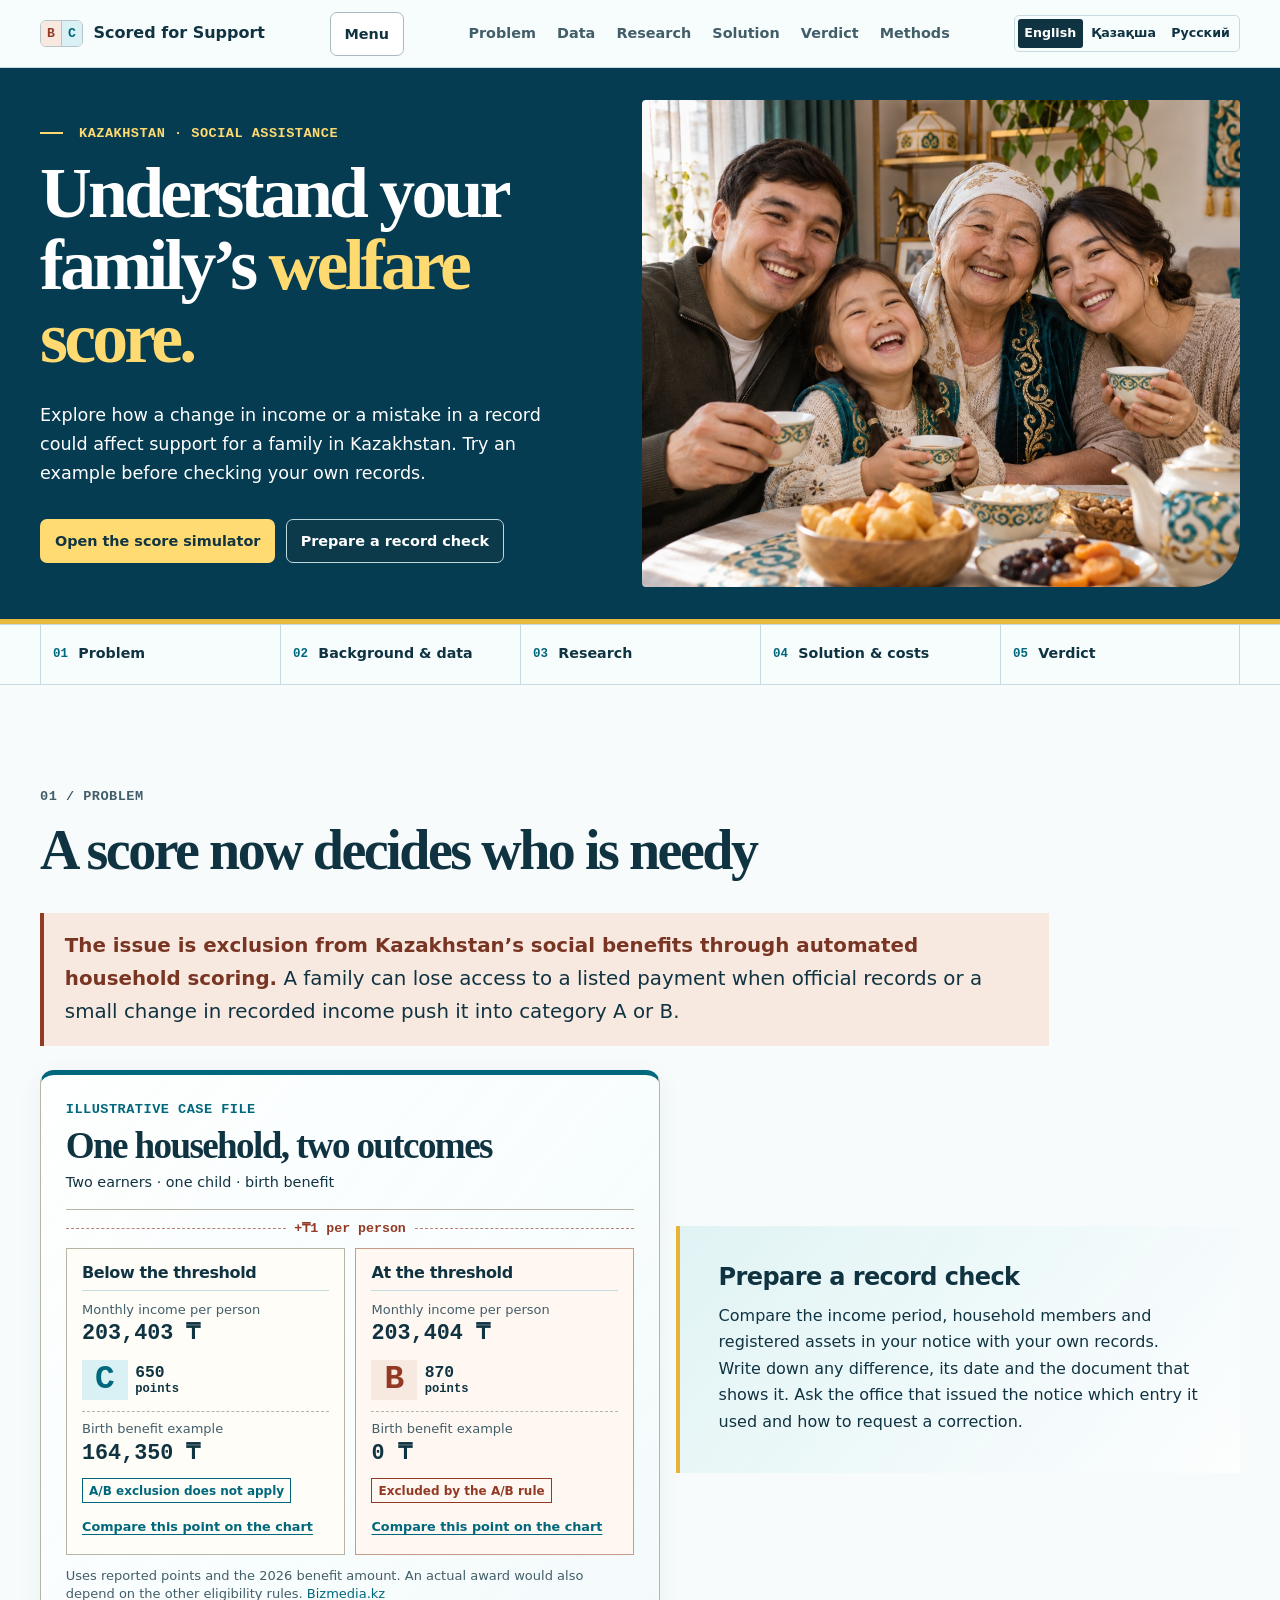
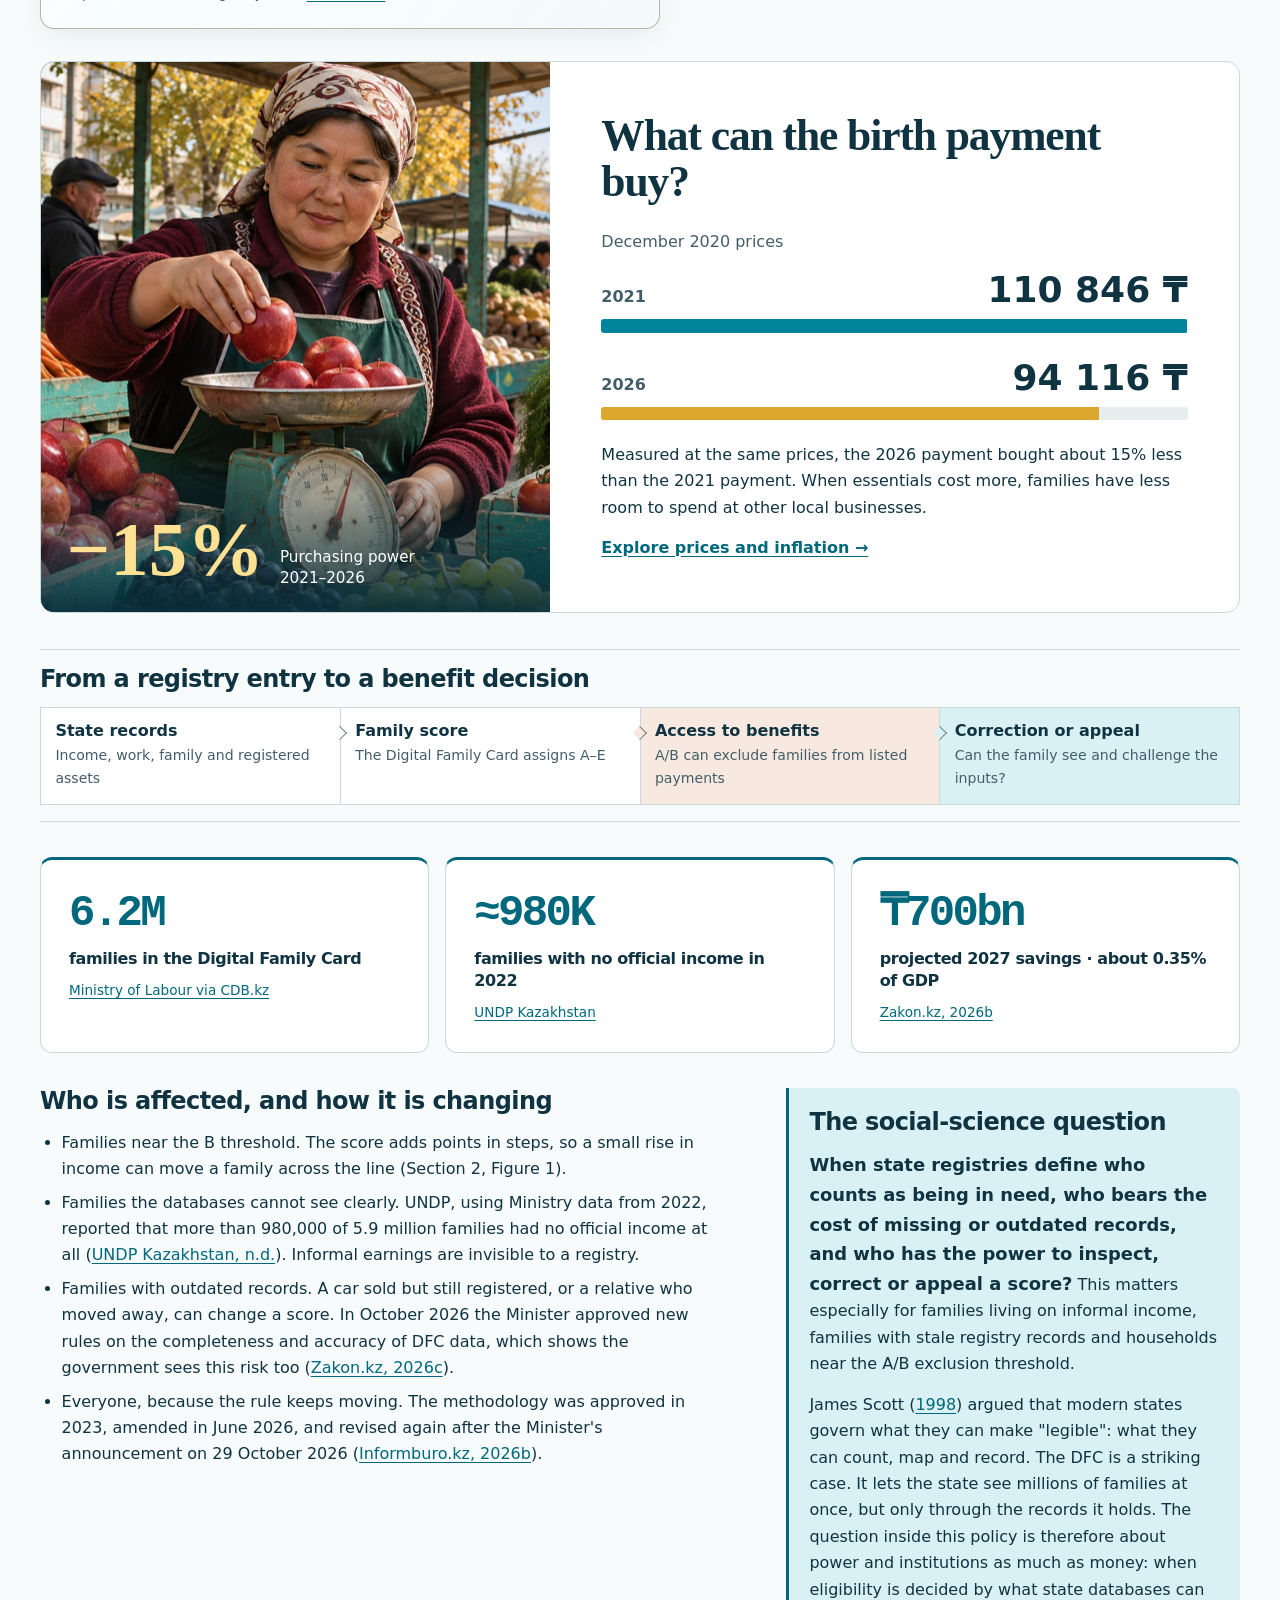
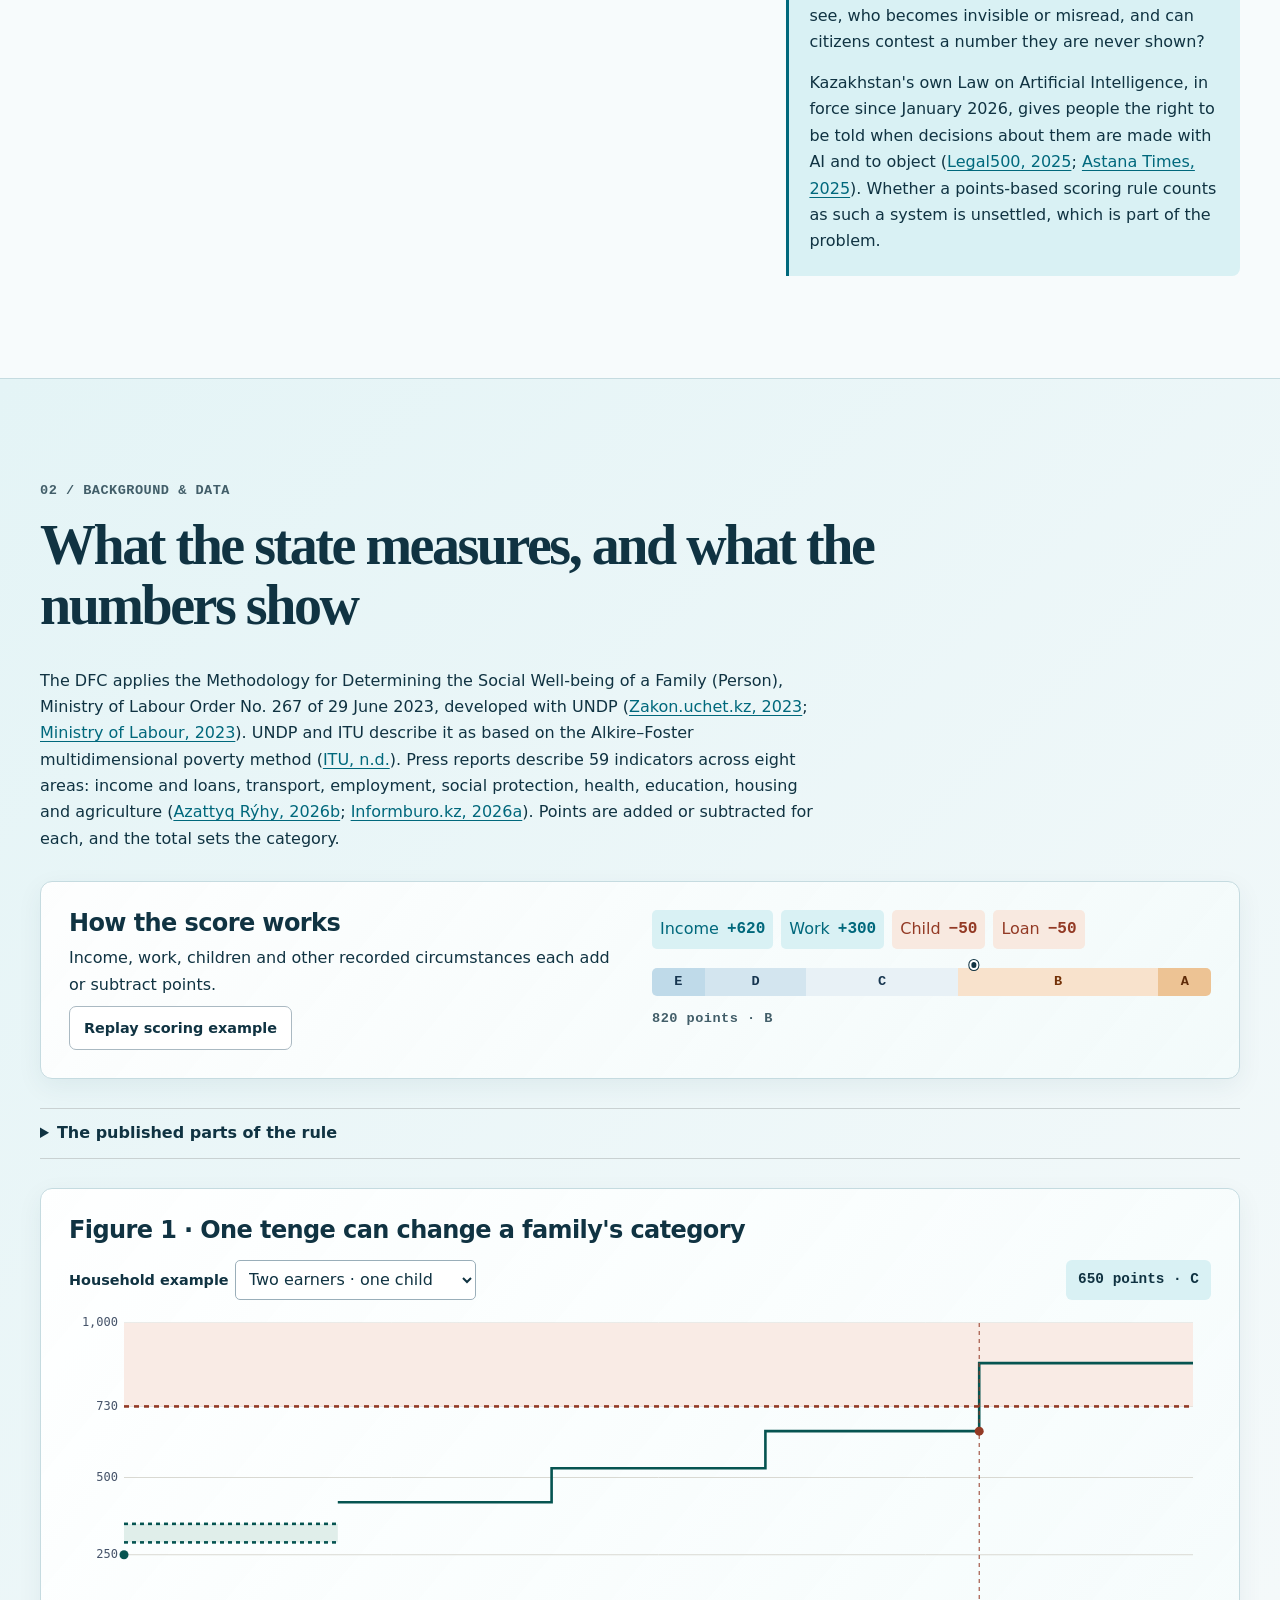
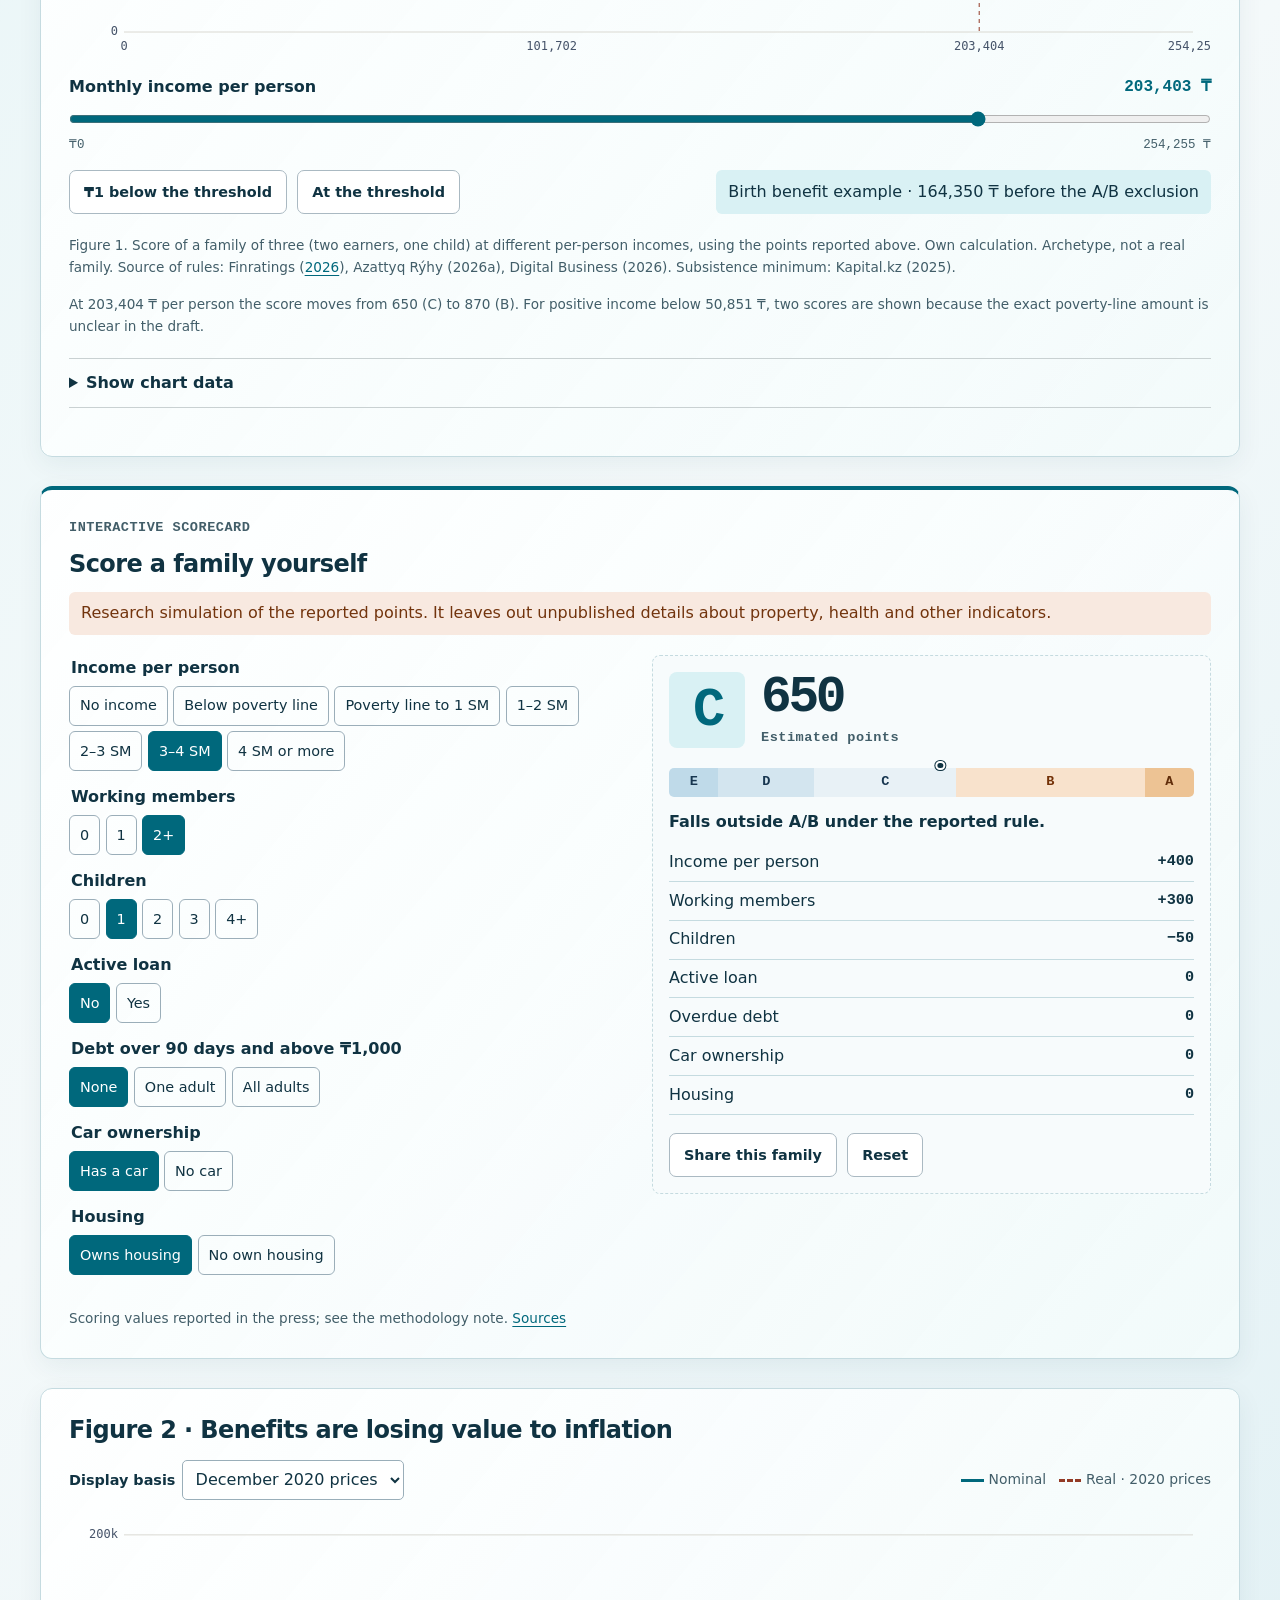
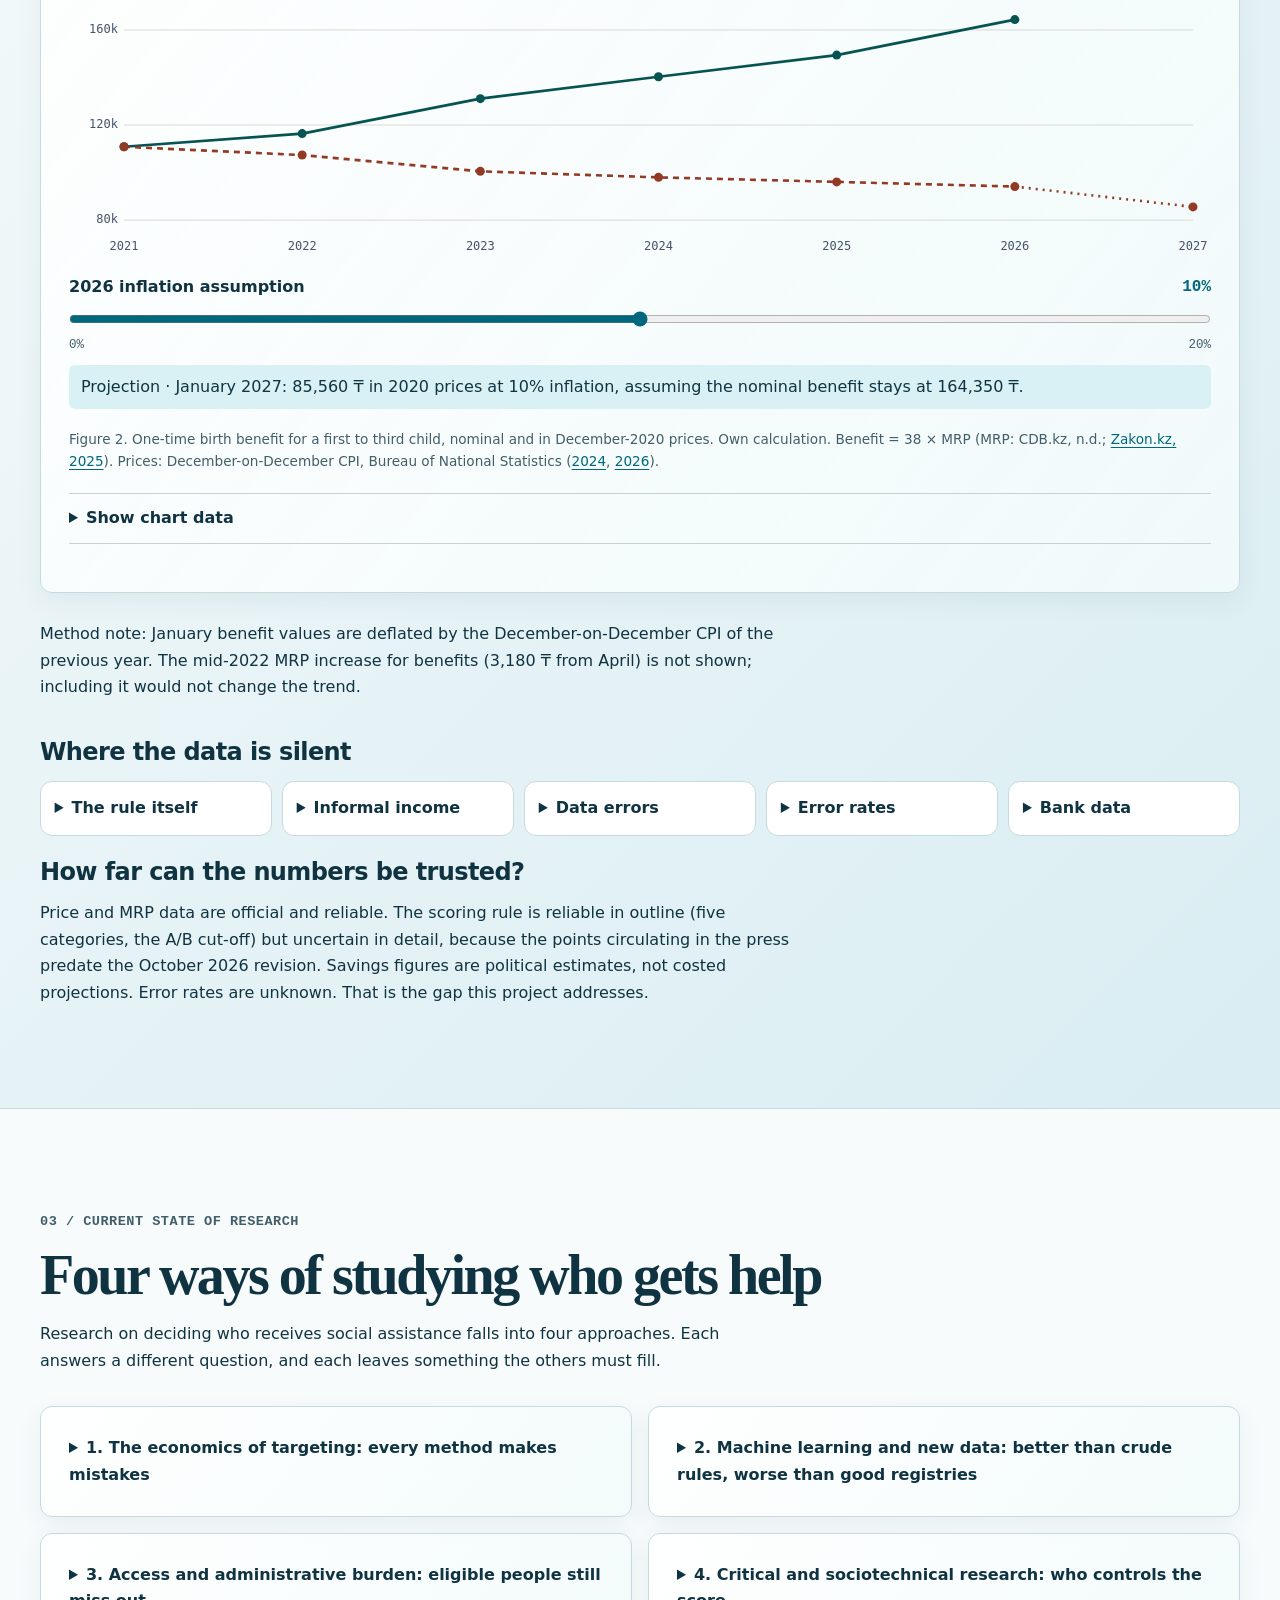
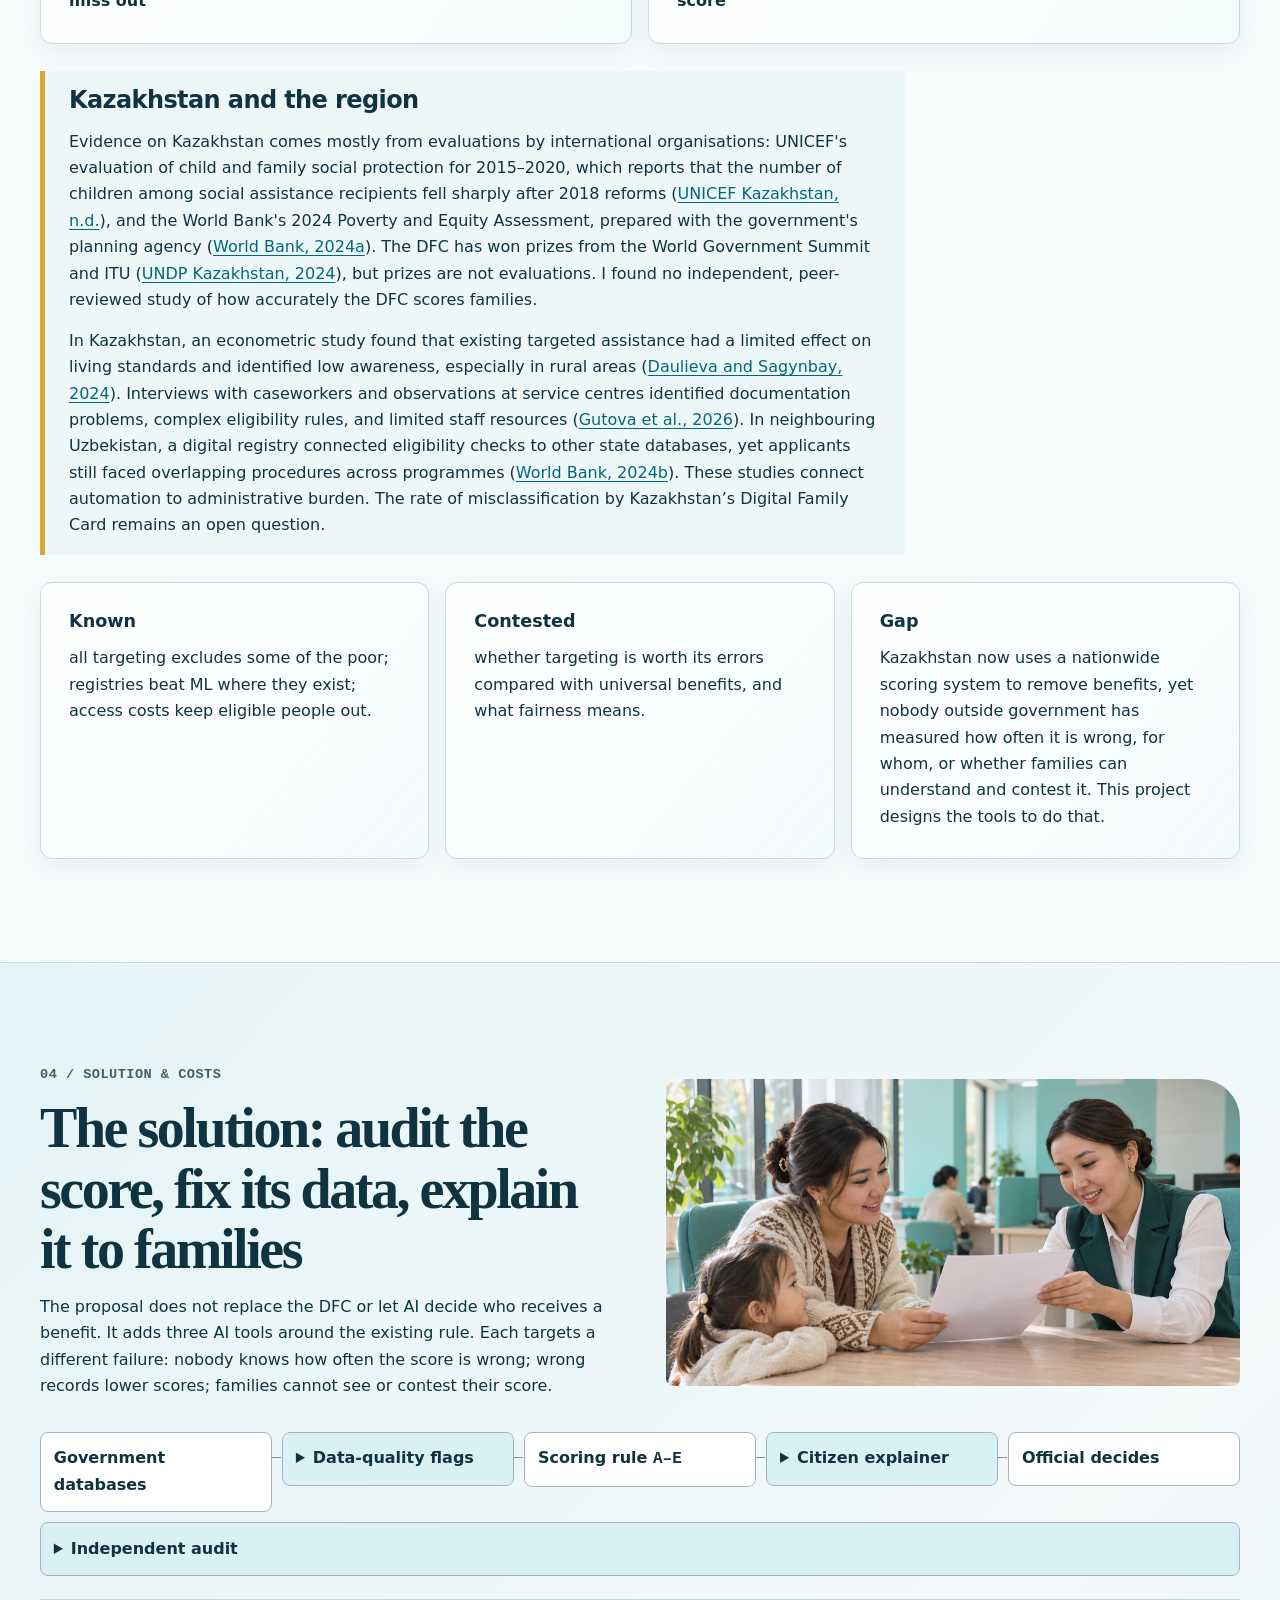
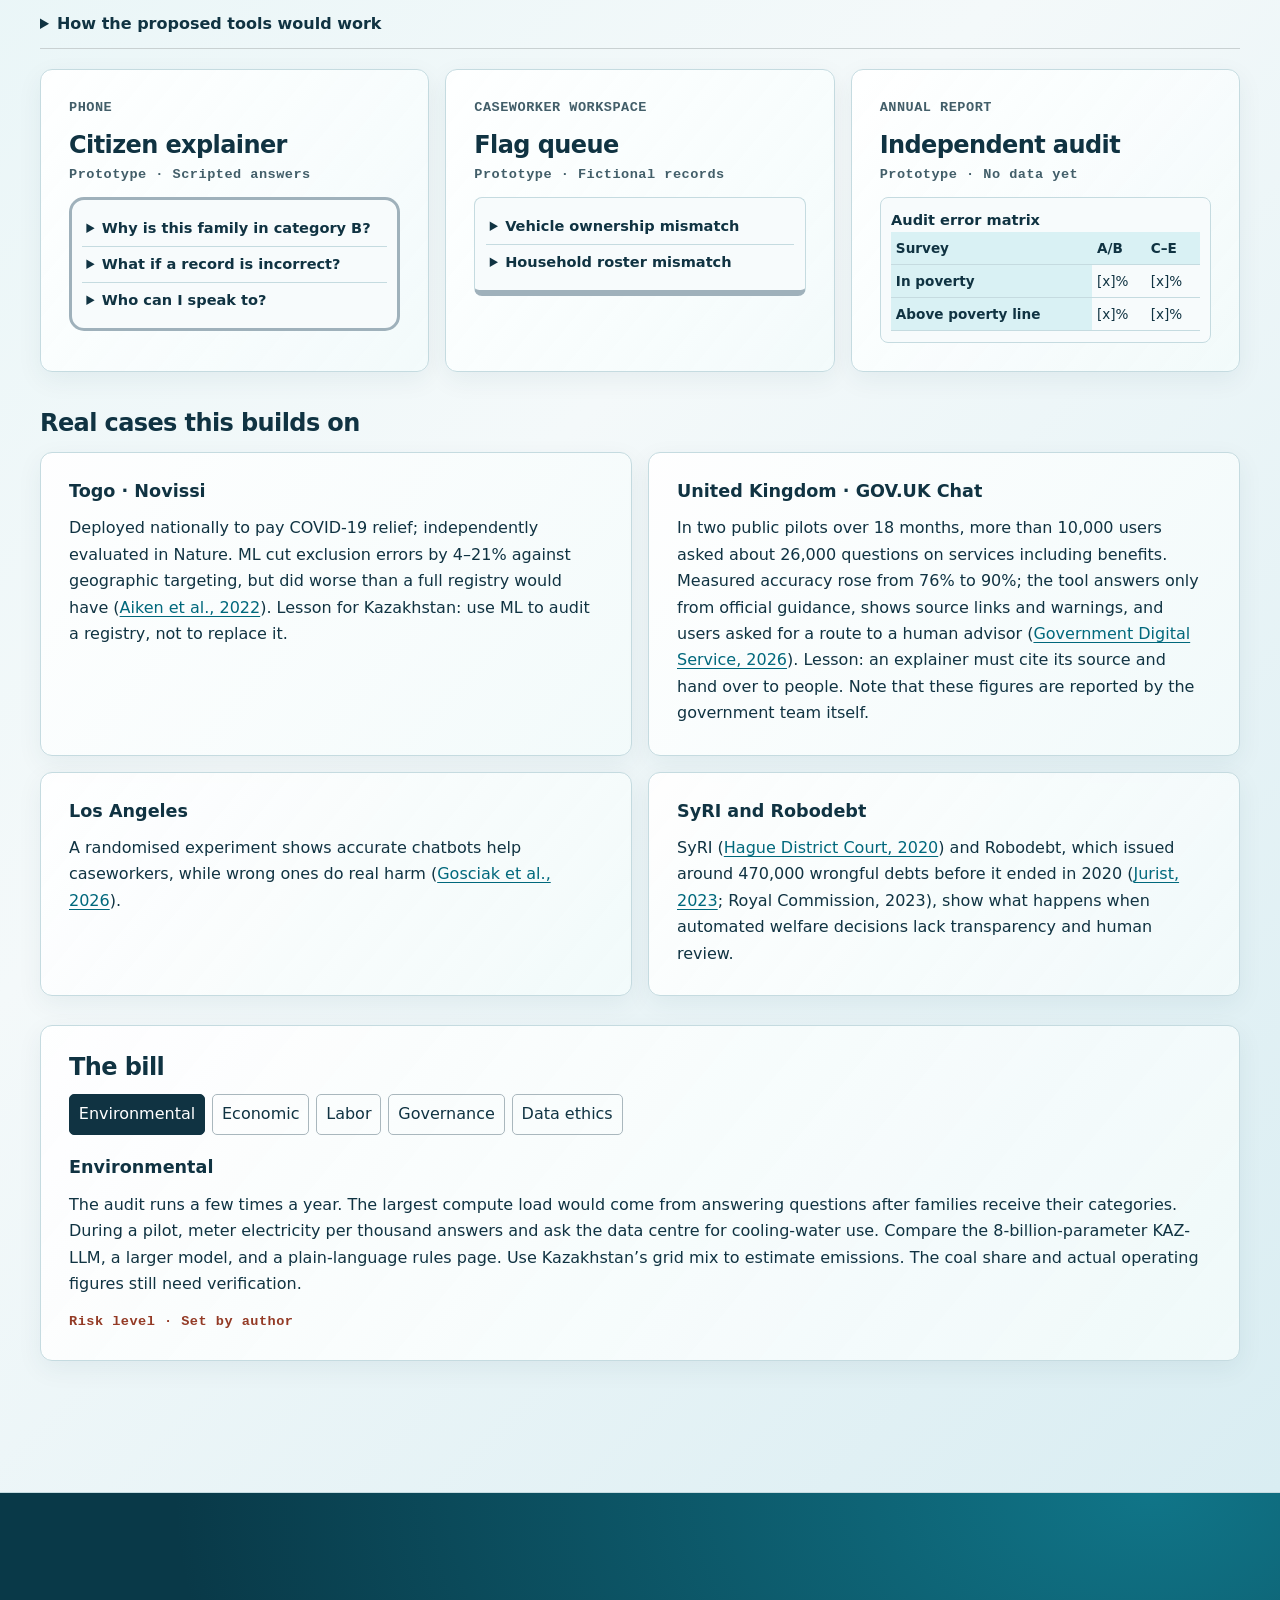
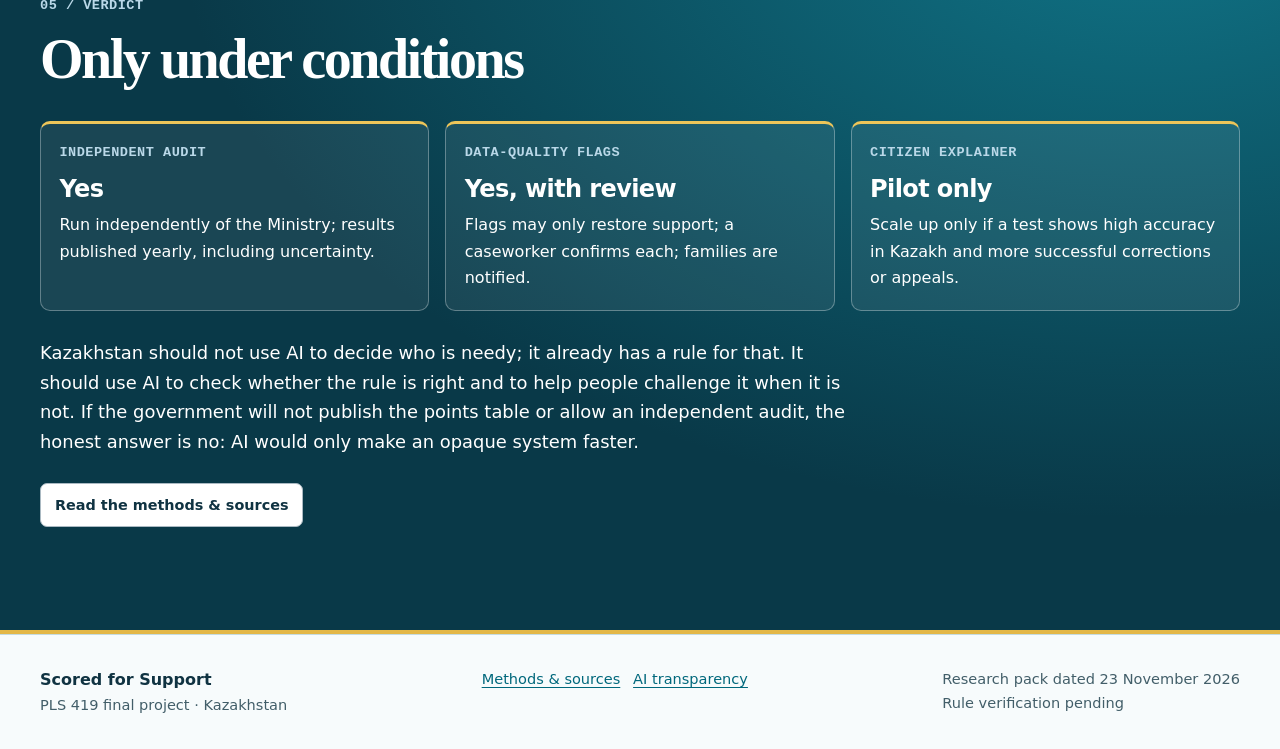
==== commit 0f1c25e8: "Bring family imagery and editorial layouts across the civic guide" ====
--- a/docs/index.html
+++ b/docs/index.html
@@ -37,7 +37,7 @@
       <div class="hero-copy">Explore how a change in income or a mistake in a record could affect support for a family in Kazakhstan. Try an example before checking your own records.</div>
       <div class="actions"><a class="button primary" href="#simulator">Open the score simulator</a><a class="button secondary" href="#record-check">Prepare a record check</a></div>
     </div>
-    <img class="city-photo" src="./static/astana.jpg" alt="" width="1536" height="1024" fetchpriority="high">
+    <img class="family-photo" src="./static/family.jpg" alt="Three generations of a family sharing tea at home." width="1536" height="1024" fetchpriority="high">
 
   </div>
 
@@ -257,7 +257,7 @@
 </section>
 
 <section class="chapter data-section" id="solution"><div class="shell">
-  <header class="chapter-heading"><p class="eyebrow">04 / Solution &amp; costs</p><h2>The solution: audit the score, fix its data, explain it to families</h2><p>The proposal does not replace the DFC or let AI decide who receives a benefit. It adds three AI tools around the existing rule. Each targets a different failure: nobody knows how often the score is wrong; wrong records lower scores; families cannot see or contest their score.</p></header>
+  <header class="chapter-heading service-intro"><div><p class="eyebrow">04 / Solution &amp; costs</p><h2>The solution: audit the score, fix its data, explain it to families</h2><p>The proposal does not replace the DFC or let AI decide who receives a benefit. It adds three AI tools around the existing rule. Each targets a different failure: nobody knows how often the score is wrong; wrong records lower scores; families cannot see or contest their score.</p></div><img src="./static/consultation.jpg" loading="lazy" alt="A parent and a service worker reviewing a document together."></header>
   <div class="pipeline" aria-label="Proposed welfare workflow">
     <div class="pipeline-step">Government databases</div>
     <details class="pipeline-step tool"><summary>Data-quality flags</summary><p>Flags records that look outdated or wrong before they affect a score</p><p>Ministry caseworkers inside the DFC</p><p>A caseworker confirms every flag; family is told</p></details>
--- a/docs/static/site.css
+++ b/docs/static/site.css
@@ -316,7 +316,7 @@
   background: #063c51; padding: 0; border-bottom: 5px solid #e9b93e;
 }
 .hero-grid { min-height: clamp(26rem,39vw,38rem); align-items: center; }
-.city-photo { width: 100%; height: clamp(23rem,38vw,35rem); object-fit: cover; object-position: 72% center; border-radius: 4px 4px 3rem 4px; }
+.family-photo { width: 100%; height: clamp(23rem,38vw,35rem); object-fit: cover; object-position: center 42%; border-radius: 4px 4px 3rem 4px; }
 .hero-grid { padding-block: 2rem; }
 .hero-grid > :first-child { padding-block: 1rem; }
 .hero h1 em, .hero .eyebrow { color: #ffda71; }
@@ -355,7 +355,7 @@
 .record-guide p { margin-top: .7rem; }
 @media (prefers-reduced-motion: no-preference) {
   .hero-grid > :first-child, details[open] > p { animation: enter .65s ease-out both; }
-  .city-photo { animation: photo-enter 1.1s ease-out both; }
+  .family-photo { animation: photo-enter 1.1s ease-out both; }
   .enter-view { animation: enter .75s cubic-bezier(.2,.7,.2,1) both; }
   .economy-card.enter-view i { animation: grow .95s ease-out both; }
   .economy-card.enter-view .buying-row + .buying-row i { animation-delay: .15s; }
@@ -368,6 +368,43 @@
 @media (max-width: 800px) {
   .hero-grid, .citizen-grid, .economy-card { grid-template-columns: 1fr; }
   .hero-grid { gap: 1rem; }
-  .city-photo { height: clamp(13rem,49vw,23rem); }
+  .family-photo { height: clamp(13rem,49vw,23rem); }
   .market-scene { min-height: clamp(13rem,44vw,21rem); }
 }
+
+.source-banner, .verdict {
+  background: radial-gradient(ellipse at 90% 0%,#107588,transparent 60%),#093948;
+  color: white; border-block-end: 4px solid #e3b747;
+}
+.source-heading, .service-intro {
+  display: grid; grid-template-columns: 1fr 1fr; align-items: center; gap: clamp(1.5rem,4vw,4rem);
+}
+.source-heading { padding-block: clamp(2rem,5vw,4rem); }
+.source-heading h1 { margin-block: 1.2rem; }
+.source-heading a { color: #ffde85; }
+.source-shortcuts { display: flex; gap: .8rem 1.5rem; flex-wrap: wrap; }
+.source-photo, .service-intro img { width: 100%; height: clamp(13rem,24vw,21rem); object-fit: cover; border-radius: .5rem 2.5rem .5rem .5rem; }
+.source-plot { margin: 0; padding: clamp(.75rem,2.5vw,1.8rem); background: #ffffff10; border: 1px solid #ffffff47; border-radius: 1rem; }
+.source-plot figcaption { margin: 0 0 1.4rem; color: #fff; font-weight: 700; }
+.source-bars { display: flex; justify-content: space-between; gap: .25rem; }
+.source-bars div { flex: 1; display: flex; flex-direction: column; align-items: center; align-self: end; gap: .45rem; }
+.source-bars i { background: linear-gradient(#83e1ea,#2098ab); width: 65%; }
+.source-bars div:last-child i { background: #f2c659; }
+.source-bars span { font-size: clamp(.64rem,1vw,.8rem); white-space: nowrap; font-variant-numeric: tabular-nums; }
+.source-content { padding-block: clamp(2rem,5vw,4rem); }
+.methods-intro, .contributions { display: grid; grid-template-columns: repeat(2,minmax(0,1fr)); gap: 1.15rem; margin-bottom: 1.3rem; }
+.source-content .panel { padding: clamp(1.2rem,3vw,2rem); border-top: 4px solid #00788c; }
+.contributions h2 { font-size: clamp(1.6rem,3vw,2.35rem); }
+.contributions .panel:last-child { border-top-color: #c59728; }
+.source-content .references { list-style: none; padding: 0; }
+.source-content .references li { margin: 0; padding: .85rem 1rem; border-bottom: 1px solid var(--line); }
+.source-content .references li:nth-child(odd) { background: #e7f3f4; }
+.source-content .references li:target { outline: 2px solid var(--blue); }
+.service-intro { max-width: none; }
+.service-intro h2 + p { margin-top: .9rem; }
+.research-grid summary { font-weight: 700; }
+.regional { max-width: 85ch; border-inline-start: .35rem solid #d8a931; padding: 1rem 1.5rem; background: #eef7f8; }
+.verdict-grid article { background: #ffffff12; border-color: #ffffff50; border-top: 3px solid #edc559; }
+@media (max-width: 760px) {
+  .source-heading, .service-intro, .methods-intro, .contributions { grid-template-columns: minmax(0,1fr); }
+}
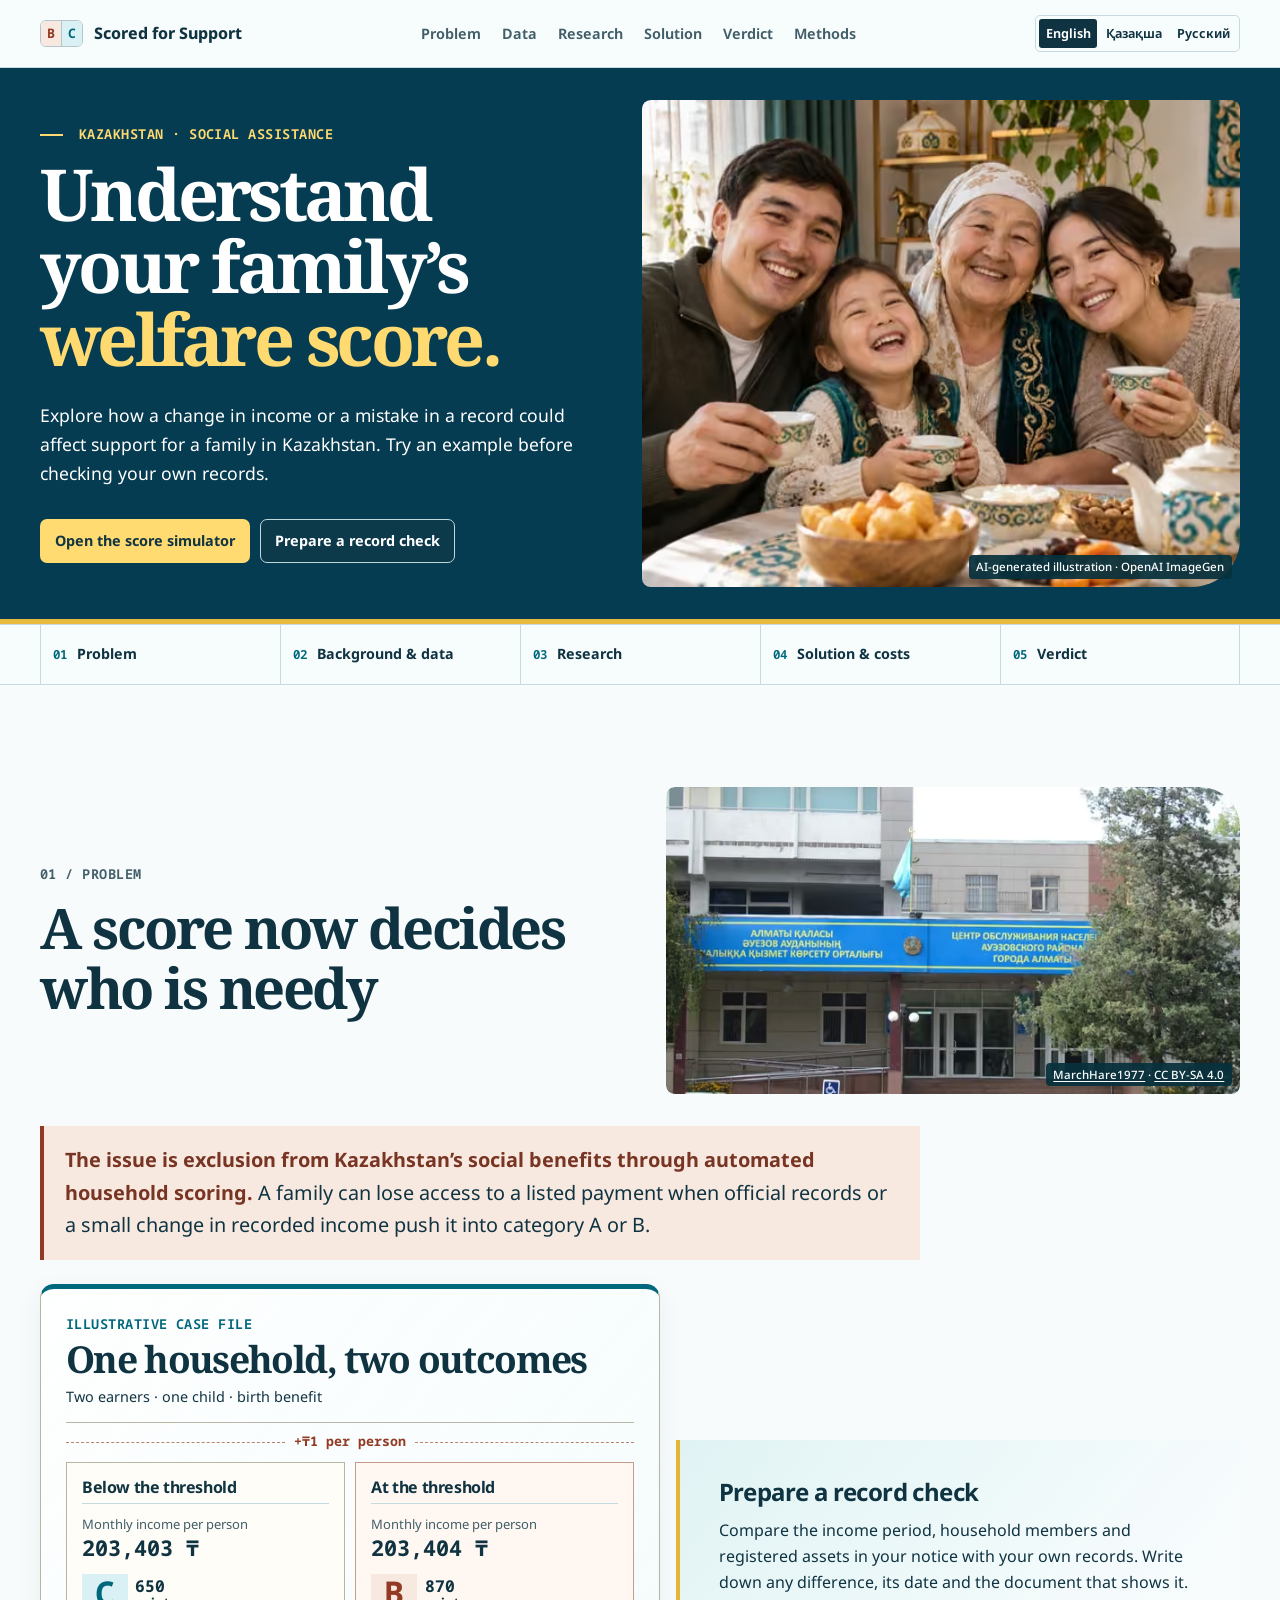
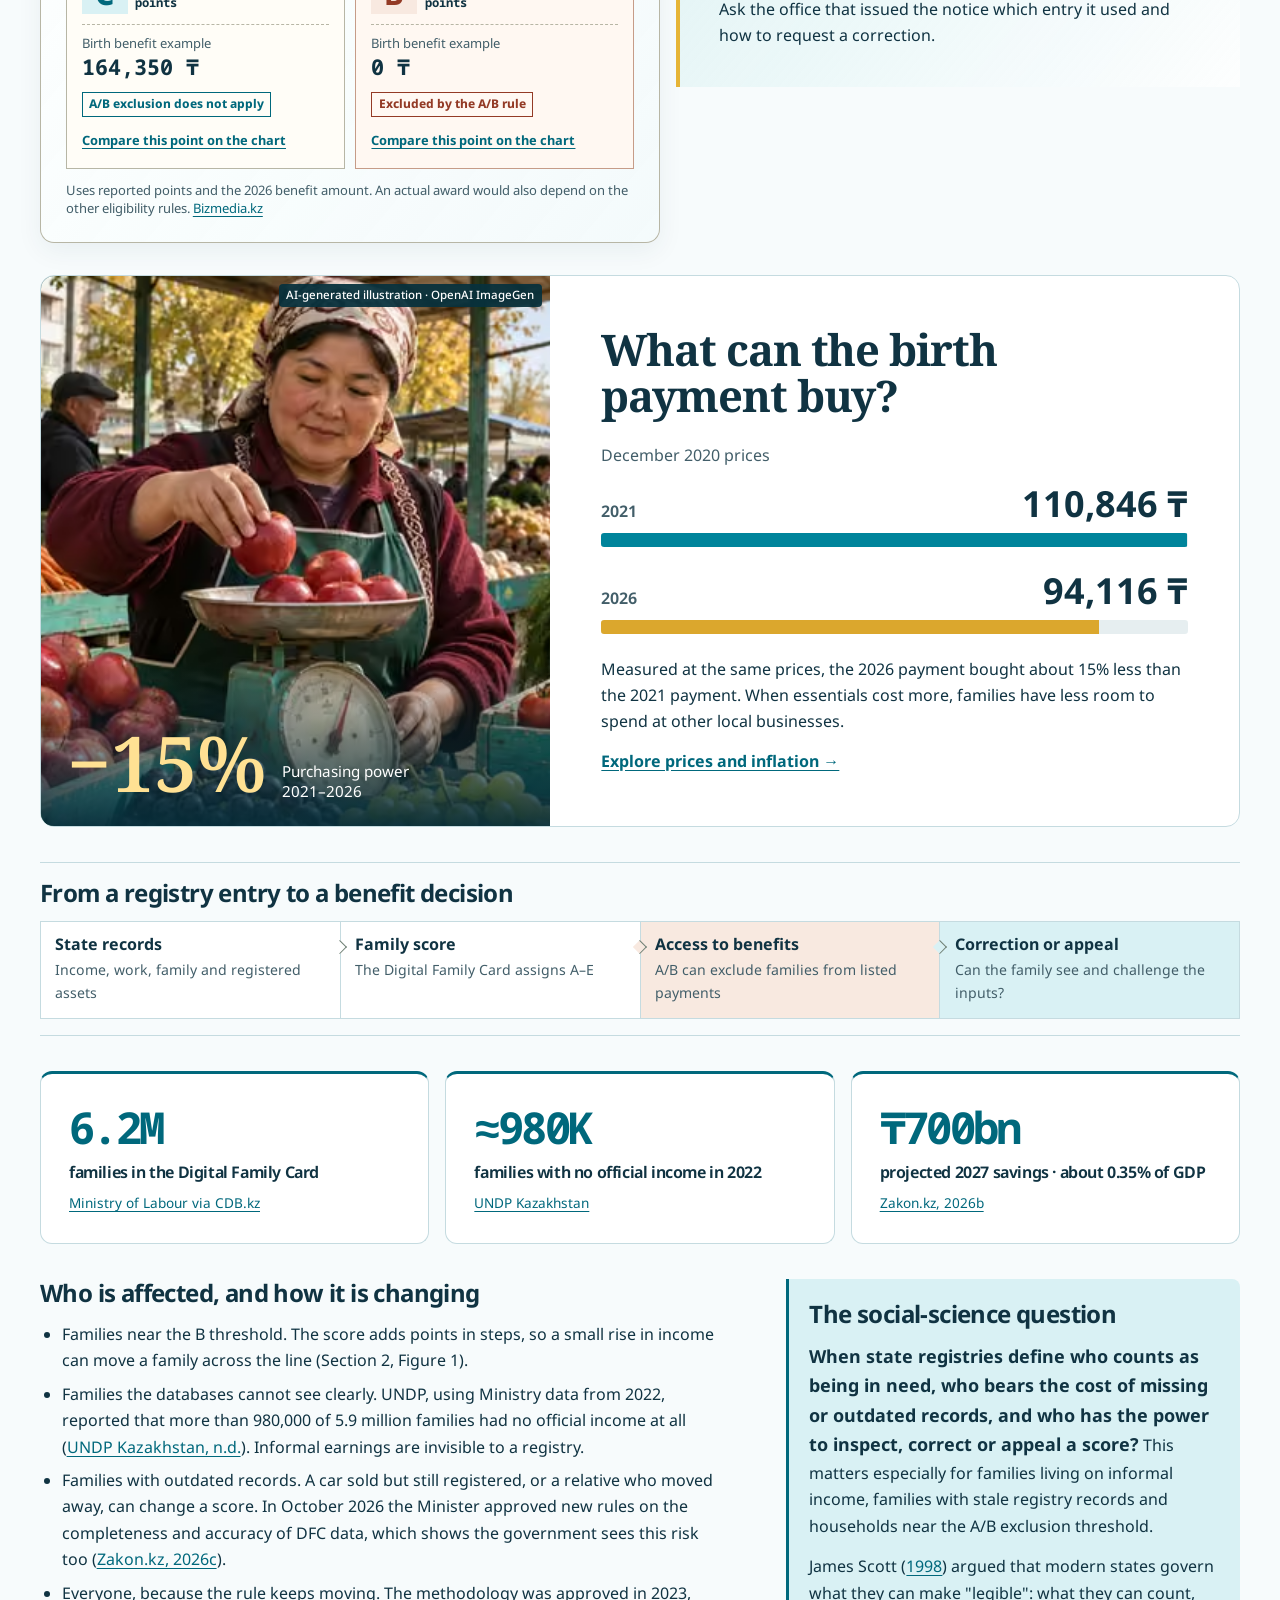
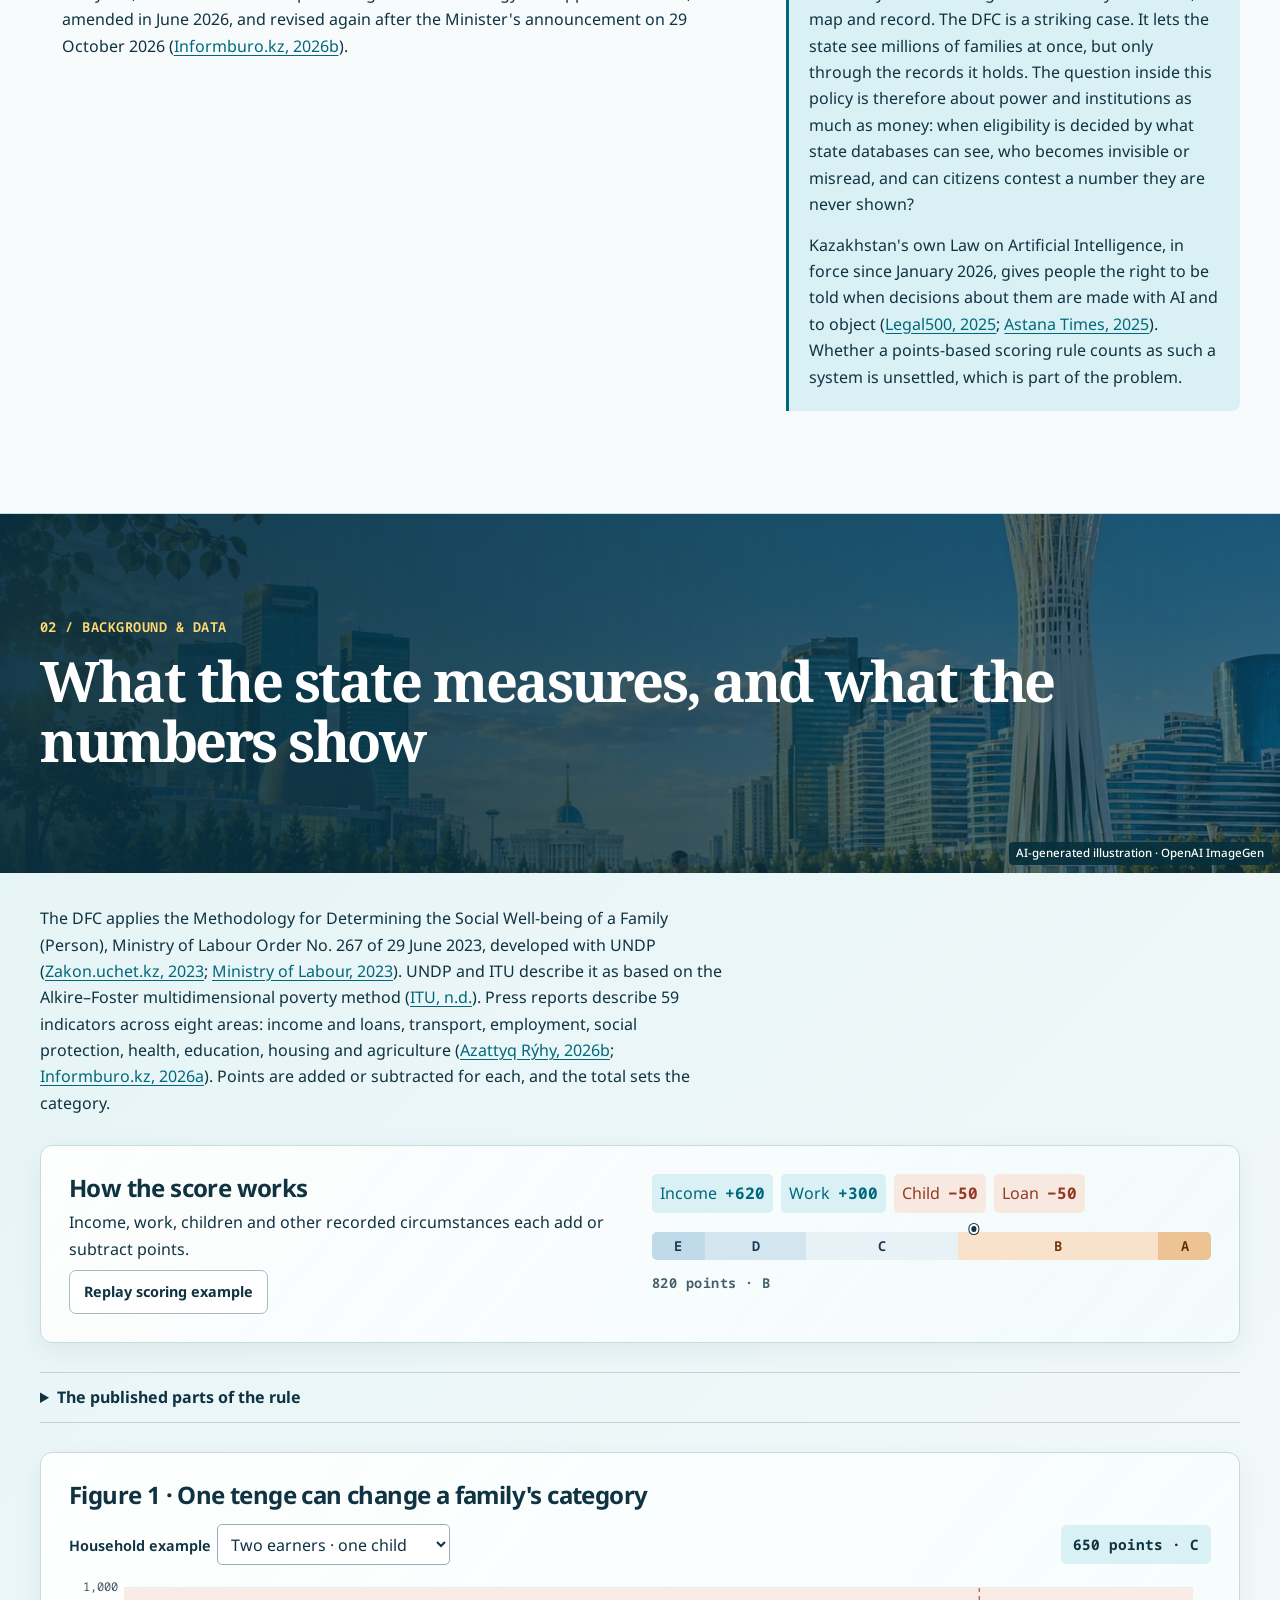
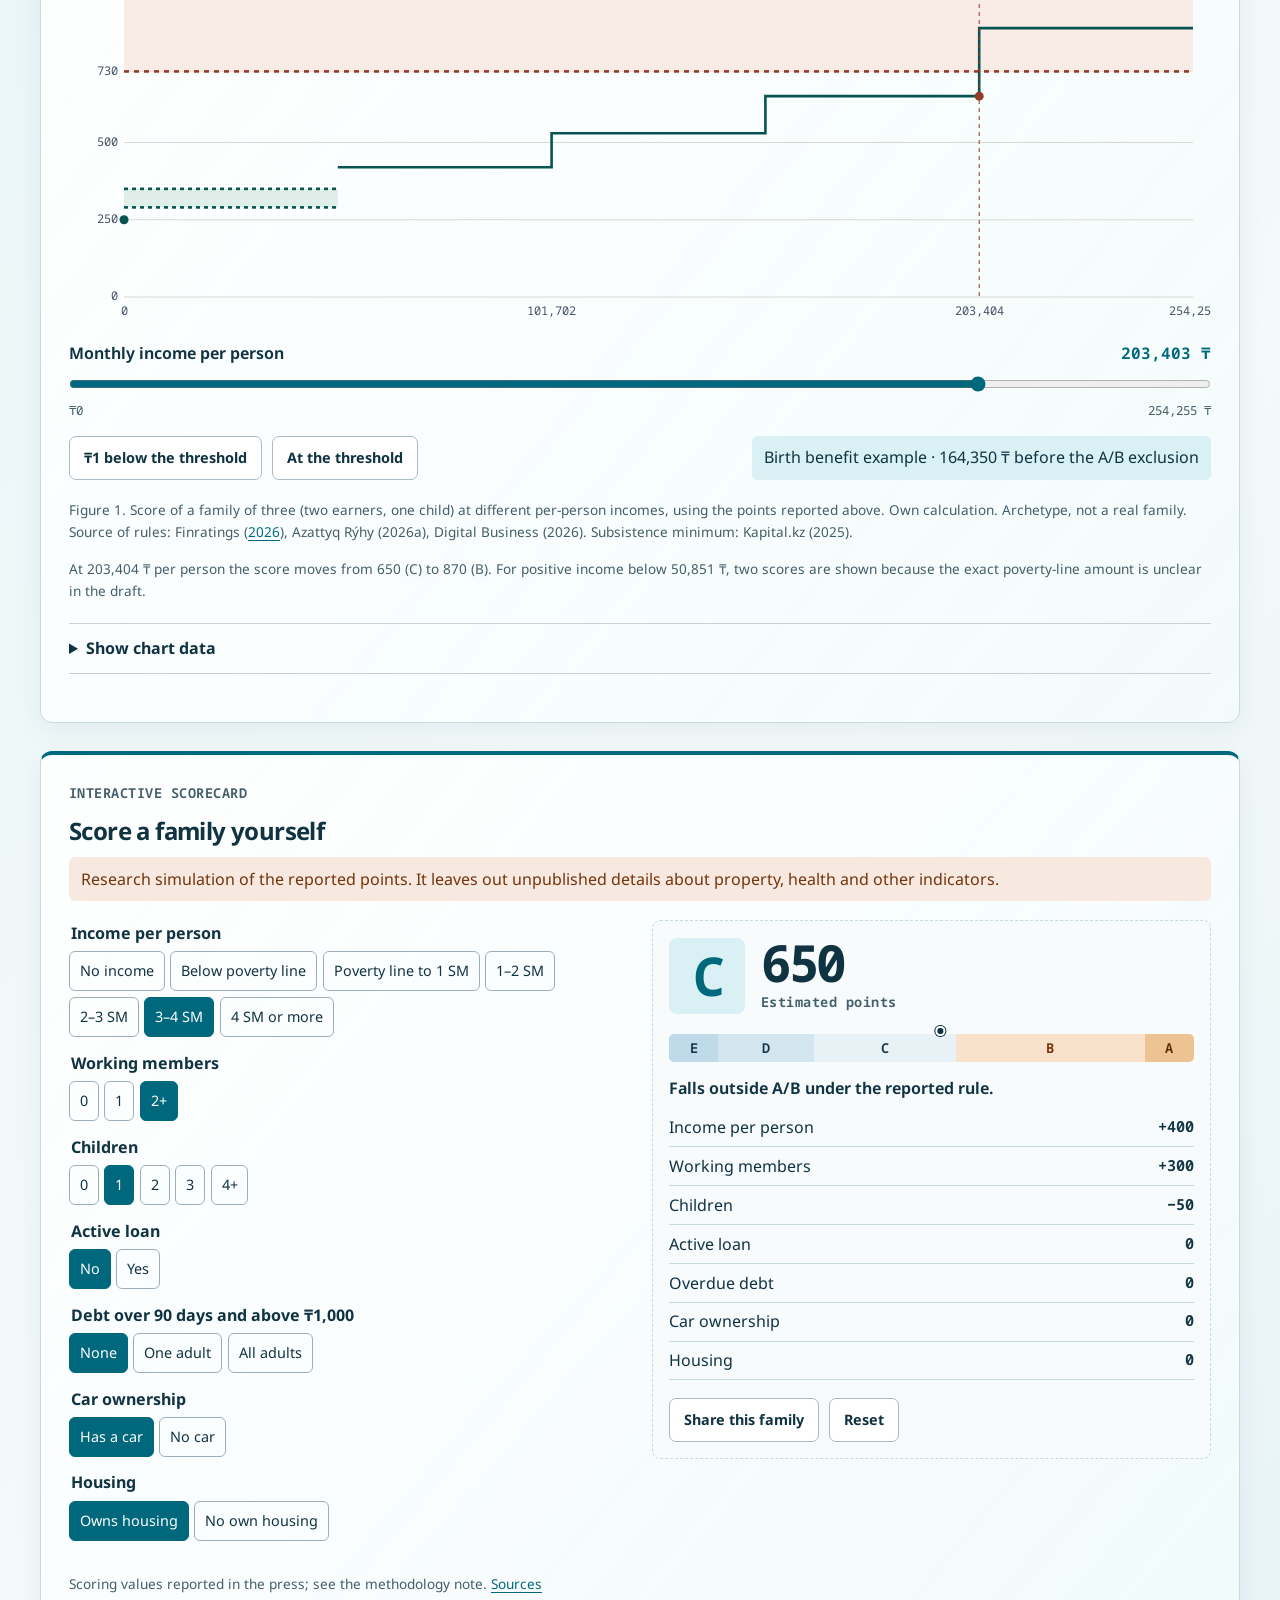
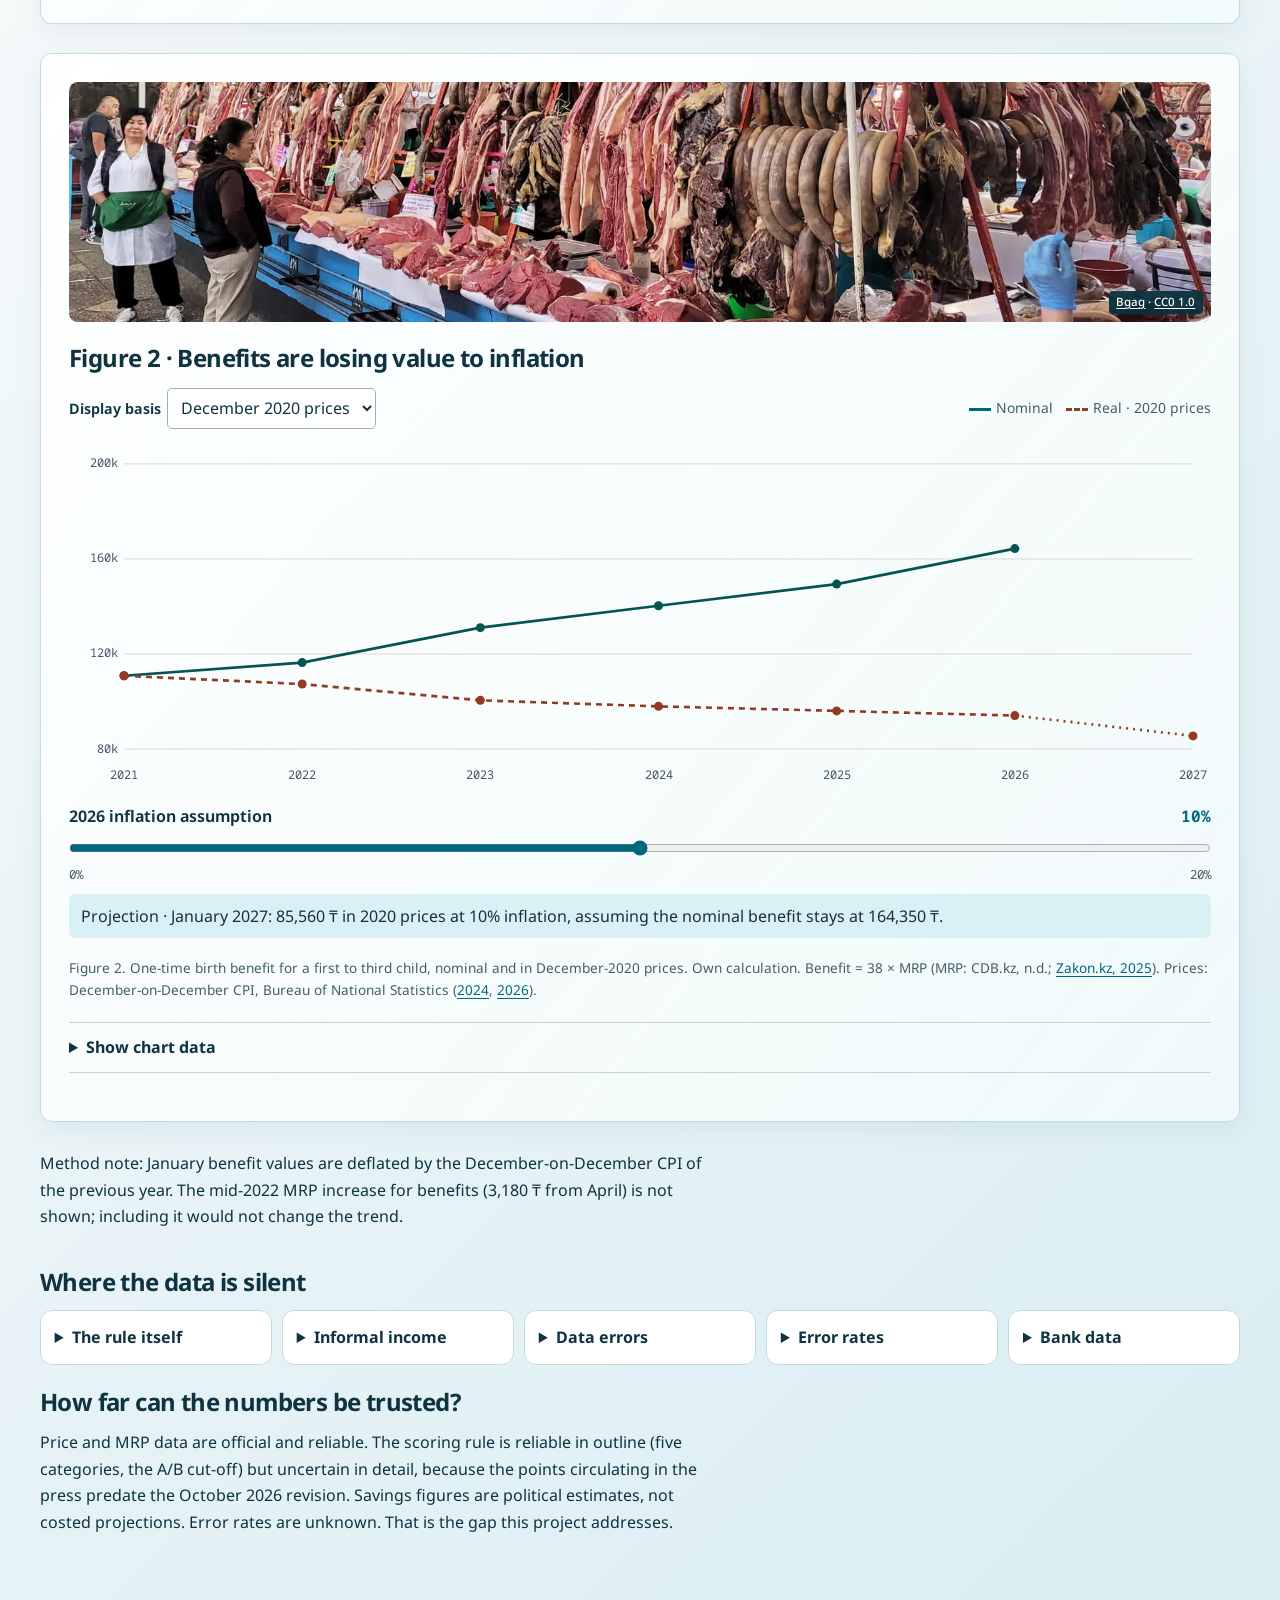
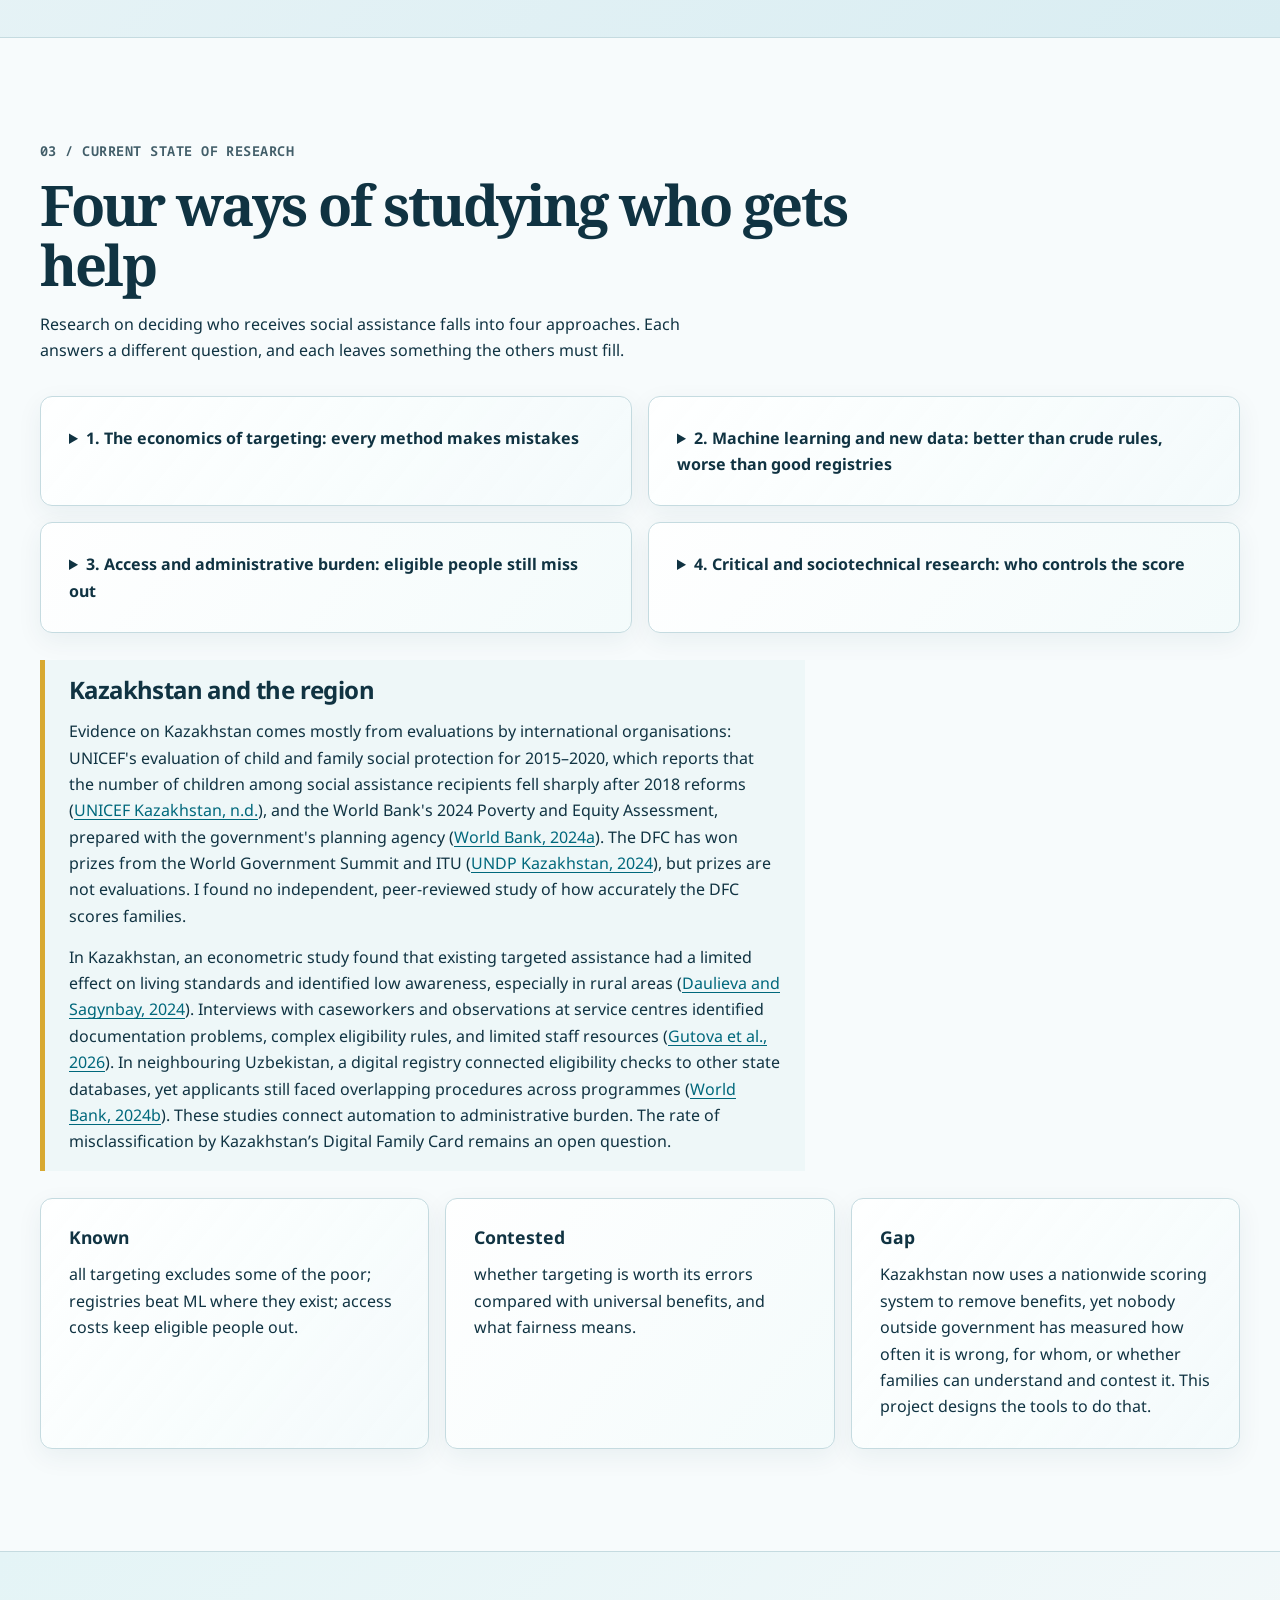
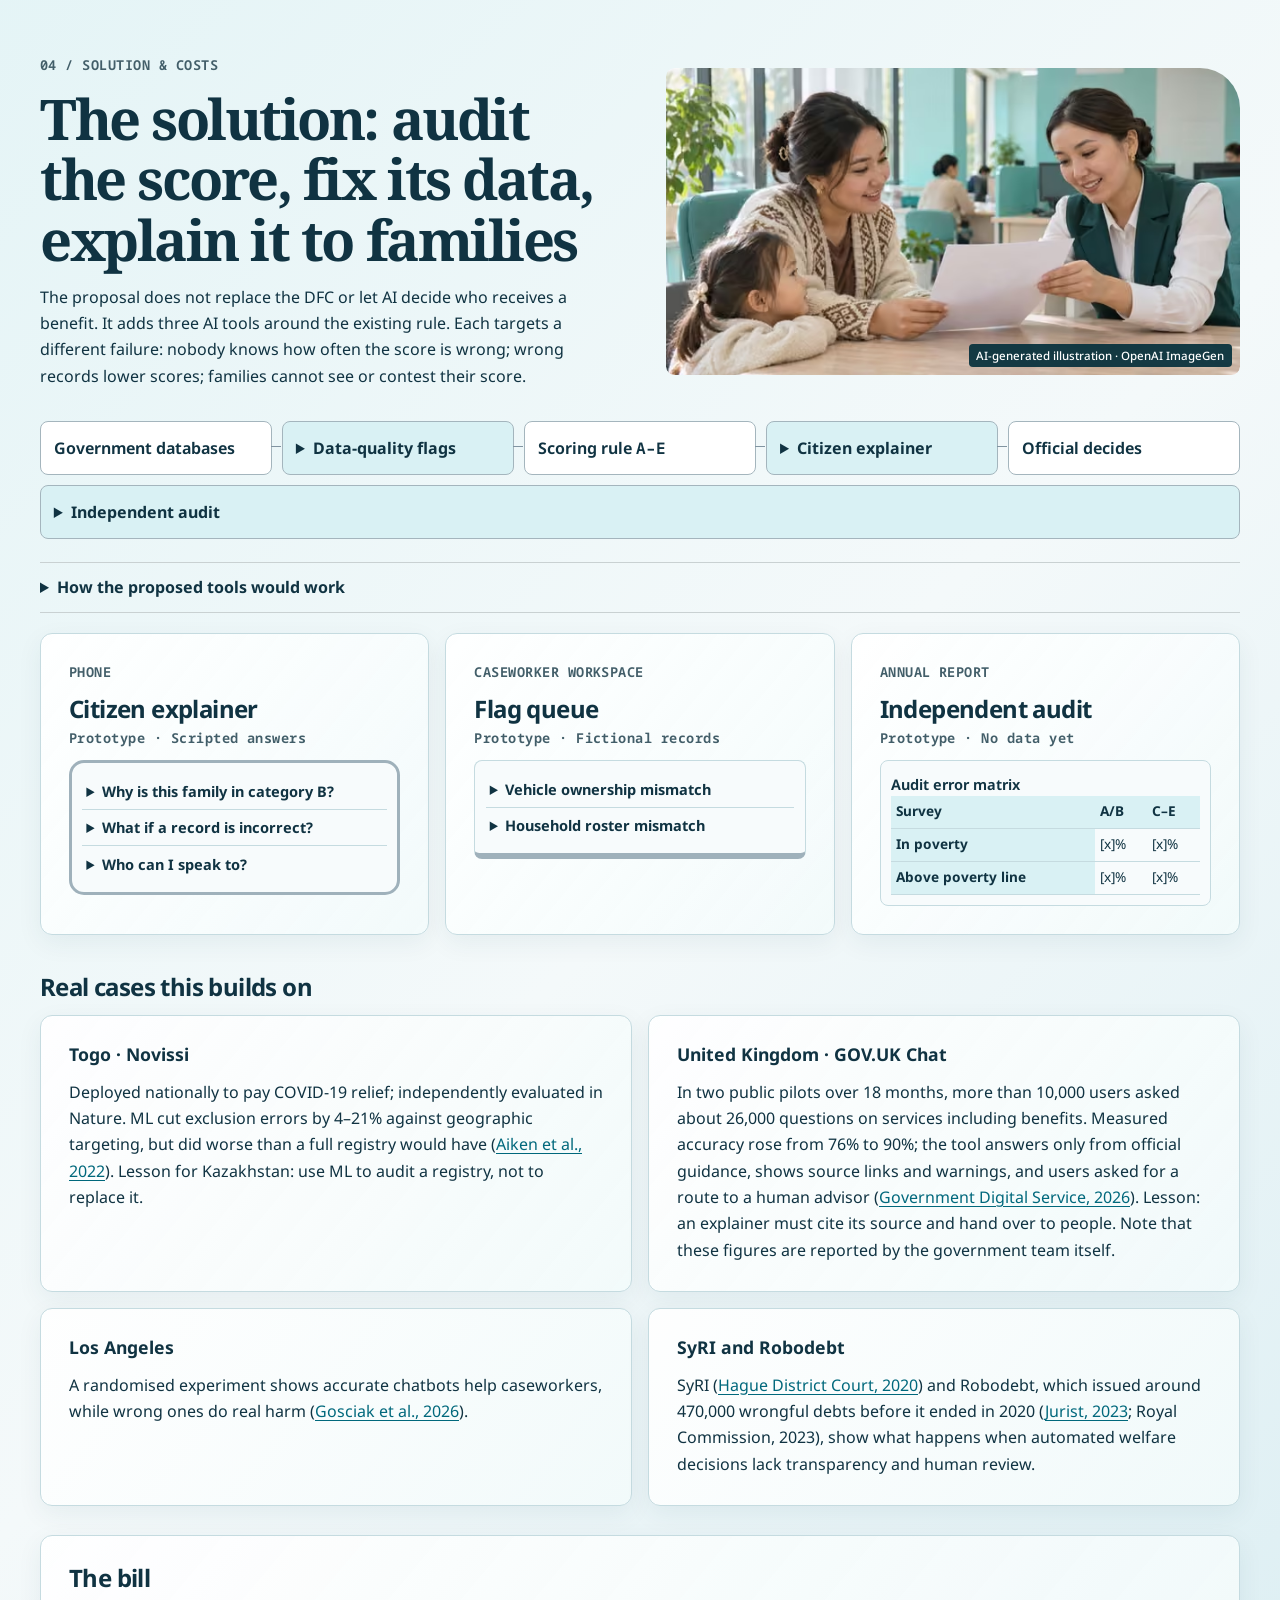
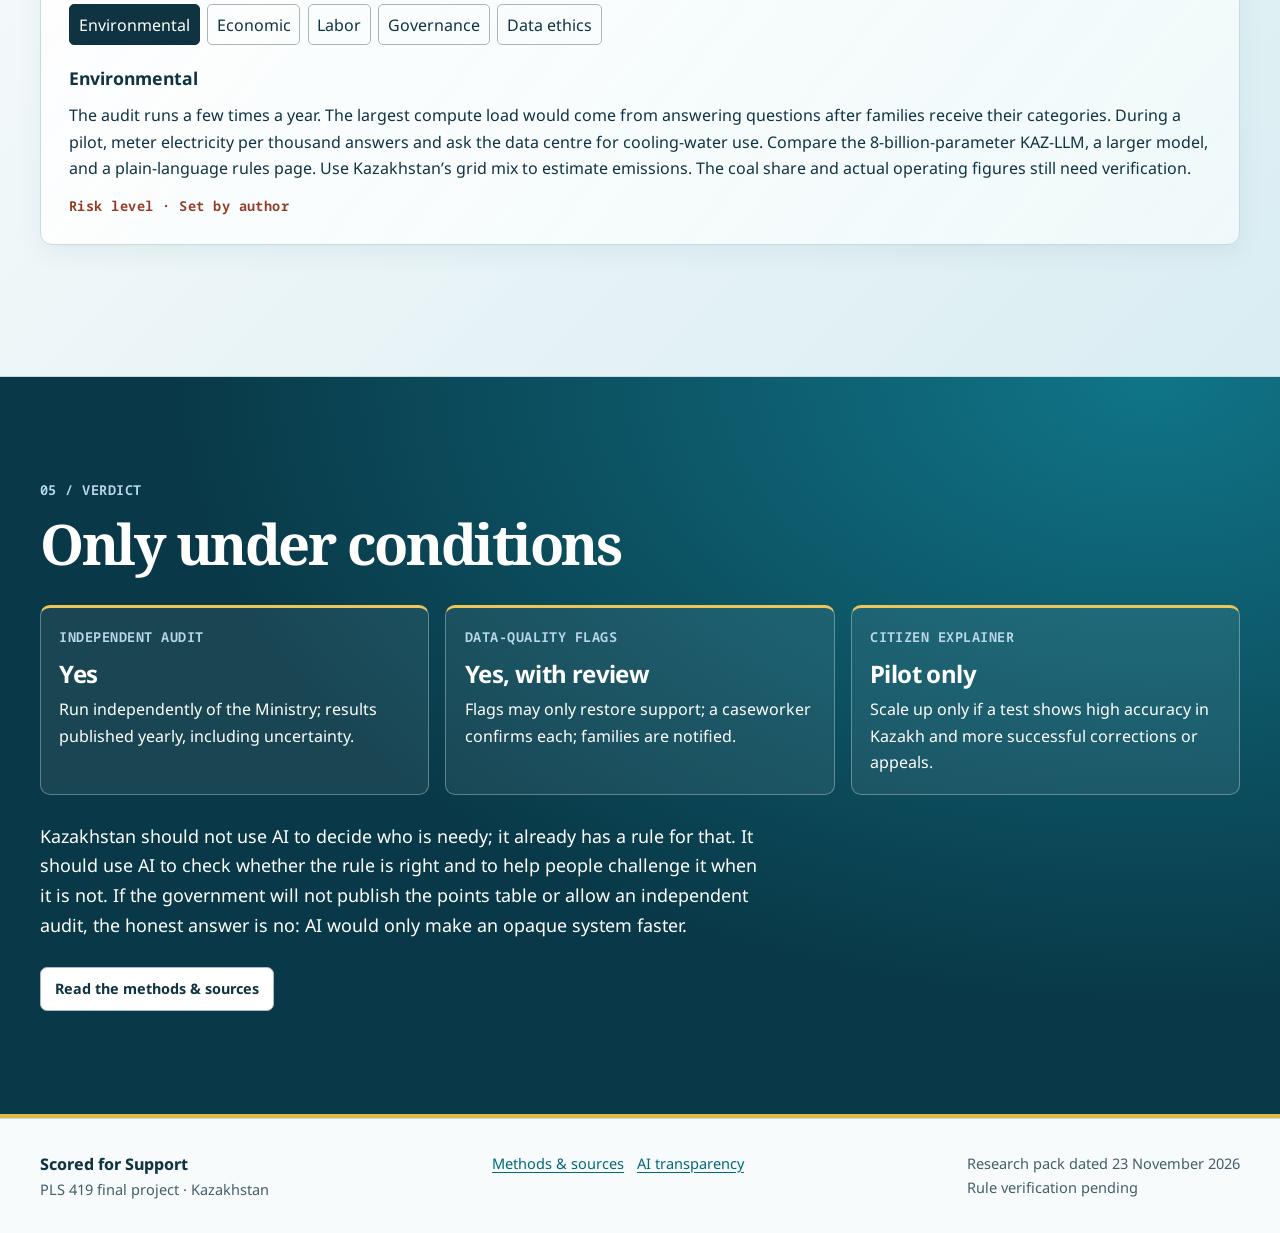
==== commit ef597193: "Rebuild the multilingual publication with optimized visual assets" ====
--- a/docs/index.html
+++ b/docs/index.html
@@ -37,7 +37,15 @@
       <div class="hero-copy">Explore how a change in income or a mistake in a record could affect support for a family in Kazakhstan. Try an example before checking your own records.</div>
       <div class="actions"><a class="button primary" href="#simulator">Open the score simulator</a><a class="button secondary" href="#record-check">Prepare a record check</a></div>
     </div>
-    <img class="family-photo" src="./static/family.jpg" alt="Three generations of a family sharing tea at home." width="1536" height="1024" fetchpriority="high">
+      <figure class="site-photo hero-image">
+    <picture>
+      <source type="image/avif" sizes="(max-width: 850px) 100vw, 50vw" srcset="./static/img/family-640.avif 640w, ./static/img/family-1024.avif 1024w, ./static/img/family-1600.avif 1600w">
+      <source type="image/webp" sizes="(max-width: 850px) 100vw, 50vw" srcset="./static/img/family-640.webp 640w, ./static/img/family-1024.webp 1024w, ./static/img/family-1600.webp 1600w">
+      <img src="./static/img/family-1024.jpg" sizes="(max-width: 850px) 100vw, 50vw" srcset="./static/img/family-640.jpg 640w, ./static/img/family-1024.jpg 1024w, ./static/img/family-1600.jpg 1600w" width="1280" height="853" alt="Three generations of a family sharing tea at home." class="family-photo" fetchpriority="high">
+    </picture>
+    <figcaption>AI-generated illustration · OpenAI ImageGen</figcaption>
+  </figure>
+
 
   </div>
 
@@ -46,7 +54,15 @@
 <a class="arc-link" href="#problem"><span>01</span>Problem</a><a class="arc-link" href="#data"><span>02</span>Background &amp; data</a><a class="arc-link" href="#research"><span>03</span>Research</a><a class="arc-link" href="#solution"><span>04</span>Solution &amp; costs</a><a class="arc-link" href="#verdict"><span>05</span>Verdict</a></nav></div>
 
 <section class="chapter shell" id="problem">
-  <header class="chapter-heading"><p class="eyebrow">01 / Problem</p><h2>A score now decides who is needy</h2></header>
+  <header class="chapter-heading service-intro"><div><p class="eyebrow">01 / Problem</p><h2>A score now decides who is needy</h2></div>  <figure class="site-photo ">
+    <picture>
+      <source type="image/avif" sizes="(max-width: 760px) 100vw, 50vw" srcset="./static/img/centre-640.avif 640w, ./static/img/centre-1024.avif 1024w, ./static/img/centre-1600.avif 1600w">
+      <source type="image/webp" sizes="(max-width: 760px) 100vw, 50vw" srcset="./static/img/centre-640.webp 640w, ./static/img/centre-1024.webp 1024w, ./static/img/centre-1600.webp 1600w">
+      <img src="./static/img/centre-1024.jpg" sizes="(max-width: 760px) 100vw, 50vw" srcset="./static/img/centre-640.jpg 640w, ./static/img/centre-1024.jpg 1024w, ./static/img/centre-1600.jpg 1600w" width="1600" height="1200" alt="Public Service Centre in the Auezov district of Almaty, photographed in 2014." loading="lazy">
+    </picture>
+    <figcaption><a href="https://commons.wikimedia.org/wiki/File:%D0%A6%D0%9E%D0%9D%D0%90%D1%83%D1%8D%D0%B7%D0%BE%D0%B2%D1%81%D0%BA%D0%B8%D0%B9%D0%A0%D0%B0%D0%B9%D0%BE%D0%BD%D0%A3%D0%BB%D0%B8%D1%86%D0%B0%D0%94%D0%B6%D0%B0%D0%BD%D0%B4%D0%BE%D1%81%D0%BE%D0%B2%D0%B0%D0%90%D0%BB%D0%BC%D0%B0%D0%90%D1%82%D0%B0%D0%9A%D0%B0%D0%B7%D0%B0%D1%85%D1%81%D1%82%D0%B0%D0%BD%D0%9E%D0%BA%D1%82%D1%8F%D0%B1%D1%80%D1%8C2014.JPG">MarchHare1977</a> · <a href="https://creativecommons.org/licenses/by-sa/4.0/">CC BY-SA 4.0</a></figcaption>
+  </figure>
+</header>
   <div class="issue-lead prose"><p><strong>The issue is exclusion from Kazakhstan’s social benefits through automated household scoring.</strong> A family can lose access to a listed payment when official records or a small change in recorded income push it into category A or B.</p></div>
   <div class="citizen-grid">
     <aside class="case-file" aria-labelledby="sample-title">
@@ -83,18 +99,26 @@
   </div>
   <figure class="economy-card" aria-labelledby="buying-title">
     <div class="market-scene">
-      <img src="./static/market.jpg" alt="" loading="lazy" width="1536" height="1024">
+        <figure class="site-photo market-image">
+    <picture>
+      <source type="image/avif" sizes="(max-width: 800px) 100vw, 45vw" srcset="./static/img/market-640.avif 640w, ./static/img/market-1024.avif 1024w, ./static/img/market-1600.avif 1600w">
+      <source type="image/webp" sizes="(max-width: 800px) 100vw, 45vw" srcset="./static/img/market-640.webp 640w, ./static/img/market-1024.webp 1024w, ./static/img/market-1600.webp 1600w">
+      <img src="./static/img/market-1024.jpg" sizes="(max-width: 800px) 100vw, 45vw" srcset="./static/img/market-640.jpg 640w, ./static/img/market-1024.jpg 1024w, ./static/img/market-1600.jpg 1600w" width="1250" height="703" alt="A vendor weighs apples at a produce stall." loading="lazy">
+    </picture>
+    <figcaption>AI-generated illustration · OpenAI ImageGen</figcaption>
+  </figure>
+
       <div class="market-overlay"><strong>−15%</strong><span>Purchasing power<br>2021–2026</span></div>
     </div>
     <div class="economy-body">
       <h3 id="buying-title">What can the birth payment buy?</h3>
       <p class="unit">December 2020 prices</p>
       <div class="buying-row">
-        <div class="amount-line"><span>2021</span><strong>110 846 ₸</strong></div>
+        <div class="amount-line"><span>2021</span><strong>110,846 ₸</strong></div>
         <div class="bar-track" aria-hidden="true"><i style="width:100.0%"></i></div>
       </div>
       <div class="buying-row">
-        <div class="amount-line"><span>2026</span><strong>94 116 ₸</strong></div>
+        <div class="amount-line"><span>2026</span><strong>94,116 ₸</strong></div>
         <div class="bar-track" aria-hidden="true"><i style="width:84.90698807354347%"></i></div>
       </div>
       <p>Measured at the same prices, the 2026 payment bought about 15% less than the 2021 payment. When essentials cost more, families have less room to spend at other local businesses.</p>
@@ -122,8 +146,16 @@
 <p>Kazakhstan's own Law on Artificial Intelligence, in force since January 2026, gives people the right to be told when decisions about them are made with AI and to object (<a class="citation" href="./methods/#legal500-2025">Legal500, 2025</a>; <a class="citation" href="./methods/#astana-times-2025">Astana Times, 2025</a>). Whether a points-based scoring rule counts as such a system is unsettled, which is part of the problem.</p></aside></div>
 </section>
 
-<section class="chapter data-section" id="data"><div class="shell">
-  <header class="chapter-heading"><p class="eyebrow">02 / Background &amp; data</p><h2>What the state measures, and what the numbers show</h2></header>
+<section class="chapter data-section" id="data"><div class="data-opener">  <figure class="site-photo skyline">
+    <picture>
+      <source type="image/avif" sizes="100vw" srcset="./static/img/astana-640.avif 640w, ./static/img/astana-1024.avif 1024w, ./static/img/astana-1600.avif 1600w">
+      <source type="image/webp" sizes="100vw" srcset="./static/img/astana-640.webp 640w, ./static/img/astana-1024.webp 1024w, ./static/img/astana-1600.webp 1600w">
+      <img src="./static/img/astana-1024.jpg" sizes="100vw" srcset="./static/img/astana-640.jpg 640w, ./static/img/astana-1024.jpg 1024w, ./static/img/astana-1600.jpg 1600w" width="1536" height="1024" alt="An illustrated view of Astana’s skyline and the Baiterek monument." loading="lazy">
+    </picture>
+    <figcaption>AI-generated illustration · OpenAI ImageGen</figcaption>
+  </figure>
+
+  <header class="chapter-heading shell"><p class="eyebrow">02 / Background &amp; data</p><h2>What the state measures, and what the numbers show</h2></header></div><div class="shell">
   <div class="prose reading-width"><p>The DFC applies the Methodology for Determining the Social Well-being of a Family (Person), Ministry of Labour Order No. 267 of 29 June 2023, developed with UNDP (<a class="citation" href="./methods/#zakon-uchet-kz-2023">Zakon.uchet.kz, 2023</a>; <a class="citation" href="./methods/#ministry-of-labour-and-social-protection-of-the-population-2023">Ministry of Labour, 2023</a>). UNDP and ITU describe it as based on the Alkire–Foster multidimensional poverty method (<a class="citation" href="./methods/#itu-n-d">ITU, n.d.</a>). Press reports describe 59 indicators across eight areas: income and loans, transport, employment, social protection, health, education, housing and agriculture (<a class="citation" href="./methods/#azattyq-ryhy-2026b">Azattyq Rýhy, 2026b</a>; <a class="citation" href="./methods/#informburo-kz-2026a">Informburo.kz, 2026a</a>). Points are added or subtracted for each, and the total sets the category.</p></div>
   <div class="panel score-demo">
     <div><h3>How the score works</h3><p>Income, work, children and other recorded circumstances each add or subtract points.</p>
@@ -221,6 +253,15 @@
   </section>
 
   <figure class="panel chart-card" id="inflation">
+      <figure class="site-photo bazaar-image">
+    <picture>
+      <source type="image/avif" sizes="(max-width: 1200px) 100vw, 1200px" srcset="./static/img/bazaar-640.avif 640w, ./static/img/bazaar-1024.avif 1024w, ./static/img/bazaar-1600.avif 1600w">
+      <source type="image/webp" sizes="(max-width: 1200px) 100vw, 1200px" srcset="./static/img/bazaar-640.webp 640w, ./static/img/bazaar-1024.webp 1024w, ./static/img/bazaar-1600.webp 1600w">
+      <img src="./static/img/bazaar-1024.jpg" sizes="(max-width: 1200px) 100vw, 1200px" srcset="./static/img/bazaar-640.jpg 640w, ./static/img/bazaar-1024.jpg 1024w, ./static/img/bazaar-1600.jpg 1600w" width="3865" height="2268" alt="Meat stalls in Almaty’s Green Market." loading="lazy">
+    </picture>
+    <figcaption><a href="https://commons.wikimedia.org/wiki/File:Green_Market,_Almaty.jpg">Bgag</a> · <a href="https://creativecommons.org/publicdomain/zero/1.0/">CC0 1.0</a></figcaption>
+  </figure>
+
     <h3>Figure 2 · Benefits are losing value to inflation</h3>
     <div class="chart-toolbar"><div><label for="price-view">Display basis</label><select id="price-view"><option value="2020">December 2020 prices</option><option value="2026">January 2026 prices</option></select></div>
     <div class="chart-key"><span class="nominal-key">Nominal</span><span class="real-key" id="real-key">Real · 2020 prices</span></div></div>
@@ -257,7 +298,15 @@
 </section>
 
 <section class="chapter data-section" id="solution"><div class="shell">
-  <header class="chapter-heading service-intro"><div><p class="eyebrow">04 / Solution &amp; costs</p><h2>The solution: audit the score, fix its data, explain it to families</h2><p>The proposal does not replace the DFC or let AI decide who receives a benefit. It adds three AI tools around the existing rule. Each targets a different failure: nobody knows how often the score is wrong; wrong records lower scores; families cannot see or contest their score.</p></div><img src="./static/consultation.jpg" loading="lazy" alt="A parent and a service worker reviewing a document together."></header>
+  <header class="chapter-heading service-intro"><div><p class="eyebrow">04 / Solution &amp; costs</p><h2>The solution: audit the score, fix its data, explain it to families</h2><p>The proposal does not replace the DFC or let AI decide who receives a benefit. It adds three AI tools around the existing rule. Each targets a different failure: nobody knows how often the score is wrong; wrong records lower scores; families cannot see or contest their score.</p></div>  <figure class="site-photo ">
+    <picture>
+      <source type="image/avif" sizes="(max-width: 760px) 100vw, 50vw" srcset="./static/img/consultation-640.avif 640w, ./static/img/consultation-1024.avif 1024w, ./static/img/consultation-1600.avif 1600w">
+      <source type="image/webp" sizes="(max-width: 760px) 100vw, 50vw" srcset="./static/img/consultation-640.webp 640w, ./static/img/consultation-1024.webp 1024w, ./static/img/consultation-1600.webp 1600w">
+      <img src="./static/img/consultation-1024.jpg" sizes="(max-width: 760px) 100vw, 50vw" srcset="./static/img/consultation-640.jpg 640w, ./static/img/consultation-1024.jpg 1024w, ./static/img/consultation-1600.jpg 1600w" width="1120" height="630" alt="A parent and a service worker reviewing a document together." loading="lazy">
+    </picture>
+    <figcaption>AI-generated illustration · OpenAI ImageGen</figcaption>
+  </figure>
+</header>
   <div class="pipeline" aria-label="Proposed welfare workflow">
     <div class="pipeline-step">Government databases</div>
     <details class="pipeline-step tool"><summary>Data-quality flags</summary><p>Flags records that look outdated or wrong before they affect a score</p><p>Ministry caseworkers inside the DFC</p><p>A caseworker confirms every flag; family is told</p></details>
--- a/docs/static/site.css
+++ b/docs/static/site.css
@@ -1,3 +1,6 @@
+@font-face { font-family: "Noto Sans"; src: url("fonts/notosans.woff2") format("woff2"); font-weight: 100 900; font-display: swap; }
+@font-face { font-family: "Noto Serif"; src: url("fonts/notoserif.woff2") format("woff2"); font-weight: 100 900; font-display: swap; }
+@font-face { font-family: "Noto Sans Mono"; src: url("fonts/notosansmono.woff2") format("woff2"); font-weight: 100 900; font-display: swap; }
 :root {
   color-scheme: light;
   --ink: #173334;
@@ -9,9 +12,9 @@
   --blue-soft: #e0eeea;
   --amber: #933a25;
   --amber-soft: #f8e9e0;
-  --sans: "IBM Plex Sans", system-ui, -apple-system, sans-serif;
-  --serif: Georgia, "Times New Roman", serif;
-  --mono: "IBM Plex Mono", ui-monospace, SFMono-Regular, Consolas, monospace;
+  --sans: "Noto Sans", sans-serif;
+  --serif: "Noto Serif", serif;
+  --mono: "Noto Sans Mono", monospace;
 }
 * { box-sizing: border-box; }
 html { scroll-behavior: smooth; scroll-padding-top: 6rem; }
@@ -408,3 +411,34 @@
 @media (max-width: 760px) {
   .source-heading, .service-intro, .methods-intro, .contributions { grid-template-columns: minmax(0,1fr); }
 }
+
+.site-photo { position: relative; overflow: hidden; margin: 0; border-radius: .55rem; }
+.site-photo picture, .site-photo img { display: block; width: 100%; }
+.site-photo img { object-fit: cover; }
+.site-photo figcaption {
+  position: absolute; inset: auto .5rem .5rem auto; margin: 0; padding: .22rem .48rem;
+  background: #07313ded; color: #fff; border-radius: .25rem; font: 500 .72rem/1.4 var(--sans);
+}
+.site-photo figcaption a { color: inherit; }
+.market-image, .skyline { position: absolute; inset: 0; border-radius: 0; }
+.market-image figcaption { z-index: 1; inset: .5rem .5rem auto auto; }
+.skyline img, .skyline picture { height: 100%; }
+.source-image img { height: clamp(13rem,24vw,21rem); }
+#data { padding-top: 0; }
+.data-opener { position: relative; isolation: isolate; margin-bottom: 2rem; }
+.data-opener .skyline { z-index: -1; }
+.skyline picture::after { position: absolute; content: ""; inset: 0; background: linear-gradient(90deg,#042d40ee,#073448a3); }
+.data-opener .chapter-heading { max-width: 1200px; padding-block: clamp(4rem,8vw,8rem); color: white; }
+.data-opener .eyebrow { color: #ffda71; }
+.bazaar-image { margin-bottom: 1.4rem; }
+.bazaar-image img { height: clamp(10rem,19vw,15rem); }
+@media (prefers-reduced-motion: no-preference) {
+  .skyline img { animation: photo-pan 12s ease-out both; animation-play-state: paused; }
+  .data-opener.enter-view .skyline img { animation-play-state: running; }
+  @keyframes photo-pan { from { transform: scale(1); } to { transform: scale(1.05); } }
+}
+.hero-image { min-width: 0; }
+.market-overlay { pointer-events: none; }
+.hero-grid > :first-child { min-width: 0; }
+:lang(kk) .hero h1 { font-size: clamp(2.55rem, 4.5vw, 4.3rem); overflow-wrap: anywhere; }
+@media (min-width: 1051px) { .menu-button { display: none; } }
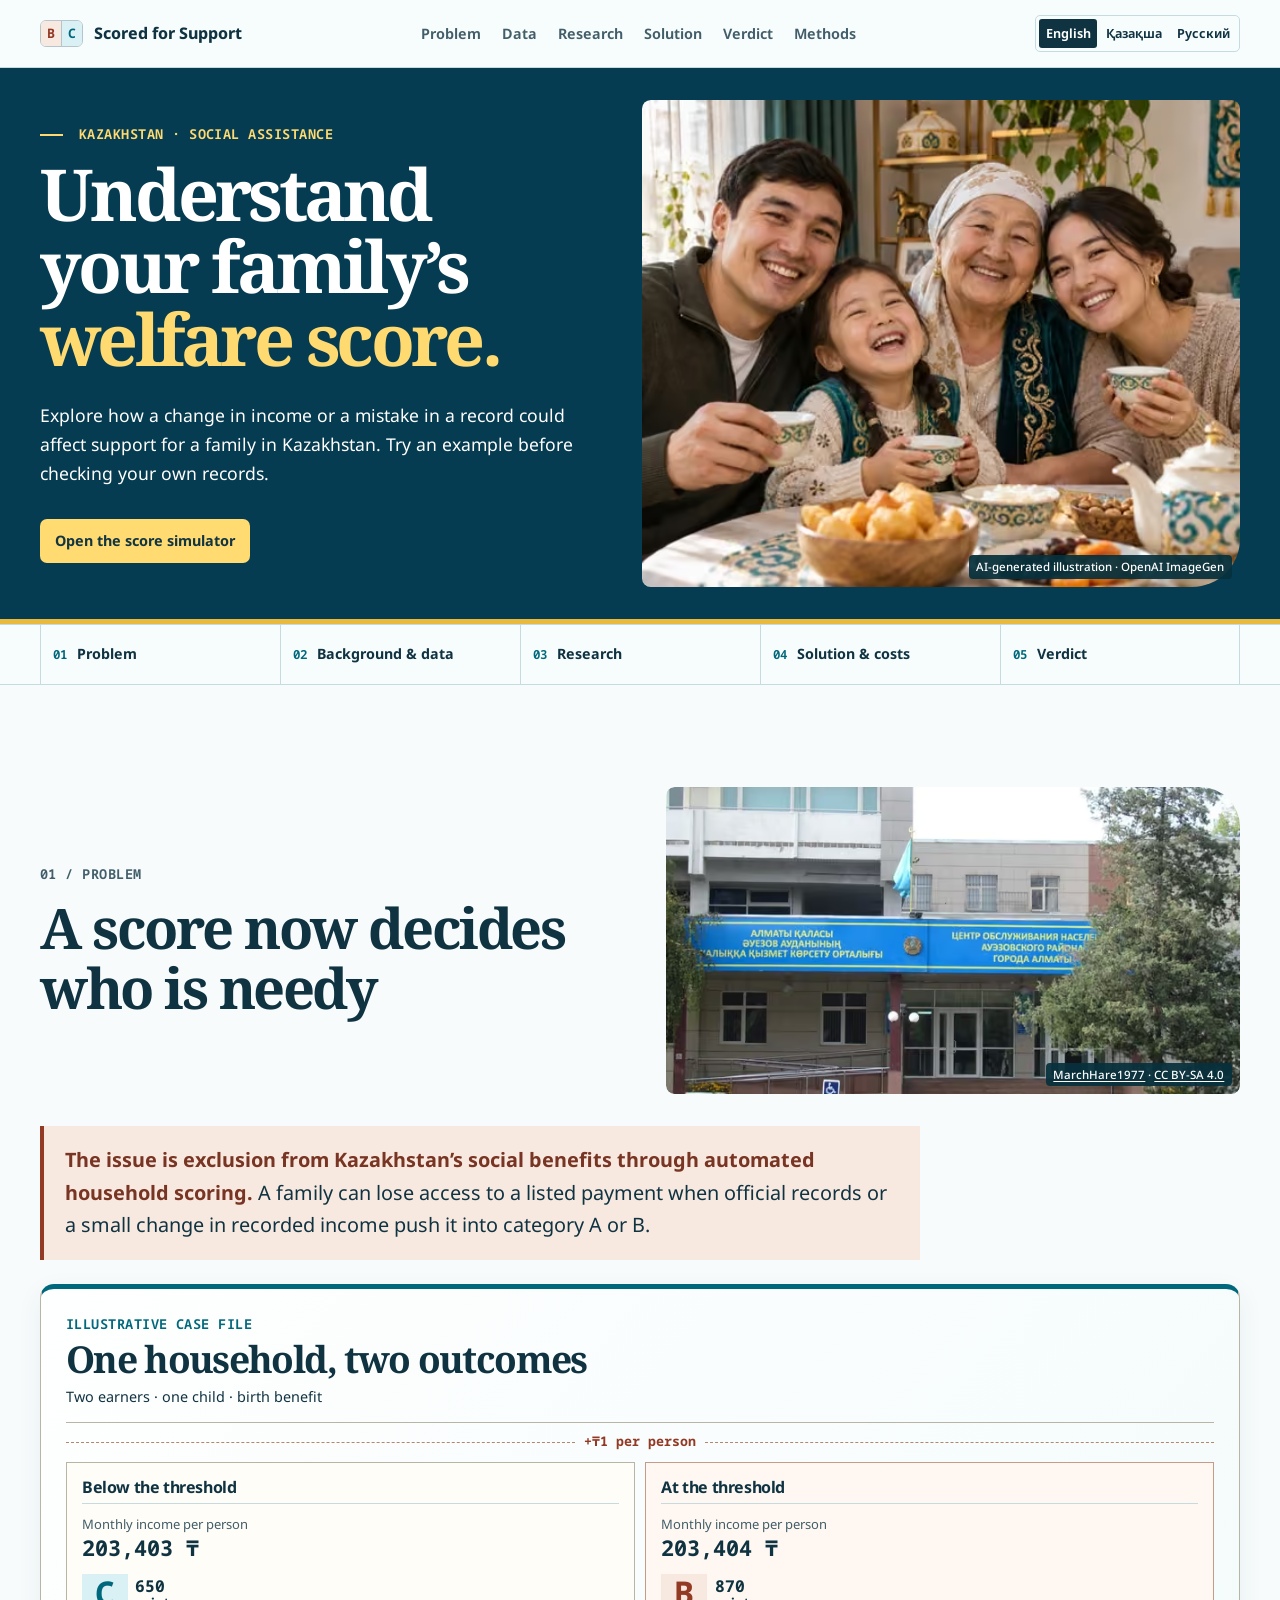
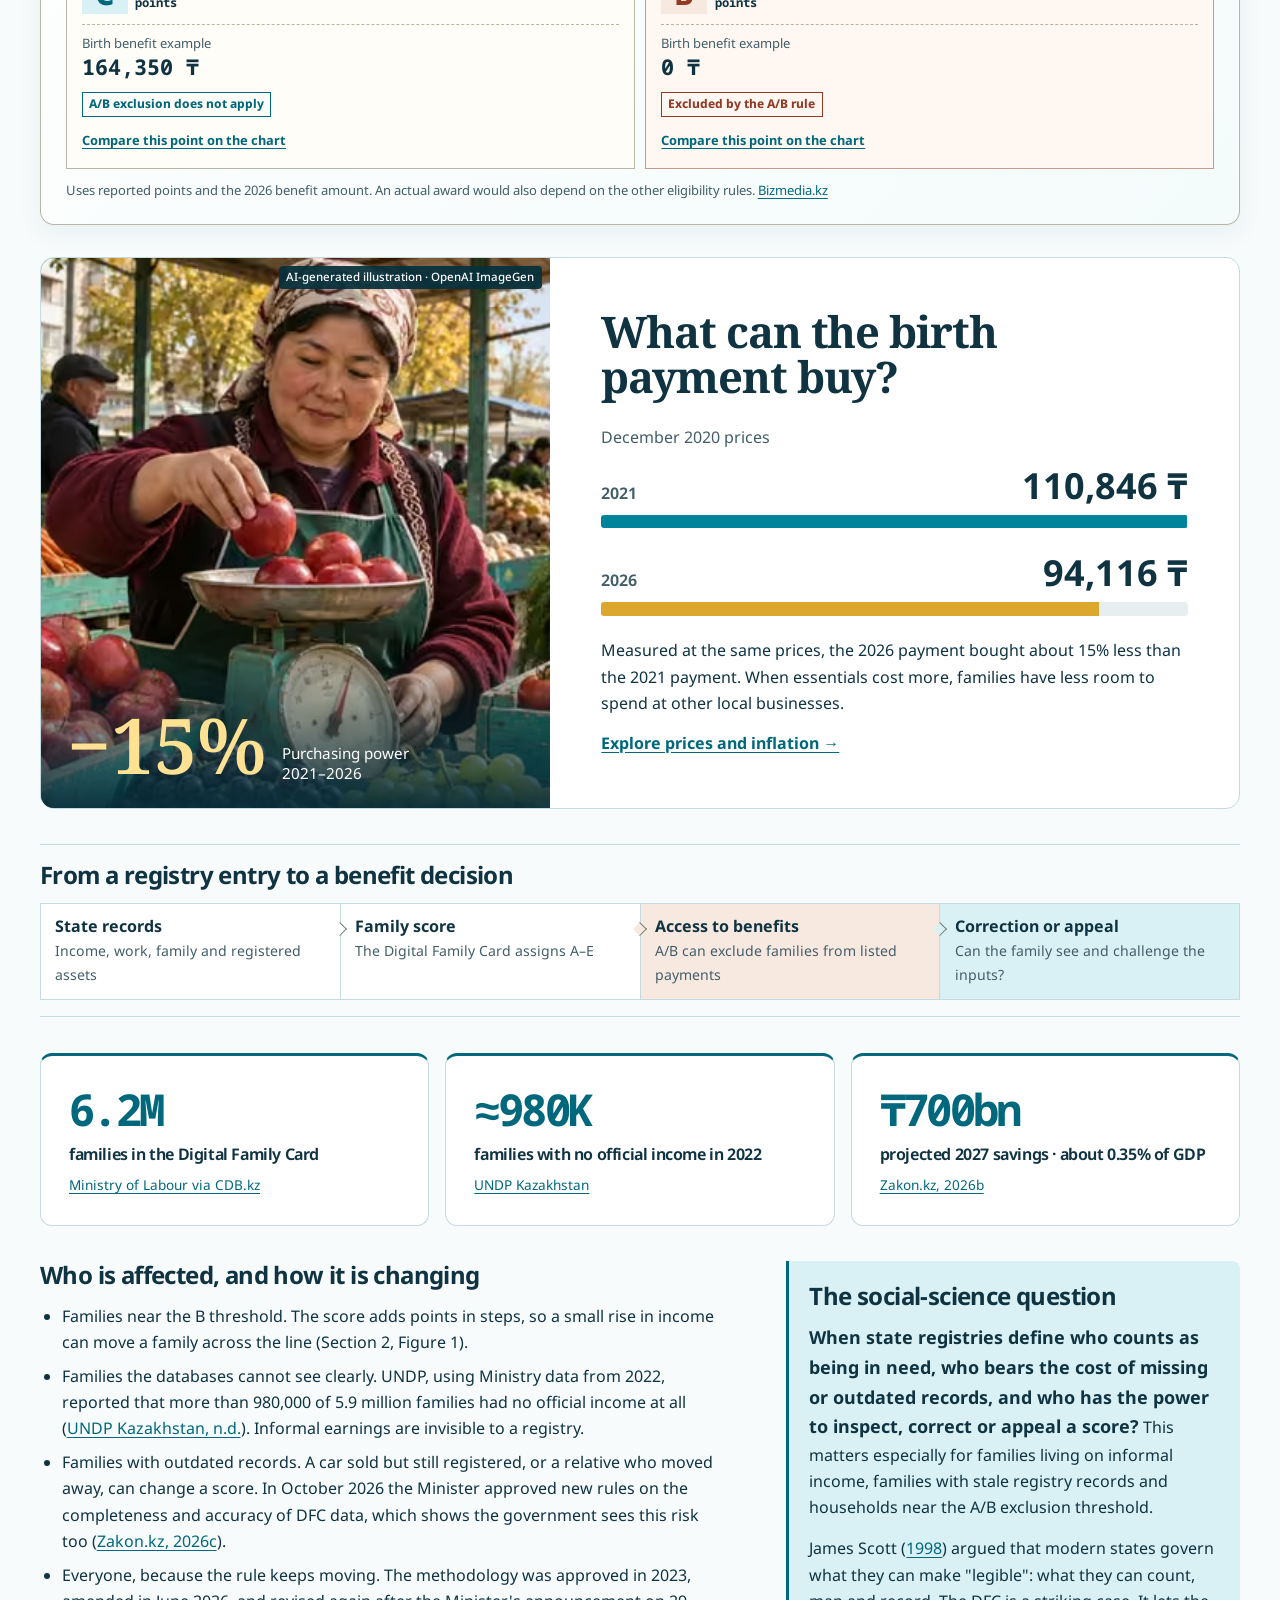
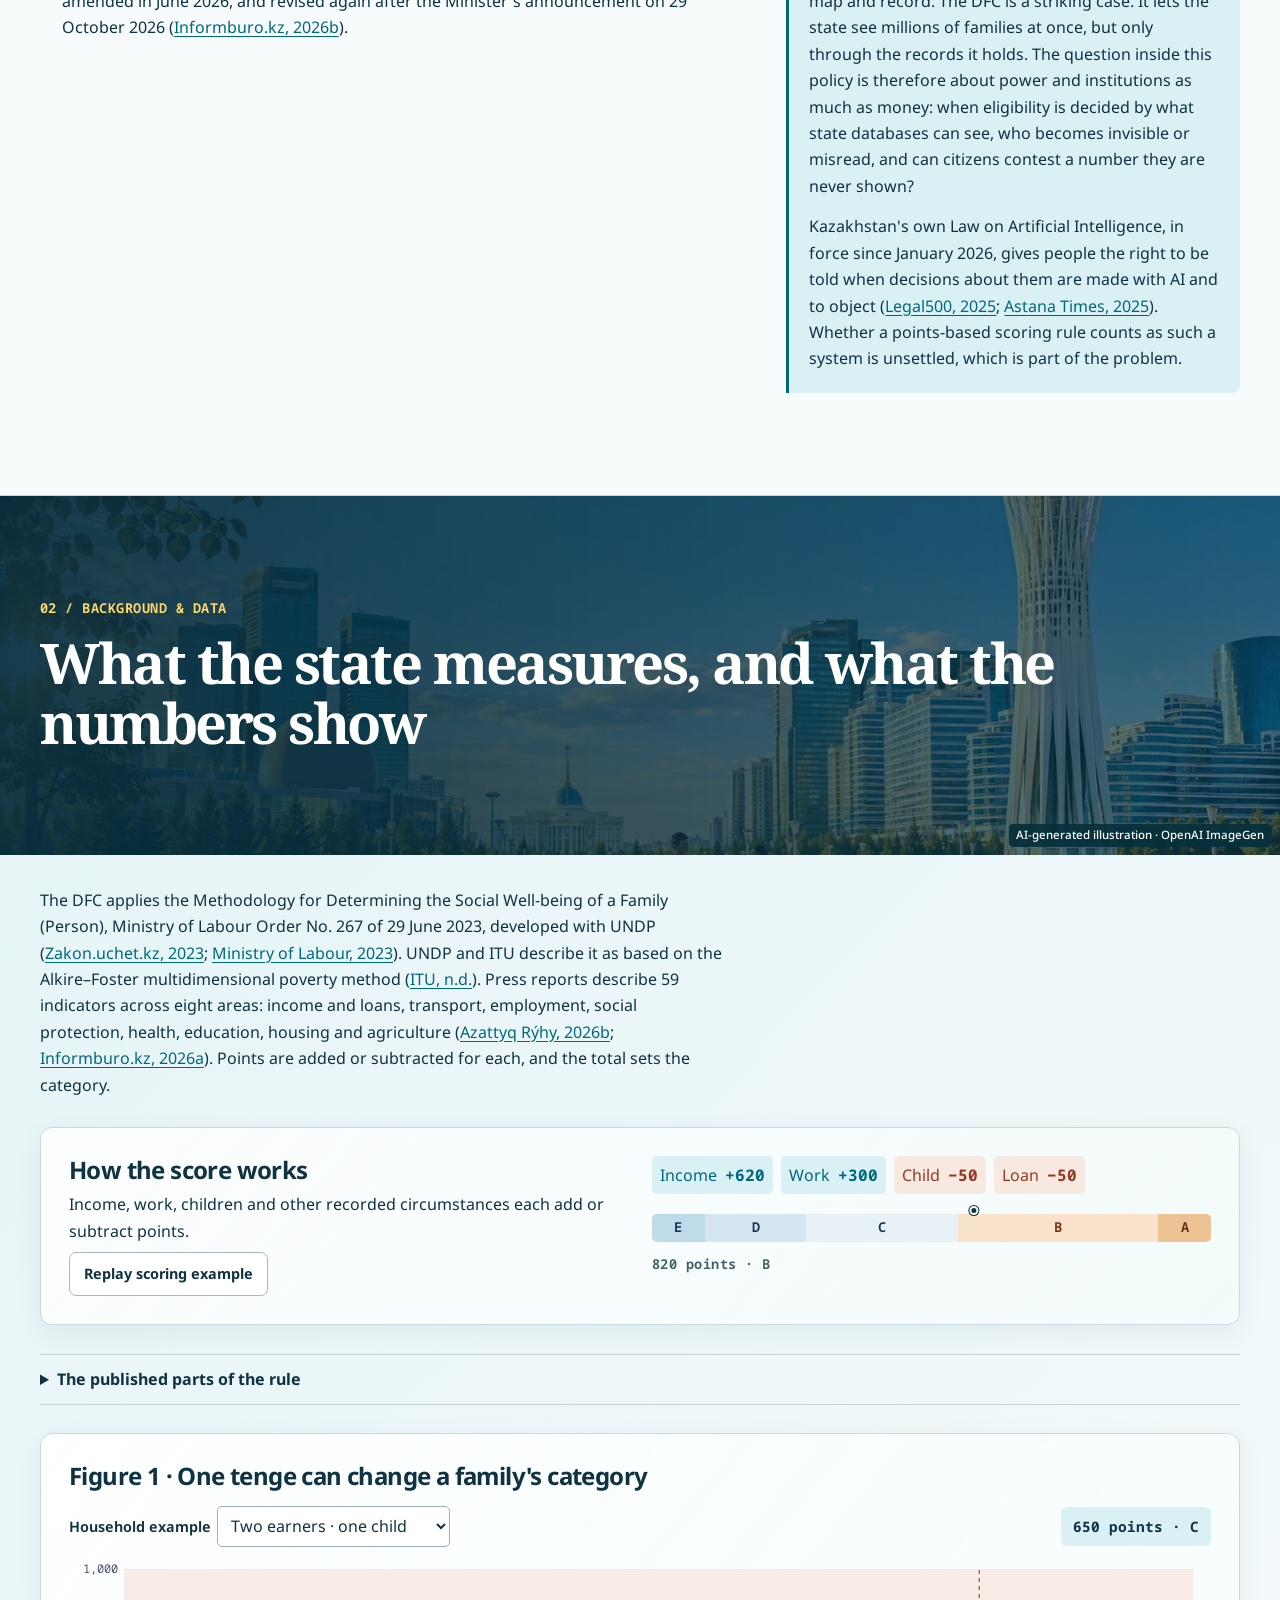
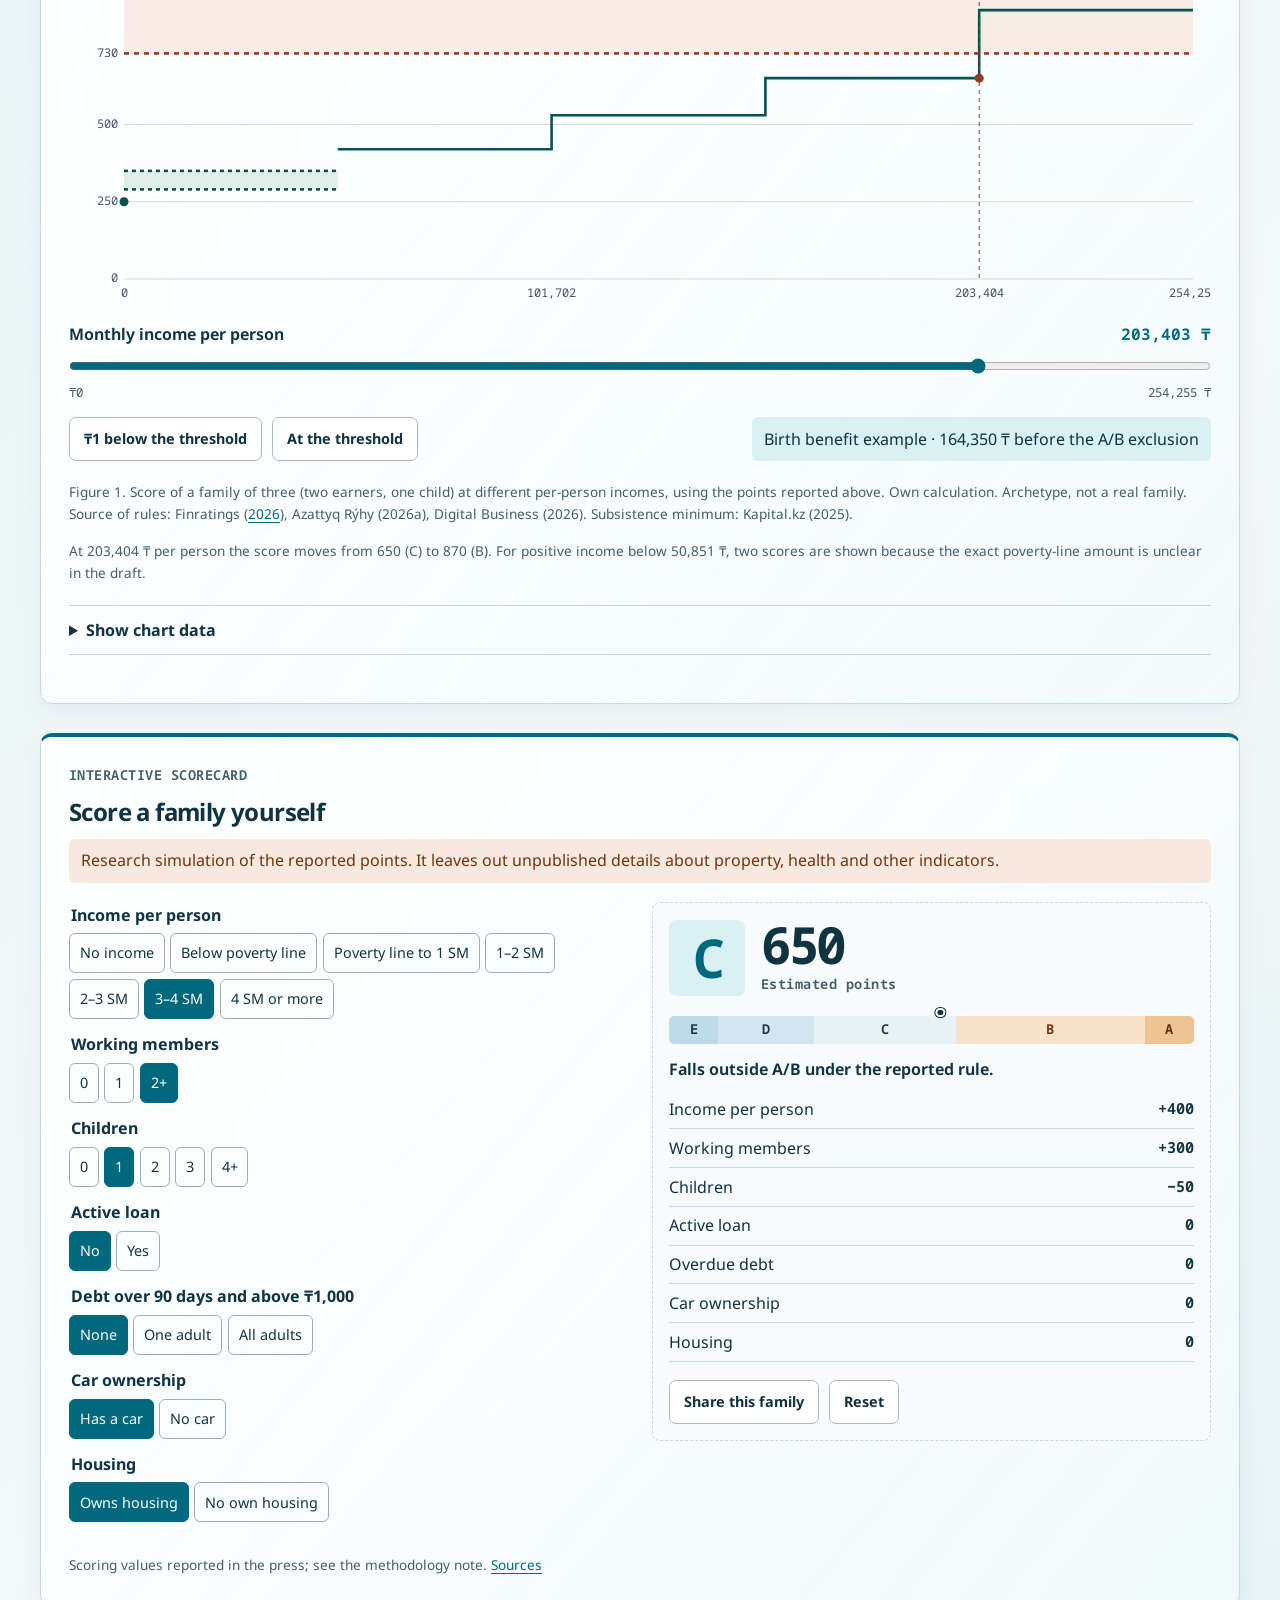
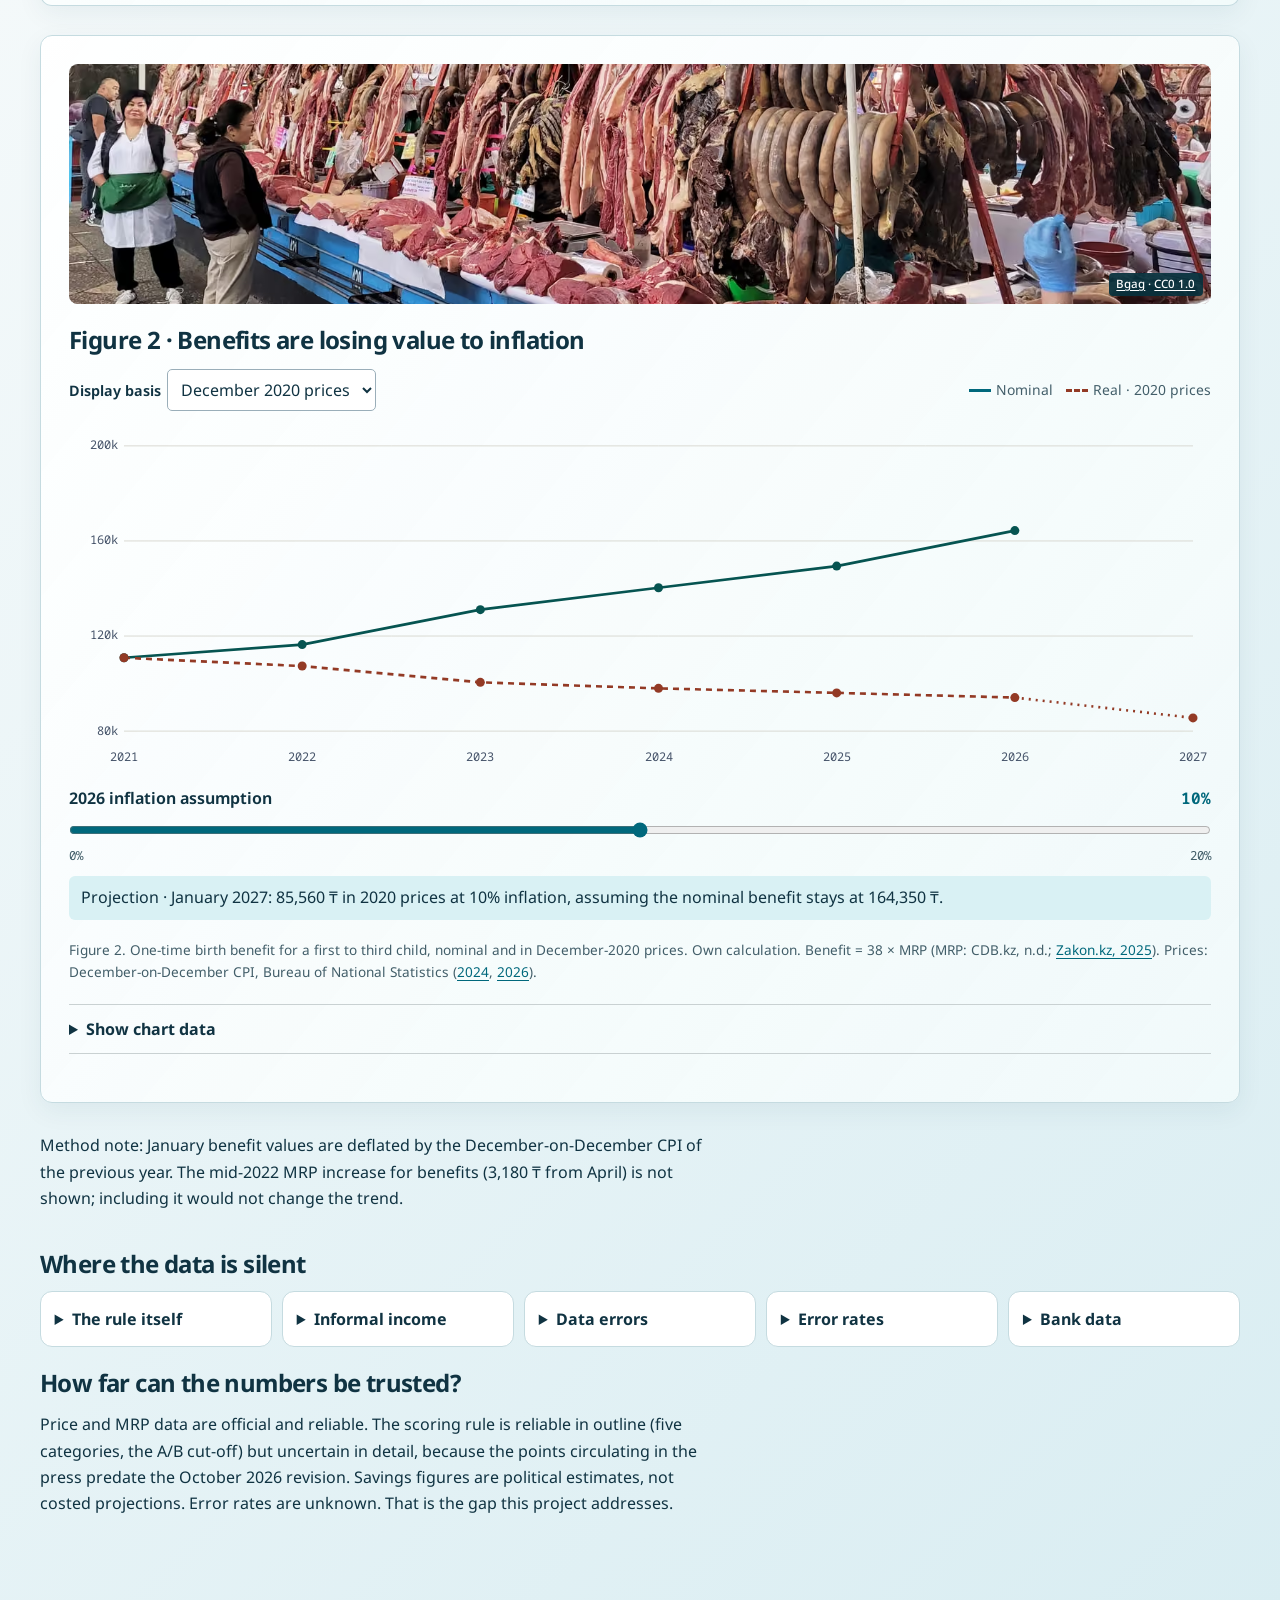
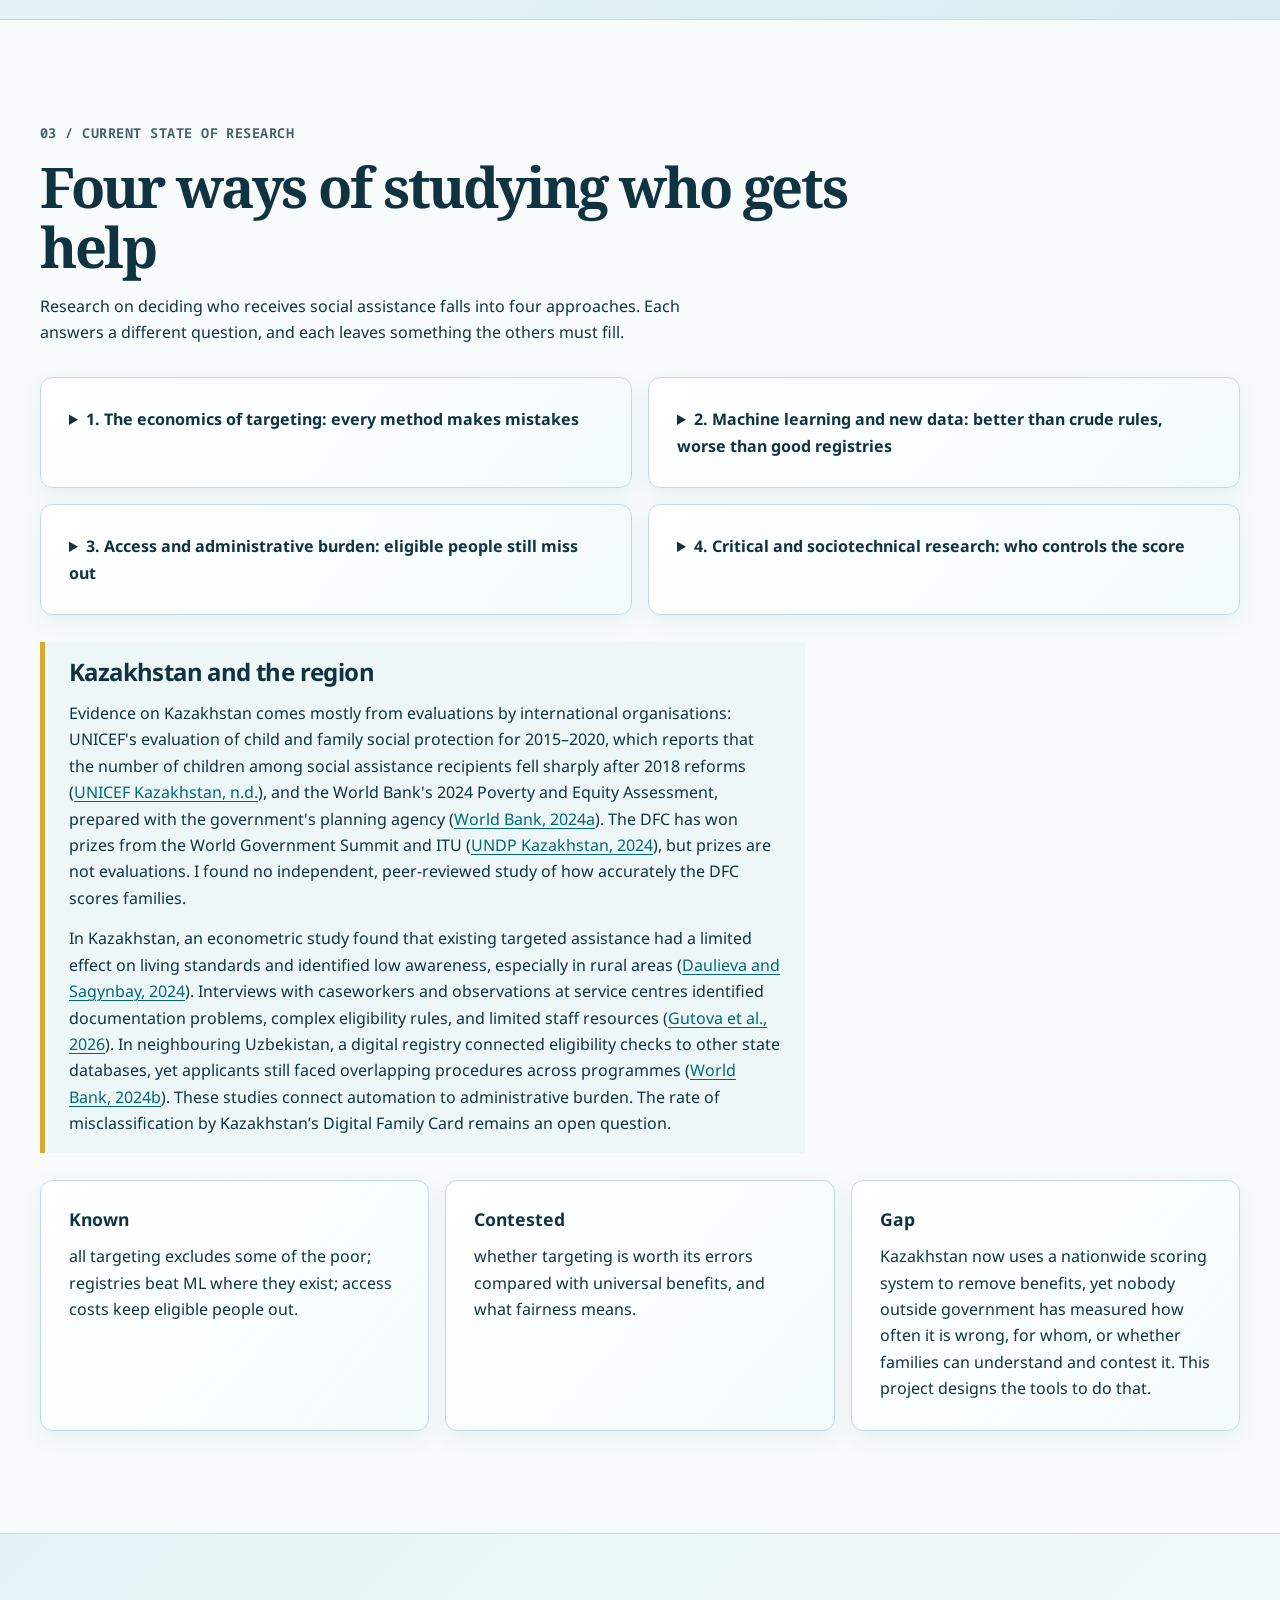
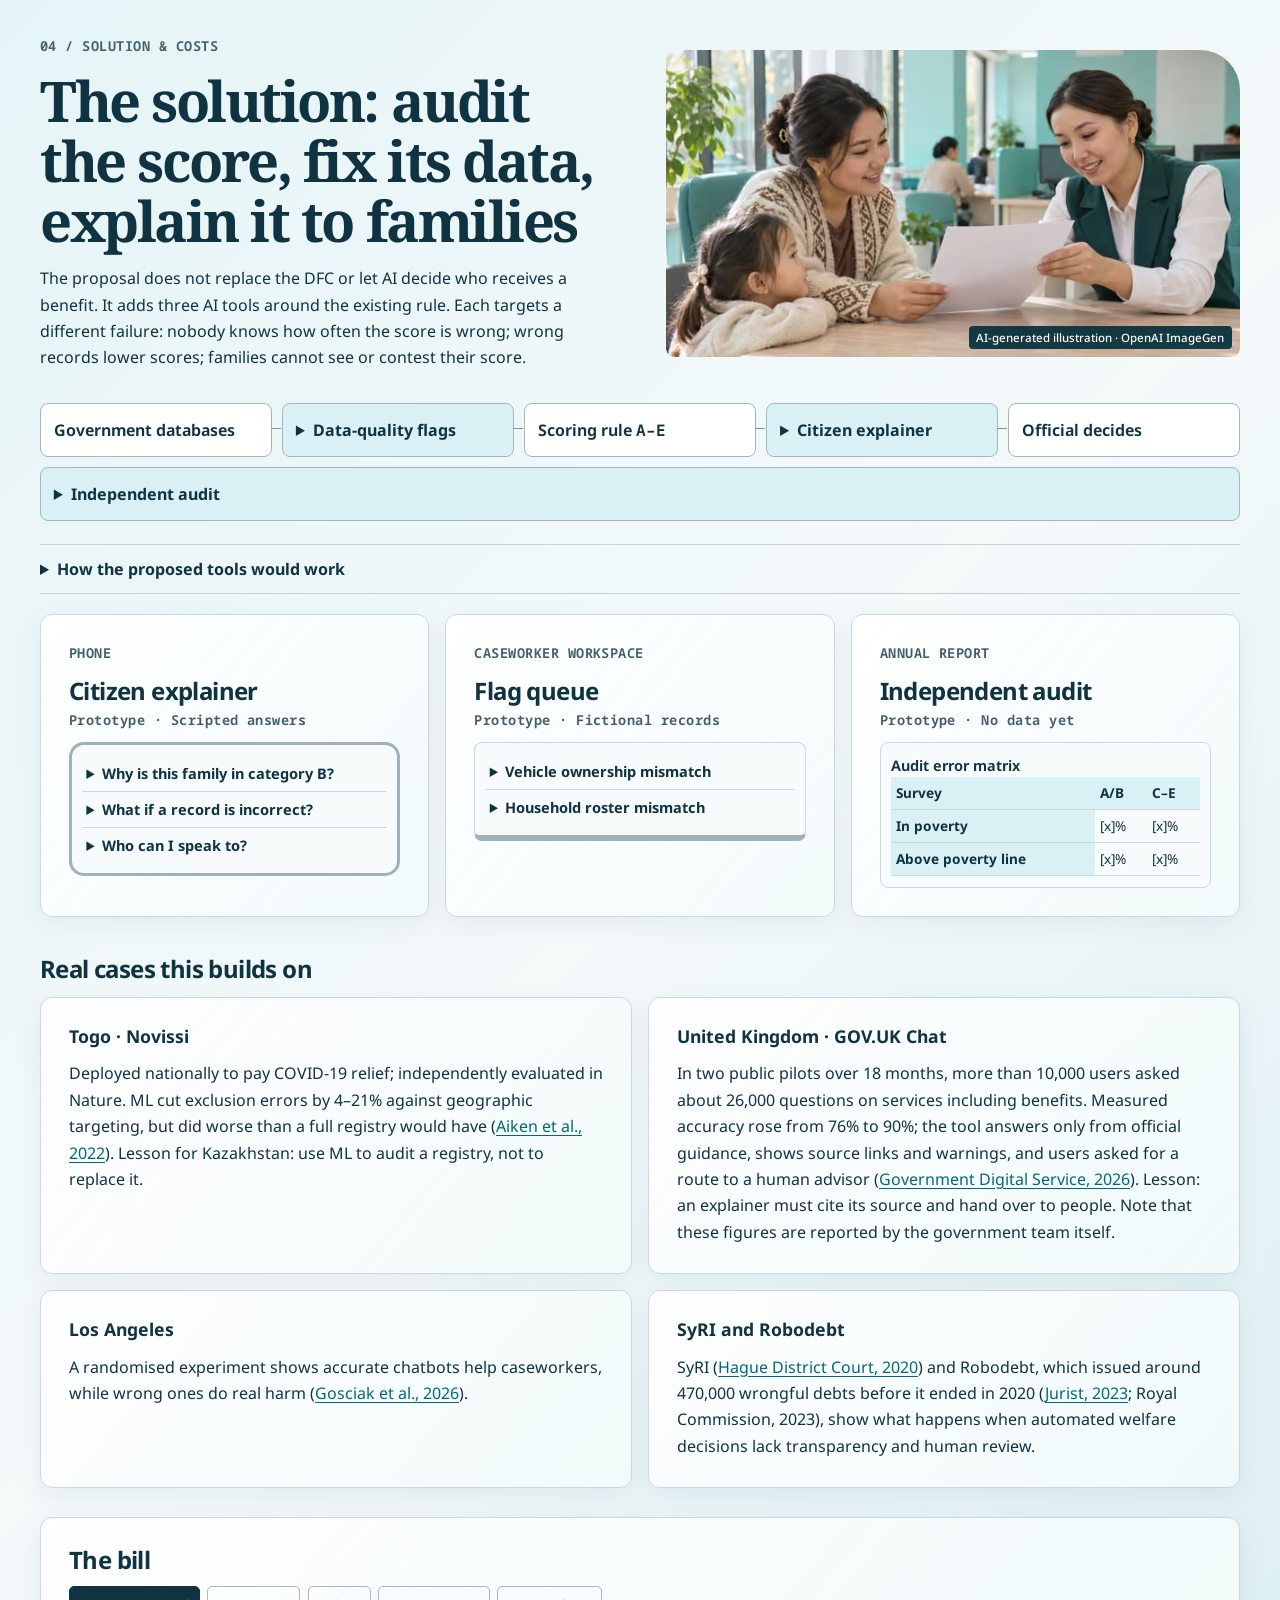
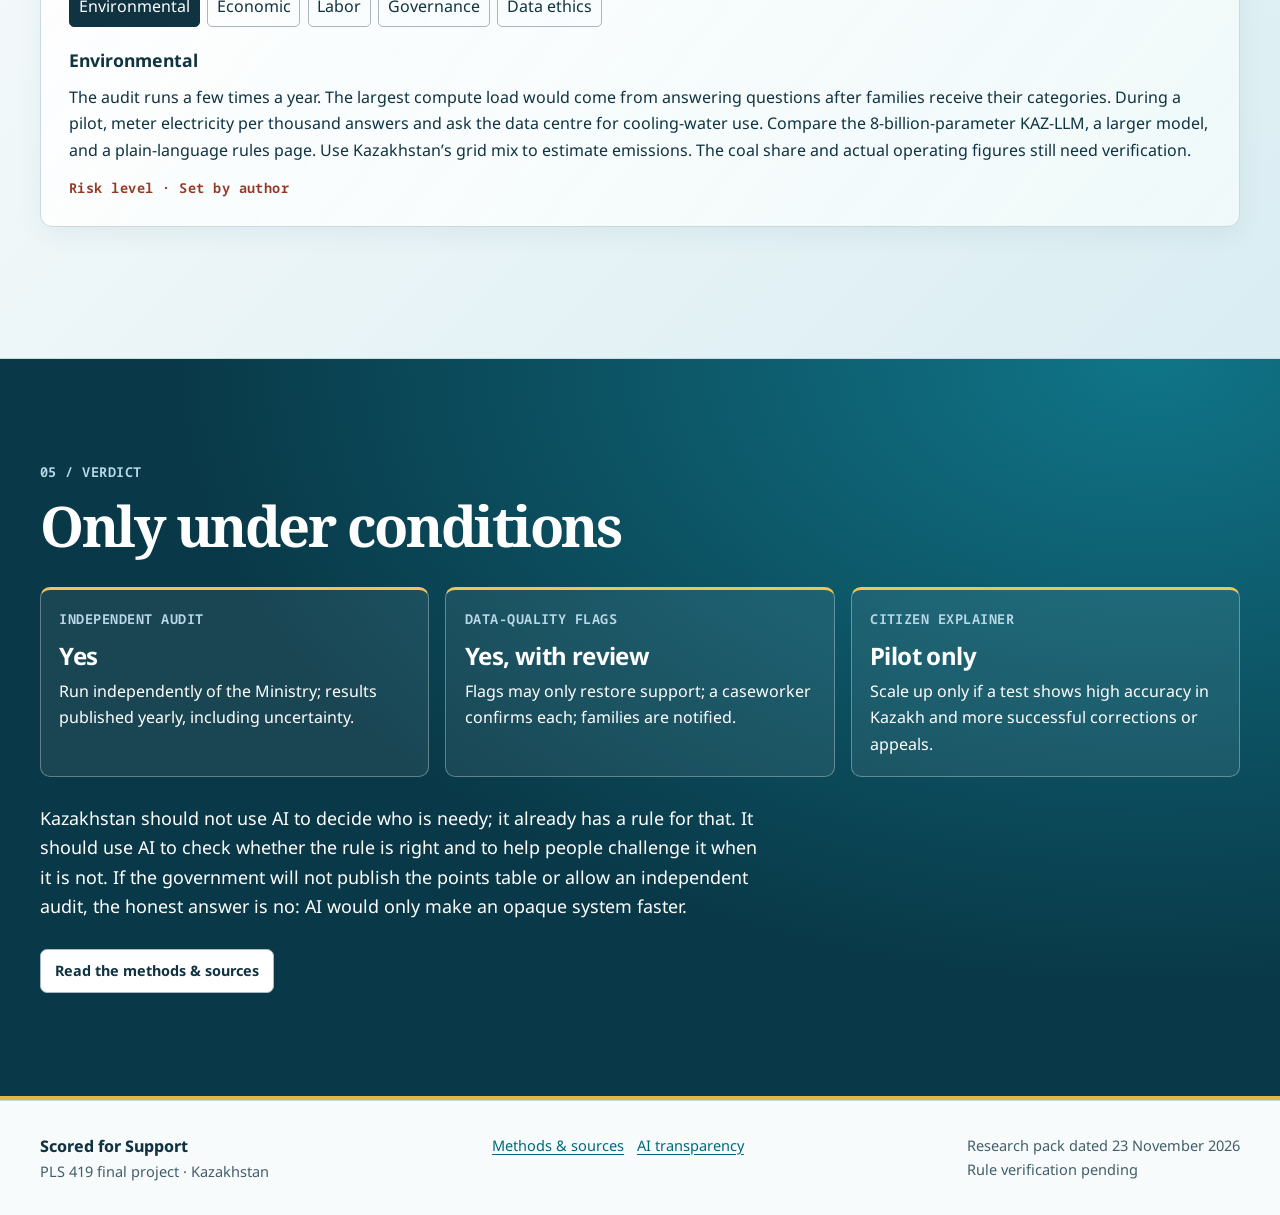
==== commit 1db74e24: "Remove the record-check panel and hero link in all editions" ====
--- a/docs/index.html
+++ b/docs/index.html
@@ -35,7 +35,7 @@
       <p class="eyebrow"><span></span> Kazakhstan · Social assistance</p>
       <h1>Understand your family’s <em>welfare score.</em></h1>
       <div class="hero-copy">Explore how a change in income or a mistake in a record could affect support for a family in Kazakhstan. Try an example before checking your own records.</div>
-      <div class="actions"><a class="button primary" href="#simulator">Open the score simulator</a><a class="button secondary" href="#record-check">Prepare a record check</a></div>
+      <div class="actions"><a class="button primary" href="#simulator">Open the score simulator</a></div>
     </div>
       <figure class="site-photo hero-image">
     <picture>
@@ -95,7 +95,6 @@
       </div>
       <p class="file-note">Uses reported points and the 2026 benefit amount. An actual award would also depend on the other eligibility rules. <a href="./methods/#bizmedia-kz-2026">Bizmedia.kz</a></p>
     </aside>
-    <section class="record-guide" id="record-check"><h3>Prepare a record check</h3><p>Compare the income period, household members and registered assets in your notice with your own records. Write down any difference, its date and the document that shows it. Ask the office that issued the notice which entry it used and how to request a correction.</p></section>
   </div>
   <figure class="economy-card" aria-labelledby="buying-title">
     <div class="market-scene">
--- a/docs/static/site.css
+++ b/docs/static/site.css
@@ -329,7 +329,7 @@
 .hero .secondary { color: white; background: #103b4aa8; border-color: #bdd9de; backdrop-filter: blur(12px); }
 .data-section { background: linear-gradient(135deg,#e4f4f6,#f4f9fa 48%,#d9edf2); }
 .panel, .case-file { background: linear-gradient(130deg,#ffffffed,#f3fbfbd9); box-shadow: 0 8px 26px #073c5010; }
-.citizen-grid { display: grid; grid-template-columns: 1.1fr 1fr; gap: 1rem; margin-block: 1.5rem; }
+.citizen-grid { display: grid; grid-template-columns: minmax(0,1fr); gap: 1rem; margin-block: 1.5rem; }
 .case-file, .economy-card { border-radius: 14px; }
 .economy-card {
   display: grid; grid-template-columns: 0.85fr 1.15fr; overflow: hidden;
@@ -354,8 +354,6 @@
 .bar-track i { display: block; background: #00849b; height: 100%; transform-origin: left; }
 .buying-row + .buying-row i { background: #dba72d; }
 .economy-body a { display: inline-block; margin-top: .85rem; font-weight: 700; }
-.record-guide { align-self: center; border-inline-start: 4px solid #e6b436; padding: clamp(1.25rem,3vw,2.5rem); background: linear-gradient(130deg,#e0f3f4,#ffffffb0); }
-.record-guide p { margin-top: .7rem; }
 @media (prefers-reduced-motion: no-preference) {
   .hero-grid > :first-child, details[open] > p { animation: enter .65s ease-out both; }
   .family-photo { animation: photo-enter 1.1s ease-out both; }
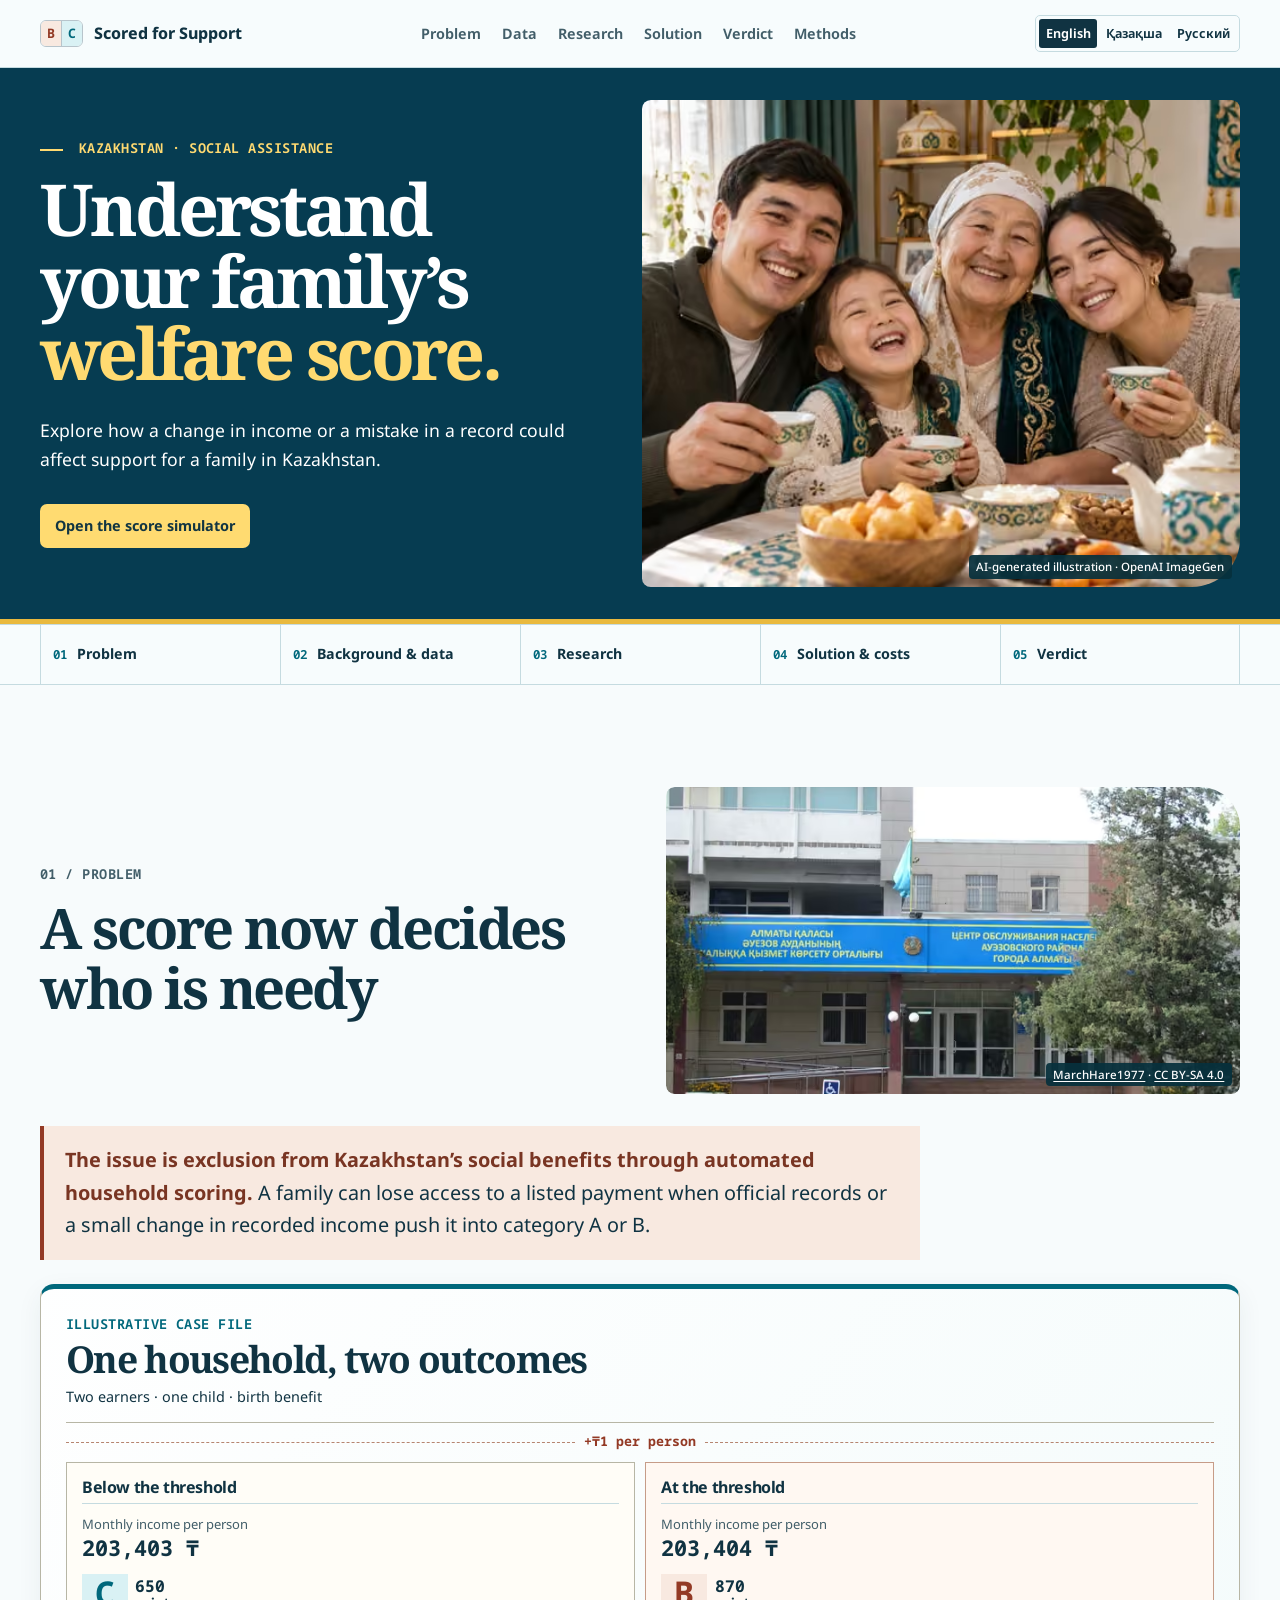
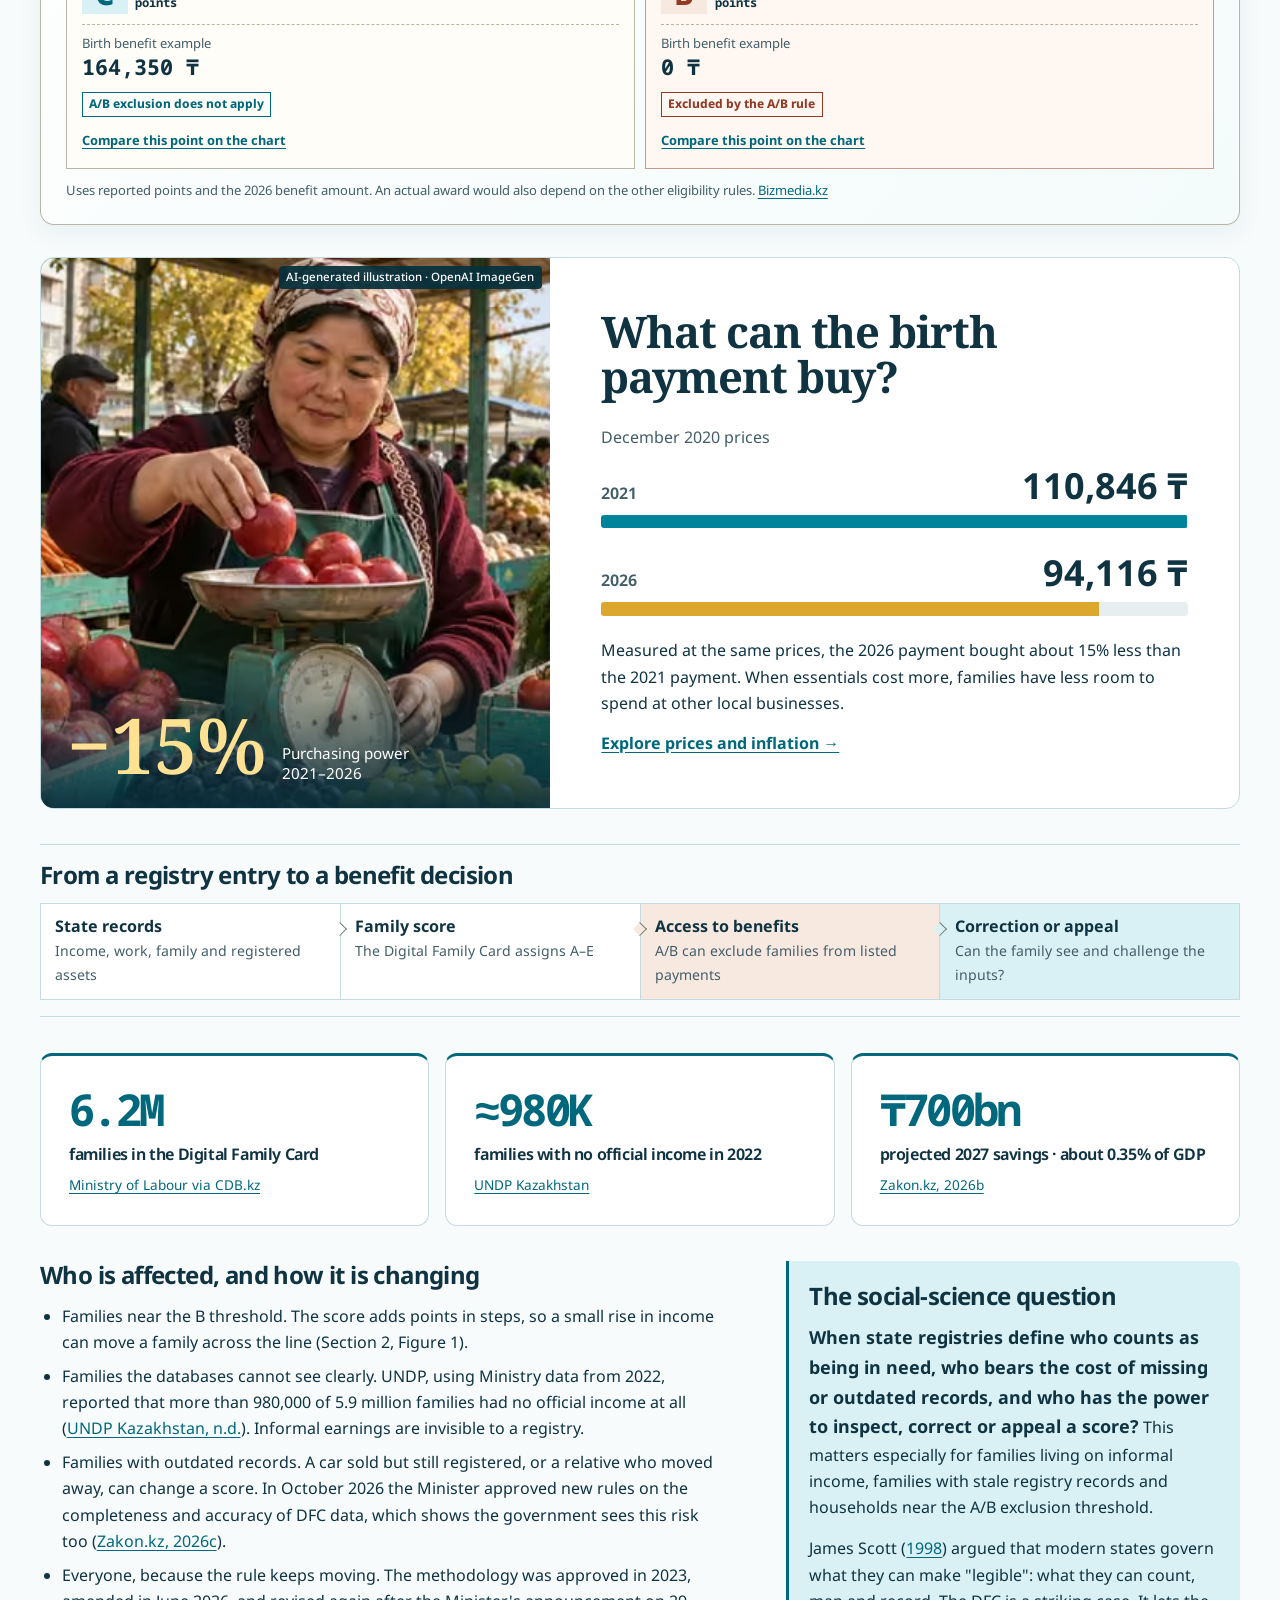
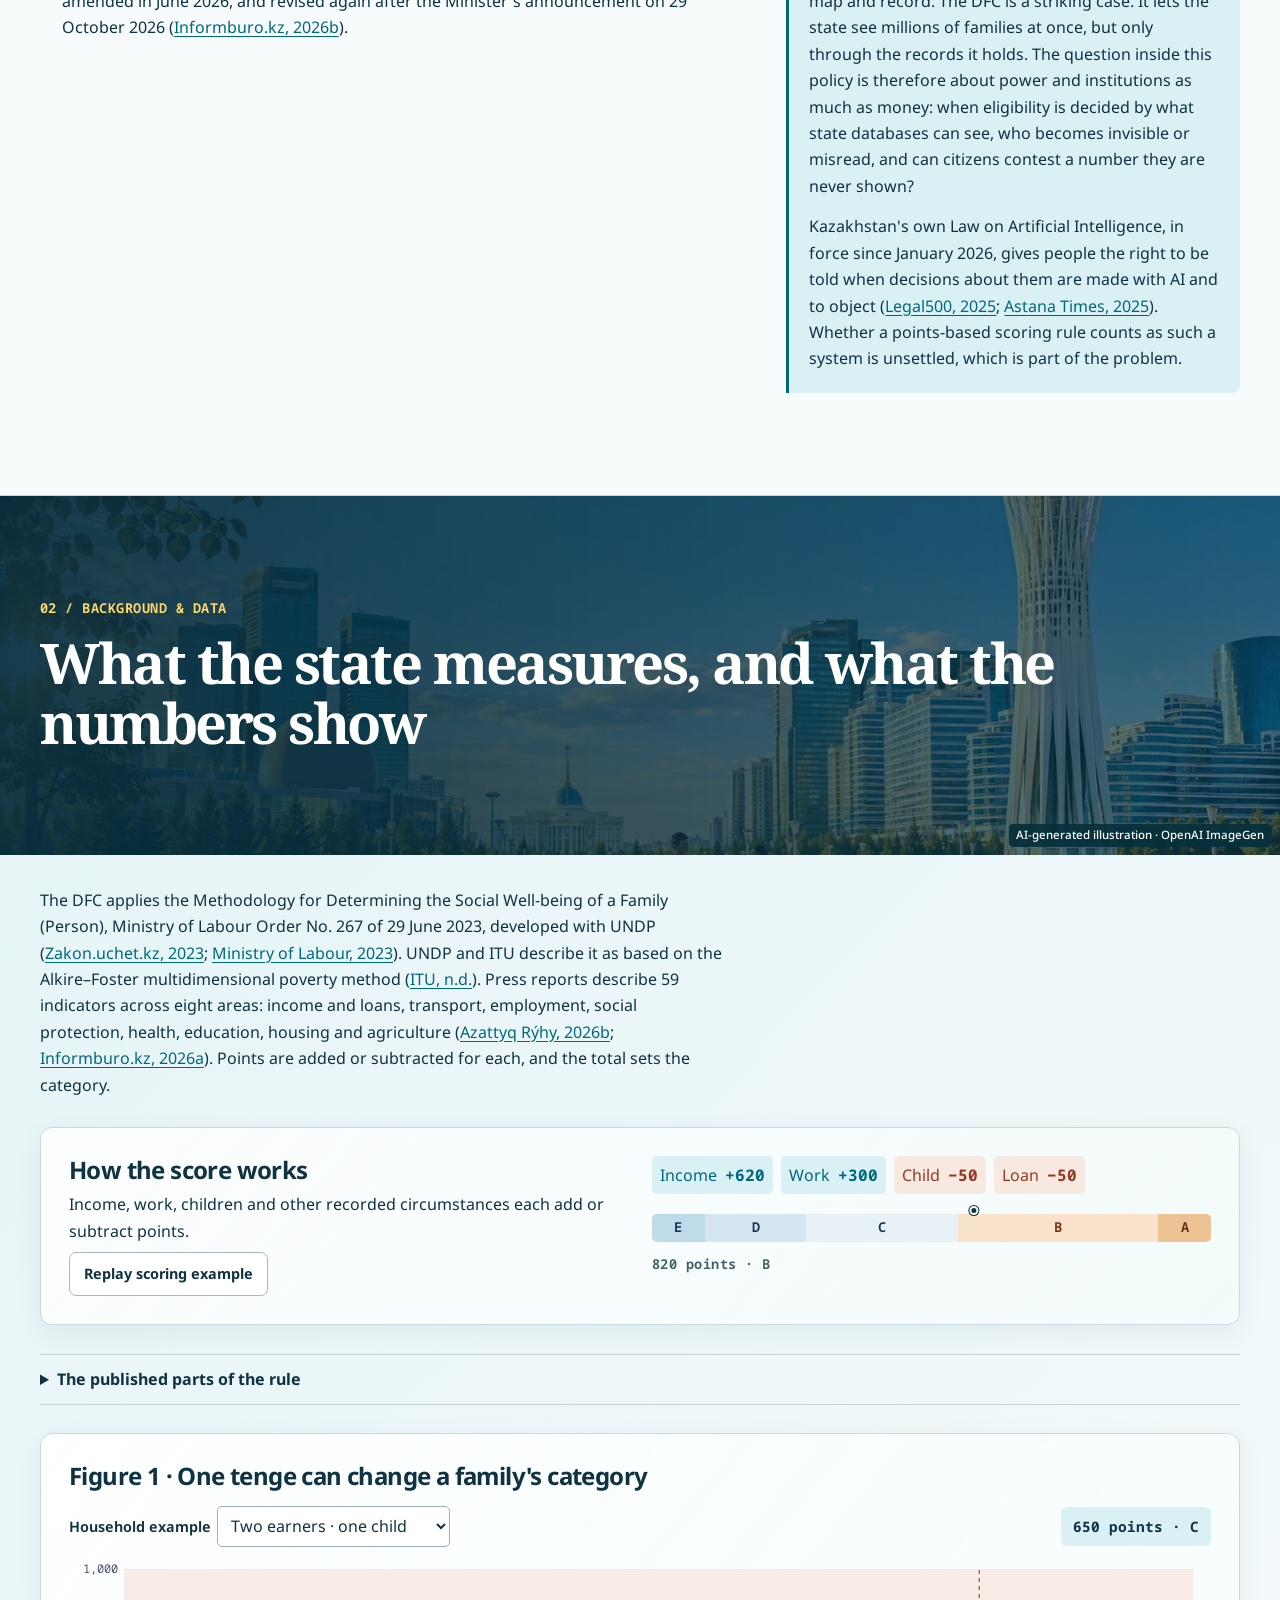
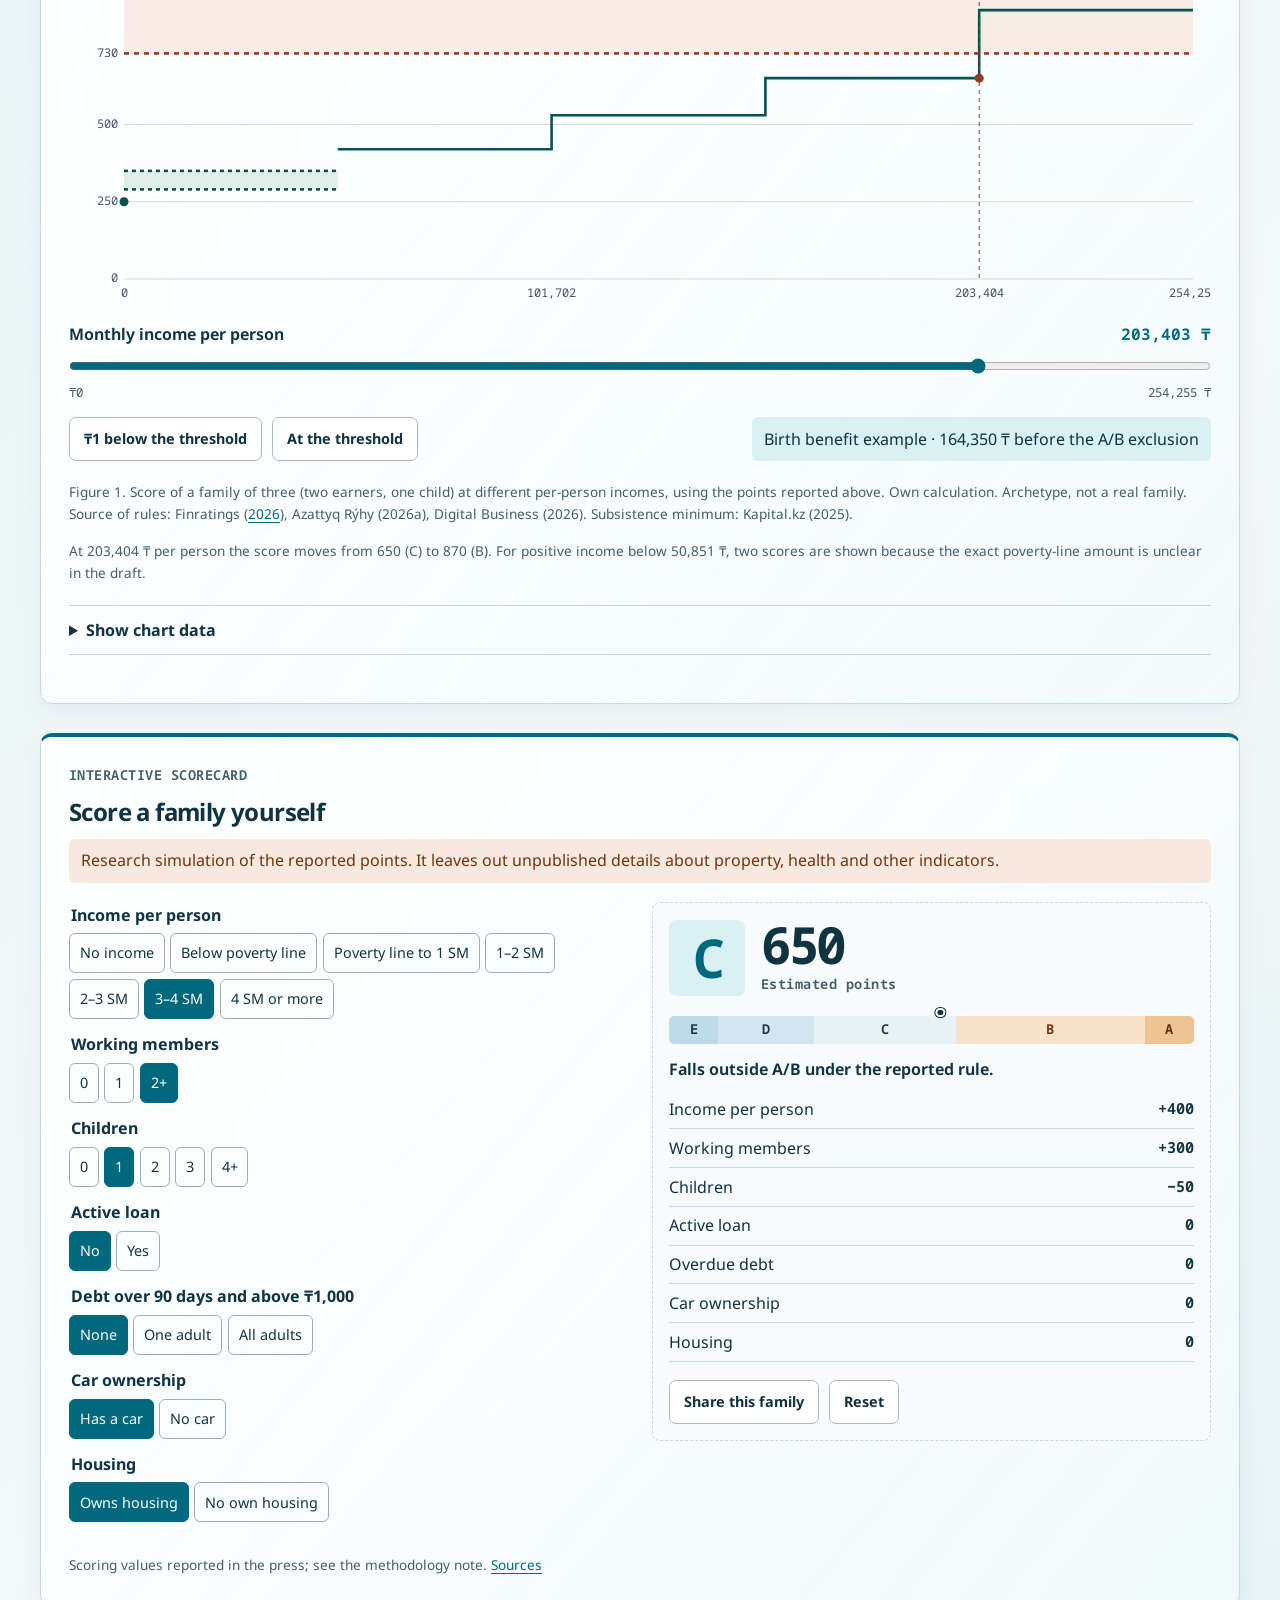
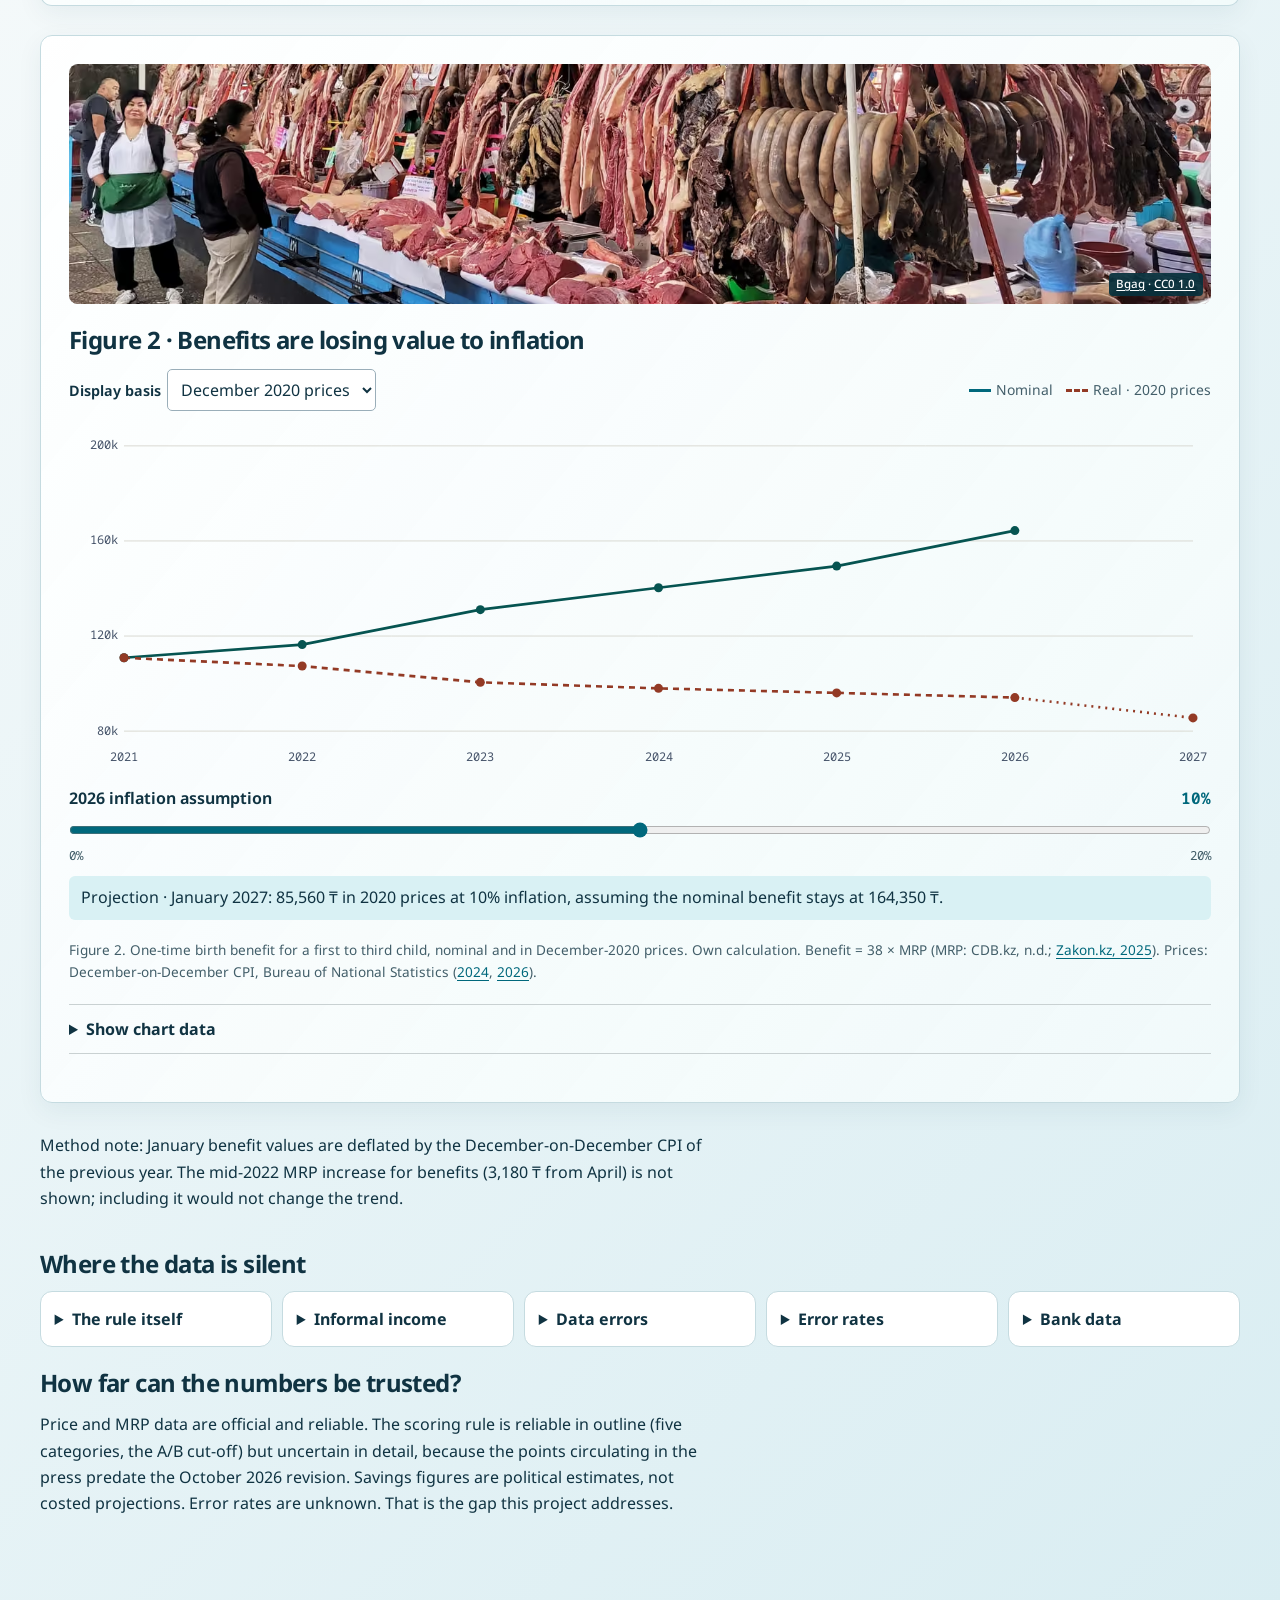
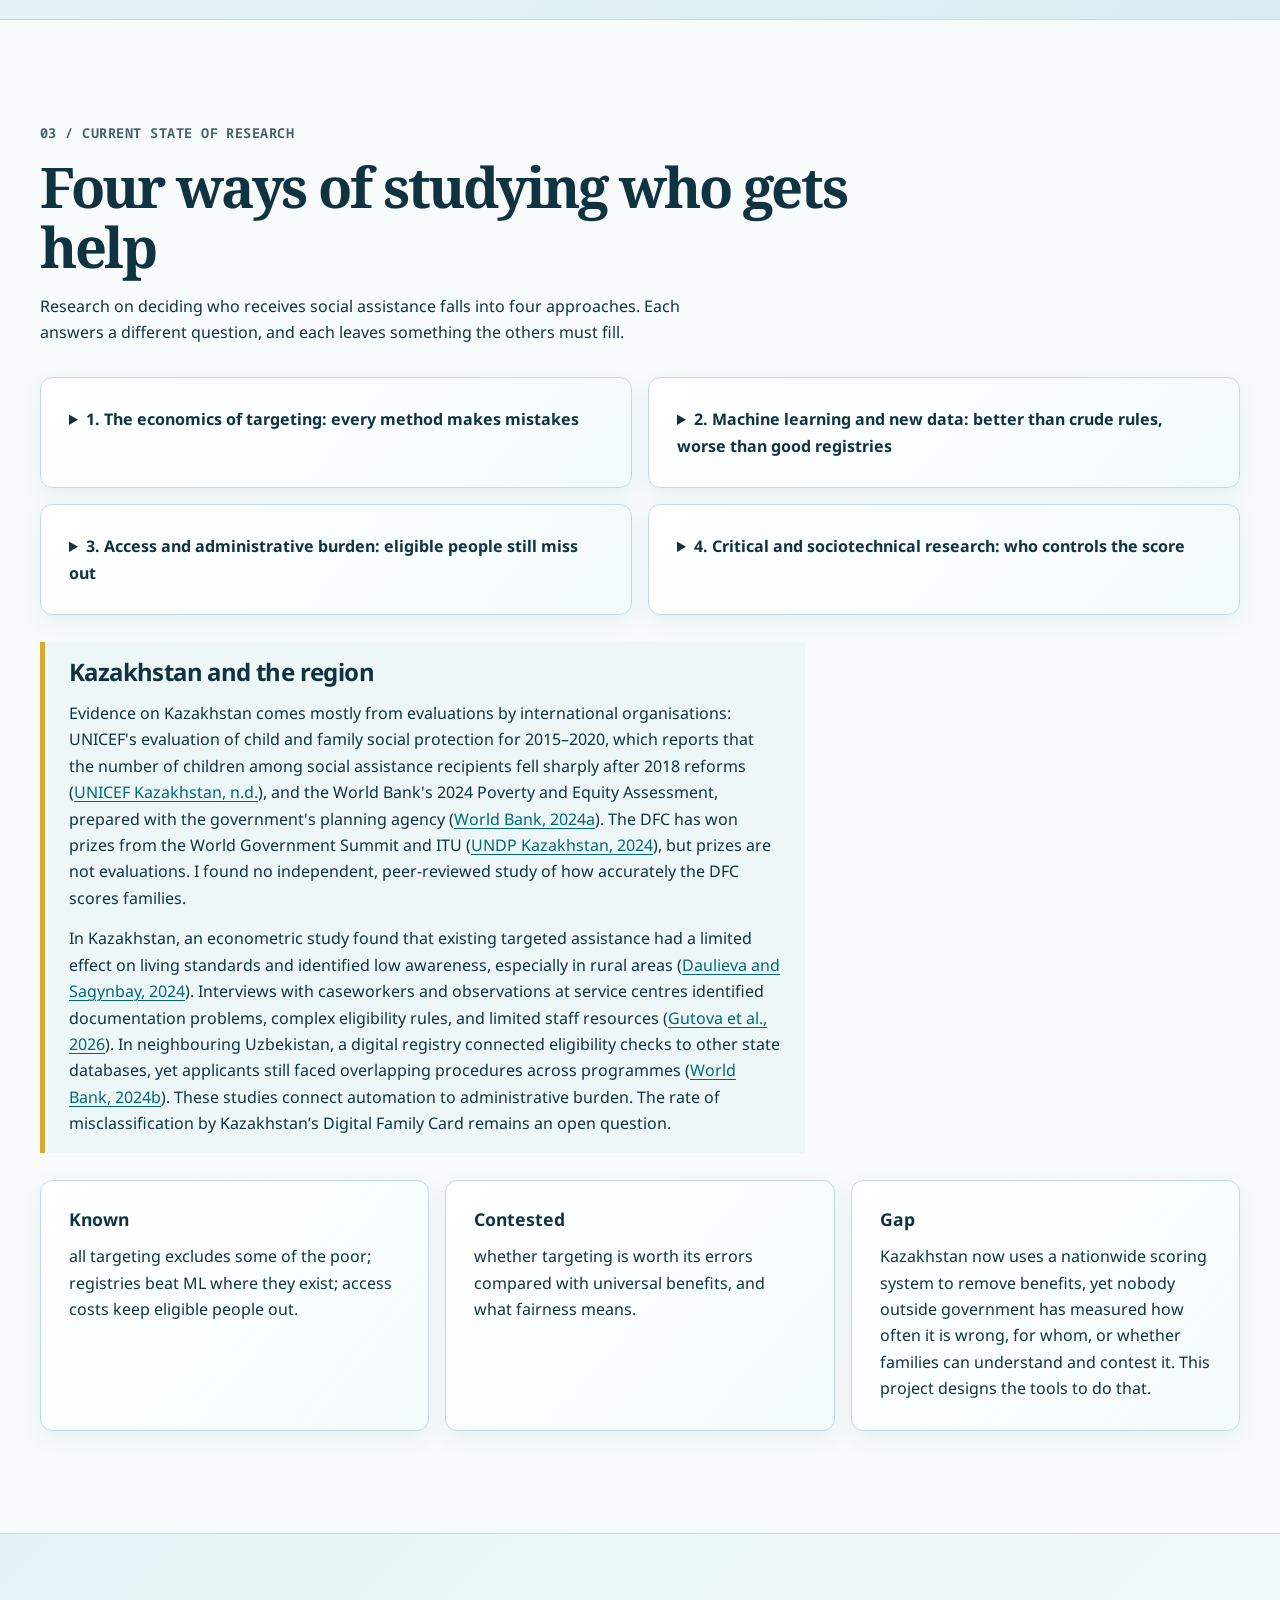
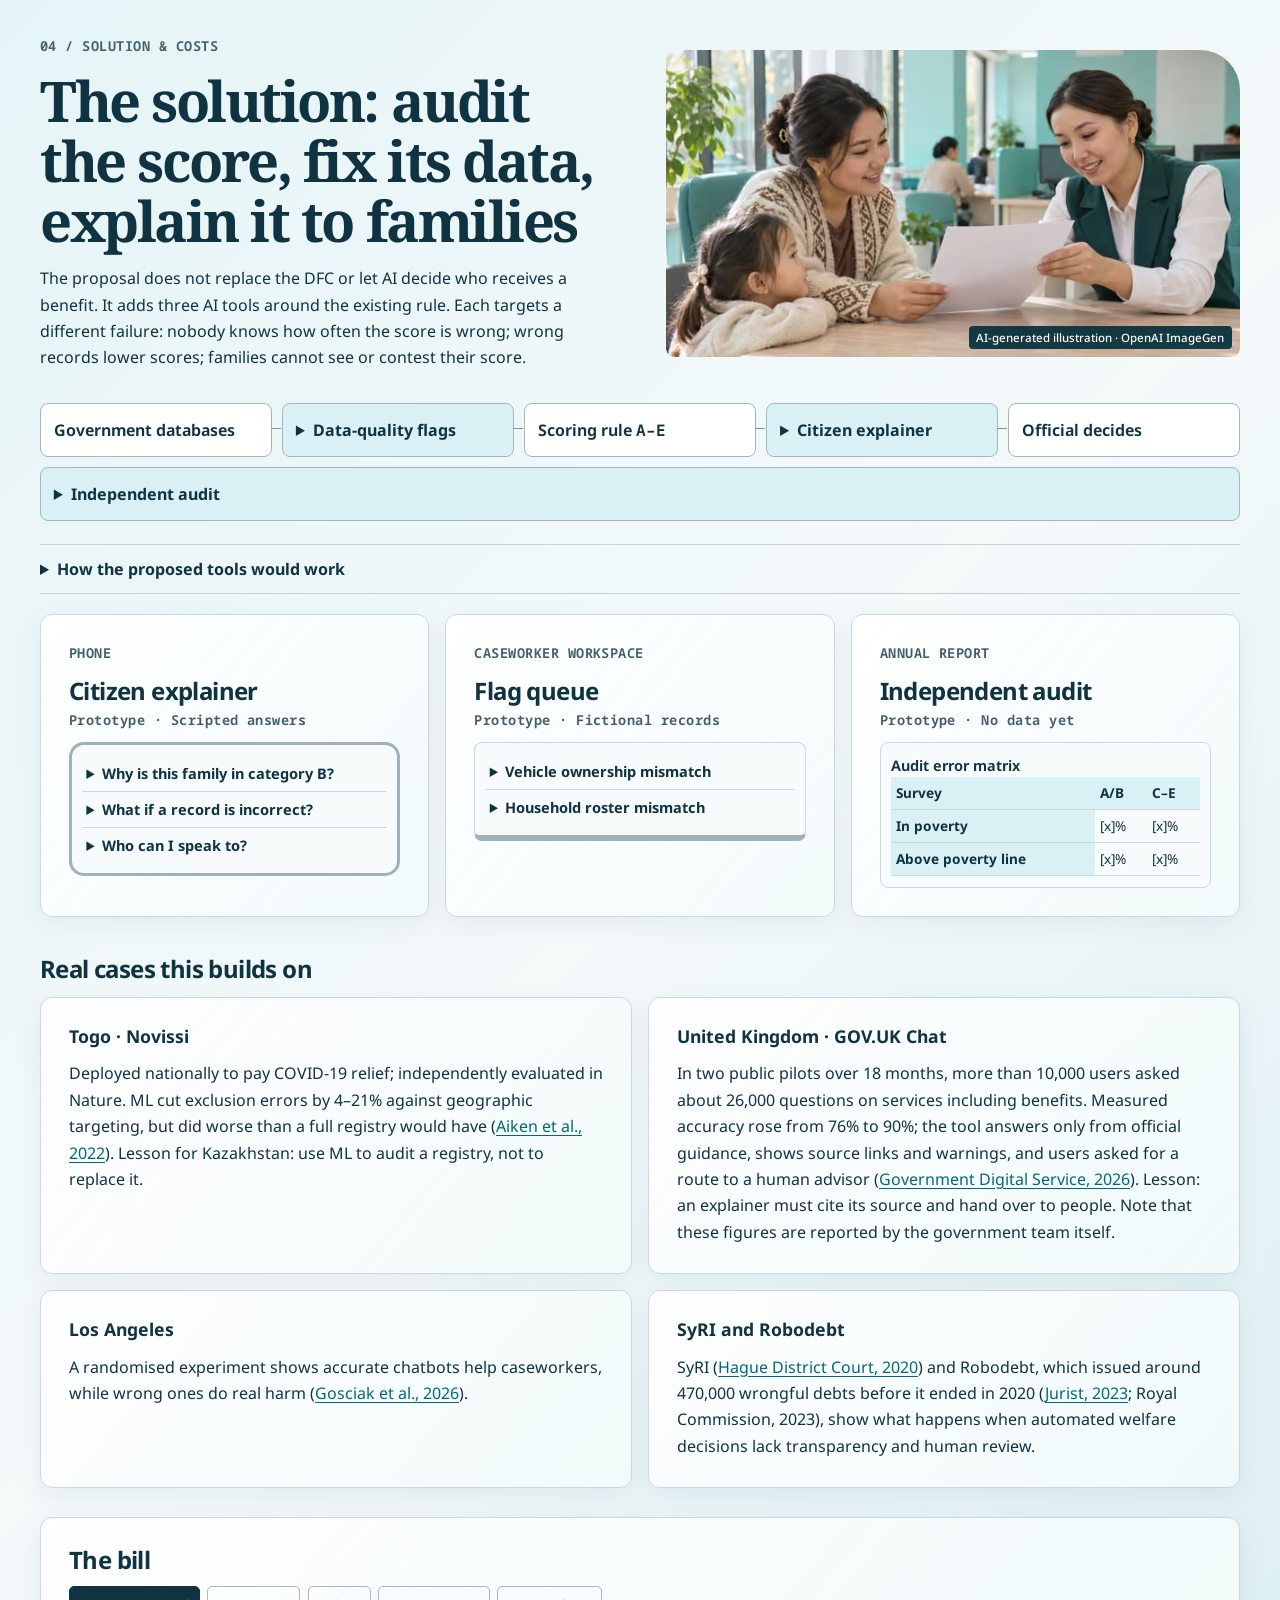
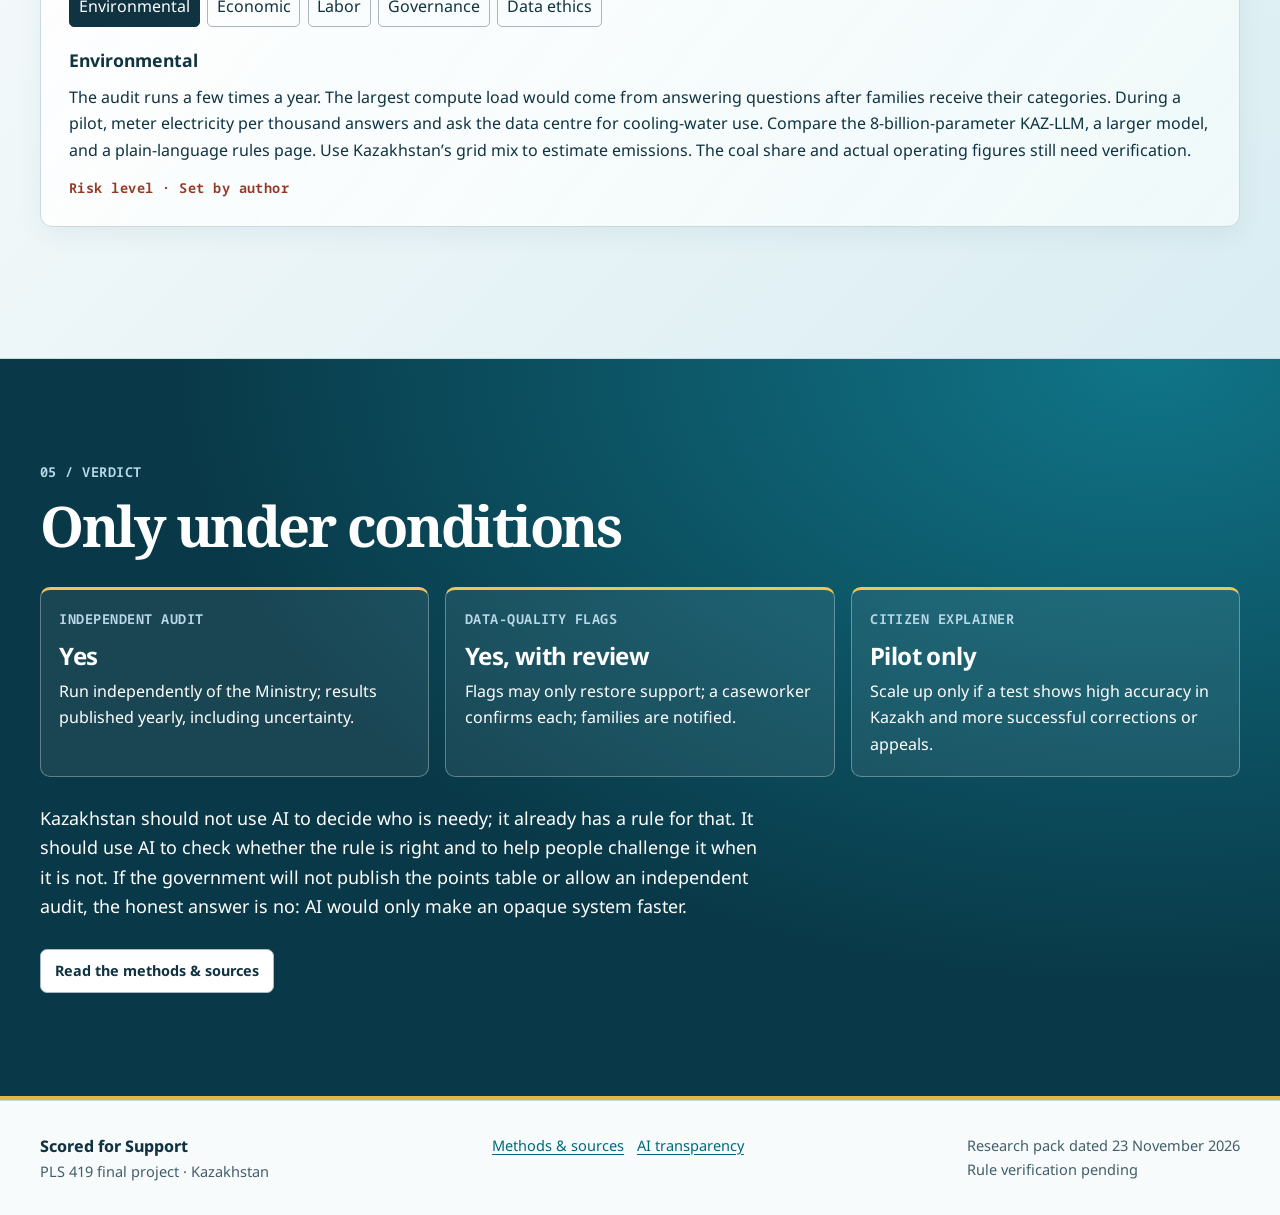
==== commit f62599aa: "Remove remaining record-check directions from the three introductions" ====
--- a/docs/index.html
+++ b/docs/index.html
@@ -34,7 +34,7 @@
     <div>
       <p class="eyebrow"><span></span> Kazakhstan · Social assistance</p>
       <h1>Understand your family’s <em>welfare score.</em></h1>
-      <div class="hero-copy">Explore how a change in income or a mistake in a record could affect support for a family in Kazakhstan. Try an example before checking your own records.</div>
+      <div class="hero-copy">Explore how a change in income or a mistake in a record could affect support for a family in Kazakhstan.</div>
       <div class="actions"><a class="button primary" href="#simulator">Open the score simulator</a></div>
     </div>
       <figure class="site-photo hero-image">
